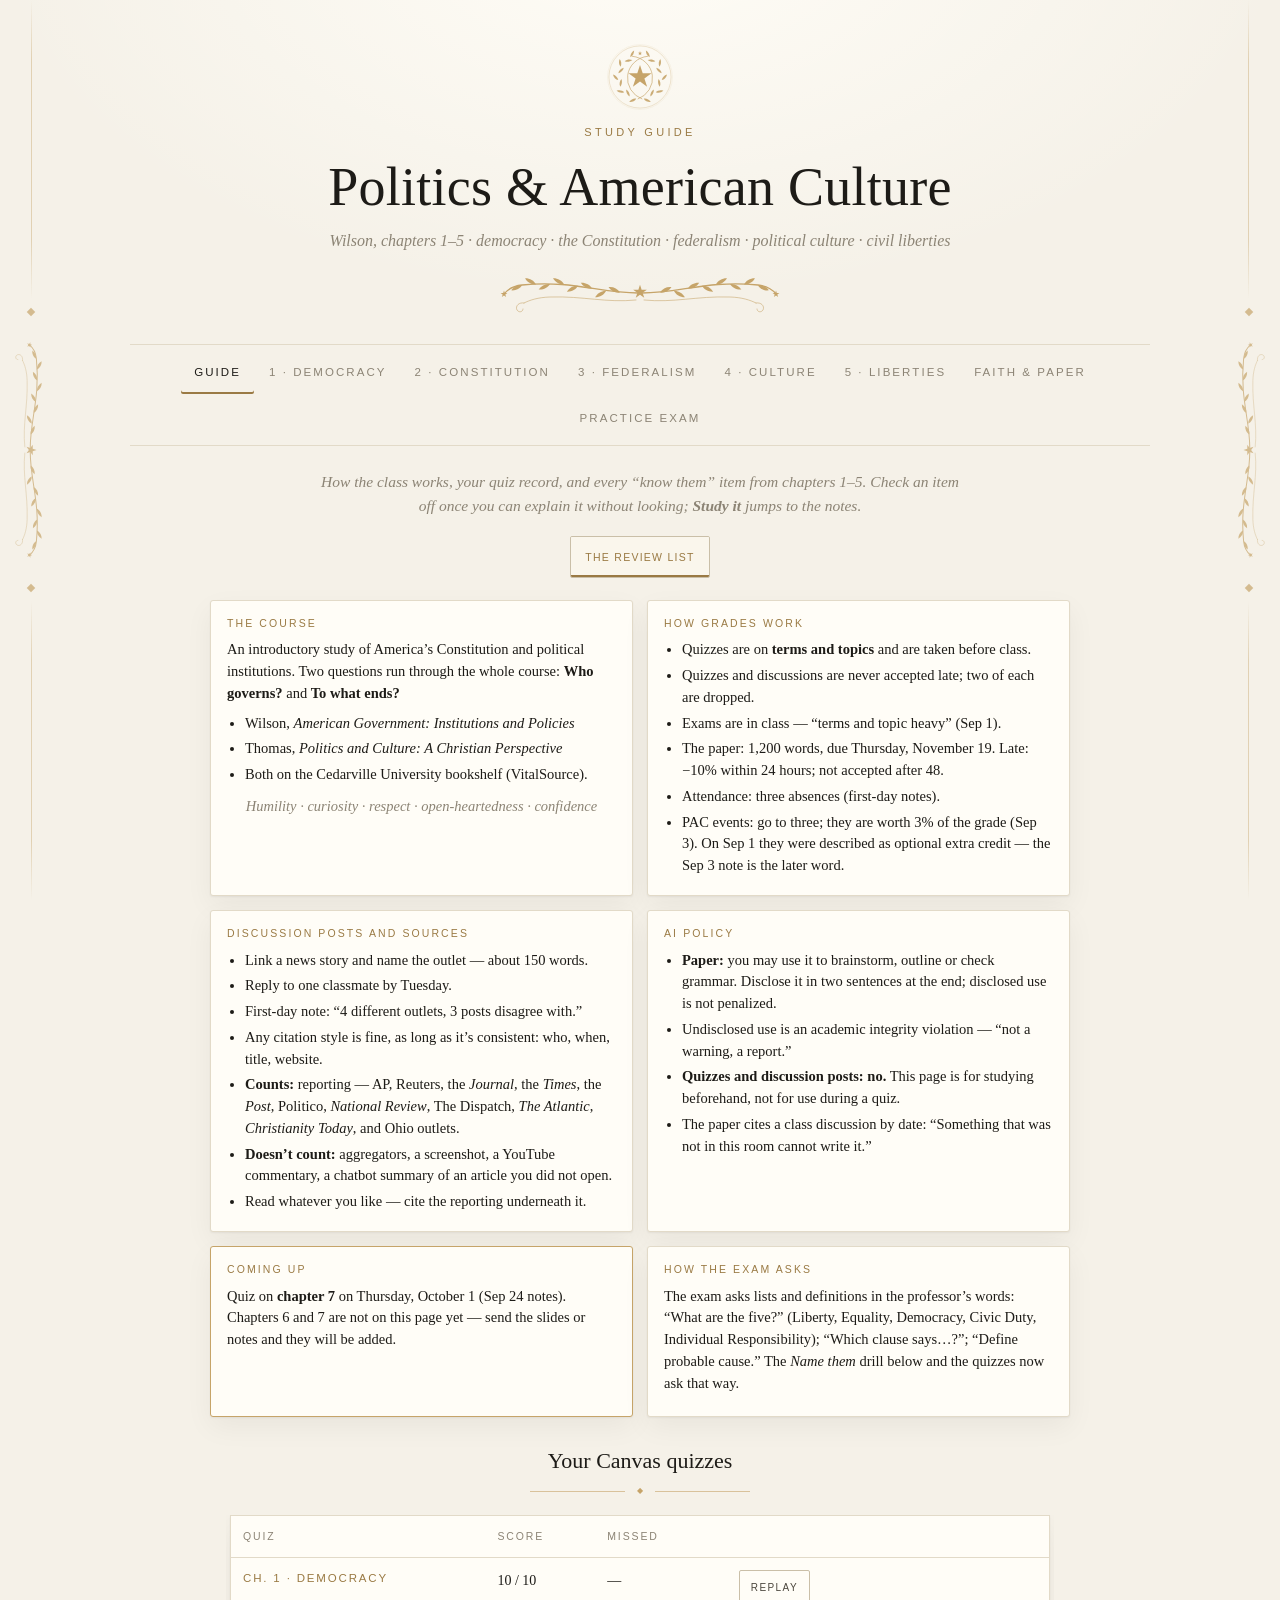
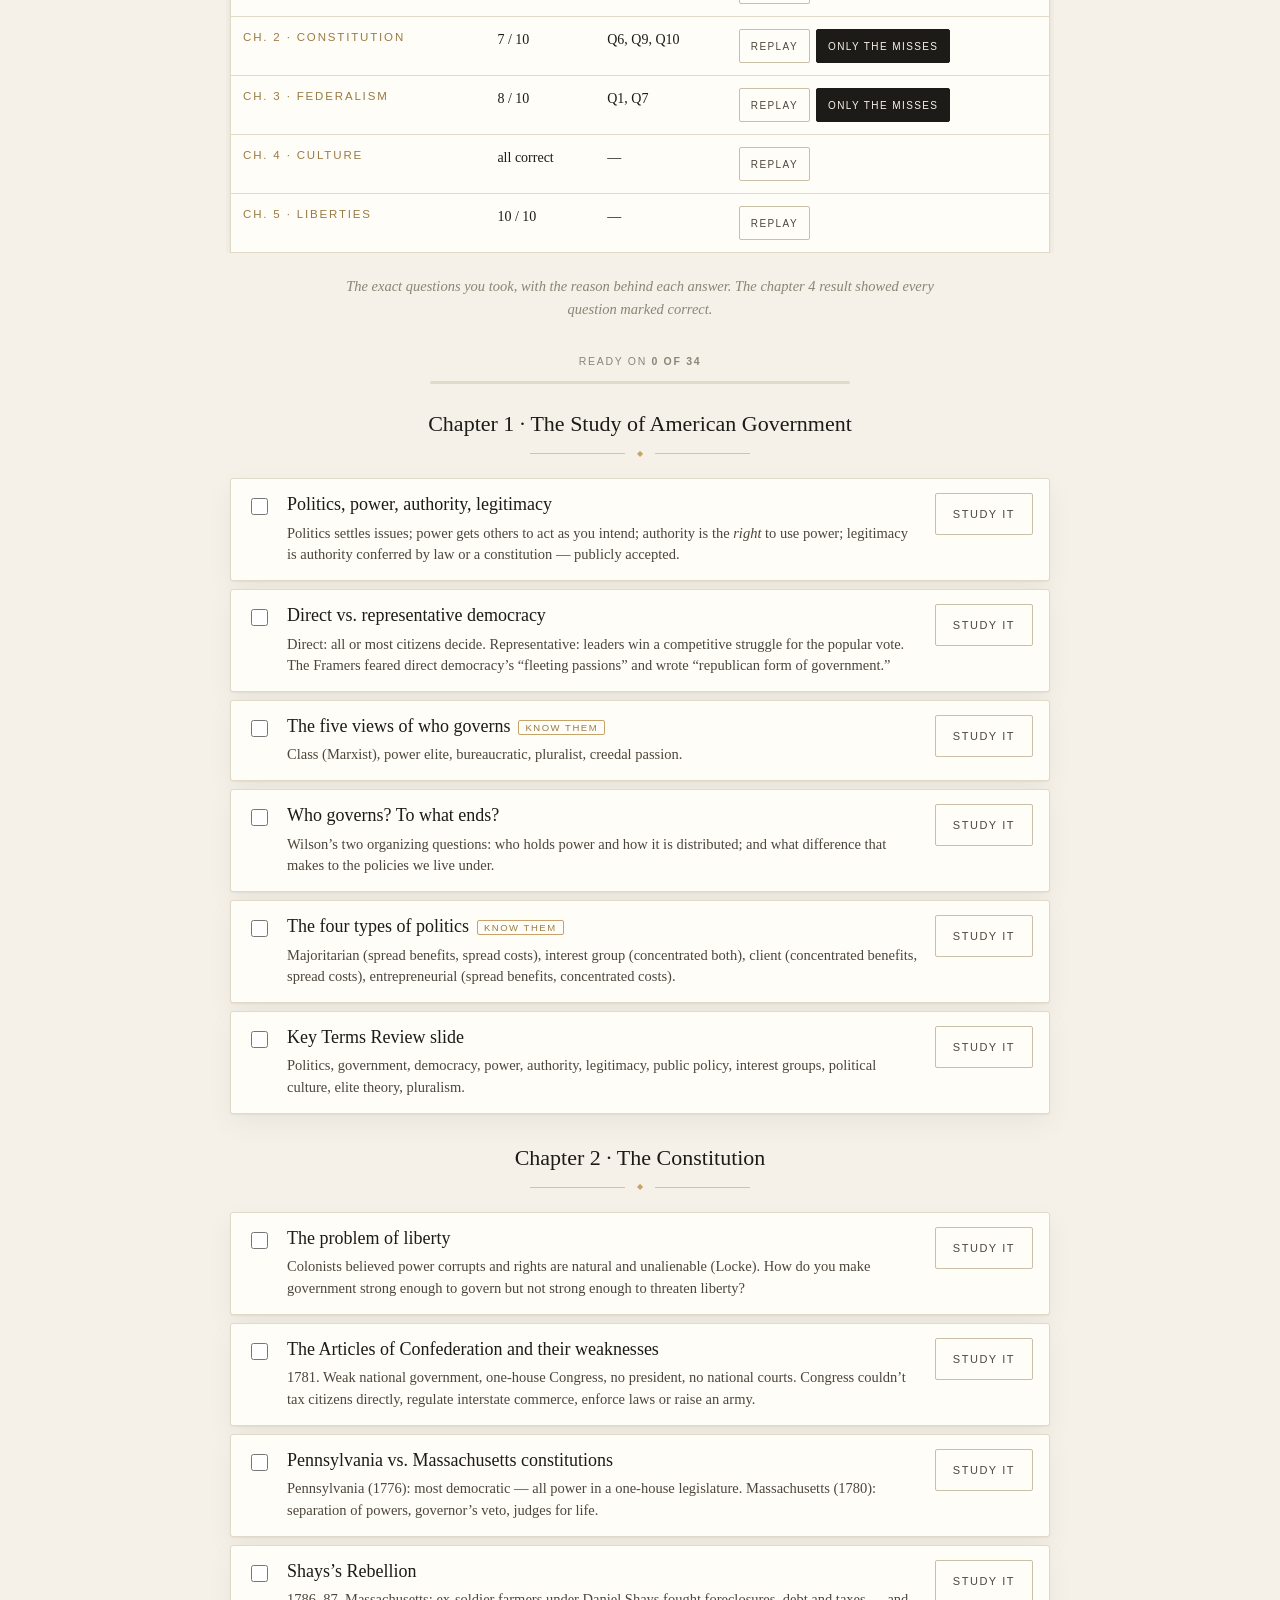
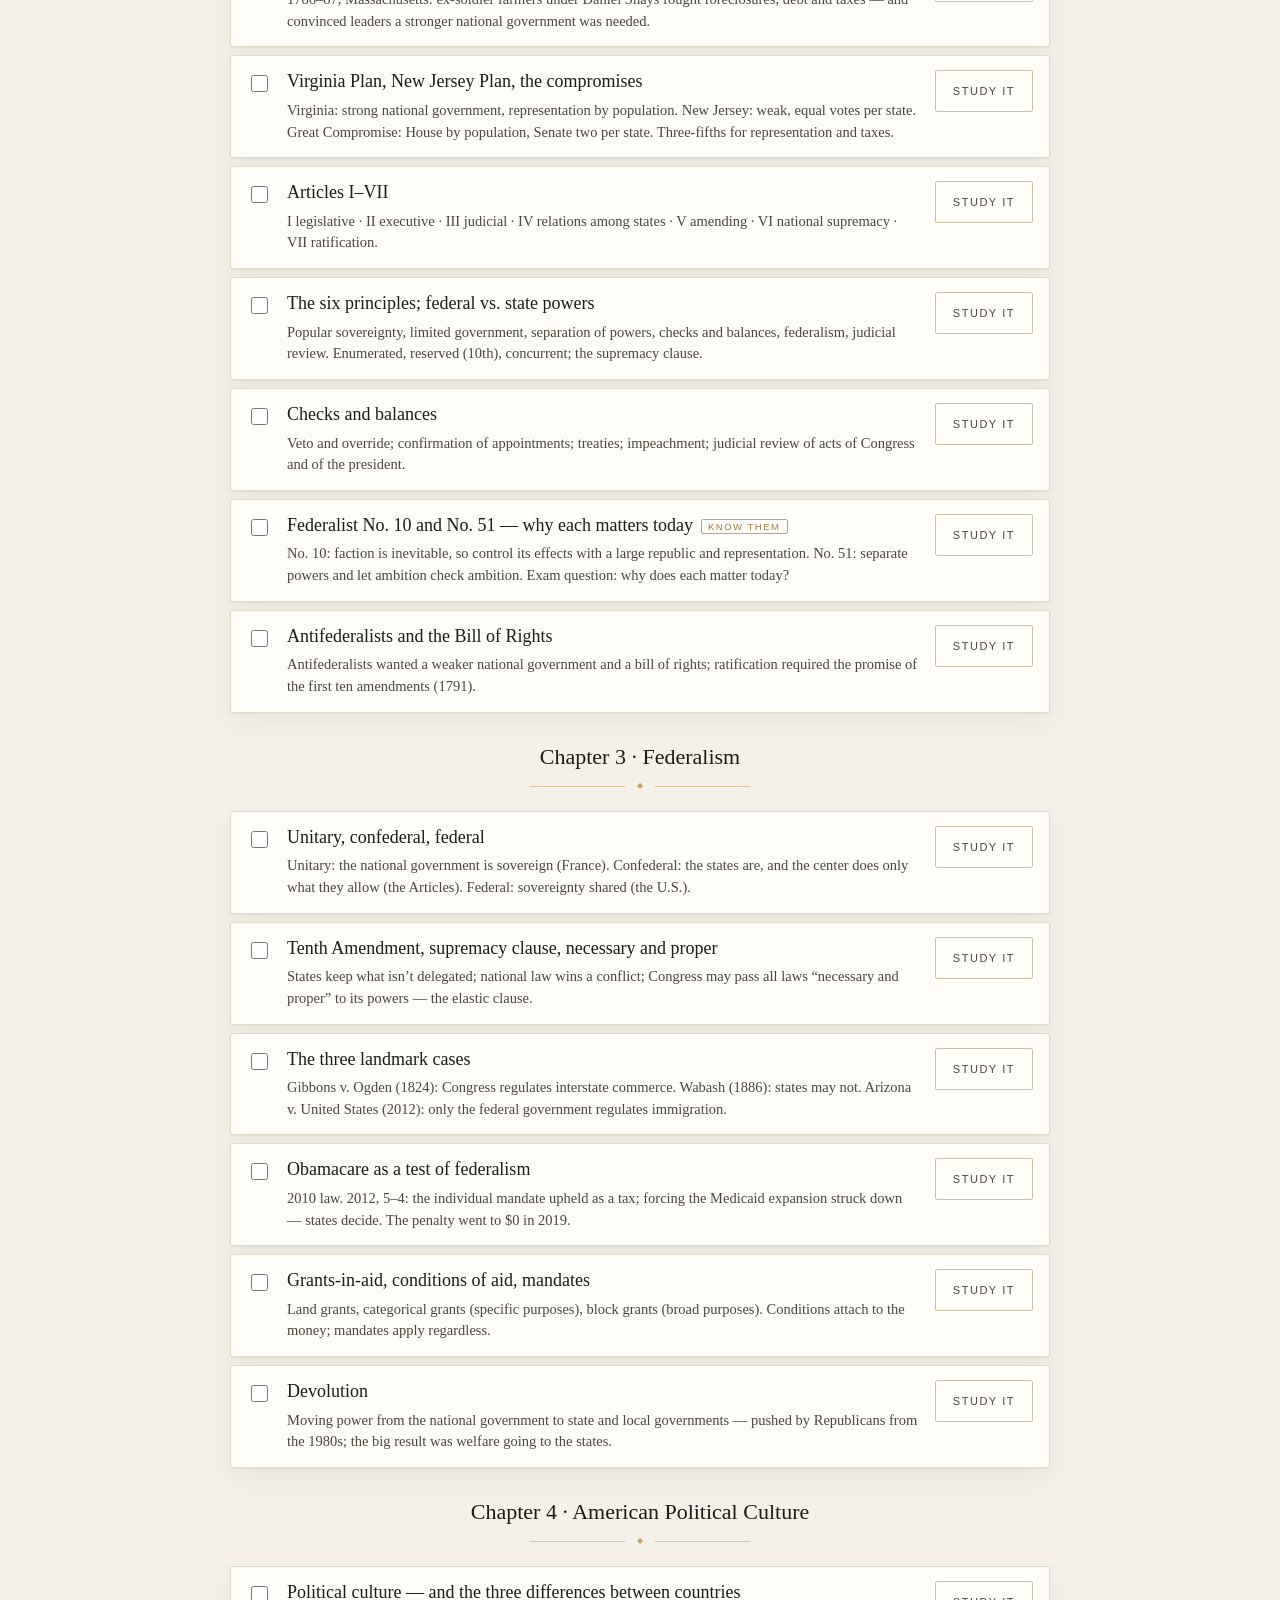
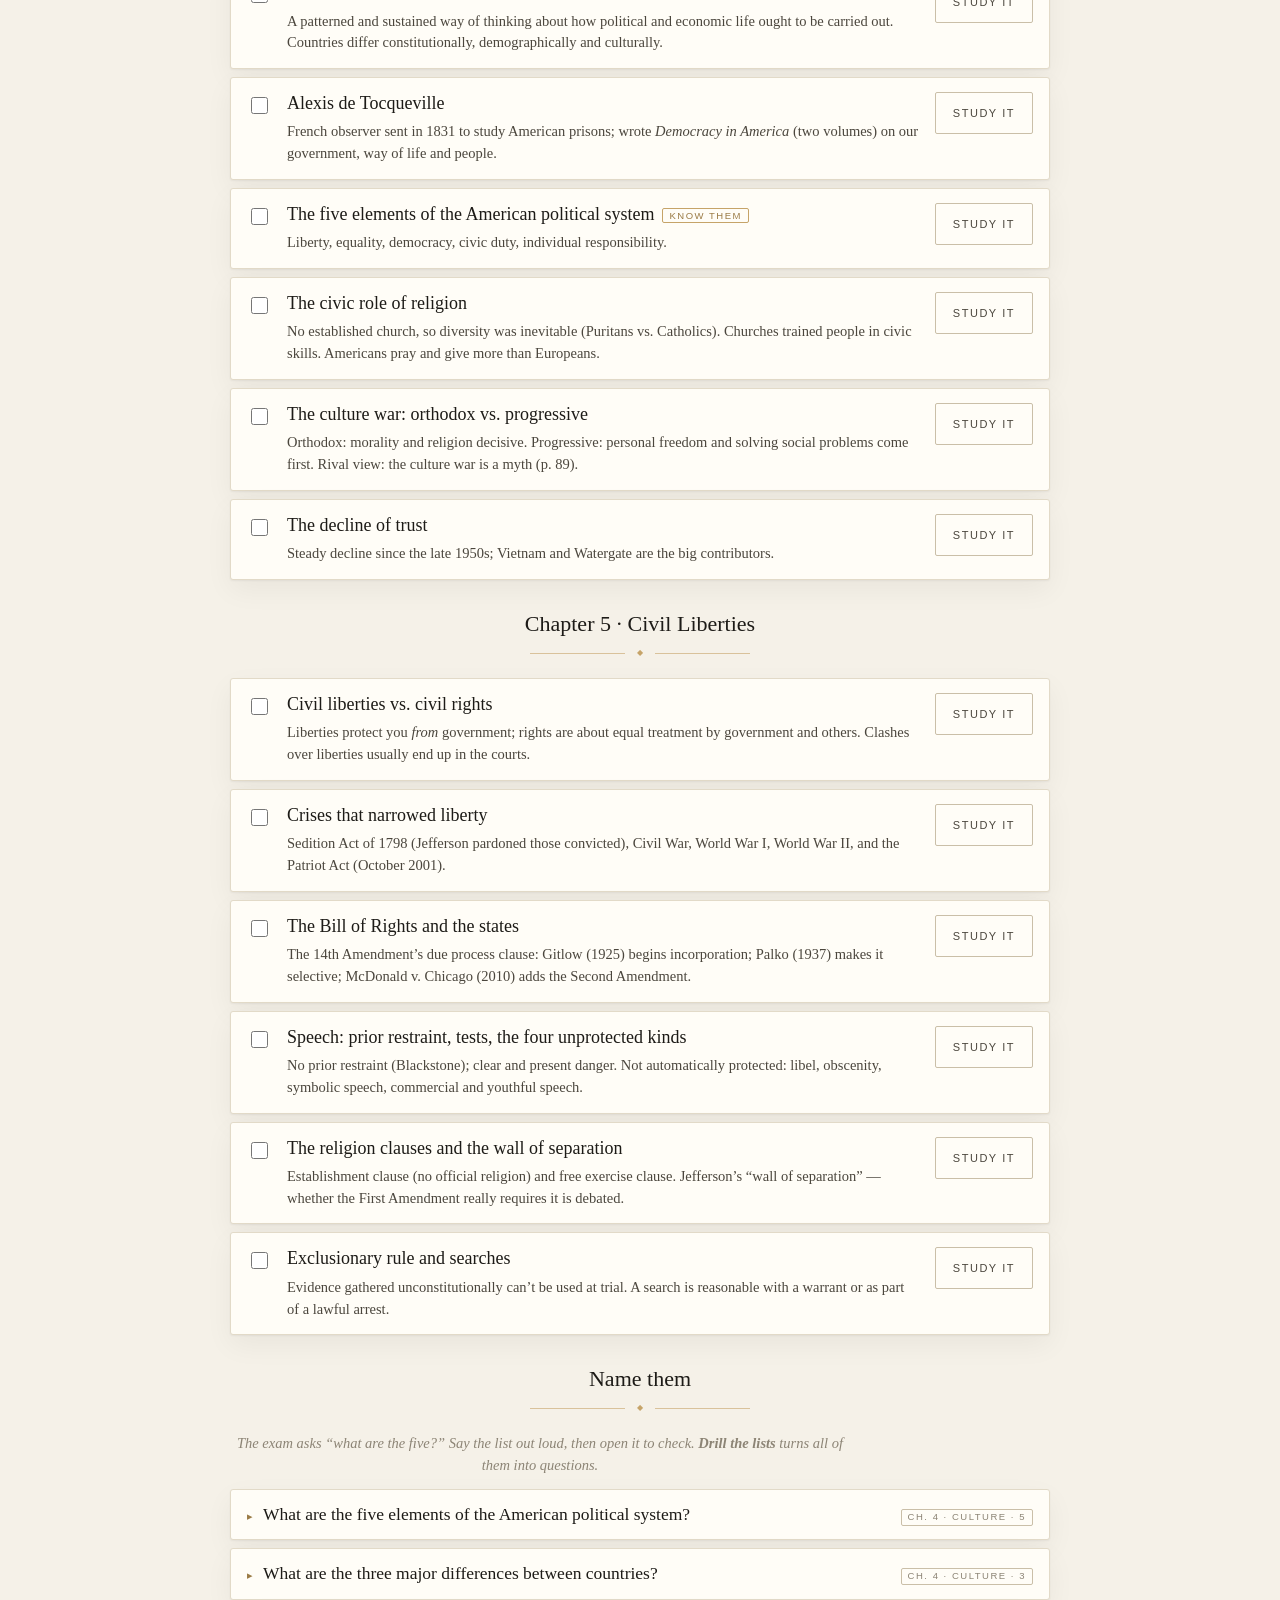
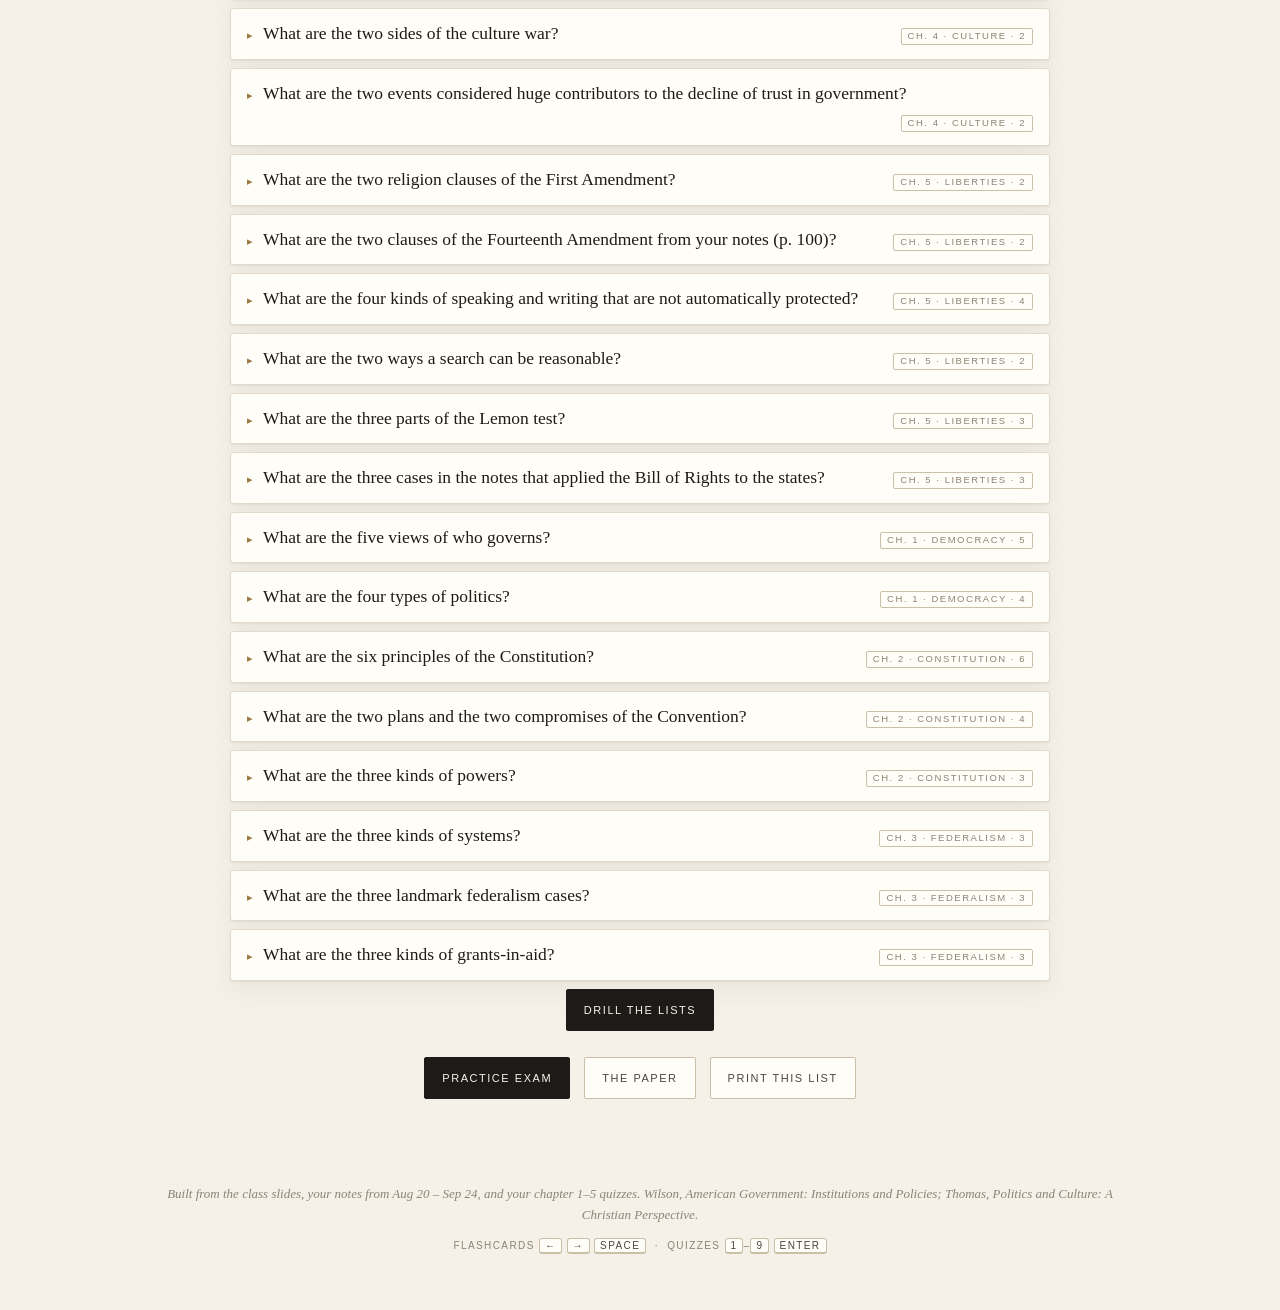
==== index.html @ 1d0c6aa0 "Exam-notes style: "name them" list questions, Sep 24 civil-liberties notes, chapter 7 heads-up - New" ====
<!doctype html>
<html lang="en">
<head>
<meta charset="utf-8">
<meta name="viewport" content="width=device-width, initial-scale=1">
<title>Politics &amp; American Culture &mdash; Study Guide</title>
<meta name="description" content="Study guide for Politics and American Culture: Wilson chapters 1&ndash;5 (democracy, the Constitution, federalism, political culture, civil liberties), the Thomas readings, and the paper. Notes, flashcards, matching, quizzes and a practice exam.">
<meta name="theme-color" content="#f5f1e8">
<link rel="manifest" href="manifest.webmanifest">
<link rel="icon" type="image/png" href="icon.png">
<link rel="apple-touch-icon" href="icon.png">
<meta name="apple-mobile-web-app-capable" content="yes">
<meta name="mobile-web-app-capable" content="yes">
<meta name="apple-mobile-web-app-title" content="PAC">
<meta name="apple-mobile-web-app-status-bar-style" content="default">
<meta property="og:type" content="website">
<meta property="og:site_name" content="Politics &amp; American Culture &mdash; Study Guide">
<meta property="og:url" content="https://daniel-projectt.github.io/pac/">
<meta property="og:title" content="Politics &amp; American Culture &mdash; Study Guide">
<meta property="og:description" content="Democracy, the Constitution, federalism, political culture, civil liberties. Notes, flashcards, match, quizzes and a practice exam.">
<meta property="og:image" content="https://daniel-projectt.github.io/pac/preview.png">
<meta property="og:image:width" content="1200">
<meta property="og:image:height" content="630">
<meta name="twitter:card" content="summary_large_image">
<style>
:root{
  --bg:#f5f1e8;
  --surface:#fffdf7;
  --surface-2:#faf6ec;
  --ink:#1d1b17;
  --ink-soft:#4b463d;
  --muted:#8c8475;
  --line:#e2dac8;
  --line-strong:#cabfa8;
  --gold:#9a7a44;
  --gold-soft:#c6a469;
  --ok:#3c6a51;
  --ok-bg:#e8f0ea;
  --bad:#9c3a2d;
  --bad-bg:#f8e7e4;
  --shadow:0 1px 2px rgba(29,27,23,.05), 0 10px 28px rgba(29,27,23,.05);
  --serif:"Palatino Linotype","Book Antiqua",Palatino,Cambria,"Times New Roman",serif;
  --greek:"Palatino Linotype",Cambria,"Times New Roman","Gentium Plus",serif;
  --sans:Optima,Candara,"Segoe UI",-apple-system,BlinkMacSystemFont,"Helvetica Neue",Arial,sans-serif;
}
*,*::before,*::after{box-sizing:border-box}
html{-webkit-text-size-adjust:100%}
body{
  margin:0;
  font-family:var(--serif);
  font-size:17px;line-height:1.6;
  color:var(--ink);
  background-color:var(--bg);
  background-image:radial-gradient(900px 520px at 50% -8%,#fffdf7 0%,rgba(255,253,247,0) 72%);
  background-attachment:fixed;
  -webkit-font-smoothing:antialiased;
}
.wrap{max-width:1060px;margin:0 auto;padding:0 20px;position:relative;z-index:1}
.gk{font-family:var(--greek)}

/* ---------- engraved side rails ---------- */
/* Slim by default (phones): a ruled margin with one diamond.
   Wider screens grow it into the flourish from the masthead, turned on its side. */
.rail{position:fixed;top:0;bottom:0;width:22px;display:none;flex-direction:column;align-items:center;justify-content:center;color:var(--gold-soft);pointer-events:none;z-index:0}
.rail.left{left:0}
.rail.right{right:0;transform:scaleX(-1)}
.rail .stem{flex:1 1 auto;width:1px;min-height:24px;background:linear-gradient(to bottom,transparent,currentColor 20%,currentColor 80%,transparent);opacity:.42}
.rail .bead{flex:0 0 auto;width:6px;height:6px;background:currentColor;transform:rotate(45deg);opacity:.7;margin:10px 0}
.rail .vine{display:none;flex:0 1 auto;width:34px;height:250px;min-height:120px;opacity:.7}
.rail .bead.bot{display:none}
@media (min-height:520px){ .rail{display:flex} }
@media (min-width:1180px) and (min-height:560px){
  .rail{width:62px}
  .rail .vine,.rail .bead.bot{display:block}
  .rail .vine{margin:0}
  .rail .vine{flex:0 1 auto}
}
@media (min-width:1380px){ .rail{width:84px} .rail .vine{width:46px;height:330px} }
@media (min-width:1600px){ .rail{width:104px} .rail .vine{width:56px;height:410px} }

/* ---------- masthead ---------- */
header{text-align:center;padding-block:44px 4px}
.eyebrow{font-family:var(--sans);font-size:11px;letter-spacing:.3em;text-transform:uppercase;color:var(--gold);margin:0 0 16px}
h1{font-weight:400;font-size:clamp(32px,6.2vw,54px);line-height:1.08;margin:0;letter-spacing:.005em}
.sub{margin:12px 0 0;color:var(--muted);font-style:italic;font-size:16px}
.orn{color:var(--gold-soft);display:block;margin:16px auto 0;width:min(320px,82%);height:auto}
.h2{font-weight:400;font-size:23px;text-align:center;margin:36px 0 6px;letter-spacing:.01em}
.h2 + .lead{margin-top:0}
.lead{text-align:center;font-style:italic;color:var(--muted);font-size:15px;max-width:640px;margin:0 auto 18px;line-height:1.55}
.divider{display:flex;align-items:center;gap:12px;justify-content:center;color:var(--gold-soft);margin:6px auto 18px;max-width:220px}
.divider::before,.divider::after{content:"";flex:1;height:1px;background:currentColor;opacity:.6}
.divider span{font-size:8px}

/* ---------- topics + modes ---------- */
.topics{display:flex;flex-wrap:wrap;justify-content:center;gap:2px;margin:26px 0 0;border-top:1px solid var(--line);border-bottom:1px solid var(--line);padding:5px 0}
.topic-btn{font-family:var(--sans);font-size:11.5px;letter-spacing:.18em;text-transform:uppercase;padding:13px 18px;background:none;border:0;color:var(--muted);cursor:pointer;border-radius:2px;transition:color .18s,box-shadow .18s;min-height:44px}
.topic-btn:hover{color:var(--ink)}
.topic-btn[aria-selected="true"]{color:var(--ink);box-shadow:inset 0 -2px 0 var(--gold)}
.intro{text-align:center;font-style:italic;color:var(--muted);margin:24px auto 0;max-width:640px;font-size:15.5px;line-height:1.55}
.modes{display:flex;justify-content:center;margin:18px 0 22px}
.hint{text-align:center;font-family:var(--sans);font-size:11px;letter-spacing:.08em;color:var(--muted);margin:-6px 0 18px;line-height:1.6}
.topic[hidden],.panel[hidden]{display:none}

/* ---------- generic controls ---------- */
.toolbar{display:flex;flex-wrap:wrap;gap:10px 14px;align-items:center;justify-content:center;margin:0 0 22px}
.toolbar.tight{margin:14px 0 0}
.btn{font-family:var(--sans);font-size:11px;letter-spacing:.14em;text-transform:uppercase;padding:11px 17px;min-height:42px;background:var(--surface);border:1px solid var(--line-strong);border-radius:2px;color:var(--ink-soft);cursor:pointer;transition:.18s}
.btn:hover{border-color:var(--gold);color:var(--gold)}
.btn.primary{background:var(--ink);border-color:var(--ink);color:#f7f3ea}
.btn.primary:hover{background:var(--gold);border-color:var(--gold);color:#fffdf7}
.btn:disabled{opacity:.4;cursor:not-allowed}
.seg{display:inline-flex;flex-wrap:wrap;border:1px solid var(--line-strong);border-radius:2px;overflow:hidden;background:var(--surface)}
.seg button{font-family:var(--sans);font-size:10.5px;letter-spacing:.12em;text-transform:uppercase;padding:10px 14px;min-height:40px;background:none;border:0;border-right:1px solid var(--line);color:var(--muted);cursor:pointer;transition:.18s}
.seg button:last-child{border-right:0}
.seg button[aria-pressed="true"]{background:var(--surface-2);color:var(--gold);box-shadow:inset 0 -2px 0 var(--gold)}
.seg button:hover{color:var(--ink)}
.label{font-family:var(--sans);font-size:10.5px;letter-spacing:.16em;text-transform:uppercase;color:var(--muted)}
button:focus-visible,.tile:focus-visible,.answer:focus-visible{outline:2px solid var(--gold);outline-offset:2px}
.spk{background:none;border:0;color:var(--line-strong);cursor:pointer;padding:6px;line-height:0;border-radius:50%;transition:.18s;vertical-align:middle}
.spk:hover{color:var(--gold);background:var(--surface-2)}

/* ---------- engraved bits ---------- */
.engraved{color:#fffdf5;-webkit-text-stroke:.6px rgba(150,118,64,.7);text-shadow:-1px -1px 0 #fff,2px 3px 5px rgba(96,78,48,.28)}
.card-corners{position:relative}
.card-corners .c{position:absolute;width:42px;height:42px;color:var(--gold-soft);opacity:.85;pointer-events:none}
.c.tl{top:6px;left:6px}.c.tr{top:6px;right:6px;transform:scaleX(-1)}.c.bl{bottom:6px;left:6px;transform:scaleY(-1)}.c.br{bottom:6px;right:6px;transform:scale(-1)}

/* ---------- review grid ---------- */
.grid{display:grid;grid-template-columns:repeat(auto-fill,minmax(184px,1fr));gap:14px}
.card{position:relative;background:var(--surface);border:1px solid var(--line);border-radius:3px;padding:20px 14px 16px;text-align:center;box-shadow:var(--shadow)}
.card.masked{cursor:pointer}
.card .num{position:absolute;top:9px;left:12px;font-family:var(--sans);font-size:10px;letter-spacing:.12em;color:var(--muted)}
.card .spk{position:absolute;top:5px;right:6px}
.glyphs{font-family:var(--greek);font-size:46px;line-height:1.15;letter-spacing:.04em}
.glyphs .lo,.lo{color:var(--gold)}
.name{font-family:var(--sans);font-size:11.5px;letter-spacing:.2em;text-transform:uppercase;margin-top:10px}
.tr{font-family:var(--sans);font-size:10.5px;letter-spacing:.1em;color:var(--muted);margin-top:3px}
.sound{font-style:italic;font-size:14.5px;color:var(--ink-soft);margin-top:7px;line-height:1.4}
.veil{filter:blur(9px);transition:filter .25s;user-select:none}
.veil.shown{filter:none}
.note{text-align:center;font-style:italic;color:var(--muted);font-size:14.5px;margin:22px auto 0;max-width:640px;line-height:1.55}

/* ---------- flashcards ---------- */
.flashWrap{max-width:470px;margin:0 auto}
.flash{perspective:1400px;height:350px;cursor:pointer}
.flashInner{position:relative;width:100%;height:100%;transition:transform .55s cubic-bezier(.4,.1,.2,1);transform-style:preserve-3d}
.flash.flipped .flashInner{transform:rotateY(180deg)}
.flash.noanim .flashInner{transition:none}   /* snap back to the front, so the next card's back never shows mid-turn */
.face{position:absolute;inset:0;backface-visibility:hidden;-webkit-backface-visibility:hidden;background:var(--surface);border:1px solid var(--line);border-radius:4px;box-shadow:var(--shadow);display:flex;flex-direction:column;align-items:center;justify-content:center;padding:28px 34px;overflow:auto;text-align:center}
.face.back{transform:rotateY(180deg);background:var(--surface-2)}
.face .big{font-family:var(--greek);font-size:clamp(66px,15vw,104px);line-height:1;letter-spacing:.03em}
.face .mid{font-family:var(--sans);font-size:clamp(22px,5.5vw,34px);letter-spacing:.14em;text-transform:uppercase}
.face .hint{font-family:var(--sans);font-size:10px;letter-spacing:.22em;text-transform:uppercase;color:var(--muted);margin:16px 0 0}
.face .bname{font-family:var(--sans);font-size:12.5px;letter-spacing:.22em;text-transform:uppercase;margin-top:12px}
.face .btr{font-family:var(--sans);font-size:10.5px;letter-spacing:.1em;color:var(--muted);margin-top:5px}
.face .bsound{font-style:italic;font-size:15px;margin-top:9px;color:var(--ink-soft);line-height:1.45}
.face .forms{font-family:var(--greek);font-size:21px;margin-top:10px;color:var(--gold);line-height:1.4}
.progress{height:2px;background:var(--line);margin:18px 0 10px;border-radius:2px;overflow:hidden}
.progress i{display:block;height:100%;background:var(--gold);transition:width .3s}
.counter{text-align:center;font-family:var(--sans);font-size:10.5px;letter-spacing:.18em;color:var(--muted);text-transform:uppercase;margin:0}

/* ---------- match ---------- */
.matchGrid{display:grid;grid-template-columns:1fr 1fr;gap:20px 26px;align-items:start}
.col h3{font-family:var(--sans);font-size:10.5px;letter-spacing:.2em;text-transform:uppercase;color:var(--muted);font-weight:400;margin:0 0 12px;text-align:center}
.tiles{display:grid;grid-template-columns:repeat(auto-fill,minmax(66px,1fr));gap:9px}
.tile{aspect-ratio:1;display:grid;place-items:center;font-family:var(--greek);font-size:31px;background:var(--surface);border:1px solid var(--line);border-radius:3px;cursor:pointer;color:var(--ink);transition:.16s;box-shadow:var(--shadow)}
.tile:hover{border-color:var(--gold-soft)}
.tiles.wide{grid-template-columns:repeat(auto-fill,minmax(126px,1fr))}
.tiles.wide .tile{aspect-ratio:auto;min-height:58px;padding:10px 8px;font-family:var(--sans);font-size:11.5px;letter-spacing:.14em;text-transform:uppercase;text-align:center;line-height:1.35}
.tiles.wide.sound .tile{font-family:var(--serif);font-size:14px;letter-spacing:0;text-transform:none;font-style:italic}
.tile.sel{border-color:var(--gold);box-shadow:0 0 0 2px rgba(154,122,68,.22)}
.tile.done{opacity:.3;pointer-events:none;border-style:dashed;color:var(--ok);border-color:var(--ok)}
.tile.bad{animation:shake .36s;border-color:var(--bad);color:var(--bad);background:var(--bad-bg)}
@keyframes shake{0%,100%{transform:translateX(0)}20%{transform:translateX(-5px)}40%{transform:translateX(5px)}60%{transform:translateX(-3px)}80%{transform:translateX(3px)}}
.scoreline{text-align:center;font-family:var(--sans);font-size:11px;letter-spacing:.16em;text-transform:uppercase;color:var(--muted);margin:0 0 18px}
.scoreline b{color:var(--ink);font-weight:400}
.banner{text-align:center;background:var(--ok-bg);border:1px solid #cbdcd0;color:var(--ok);border-radius:3px;padding:14px;margin:0 0 20px;font-style:italic}

/* ---------- quiz / practice ---------- */
.quizWrap{max-width:680px;margin:0 auto}
.dots{display:flex;flex-wrap:wrap;gap:6px;justify-content:center;margin-bottom:24px}
.dots i{width:7px;height:7px;border-radius:50%;background:var(--line-strong);transition:.2s}
.dots i.on{background:var(--gold);transform:scale(1.35)}
.dots i.ok{background:var(--ok)}
.dots i.no{background:var(--bad)}
.qcard{background:var(--surface);border:1px solid var(--line);border-radius:4px;box-shadow:var(--shadow);padding:34px 30px 30px}
.qnum{font-family:var(--sans);font-size:10px;letter-spacing:.24em;text-transform:uppercase;color:var(--gold);text-align:center}
.qtext{text-align:center;font-size:20px;margin:12px auto 0;line-height:1.45;max-width:520px}
.qglyph{font-family:var(--greek);text-align:center;font-size:82px;line-height:1.15;margin:12px 0 0;letter-spacing:.04em}
.qglyph.word{font-size:58px}
.qglyph.ink{color:var(--ink)}
.meaning{text-align:center;font-style:italic;color:var(--muted);margin:4px 0 16px}
.opts{display:grid;grid-template-columns:1fr 1fr;gap:11px;margin-top:24px}
.opt{position:relative;font-family:var(--serif);font-size:16.5px;background:var(--surface-2);border:1px solid var(--line);border-radius:3px;padding:16px 14px 14px;min-height:54px;cursor:pointer;color:var(--ink);transition:.16s;text-align:center;line-height:1.35}
.opt:hover:not(:disabled){border-color:var(--gold-soft);background:#fff}
.opt.glyph{font-family:var(--greek);font-size:36px;line-height:1.25;padding:14px 10px}
.opt .k{position:absolute;top:6px;left:9px;font-family:var(--sans);font-size:9.5px;letter-spacing:.1em;color:var(--muted);font-style:normal}
.opt.correct{background:var(--ok-bg);border-color:var(--ok);color:var(--ok)}
.opt.wrong{background:var(--bad-bg);border-color:var(--bad);color:var(--bad)}
.opt:disabled{cursor:default}
.feedback{text-align:center;margin-top:20px;font-style:italic;color:var(--ink-soft);min-height:26px;line-height:1.5}
.qfoot{display:flex;justify-content:center;margin-top:16px}
.answer{display:block;width:100%;font-family:var(--greek);font-size:24px;padding:12px 14px;border:1px solid var(--line-strong);border-radius:3px;background:#fff;text-align:center;color:var(--ink)}
.answer::placeholder{font-family:var(--serif);font-style:italic;font-size:16px;color:#b5ad9c}
.answer.ok{border-color:var(--ok);background:var(--ok-bg)}
.answer.bad{border-color:var(--bad);background:var(--bad-bg)}
.keys{display:flex;gap:8px;justify-content:center;margin-top:12px;flex-wrap:wrap}
.keys .ins{font-family:var(--greek);font-size:18px;text-transform:none;letter-spacing:0;padding:8px 16px}
.rh{margin-top:16px;text-align:left;background:var(--surface-2);border:1px solid var(--line);border-radius:3px;padding:12px 16px}
.rh ul{margin:6px 0 0;padding-left:18px;font-size:14.5px;color:var(--ink-soft)}
.rh li{margin:4px 0;line-height:1.45}
.result{text-align:center;background:var(--surface);border:1px solid var(--line);border-radius:4px;box-shadow:var(--shadow);padding:40px 26px 34px}
.result .big{font-size:60px;line-height:1;color:var(--gold)}
.result .rsub{font-family:var(--sans);font-size:11px;letter-spacing:.2em;text-transform:uppercase;color:var(--muted);margin-top:12px}
.result .verdict{font-style:italic;color:var(--ink-soft);margin-top:14px}
.misslist{margin:26px auto 0;max-width:470px;text-align:left;border-top:1px solid var(--line)}
.misslist > div{display:flex;gap:14px;align-items:baseline;padding:10px 2px;border-bottom:1px solid var(--line)}
.misslist .g{font-family:var(--greek);font-size:24px;min-width:74px;letter-spacing:.03em}
.misslist .t{font-size:14.5px;color:var(--ink-soft);font-style:italic;line-height:1.45}
.misslist .t b{font-family:var(--sans);font-size:11px;letter-spacing:.16em;text-transform:uppercase;font-weight:400;color:var(--ink);display:block;font-style:normal}

/* ---------- tables, rule cards, chips ---------- */
.tblwrap{overflow-x:auto;margin:0 -4px;padding:0 4px}
.tbl{width:100%;min-width:560px;border-collapse:collapse;background:var(--surface);border:1px solid var(--line);box-shadow:var(--shadow)}
.tbl th{font-family:var(--sans);font-size:10.5px;letter-spacing:.18em;text-transform:uppercase;color:var(--muted);font-weight:400;padding:12px 12px;border-bottom:1px solid var(--line);text-align:left;white-space:nowrap}
.tbl td{padding:12px;border-bottom:1px solid var(--line);vertical-align:top;font-size:15.5px;line-height:1.5}
.tbl tr:last-child td{border-bottom:0}
.tbl .gk{font-size:27px;line-height:1.2;white-space:nowrap}
.tbl .gk.sm{font-size:21px}
.tbl .gk.forms{white-space:normal;line-height:1.5}
.tbl .gk.forms i{font-style:normal;display:inline-block;min-width:1.9em}
.tbl .it{font-style:italic;color:var(--ink-soft)}
.tbl .mn{font-size:14.5px;color:var(--ink-soft);max-width:300px}
.tbl .kw{font-family:var(--sans);font-size:12px;letter-spacing:.06em;color:var(--gold)}
.tbl .cs{font-family:var(--sans);font-size:11.5px;letter-spacing:.18em;text-transform:uppercase;white-space:nowrap}
.rules{display:grid;grid-template-columns:repeat(auto-fit,minmax(270px,1fr));gap:14px}
.rule{background:var(--surface);border:1px solid var(--line);border-radius:3px;padding:18px 20px;box-shadow:var(--shadow)}
.rule h4{font-family:var(--sans);font-size:10.5px;letter-spacing:.2em;text-transform:uppercase;color:var(--gold);margin:0 0 8px;font-weight:400}
.rule p{margin:0;font-size:15px;line-height:1.5}
.rule .ex{font-style:italic;color:var(--muted);font-size:14.5px;margin-top:6px;line-height:1.55}
.rule .ex .gk{font-style:normal;color:var(--ink);font-size:17px}
.chips{display:flex;flex-wrap:wrap;gap:8px;justify-content:center}
.chip{background:var(--surface);border:1px solid var(--line);border-radius:3px;padding:8px 13px;font-size:14.5px;color:var(--ink-soft);box-shadow:var(--shadow)}
.chip .gk{font-size:21px;color:var(--ink);margin-right:8px}
.chip .tl{font-family:var(--sans);letter-spacing:.06em;color:var(--gold);margin-right:6px}
.chip .gk .lo{color:var(--gold)}

/* ---------- vocabulary ---------- */
.tbl .rk{font-family:var(--sans);font-size:10.5px;letter-spacing:.12em;color:var(--muted);width:1%;padding-top:17px}
.tbl.vocab .kw,.tbl.vocab .it,.tbl.vocab .mn{padding-top:16px}
#vListSeg button{min-width:42px}
.tbl tr.masked{cursor:pointer}
.face .big.vword{font-size:clamp(42px,10.5vw,66px);line-height:1.15}
.face .mid.vmean{font-size:clamp(19px,4.6vw,27px);line-height:1.35}
.face .bname.vgloss{font-size:14px;line-height:1.5}
.tiles.words,.tiles.glosses,.tiles.translits{grid-template-columns:repeat(auto-fill,minmax(128px,1fr))}
.tiles.words .tile,.tiles.glosses .tile,.tiles.translits .tile{aspect-ratio:auto;min-height:60px;padding:10px 8px;text-align:center;line-height:1.3}
.tiles.words .tile{font-family:var(--greek);font-size:23px}
.tiles.glosses .tile{font-family:var(--serif);font-size:14.5px;font-style:italic}
.tiles.translits .tile{font-family:var(--sans);font-size:14px;letter-spacing:.06em}

footer{text-align:center;padding:46px 20px 56px;color:var(--muted);font-size:13px;font-style:italic}
footer .keys{font-family:var(--sans);font-size:10px;letter-spacing:.14em;text-transform:uppercase;font-style:normal;margin-top:12px;color:var(--muted);display:block}
kbd{font-family:var(--sans);font-size:10px;border:1px solid var(--line-strong);border-bottom-width:2px;border-radius:3px;padding:1px 5px;background:var(--surface);color:var(--ink-soft)}

/* below this width the page fills the screen, so make room for the rails */
@media (max-width:1100px){ .wrap{padding:0 34px} }
@media (max-width:640px){
  body{font-size:16px}
  .matchGrid{grid-template-columns:1fr;gap:26px}
  .opts{grid-template-columns:1fr}
  .grid{grid-template-columns:repeat(auto-fill,minmax(146px,1fr))}
  .flash{height:330px}
  .qcard{padding:30px 18px 24px}
  .card-corners .c{width:32px;height:32px}
  .topic-btn{padding:12px 12px;font-size:11px}
}
@media print{
  body{background:#fff;background-image:none}
  .topics,.modes,.toolbar,.spk,footer,.orn,.hint,.intro,.rail{display:none!important}
  .wrap{padding:0}
  .card{break-inside:avoid;box-shadow:none}
  .grid{grid-template-columns:repeat(4,1fr);gap:8px}
  .veil{filter:none!important}
  header{padding-block:0 10px}
}

/* ================= additions for the PAC study guide (on top of the Greek base) ================= */
.emblem{display:block;width:66px;height:66px;margin:0 auto 14px;color:var(--gold-soft)}
.topic-btn{padding:13px 13px}
.ask{text-align:center;font-style:italic;color:var(--muted);font-size:14.5px;margin:14px auto 0;max-width:620px;line-height:1.5}
.knowline{text-align:center;margin:0 0 12px}
.know{display:inline-block;font-family:var(--sans);font-size:9.5px;letter-spacing:.2em;text-transform:uppercase;color:var(--gold);border:1px solid var(--gold-soft);border-radius:2px;padding:3px 9px;background:var(--surface)}
.who{display:block;font-family:var(--sans);font-size:10.5px;letter-spacing:.1em;color:var(--muted);margin-top:4px}

/* tables */
.tbl td.head{font-family:var(--sans);font-size:11.5px;letter-spacing:.16em;text-transform:uppercase;color:var(--gold);white-space:nowrap;vertical-align:top}
.tbl td ul{margin:0;padding-left:16px}
.tbl td li{margin:3px 0}
.tbl .sm{font-size:14px}
.tbl.n0{min-width:0}
.tbl.amend td{font-size:14px;padding:8px 12px}
.tbl.amend td.y{white-space:nowrap;font-family:var(--sans);font-size:10.5px;letter-spacing:.1em;color:var(--gold);padding-top:11px}

/* the four types of politics, as a 2 x 2 */
.matrix{display:grid;grid-template-columns:26px 1fr 1fr;gap:10px;margin:16px 0 4px;align-items:stretch}
.mx-h{font-family:var(--sans);font-size:10.5px;letter-spacing:.18em;text-transform:uppercase;color:var(--gold);text-align:center;padding-bottom:2px;align-self:end}
.mx-v{font-family:var(--sans);font-size:10.5px;letter-spacing:.18em;text-transform:uppercase;color:var(--gold);writing-mode:vertical-rl;transform:rotate(180deg);text-align:center;align-self:center;justify-self:center}
.mx-c{background:var(--surface);border:1px solid var(--line);border-radius:3px;padding:14px 16px;font-size:14.5px;line-height:1.5;box-shadow:var(--shadow)}
.mx-c h4{font-family:var(--serif);font-weight:400;font-size:19px;margin:0 0 6px}
.mx-c i{display:block;color:var(--muted);margin-top:6px}
.mx-c .lab{display:none}
@media (max-width:640px){ .matrix{grid-template-columns:1fr} .mx-h,.mx-v,.mx-corner{display:none} .mx-c .lab{display:block;font-family:var(--sans);font-size:9.5px;letter-spacing:.16em;text-transform:uppercase;color:var(--gold);margin:0 0 6px} }

/* timeline */
.tl{position:relative;margin:0 auto;max-width:760px;padding-left:8px}
.tl::before{content:"";position:absolute;left:96px;top:6px;bottom:6px;width:1px;background:var(--gold-soft);opacity:.7}
.tl .ev{display:grid;grid-template-columns:78px 1fr;gap:26px;padding:9px 0;position:relative}
.tl .ev::before{content:"";position:absolute;left:92px;top:19px;width:7px;height:7px;background:var(--gold-soft);transform:rotate(45deg)}
.tl .ev.big::before{background:var(--gold);width:9px;height:9px;left:91px;top:18px}
.tl .y{font-family:var(--sans);font-size:11.5px;letter-spacing:.1em;color:var(--gold);text-align:right;padding-top:5px;font-variant-numeric:tabular-nums}
.tl .t{font-size:15.5px;line-height:1.45}
.tl .t b{font-weight:400;color:var(--ink)}
.tl .t span{display:block;color:var(--ink-soft);font-size:14px;margin-top:2px}
.tl .era{grid-column:1/-1;font-family:var(--sans);font-size:10.5px;letter-spacing:.2em;text-transform:uppercase;color:var(--muted);margin:14px 0 2px 104px}
@media (max-width:640px){ .tl::before{left:64px} .tl .ev{grid-template-columns:52px 1fr;gap:18px} .tl .ev::before{left:60px} .tl .ev.big::before{left:59px} .tl .era{margin-left:72px} }

/* notes */
.secnav{display:flex;flex-wrap:wrap;gap:6px;justify-content:center;margin:0 0 22px}
.secnav a{font-family:var(--sans);font-size:10.5px;letter-spacing:.14em;text-transform:uppercase;color:var(--muted);text-decoration:none;padding:7px 11px;border:1px solid var(--line);border-radius:2px;background:var(--surface)}
.secnav a:hover{color:var(--gold);border-color:var(--gold-soft)}
.note-sec{max-width:760px;margin:0 auto 34px}
.note-sec h2{font-family:var(--serif);font-weight:400;font-size:24px;text-align:center;margin:0 0 4px}
.note-sec h3{font-family:var(--sans);font-weight:400;font-size:11px;letter-spacing:.2em;text-transform:uppercase;color:var(--gold);margin:22px 0 8px}
.note-sec p{margin:0 0 8px;font-size:15.5px;line-height:1.6}
.note-sec ul,.note-sec ol{margin:4px 0 10px;padding-left:20px;font-size:15px;line-height:1.55;color:var(--ink)}
.note-sec li{margin:4px 0}
.note-sec .chips{margin:8px 0 12px}
.quote{margin:12px 0;padding:12px 16px;border-left:2px solid var(--gold-soft);background:var(--surface);font-size:14.5px;line-height:1.55;color:var(--ink-soft);font-style:italic}
.quote small{display:block;font-family:var(--sans);font-size:10.5px;letter-spacing:.08em;color:var(--muted);font-style:normal;margin-top:5px}
.boxrow{display:grid;grid-template-columns:1fr 1fr;gap:14px;margin:12px 0}
.box{background:var(--surface);border:1px solid var(--line);border-radius:3px;padding:14px 16px;box-shadow:var(--shadow)}
.box h4{font-family:var(--sans);font-weight:400;font-size:10.5px;letter-spacing:.2em;text-transform:uppercase;color:var(--gold);margin:0 0 8px}
.box ul{margin:0;padding-left:18px;font-size:14.5px}
.box p{margin:0 0 8px;font-size:14.5px;line-height:1.5}
.exam-tip{background:var(--surface-2);border:1px solid var(--line);border-radius:3px;padding:12px 16px;margin:14px 0;font-size:14.5px;line-height:1.55}
.exam-tip b{font-family:var(--sans);font-weight:400;font-size:10px;letter-spacing:.18em;text-transform:uppercase;color:var(--gold);display:block;margin-bottom:4px}
@media (max-width:640px){ .boxrow{grid-template-columns:1fr} }

/* class by date */
.log{max-width:780px;margin:0 auto}
.logday{display:grid;grid-template-columns:118px 1fr;gap:16px;padding:16px 0;border-top:1px solid var(--line)}
.logday:last-child{border-bottom:1px solid var(--line)}
.logday .d{font-family:var(--sans);font-size:10.5px;letter-spacing:.16em;text-transform:uppercase;color:var(--gold);padding-top:5px;line-height:1.5}
.logday .d span{display:block;color:var(--muted);letter-spacing:.12em;font-size:9.5px;margin-top:3px}
.logday h3{font-family:var(--serif);font-weight:400;font-size:20px;margin:0 0 6px;line-height:1.3}
.logday ul{margin:0;padding-left:18px;font-size:14.5px;line-height:1.5;color:var(--ink-soft)}
.logday li{margin:3px 0}
@media (max-width:640px){ .logday{grid-template-columns:1fr;gap:6px} }

/* scripture */
.verses{display:grid;grid-template-columns:repeat(auto-fill,minmax(260px,1fr));gap:12px}
.verse{background:var(--surface);border:1px solid var(--line);border-radius:3px;padding:16px 18px;box-shadow:var(--shadow)}
.verse .ref{font-family:var(--sans);font-size:10.5px;letter-spacing:.18em;text-transform:uppercase;color:var(--gold)}
.verse p{font-style:italic;margin:6px 0 0;font-size:15px;line-height:1.5}
.verse small{display:block;color:var(--muted);font-size:12.5px;margin-top:8px;line-height:1.45}
.rules{display:grid;grid-template-columns:repeat(auto-fit,minmax(240px,1fr));gap:14px}

/* the paper */
.practice{max-width:760px;margin:0 auto}
.checks{margin:16px 0 0;display:grid;gap:6px}
.checks label{display:flex;gap:10px;align-items:flex-start;font-size:15px;line-height:1.45;cursor:pointer}
.checks input{margin-top:4px;accent-color:var(--gold)}
.checks label.done{color:var(--muted);text-decoration:line-through}
.asklist{margin:0;padding-left:18px;font-size:15px;line-height:1.55}
.asklist li{margin:6px 0}
.asklist b{font-family:var(--sans);font-weight:400;font-size:10.5px;letter-spacing:.16em;text-transform:uppercase;color:var(--gold);margin-right:6px}

/* quiz extras */
.opt.tf{font-family:var(--sans);font-size:12px;letter-spacing:.16em;text-transform:uppercase}
.opts.two{grid-template-columns:1fr 1fr}
.qtag{display:inline-block;font-family:var(--sans);font-size:9.5px;letter-spacing:.16em;text-transform:uppercase;color:var(--gold);border:1px solid var(--gold-soft);border-radius:2px;padding:2px 7px;margin:0 2px 8px}
.qtag.real{color:var(--muted);border-color:var(--line-strong)}
.setup{max-width:600px;margin:0 auto;text-align:center}
.setup .row{margin:12px 0}
.misslist .g{font-family:var(--serif);font-size:15px;min-width:0;flex:1;letter-spacing:0}
.misslist > div{flex-direction:column;gap:4px}
.misslist .t{font-style:normal}

/* "name them" questions: pick several, then check */
.opt.pick{cursor:pointer}
.opt.pick.sel{border-color:var(--gold);box-shadow:inset 0 0 0 1px var(--gold);background:var(--surface)}
.opt.pick.sel .k{color:var(--gold)}
.opt.missedone{border-style:dashed;border-color:var(--ok);color:var(--ok);background:var(--surface)}
.qfoot{gap:12px;align-items:center;flex-wrap:wrap}
.qfoot .picked{font-family:var(--sans);font-size:10.5px;letter-spacing:.14em;text-transform:uppercase;color:var(--muted)}
details.namelist{background:var(--surface);border:1px solid var(--line);border-radius:3px;margin:0 0 8px;box-shadow:var(--shadow)}
details.namelist summary{cursor:pointer;list-style:none;padding:13px 16px;font-family:var(--serif);font-size:17.5px;line-height:1.35;display:flex;gap:10px;align-items:baseline;flex-wrap:wrap}
details.namelist summary::-webkit-details-marker{display:none}
details.namelist summary::before{content:"\25B8";font-size:11px;color:var(--gold);display:inline-block;transition:transform .2s}
details.namelist[open] summary::before{transform:rotate(90deg)}
details.namelist summary .nb{font-family:var(--sans);font-size:9.5px;letter-spacing:.16em;text-transform:uppercase;color:var(--muted);border:1px solid var(--line-strong);border-radius:2px;padding:1px 6px;margin-left:auto}
details.namelist ol{margin:0;padding:0 18px 14px 44px;font-size:15px;line-height:1.55}
.box.next{border-color:var(--gold-soft)}

/* text tiles for Match */
.tiles.text{grid-template-columns:1fr;gap:8px}
.tiles.text .tile{aspect-ratio:auto;display:block;min-height:48px;padding:11px 14px;font-family:var(--serif);font-size:15px;line-height:1.4;text-align:left}
.tiles.text.names .tile{font-size:16.5px}
.flash{height:420px}
.face .bsound{font-size:15px;line-height:1.55}
@media (max-width:640px){ .flash{height:440px} }

/* guide */
.gtop{display:grid;grid-template-columns:1fr 1fr;gap:14px;max-width:860px;margin:0 auto 26px}
.gtop .box ul{margin:0;line-height:1.5}
.gtop .box li{margin:4px 0}
.virt{text-align:center;font-style:italic;color:var(--muted);margin:10px 0 0!important}
.record .rec-btns{display:flex;gap:6px;flex-wrap:wrap}
.record .btn{padding:8px 11px;min-height:34px;font-size:10px}
.gprog{max-width:820px;margin:0 auto 22px;text-align:center}
.gprog .count{font-family:var(--sans);font-size:10.5px;letter-spacing:.16em;text-transform:uppercase;color:var(--muted)}
.gprog .bar{height:3px;background:var(--line);margin:8px auto 0;max-width:420px;overflow:hidden;border-radius:2px}
.gprog .bar i{display:block;height:100%;background:var(--gold);transition:width .3s}
.gsec{max-width:820px;margin:0 auto 26px}
.gsec h2{font-family:var(--serif);font-weight:400;font-size:22px;text-align:center;margin:0 0 4px}
.gitem{display:grid;grid-template-columns:auto 1fr auto;gap:12px 16px;align-items:start;background:var(--surface);border:1px solid var(--line);border-radius:3px;padding:14px 16px;margin:0 0 8px;box-shadow:var(--shadow)}
.gitem input{margin-top:5px;width:17px;height:17px;accent-color:var(--gold);cursor:pointer}
.gitem .gt{font-family:var(--serif);font-size:18px;line-height:1.3}
.gitem .gt .nb{font-family:var(--sans);font-size:9.5px;letter-spacing:.16em;text-transform:uppercase;color:var(--gold);border:1px solid var(--gold-soft);border-radius:2px;padding:1px 6px;margin-left:8px;vertical-align:middle}
.gitem .gs{font-size:14.5px;color:var(--ink-soft);margin-top:6px;line-height:1.5}
.gitem.ok{background:var(--surface-2)}
.gitem.ok .gt{color:var(--muted)}
.gitem .btn{white-space:nowrap}
.flashhit{outline:2px solid var(--gold);outline-offset:3px;transition:outline-color 1.2s}
@media (max-width:640px){ .gtop{grid-template-columns:1fr} .gitem{grid-template-columns:auto 1fr} .gitem .btn{grid-column:2;justify-self:start} }

@media print{
  .secnav,.gitem .btn,.gitem input,.gprog .bar,.record .rec-btns,.emblem{display:none!important}
  .gitem{grid-template-columns:1fr;box-shadow:none;break-inside:avoid;padding:8px 10px}
  .gitem.ok{background:none}
}

/* exam setup: six question types sit in a tidy 3×2 grid (2×3 on phones) instead of wrapping with a gap */
#mxT{display:grid;grid-template-columns:repeat(3,1fr)}
#mxT button{border-bottom:1px solid var(--line)}
#mxT button:nth-child(3n){border-right:0}
#mxT button:nth-last-child(-n+3){border-bottom:0}
@media (max-width:640px){
  #mxT{grid-template-columns:repeat(2,1fr)}
  #mxT button:nth-child(3n){border-right:1px solid var(--line)}
  #mxT button:nth-child(2n){border-right:0}
  #mxT button:nth-last-child(-n+3){border-bottom:1px solid var(--line)}
  #mxT button:nth-last-child(-n+2){border-bottom:0}
}
</style>
</head>
<body>
<svg width="0" height="0" style="position:absolute;width:0;height:0" aria-hidden="true" focusable="false">
  <defs>
    <path id="lf" d="M0 0 C4 -2.7 9.5 -2.7 14 0 C9.5 2.7 4 2.7 0 0 Z"/>
    <path id="st" d="M0 -10 L2.245 -3.09 L9.51 -3.09 L3.633 1.18 L5.88 8.09 L0 3.82 L-5.88 8.09 L-3.633 1.18 L-9.51 -3.09 L-2.245 -3.09 Z"/>
  </defs>
  <!-- laurel spray with a star at each tip and one in the middle -->
  <symbol id="flourish" viewBox="0 0 320 44">
    <g id="flh">
      <g fill="none" stroke="currentColor" stroke-width="1.3" stroke-linecap="round">
        <path d="M158 23 C120 23 92 10 42 15 C34 15.8 28 19 24 24"/>
        <path d="M156 30 C126 33 104 26 70 27 C58 27.4 50 30 44 33" stroke-width=".8" opacity=".7"/>
        <path d="M44 33 c-5 -1 -9 3 -7 7 c2 3 6 2 6 -1" stroke-width=".8" opacity=".7"/>
      </g>
      <g fill="currentColor">
        <use href="#lf" transform="translate(140 22.5) rotate(205) scale(.9)"/>
        <use href="#lf" transform="translate(126 21) rotate(150) scale(.9)"/>
        <use href="#lf" transform="translate(112 18.5) rotate(207) scale(.9)"/>
        <use href="#lf" transform="translate(98 15.8) rotate(152) scale(.9)"/>
        <use href="#lf" transform="translate(84 14.3) rotate(209) scale(.9)"/>
        <use href="#lf" transform="translate(70 14) rotate(154) scale(.9)"/>
        <use href="#lf" transform="translate(56 14.5) rotate(210) scale(.9)"/>
        <use href="#lf" transform="translate(42 15.5) rotate(156) scale(.85)"/>
        <use href="#st" transform="translate(24 24) scale(.36)"/>
      </g>
    </g>
    <use href="#flh" transform="matrix(-1 0 0 1 320 0)"/>
    <use href="#st" transform="translate(160 22) scale(.72)" fill="currentColor"/>
  </symbol>
  <!-- card corner: the ruled L, a star in the pocket, two leaves along the inner line -->
  <symbol id="corner" viewBox="0 0 60 60">
    <g fill="none" stroke="currentColor" stroke-width="1.2" stroke-linecap="round">
      <path d="M4 58 V26 C4 12 12 4 26 4 H58"/>
      <path d="M12 52 V30 C12 20 20 12 30 12 H52" stroke-width=".7" opacity=".7"/>
    </g>
    <g fill="currentColor">
      <use href="#st" transform="translate(7.2 7.2) scale(.42)"/>
      <use href="#lf" transform="translate(30 12) rotate(-10) scale(.9)" opacity=".8"/>
      <use href="#lf" transform="translate(12 30) rotate(80) scale(.9)" opacity=".8"/>
    </g>
  </symbol>
  <!-- masthead emblem: a laurel wreath around a star, ringed like a seal -->
  <symbol id="emblem" viewBox="0 0 120 120">
    <circle cx="60" cy="60" r="56.5" fill="none" stroke="currentColor" stroke-width=".9" opacity=".55"/>
    <circle cx="60" cy="60" r="59" fill="none" stroke="currentColor" stroke-width=".5" opacity=".35"/>
    <g id="wreath">
      <path d="M56.5 99.8 A40 40 0 0 0 46.3 22.4" fill="none" stroke="currentColor" stroke-width="1.2" stroke-linecap="round"/>
      <g fill="currentColor" opacity=".9">
        <use href="#lf" transform="translate(53.1 99.4) rotate(155)"/>
        <use href="#lf" transform="translate(41.2 95.3) rotate(243)"/>
        <use href="#lf" transform="translate(31.2 87.8) rotate(191)"/>
        <use href="#lf" transform="translate(24 77.5) rotate(279)"/>
        <use href="#lf" transform="translate(20.4 65.6) rotate(227)"/>
        <use href="#lf" transform="translate(20.6 53.1) rotate(315)"/>
        <use href="#lf" transform="translate(24.7 41.2) rotate(263)"/>
        <use href="#lf" transform="translate(32.2 31.2) rotate(351)"/>
        <use href="#lf" transform="translate(42.5 24) rotate(299)"/>
      </g>
    </g>
    <use href="#wreath" transform="matrix(-1 0 0 1 120 0)"/>
    <use href="#st" transform="translate(60 60) scale(2.2)" fill="currentColor"/>
    <use href="#st" transform="translate(60 17) scale(.42)" fill="currentColor"/>
  </symbol>
</svg>

<div class="rail left" aria-hidden="true">
  <span class="stem"></span>
  <span class="bead top"></span>
  <svg class="vine" viewBox="0 0 44 320" aria-hidden="true"><g transform="translate(44,0) rotate(90)"><use href="#flourish" width="320" height="44"/></g></svg>
  <span class="bead bot"></span>
  <span class="stem"></span>
</div>
<div class="rail right" aria-hidden="true">
  <span class="stem"></span>
  <span class="bead top"></span>
  <svg class="vine" viewBox="0 0 44 320" aria-hidden="true"><g transform="translate(44,0) rotate(90)"><use href="#flourish" width="320" height="44"/></g></svg>
  <span class="bead bot"></span>
  <span class="stem"></span>
</div>

<div class="wrap">

  <header>
    <svg class="emblem" viewBox="0 0 120 120" aria-hidden="true"><use href="#emblem"/></svg>
    <p class="eyebrow">Study Guide</p>
    <h1>Politics &amp; American Culture</h1>
    <p class="sub">Wilson, chapters 1&ndash;5 &middot; democracy &middot; the Constitution &middot; federalism &middot; political culture &middot; civil liberties</p>
    <svg class="orn" viewBox="0 0 320 44" aria-hidden="true"><use href="#flourish"/></svg>
  </header>

  <nav class="topics" role="tablist" aria-label="Topics">
    <button class="topic-btn" role="tab" data-topic="guide" aria-selected="true">Guide</button>
    <button class="topic-btn" role="tab" data-topic="c1"    aria-selected="false">1 &middot; Democracy</button>
    <button class="topic-btn" role="tab" data-topic="c2"    aria-selected="false">2 &middot; Constitution</button>
    <button class="topic-btn" role="tab" data-topic="c3"    aria-selected="false">3 &middot; Federalism</button>
    <button class="topic-btn" role="tab" data-topic="c4"    aria-selected="false">4 &middot; Culture</button>
    <button class="topic-btn" role="tab" data-topic="c5"    aria-selected="false">5 &middot; Liberties</button>
    <button class="topic-btn" role="tab" data-topic="faith" aria-selected="false">Faith &amp; Paper</button>
    <button class="topic-btn" role="tab" data-topic="exam"  aria-selected="false">Practice Exam</button>
  </nav>

  <main>

    <!-- ================= GUIDE ================= -->
    <section class="topic" id="topic-guide">
      <p class="intro">How the class works, your quiz record, and every &ldquo;know them&rdquo; item from chapters 1&ndash;5. Check an item off once you can explain it without looking; <b>Study it</b> jumps to the notes.</p>
      <div class="modes"><div class="seg" data-modes="guide">
        <button type="button" data-mode="overview" aria-pressed="true">The review list</button>
      </div></div>
      <div class="panel" data-panel="guide/overview"><div id="guideRoot"></div></div>
    </section>

    <!-- ================= CHAPTER 1 ================= -->
    <section class="topic" id="topic-c1" hidden>
      <p class="intro">Wilson chapter 1: what politics, power, authority and legitimacy are; direct and representative democracy; the five views of who governs; and the four types of politics.</p>
      <div class="modes"><div class="seg" data-modes="c1">
        <button type="button" data-mode="notes" aria-pressed="true">Notes</button>
        <button type="button" data-mode="cards" aria-pressed="false">Flashcards</button>
        <button type="button" data-mode="match" aria-pressed="false">Match</button>
        <button type="button" data-mode="quiz" aria-pressed="false">Quiz</button>
      </div></div>
      <div class="panel" data-panel="c1/notes"><div id="c1Notes"></div></div>
      <div class="panel" data-panel="c1/cards" hidden>
        <p class="hint">Front: the term. Back: what it means. Space flips, arrows move.</p>
        <div class="toolbar"><span class="label">Deck</span><div class="seg" data-decks="c1"></div><button class="btn" type="button" data-shuffle="c1">Shuffle deck</button></div>
        <div id="c1Cards"></div>
      </div>
      <div class="panel" data-panel="c1/match" hidden><p class="hint">Tap a term, then the line that defines it.</p><div id="c1Match"></div></div>
      <div class="panel" data-panel="c1/quiz" hidden><p class="hint">Multiple choice and true/false like the Canvas quizzes, plus &ldquo;name them&rdquo; lists like the exam. Keys <kbd>1</kbd>&ndash;<kbd>9</kbd> answer or toggle, <kbd>Enter</kbd> checks and moves on.</p><div id="c1Quiz"></div></div>
    </section>

    <!-- ================= CHAPTER 2 ================= -->
    <section class="topic" id="topic-c2" hidden>
      <p class="intro">Wilson chapter 2: why the colonists distrusted power, why the Articles failed, what happened in Philadelphia in 1787, how the Constitution is built, and what Federalist No. 10 and No. 51 argue.</p>
      <div class="modes"><div class="seg" data-modes="c2">
        <button type="button" data-mode="notes" aria-pressed="true">Notes</button>
        <button type="button" data-mode="timeline" aria-pressed="false">Timeline</button>
        <button type="button" data-mode="cards" aria-pressed="false">Flashcards</button>
        <button type="button" data-mode="match" aria-pressed="false">Match</button>
        <button type="button" data-mode="quiz" aria-pressed="false">Quiz</button>
      </div></div>
      <div class="panel" data-panel="c2/notes"><div id="c2Notes"></div></div>
      <div class="panel" data-panel="c2/timeline" hidden><div id="c2Timeline"></div></div>
      <div class="panel" data-panel="c2/cards" hidden>
        <div class="toolbar"><span class="label">Deck</span><div class="seg" data-decks="c2"></div><button class="btn" type="button" data-shuffle="c2">Shuffle deck</button></div>
        <div id="c2Cards"></div>
      </div>
      <div class="panel" data-panel="c2/match" hidden><div id="c2Match"></div></div>
      <div class="panel" data-panel="c2/quiz" hidden><div id="c2Quiz"></div></div>
    </section>

    <!-- ================= CHAPTER 3 ================= -->
    <section class="topic" id="topic-c3" hidden>
      <p class="intro">Wilson chapter 3: unitary, confederal and federal systems; the Tenth Amendment, the supremacy clause and the elastic clause; the landmark cases; Obamacare as a test of federalism; grants, mandates and devolution.</p>
      <div class="modes"><div class="seg" data-modes="c3">
        <button type="button" data-mode="notes" aria-pressed="true">Notes</button>
        <button type="button" data-mode="cards" aria-pressed="false">Flashcards</button>
        <button type="button" data-mode="match" aria-pressed="false">Match</button>
        <button type="button" data-mode="quiz" aria-pressed="false">Quiz</button>
      </div></div>
      <div class="panel" data-panel="c3/notes"><div id="c3Notes"></div></div>
      <div class="panel" data-panel="c3/cards" hidden>
        <div class="toolbar"><span class="label">Deck</span><div class="seg" data-decks="c3"></div><button class="btn" type="button" data-shuffle="c3">Shuffle deck</button></div>
        <div id="c3Cards"></div>
      </div>
      <div class="panel" data-panel="c3/match" hidden><div id="c3Match"></div></div>
      <div class="panel" data-panel="c3/quiz" hidden><div id="c3Quiz"></div></div>
    </section>

    <!-- ================= CHAPTER 4 ================= -->
    <section class="topic" id="topic-c4" hidden>
      <p class="intro">Wilson chapter 4: what political culture is, Tocqueville, the five elements of the American political system, how the U.S. compares with other countries, the civic role of religion, the culture war, and the decline of trust.</p>
      <div class="modes"><div class="seg" data-modes="c4">
        <button type="button" data-mode="notes" aria-pressed="true">Notes</button>
        <button type="button" data-mode="cards" aria-pressed="false">Flashcards</button>
        <button type="button" data-mode="match" aria-pressed="false">Match</button>
        <button type="button" data-mode="quiz" aria-pressed="false">Quiz</button>
      </div></div>
      <div class="panel" data-panel="c4/notes"><div id="c4Notes"></div></div>
      <div class="panel" data-panel="c4/cards" hidden>
        <div class="toolbar"><span class="label">Deck</span><div class="seg" data-decks="c4"></div><button class="btn" type="button" data-shuffle="c4">Shuffle deck</button></div>
        <div id="c4Cards"></div>
      </div>
      <div class="panel" data-panel="c4/match" hidden><div id="c4Match"></div></div>
      <div class="panel" data-panel="c4/quiz" hidden><div id="c4Quiz"></div></div>
    </section>

    <!-- ================= CHAPTER 5 ================= -->
    <section class="topic" id="topic-c5" hidden>
      <p class="intro">Wilson chapter 5: civil liberties. How crises narrow freedom, how the Bill of Rights came to bind the states, what speech is and isn&rsquo;t protected, the two religion clauses, and the rights of the accused.</p>
      <div class="modes"><div class="seg" data-modes="c5">
        <button type="button" data-mode="notes" aria-pressed="true">Notes</button>
        <button type="button" data-mode="cards" aria-pressed="false">Flashcards</button>
        <button type="button" data-mode="match" aria-pressed="false">Match</button>
        <button type="button" data-mode="quiz" aria-pressed="false">Quiz</button>
      </div></div>
      <div class="panel" data-panel="c5/notes"><div id="c5Notes"></div></div>
      <div class="panel" data-panel="c5/cards" hidden>
        <div class="toolbar"><span class="label">Deck</span><div class="seg" data-decks="c5"></div><button class="btn" type="button" data-shuffle="c5">Shuffle deck</button></div>
        <div id="c5Cards"></div>
      </div>
      <div class="panel" data-panel="c5/match" hidden><div id="c5Match"></div></div>
      <div class="panel" data-panel="c5/quiz" hidden><div id="c5Quiz"></div></div>
    </section>

    <!-- ================= FAITH & PAPER ================= -->
    <section class="topic" id="topic-faith" hidden>
      <p class="intro">The paper&rsquo;s requirements as a checklist, the class discussions by date (the paper has to cite one), and the faith side of the course: Scripture from class and the Thomas themes.</p>
      <div class="modes"><div class="seg" data-modes="faith">
        <button type="button" data-mode="paper" aria-pressed="true">The Paper</button>
        <button type="button" data-mode="log" aria-pressed="false">Class by Date</button>
        <button type="button" data-mode="faith" aria-pressed="false">Faith &amp; Thomas</button>
      </div></div>
      <div class="panel" data-panel="faith/paper"><div id="paperRoot"></div></div>
      <div class="panel" data-panel="faith/log" hidden><div id="logRoot"></div></div>
      <div class="panel" data-panel="faith/faith" hidden><div id="faithRoot"></div></div>
    </section>

    <!-- ================= PRACTICE EXAM ================= -->
    <section class="topic" id="topic-exam" hidden>
      <p class="intro">Questions from every chapter, reshuffled each run &mdash; or replay your real Canvas quizzes, including only the ones you missed. Instant feedback with the reason.</p>
      <div class="modes"><div class="seg" data-modes="exam">
        <button type="button" data-mode="mock" aria-pressed="true">Practice exam</button>
      </div></div>
      <div class="panel" data-panel="exam/mock"><div id="mockExam"></div></div>
    </section>

  </main>

  <footer>
    <p>Built from the class slides, your notes from Aug 20 &ndash; Sep 24, and your chapter 1&ndash;5 quizzes. Wilson, <i>American Government: Institutions and Policies</i>; Thomas, <i>Politics and Culture: A Christian Perspective</i>.</p>
    <span class="keys">Flashcards <kbd>&larr;</kbd> <kbd>&rarr;</kbd> <kbd>Space</kbd> &nbsp;&middot;&nbsp; Quizzes <kbd>1</kbd>&ndash;<kbd>9</kbd> <kbd>Enter</kbd></span>
  </footer>

</div>
<script>
(function(){
"use strict";
/* ================================================================ the course
   From the first-day notes (Aug 20), the housekeeping lines in the Sep 1 / Sep 3 /
   Sep 15 notes, and the syllabus slides (sources, the paper, AI).               */
var COURSE = {
 about:"An introductory study of America’s Constitution and political institutions. Two questions run through the whole course: <b>Who governs?</b> and <b>To what ends?</b>",
 books:[
  "Wilson, <i>American Government: Institutions and Policies</i>",
  "Thomas, <i>Politics and Culture: A Christian Perspective</i>",
  "Both on the Cedarville University bookshelf (VitalSource)."],
 grading:[
  "Quizzes are on <b>terms and topics</b> and are taken before class.",
  "Quizzes and discussions are never accepted late; two of each are dropped.",
  "Exams are in class — “terms and topic heavy” (Sep 1).",
  "The paper: 1,200 words, due Thursday, November 19. Late: −10% within 24 hours; not accepted after 48.",
  "Attendance: three absences (first-day notes).",
  "PAC events: go to three; they are worth 3% of the grade (Sep 3). On Sep 1 they were described as optional extra credit — the Sep 3 note is the later word."],
 discussion:[
  "Link a news story and name the outlet — about 150 words.",
  "Reply to one classmate by Tuesday.",
  "First-day note: “4 different outlets, 3 posts disagree with.”",
  "Any citation style is fine, as long as it’s consistent: who, when, title, website."],
 sources:[
  "<b>Counts:</b> reporting — AP, Reuters, the <i>Journal</i>, the <i>Times</i>, the <i>Post</i>, Politico, <i>National Review</i>, The Dispatch, <i>The Atlantic</i>, <i>Christianity Today</i>, and Ohio outlets.",
  "<b>Doesn’t count:</b> aggregators, a screenshot, a YouTube commentary, a chatbot summary of an article you did not open.",
  "Read whatever you like — cite the reporting underneath it."],
 ai:[
  "<b>Paper:</b> you may use it to brainstorm, outline or check grammar. Disclose it in two sentences at the end; disclosed use is not penalized.",
  "Undisclosed use is an academic integrity violation — “not a warning, a report.”",
  "<b>Quizzes and discussion posts: no.</b> This page is for studying beforehand, not for use during a quiz.",
  "The paper cites a class discussion by date: “Something that was not in this room cannot write it.”"],
 virtues:"Humility · curiosity · respect · open-heartedness · confidence",
 next:"Quiz on <b>chapter 7</b> on Thursday, October 1 (Sep 24 notes). Chapters 6 and 7 are not on this page yet — send the slides or notes and they will be added.",
 examStyle:"The exam asks lists and definitions in the professor’s words: “What are the five?” (Liberty, Equality, Democracy, Civic Duty, Individual Responsibility); “Which clause says…?”; “Define probable cause.” The <i>Name them</i> drill below and the quizzes now ask that way."
};

/* Scores copied from the Canvas quiz results */
var QUIZ_RECORD = [
 {tp:"c1", score:"10 / 10", missed:[]},
 {tp:"c2", score:"7 / 10",  missed:[6,9,10]},
 {tp:"c3", score:"8 / 10",  missed:[1,7]},
 {tp:"c4", score:"all correct", missed:[], note:"every question shown was marked correct"},
 {tp:"c5", score:"10 / 10", missed:[]}
];

/* What happened in class, by date — the paper has to cite a discussion by date */
var CLASS_LOG = [
 {d:"Thu, Aug 20", h:"First day",
  pts:["The course: America’s Constitution and political institutions — who governs, to what ends, and why we are doing this.",
       "Quizzes on terms and topics; discussion posts (news story + outlet, ~150 words, reply by Tuesday); sources and citing.",
       "The paper (1,200 words, Nov 19) and the AI policy.",
       "The posture for the class: humility, curiosity, respect, open-heartedness, confidence.",
       "Assigned: read Wilson chapter 1; quiz Friday; discussion Aug 30, follow-up by Tuesday."]},
 {d:"Mon, Aug 24", h:"Your reading notes — Wilson ch. 1", note:true,
  pts:["Reading questions: How do politics drive democracy? What are the five views of how power is distributed? Why are “who governs” and “to what ends” the fundamental questions? What concepts classify the politics of different policy issues?",
       "Definitions of politics, power, authority, formal authority, legitimacy, democracy, direct and representative democracy.",
       "At the Convention, Hamilton thought the plan too democratic; George Mason, not democratic enough."]},
 {d:"Tue, Aug 25", h:"Wilson ch. 1 — Politics and democracy",
  pts:["Objectives: define politics, authority, legitimacy; relate democracy and government; identify competing theories of power; analyze who governs and to what ends; distinguish types of policy-making politics; evaluate today’s challenges to democratic governance.",
       "The haircut example: when do you say yes or no?",
       "Government in daily life — taxation, education, public safety, health care, transportation, national defense. How are decisions made, and who benefits?",
       "Who really governs America? The five views; four sources of influence; four types of politics.",
       "Scripture as the ultimate authority: 2 Samuel 7:28, Psalm 19:9, Psalm 119:160 — “Do you believe God’s word?” (p. 15)."]},
 {d:"Thu, Aug 27", h:"Wilson ch. 2 — The problem of liberty",
  pts:["“How can a government be powerful enough to govern effectively without becoming powerful enough to threaten liberty?”",
       "What the colonists believed; John Locke — life, liberty, property; unalienable rights.",
       "The Articles of Confederation (adopted 1781) — built to prevent centralized tyranny — and why they failed.",
       "The initial absence of explicit individual rights; enumerated, reserved and concurrent powers; the supremacy clause; the need for a stronger central government; separation of church and state."]},
 {d:"Tue, Sep 1", h:"Philadelphia, 1787 — plans, compromise, separation of powers",
  pts:["“Why might people who had just fought a revolution be suspicious of strong government?”",
       "Pennsylvania (1776) vs. Massachusetts (1780) constitutions; the colonies by region.",
       "The Convention; the Virginia and New Jersey Plans; the Great and Three-Fifths Compromises; Articles I–VII; the six principles; federal vs. state powers.",
       "Faith: “How do we agree or disagree without compromising our faith?” — the four heresy questions; Romans 14, “the disputable chapter.”",
       "Housekeeping: the exam is terms-and-topic heavy; discussion posts due Saturday."]},
 {d:"Thu, Sep 3", h:"Federalist No. 10 and No. 51",
  pts:["Objectives: explain the central concerns of No. 10 and No. 51; identify faction and checks and balances; apply them to modern examples.",
       "No. 10: faction, “the unequal distribution of property,” large vs. small republics.",
       "No. 51: separation of powers, “ambition must be made to counteract ambition.”",
       "Modern application: polarization (faction) and partisanship (checks and balances).",
       "Exam question: why does Federalist No. 10 matter today? Why does No. 51?",
       "PAC events: three required, 3% of the grade."]},
 {d:"Tue, Sep 8", h:"Wilson ch. 3 — Why federalism matters",
  pts:["What were the Antifederalists right about? Social welfare, health care, the minimum wage, a large standing army, powerful federal courts.",
       "State and local spending is increasing — Ohio’s budget (Medicaid first, K–12 second).",
       "Obamacare as the test of federalism: the individual mandate and the Medicaid expansion; the 2012 ruling; King v. Burwell (2015); the $0 penalty.",
       "Tenth Amendment; supremacy clause; unitary, confederal, federal; Gibbons v. Ogden, Wabash, Arizona v. United States; the elastic clause.",
       "Also began chapter 4 (constitutional, demographic and cultural differences; Tocqueville; the culture war, p. 89).",
       "Thomas pp. 20–27: autoimmunity, psychosis."]},
 {d:"Thu, Sep 10", h:"Federal money, state programs",
  pts:["Grants-in-aid; Medicaid as the largest grant; the rise in health spending since 1960.",
       "Conditions of aid; mandates (civil rights, environmental protection).",
       "Devolution — a Republican-led effort in the 1980s; did it work? Not really, though it sent welfare to the states.",
       "Politics and culture (Thomas): autoimmunity, verificationism, double-mindedness."]},
 {d:"Tue, Sep 15", h:"Wilson ch. 4 — American political culture",
  pts:["Political culture; demographic differences; the melting pot; Tocqueville — who he was, what he did, why he still matters.",
       "The five elements: liberty, equality, democracy, civic duty, individual responsibility.",
       "Vietnam, Watergate and the decline of trust; orthodox vs. progressive; the economic system.",
       "Civic role of religion — Romans 12:2, John 15:19, Revelation 7:9–10, Romans 1:16, Colossians 2:8.",
       "Is there a culture war, or is it made up? Civil society.",
       "Housekeeping: the next quiz is on chapter 5."]},
 {d:"Thu, Sep 24", h:"Your exam notes — civil liberties and political culture", note:true,
  pts:["Civil liberties: the Constitution and the Bill of Rights contain a list of competing rights and duties (pp. 97–98); war has usually been the crisis that restricted the liberty of some minority; laws once made it illegal to advocate overthrowing the government by force.",
       "The Fourteenth and First Amendments: the due process clause and the equal protection clause (p. 100); freedom of expression and freedom of religion; the clear-and-present-danger test; libel and obscenity; the free exercise and establishment clauses; probable cause.",
       "Political culture: a patterned and sustained way of thinking; the five — liberty, equality, democracy, civic duty, individual responsibility — with the definitions; religious people give three times as much; orthodox vs. progressive; Watergate and Vietnam.",
       "Federalism reminders: only the federal government regulates immigration; the Tenth Amendment is states’ rights. Legitimacy requires the consent of the governed.",
       "Housekeeping: quiz on chapter 7 on Thursday."]}
];

/* The paper, from the syllabus slide */
var PAPER = {
 checks:[
  "Take a position on <b>one question of Christian citizenship</b> — and defend it.",
  "Use <b>one Thomas theme</b>.",
  "Use <b>one or two Wilson chapters</b>.",
  "Use <b>one primary document</b>.",
  "Cite <b>one class discussion, by date</b>.",
  "Raise <b>one honest objection</b> to your own argument — and answer it.",
  "Length: <b>1,200 words</b>.",
  "If you used AI to brainstorm, outline or check grammar: two sentences disclosing it at the end.",
  "Turned in by <b>Thursday, November 19</b>."],
 docs:[
  ["Declaration of Independence (1776)","Unalienable rights; consent of the governed."],
  ["Articles of Confederation (1781)","America’s first national government — and why it failed."],
  ["The Constitution (1787)","Articles I–VII; separation of powers; federalism; the supremacy and necessary-and-proper clauses."],
  ["Federalist No. 10 (Madison)","Faction, and why a large republic controls it."],
  ["Federalist No. 51 (Madison)","“Ambition must be made to counteract ambition.”"],
  ["The Bill of Rights (1791)","The first ten amendments; the First Amendment’s religion clauses."],
  ["The Tenth Amendment","Powers not delegated are reserved to the states or the people."],
  ["The Fourteenth Amendment (1868)","Due process and equal protection — the road to applying the Bill of Rights to the states."]],
 asked:[
  ["Sep 1","How do we agree or disagree without compromising our faith?"],
  ["Aug 25","Do you believe God’s word? — Scripture as the ultimate authority."],
  ["Aug 27","How can a government be powerful enough to govern effectively without becoming powerful enough to threaten liberty?"],
  ["Sep 15","Is there a culture war, or is it made up?"]]
};

/* ================================================================ the review list
   Every "know them" item and objective from the notes, by chapter. "go" is the
   chapter notes; "a" is the section to scroll to.                               */
var GUIDE = {sections:[
 {h:"Chapter 1 · The Study of American Government", tp:"c1", items:[
  {id:"g1-defs", t:"Politics, power, authority, legitimacy", a:"c1-defs",
   short:"Politics settles issues; power gets others to act as you intend; authority is the <i>right</i> to use power; legitimacy is authority conferred by law or a constitution — publicly accepted."},
  {id:"g1-demo", t:"Direct vs. representative democracy", a:"c1-demo",
   short:"Direct: all or most citizens decide. Representative: leaders win a competitive struggle for the popular vote. The Framers feared direct democracy’s “fleeting passions” and wrote “republican form of government.”"},
  {id:"g1-views", t:"The five views of who governs", know:true, a:"c1-views",
   short:"Class (Marxist), power elite, bureaucratic, pluralist, creedal passion."},
  {id:"g1-q", t:"Who governs? To what ends?", a:"c1-q",
   short:"Wilson’s two organizing questions: who holds power and how it is distributed; and what difference that makes to the policies we live under."},
  {id:"g1-types", t:"The four types of politics", know:true, a:"c1-types",
   short:"Majoritarian (spread benefits, spread costs), interest group (concentrated both), client (concentrated benefits, spread costs), entrepreneurial (spread benefits, concentrated costs)."},
  {id:"g1-terms", t:"Key Terms Review slide", a:"c1-terms",
   short:"Politics, government, democracy, power, authority, legitimacy, public policy, interest groups, political culture, elite theory, pluralism."}]},
 {h:"Chapter 2 · The Constitution", tp:"c2", items:[
  {id:"g2-liberty", t:"The problem of liberty", a:"c2-liberty",
   short:"Colonists believed power corrupts and rights are natural and unalienable (Locke). How do you make government strong enough to govern but not strong enough to threaten liberty?"},
  {id:"g2-aoc", t:"The Articles of Confederation and their weaknesses", a:"c2-aoc",
   short:"1781. Weak national government, one-house Congress, no president, no national courts. Congress couldn’t tax citizens directly, regulate interstate commerce, enforce laws or raise an army."},
  {id:"g2-states", t:"Pennsylvania vs. Massachusetts constitutions", a:"c2-states",
   short:"Pennsylvania (1776): most democratic — all power in a one-house legislature. Massachusetts (1780): separation of powers, governor’s veto, judges for life."},
  {id:"g2-shays", t:"Shays’s Rebellion", a:"c2-shays",
   short:"1786–87, Massachusetts: ex-soldier farmers under Daniel Shays fought foreclosures, debt and taxes — and convinced leaders a stronger national government was needed."},
  {id:"g2-plans", t:"Virginia Plan, New Jersey Plan, the compromises", a:"c2-plans",
   short:"Virginia: strong national government, representation by population. New Jersey: weak, equal votes per state. Great Compromise: House by population, Senate two per state. Three-fifths for representation and taxes."},
  {id:"g2-structure", t:"Articles I–VII", a:"c2-structure",
   short:"I legislative · II executive · III judicial · IV relations among states · V amending · VI national supremacy · VII ratification."},
  {id:"g2-principles", t:"The six principles; federal vs. state powers", a:"c2-principles",
   short:"Popular sovereignty, limited government, separation of powers, checks and balances, federalism, judicial review. Enumerated, reserved (10th), concurrent; the supremacy clause."},
  {id:"g2-checks", t:"Checks and balances", a:"c2-checks",
   short:"Veto and override; confirmation of appointments; treaties; impeachment; judicial review of acts of Congress and of the president."},
  {id:"g2-fed", t:"Federalist No. 10 and No. 51 — why each matters today", know:true, a:"c2-fed",
   short:"No. 10: faction is inevitable, so control its effects with a large republic and representation. No. 51: separate powers and let ambition check ambition. Exam question: why does each matter today?"},
  {id:"g2-rights", t:"Antifederalists and the Bill of Rights", a:"c2-ratify",
   short:"Antifederalists wanted a weaker national government and a bill of rights; ratification required the promise of the first ten amendments (1791)."}]},
 {h:"Chapter 3 · Federalism", tp:"c3", items:[
  {id:"g3-sys", t:"Unitary, confederal, federal", a:"c3-systems",
   short:"Unitary: the national government is sovereign (France). Confederal: the states are, and the center does only what they allow (the Articles). Federal: sovereignty shared (the U.S.)."},
  {id:"g3-const", t:"Tenth Amendment, supremacy clause, necessary and proper", a:"c3-const",
   short:"States keep what isn’t delegated; national law wins a conflict; Congress may pass all laws “necessary and proper” to its powers — the elastic clause."},
  {id:"g3-cases", t:"The three landmark cases", a:"c3-cases",
   short:"Gibbons v. Ogden (1824): Congress regulates interstate commerce. Wabash (1886): states may not. Arizona v. United States (2012): only the federal government regulates immigration."},
  {id:"g3-aca", t:"Obamacare as a test of federalism", a:"c3-aca",
   short:"2010 law. 2012, 5–4: the individual mandate upheld as a tax; forcing the Medicaid expansion struck down — states decide. The penalty went to $0 in 2019."},
  {id:"g3-money", t:"Grants-in-aid, conditions of aid, mandates", a:"c3-money",
   short:"Land grants, categorical grants (specific purposes), block grants (broad purposes). Conditions attach to the money; mandates apply regardless."},
  {id:"g3-dev", t:"Devolution", a:"c3-dev",
   short:"Moving power from the national government to state and local governments — pushed by Republicans from the 1980s; the big result was welfare going to the states."}]},
 {h:"Chapter 4 · American Political Culture", tp:"c4", items:[
  {id:"g4-def", t:"Political culture — and the three differences between countries", a:"c4-what",
   short:"A patterned and sustained way of thinking about how political and economic life ought to be carried out. Countries differ constitutionally, demographically and culturally."},
  {id:"g4-toc", t:"Alexis de Tocqueville", a:"c4-toc",
   short:"French observer sent in 1831 to study American prisons; wrote <i>Democracy in America</i> (two volumes) on our government, way of life and people."},
  {id:"g4-five", t:"The five elements of the American political system", know:true, a:"c4-five",
   short:"Liberty, equality, democracy, civic duty, individual responsibility."},
  {id:"g4-rel", t:"The civic role of religion", a:"c4-religion",
   short:"No established church, so diversity was inevitable (Puritans vs. Catholics). Churches trained people in civic skills. Americans pray and give more than Europeans."},
  {id:"g4-war", t:"The culture war: orthodox vs. progressive", a:"c4-war",
   short:"Orthodox: morality and religion decisive. Progressive: personal freedom and solving social problems come first. Rival view: the culture war is a myth (p. 89)."},
  {id:"g4-trust", t:"The decline of trust", a:"c4-trust",
   short:"Steady decline since the late 1950s; Vietnam and Watergate are the big contributors."}]},
 {h:"Chapter 5 · Civil Liberties", tp:"c5", items:[
  {id:"g5-basics", t:"Civil liberties vs. civil rights", a:"c5-basics",
   short:"Liberties protect you <i>from</i> government; rights are about equal treatment by government and others. Clashes over liberties usually end up in the courts."},
  {id:"g5-crisis", t:"Crises that narrowed liberty", a:"c5-culture",
   short:"Sedition Act of 1798 (Jefferson pardoned those convicted), Civil War, World War I, World War II, and the Patriot Act (October 2001)."},
  {id:"g5-states", t:"The Bill of Rights and the states", a:"c5-states",
   short:"The 14th Amendment’s due process clause: Gitlow (1925) begins incorporation; Palko (1937) makes it selective; McDonald v. Chicago (2010) adds the Second Amendment."},
  {id:"g5-speech", t:"Speech: prior restraint, tests, the four unprotected kinds", a:"c5-speech",
   short:"No prior restraint (Blackstone); clear and present danger. Not automatically protected: libel, obscenity, symbolic speech, commercial and youthful speech."},
  {id:"g5-rel", t:"The religion clauses and the wall of separation", a:"c5-religion",
   short:"Establishment clause (no official religion) and free exercise clause. Jefferson’s “wall of separation” — whether the First Amendment really requires it is debated."},
  {id:"g5-crime", t:"Exclusionary rule and searches", a:"c5-crime",
   short:"Evidence gathered unconstitutionally can’t be used at trial. A search is reasonable with a warrant or as part of a lawful arrest."}]}
]};

/* ================================================================ chapter 1
   Sources: the Aug 24 reading notes, the Aug 25 class notes and slides
   (Politics and Democracy; Power, Authority, and Legitimacy; Who Governs?;
   Power Elite View; Bureaucratic Theory; Pluralist Politics; Creedal Passion
   View; Key Terms Review), the typed chapter 1 notes, and the chapter 1 quiz.   */
var CH = {};
CH.c1 = {n:1, title:"The Study of American Government", short:"Democracy",
 notes:[
  {id:"c1-defs", h:"Politics, power and legitimacy", body:
   '<p>An <b>issue</b> is a conflict, real or apparent, between the interests, ideas or beliefs of different citizens. Even a tax issue is a fight over priorities, timing and tactics.</p>'+
   '<div class="tblwrap"><table class="tbl"><thead><tr><th>Term</th><th>Wilson’s definition</th><th>The class slide</th></tr></thead><tbody>'+
   '<tr><td class="head">Politics</td><td class="sm">“The activity — negotiation, argument, discussion, application of force, persuasion, etc. — by which an issue is agitated or settled.”</td><td class="sm">The process by which societies resolve conflicts and allocate resources.</td></tr>'+
   '<tr><td class="head">Power</td><td class="sm">The ability of one person to get another person to act in accordance with the first person’s intentions.</td><td class="sm">The ability to influence behavior.</td></tr>'+
   '<tr><td class="head">Authority</td><td class="sm">The right to use power. <b>Formal authority</b>: the right to exercise power, vested in a governmental office.</td><td class="sm">The recognized right to exercise power.</td></tr>'+
   '<tr><td class="head">Legitimacy</td><td class="sm">Political authority conferred by law or by a state or national constitution.</td><td class="sm">Public acceptance of authority.</td></tr>'+
   '</tbody></table></div>'+
   '<div class="exam-tip"><b>The slide’s example</b>A police officer possesses authority because citizens generally recognize the legitimacy of law enforcement.</div>'+
   '<p>Your notes also contrast <b>political dropouts</b> with <b>engaged citizens</b> — and people who volunteer without ever voting.</p>'},
  {id:"c1-demo", h:"Democracy: direct and representative", body:
   '<p><b>Democracy</b> describes the regimes that come as close as possible to Aristotle’s definition — <b>“the rule of the many.”</b> (The <i>polis</i> was the Greek city-state.) The class slide: a system in which citizens participate in governing and influence public policy.</p>'+
   '<div class="boxrow"><div class="box"><h4>Direct (participatory) democracy</h4><p>A government in which all or most citizens participate directly.</p></div>'+
   '<div class="box"><h4>Representative democracy</h4><p>A government in which leaders make decisions by winning a competitive struggle for the popular vote.</p></div></div>'+
   '<div class="quote">An institutional arrangement for arriving at political decisions in which individuals acquire the power to decide by means of a competitive struggle for the people’s vote.<small>The second definition of democracy in Wilson (Joseph Schumpeter)</small></div>'+
   '<h3>Why the Framers wrote “republic”</h3>'+
   '<ul><li>Many of the Framers believed direct democracy was likely to lead to bad decisions, because people often decide large issues on the basis of <b>fleeting passions</b>.</li>'+
   '<li>The Constitution never uses the word <i>democracy</i>. It speaks of a <b>“republican form of government”</b> — by which the Framers meant what we call representative democracy.</li>'+
   '<li>At the Convention, Hamilton thought the plan too democratic; George Mason thought it not democratic enough (Aug 24 notes).</li></ul>'+
   '<h3>Core democratic principles (slide)</h3><div class="chips"><span class="chip">Popular sovereignty</span><span class="chip">Political equality</span><span class="chip">Majority rule</span><span class="chip">Minority rights</span></div>'+
   '<h3>What successful democracies have (Aug 25)</h3><p>Free and fair elections · the rule of law · protection of civil liberties · political participation · access to information · the peaceful transfer of power.</p>'},
  {id:"c1-q", h:"Who governs? To what ends?", body:
   '<p>Wilson organizes the whole study of American government around two central questions: <b>Who governs?</b> and <b>To what ends?</b></p>'+
   '<ul><li><b>Who governs</b> — who actually holds power, and how it is distributed.</li><li><b>To what ends</b> — what difference that makes: taxation, education, public safety, health care, transportation, national defense. How are decisions made, and who benefits from them?</li></ul>'+
   '<p>The class opener was the <b>haircut example</b>: when do you say yes or no? Every decision has someone deciding and someone affected.</p>'+
   '<h3>Four major sources of influence (slide)</h3>'+
   '<div class="tblwrap"><table class="tbl n0"><tbody>'+
   '<tr><td class="head">Groups</td><td class="sm">Interest organizations and advocacy groups.</td></tr>'+
   '<tr><td class="head">Economic interests</td><td class="sm">Businesses and wealthy individuals.</td></tr>'+
   '<tr><td class="head">Government institutions</td><td class="sm">Congress, the presidency, the courts and the bureaucracy.</td></tr>'+
   '<tr><td class="head">Media</td><td class="sm">Traditional and digital platforms — they shape public opinion, political agendas, candidate visibility and policy debates. Does the media contribute to polarization?</td></tr>'+
   '</tbody></table></div>'+
   '<h3>The political agenda</h3>'+
   '<p>The <b>political agenda</b> is the set of issues that political officials treat as important and are prepared to act on. Two changes Wilson points out:</p>'+
   '<ul><li>The <b>courts</b> are the preferred vehicle for advocates of unpopular causes.</li><li>National policy is increasingly being made by the actions of <b>state governments</b>.</li></ul>'+
   '<p><b>Public policy</b>: actions taken by government to address public problems — tax policy, health care, security, environmental regulation.</p>'},
  {id:"c1-views", h:"The five views of who governs", know:true, body:
   '<p class="knowline"><span class="know">Know them</span></p>'+
   '<div class="tblwrap"><table class="tbl"><thead><tr><th>View</th><th>Main idea</th><th>From class</th></tr></thead><tbody>'+
   '<tr><td class="head">Class (Marxist)</td><td class="sm">Government reflects underlying economic forces: those who control most of the nation’s wealth rule.<span class="who">Karl Marx</span></td><td class="sm">A small group of political, economic and social elites holds disproportionate influence: major corporations, wealthy donors.</td></tr>'+
   '<tr><td class="head">Power elite</td><td class="sm">American democracy is dominated by a few top leaders, many of them not even elected to hold office.<span class="who">C. Wright Mills</span></td><td class="sm">Top military officials, union leaders, media executives. Result: not really democracy, by definition.</td></tr>'+
   '<tr><td class="head">Bureaucratic</td><td class="sm">Appointed officials who manage the day-to-day operations of government hold the real power.<span class="who">Max Weber</span></td><td class="sm">Agencies shape policy through expertise and administration: the IRS, the EPA, the Department of Defense.</td></tr>'+
   '<tr><td class="head">Pluralist</td><td class="sm">Political resources are scattered so widely that no single group dominates; many competing groups influence government.</td><td class="sm">Labor unions, business associations, environmental organizations. Strength: prevents concentration of power. Weakness: some groups have greater resources than others.</td></tr>'+
   '<tr><td class="head">Creedal passion</td><td class="sm">Morally impassioned elites drive political change.<span class="who">Samuel Huntington</span></td><td class="sm">Patrick Henry and others in the 1770s; the civil rights movement; the anti-war movement.</td></tr>'+
   '</tbody></table></div>'+
   '<div class="exam-tip"><b>A hook to remember them</b>Money (class) · a few at the top (power elite) · the experts (bureaucratic) · many groups (pluralist) · morals (creedal passion).</div>'},
  {id:"c1-types", h:"The four types of politics", know:true, body:
   '<p class="knowline"><span class="know">Know them</span></p>'+
   '<p>A <b>cost</b> is a burden people believe they must bear if a policy is adopted. A <b>benefit</b> is any satisfaction, monetary or nonmonetary, that people believe they will enjoy if it is adopted. Ask of any policy: are the costs and the benefits <i>concentrated</i> on a few, or <i>distributed</i> across many?</p>'+
   '<div class="matrix"><div class="mx-corner"></div><div class="mx-h">Costs distributed</div><div class="mx-h">Costs concentrated</div>'+
   '<div class="mx-v">Benefits distributed</div>'+
   '<div class="mx-c"><span class="lab">Distributed benefits · distributed costs</span><h4>Majoritarian</h4>The government responds to the wishes of the majority — it reflects democratic ideals, though the majority may be uninformed or disengaged.<i>Social Security, national defense.</i></div>'+
   '<div class="mx-c"><span class="lab">Distributed benefits · concentrated costs</span><h4>Entrepreneurial</h4>Everyone benefits, a small group pays — so it takes a policy entrepreneur to push it through.<i>Environmental regulation, anti-smoking laws, reforms.</i></div>'+
   '<div class="mx-v">Benefits concentrated</div>'+
   '<div class="mx-c"><span class="lab">Concentrated benefits · distributed costs</span><h4>Client</h4>A small group benefits and everyone pays a little, so few notice.<i>Agricultural subsidies, special tax advantages for specific groups.</i></div>'+
   '<div class="mx-c"><span class="lab">Concentrated benefits · concentrated costs</span><h4>Interest group</h4>One small group benefits and another small group pays — they fight it out.<i>Industry regulations, trade protections.</i></div></div>'},
  {id:"c1-today", h:"Political culture and today’s challenges", body:
   '<div class="boxrow"><div class="box"><h4>American political culture (Aug 25)</h4><ul><li>Individualism</li><li>Liberty</li><li>Equality of opportunity</li><li>Rule of law</li><li>Capitalism</li><li>Civic participation</li></ul></div>'+
   '<div class="box"><h4>Contemporary challenges</h4><ul><li>Political polarization</li><li>Declining trust</li><li>Misinformation</li><li>Voter participation</li><li>Economic inequality</li></ul></div></div>'+
   '<p>Chapter 4 takes political culture up in full.</p>'},
  {id:"c1-terms", h:"Key terms review (slide)", body:
   '<div class="tblwrap"><table class="tbl n0"><tbody>'+
   '<tr><td class="head">Politics</td><td class="sm">How issues get agitated or settled; how societies resolve conflicts and allocate resources.</td></tr>'+
   '<tr><td class="head">Government</td><td class="sm">The institutions and officials that make and carry out public policy.</td></tr>'+
   '<tr><td class="head">Democracy</td><td class="sm">The rule of the many — direct or representative.</td></tr>'+
   '<tr><td class="head">Power</td><td class="sm">Getting others to act as you intend.</td></tr>'+
   '<tr><td class="head">Authority</td><td class="sm">The right to use power.</td></tr>'+
   '<tr><td class="head">Legitimacy</td><td class="sm">Authority conferred by law or a constitution, and publicly accepted.</td></tr>'+
   '<tr><td class="head">Public policy</td><td class="sm">What government does to address public problems.</td></tr>'+
   '<tr><td class="head">Interest groups</td><td class="sm">Organizations that seek to influence public policy.</td></tr>'+
   '<tr><td class="head">Political culture</td><td class="sm">A patterned and sustained way of thinking about how political and economic life ought to be carried out.</td></tr>'+
   '<tr><td class="head">Elite theory</td><td class="sm">A small group of elites holds disproportionate influence — the class and power-elite views.</td></tr>'+
   '<tr><td class="head">Pluralism</td><td class="sm">Power is scattered among many competing groups; none dominates.</td></tr>'+
   '</tbody></table></div>'}
 ],
 decks:[
  {id:"terms", label:"Key terms", cards:[
   ["Issue","A conflict, real or apparent, between the interests, ideas or beliefs of different citizens"],
   ["Politics","The activity — negotiation, argument, discussion, force, persuasion — by which an issue is agitated or settled"],
   ["Government","The institutions and officials that make and carry out public policy"],
   ["Power","The ability of one person to get another to act in accordance with the first person’s intentions"],
   ["Authority","The right to use power"],
   ["Formal authority","The right to exercise power, vested in a governmental office"],
   ["Legitimacy","Political authority conferred by law or by a state or national constitution"],
   ["Democracy","Aristotle’s “rule of the many”"],
   ["Direct democracy","All or most citizens participate directly — also called participatory democracy"],
   ["Representative democracy","Leaders make decisions by winning a competitive struggle for the popular vote"],
   ["Republic","The Framers’ word: a government in which a system of representation operates"],
   ["Political agenda","The issues officials treat as important and are prepared to act on"],
   ["Public policy","Actions taken by government to address public problems"],
   ["Interest group","An organization that seeks to influence public policy"],
   ["Political culture","A patterned and sustained way of thinking about how political and economic life ought to be carried out"],
   ["Cost (of a policy)","A burden people believe they must bear if a policy is adopted"],
   ["Benefit (of a policy)","Any satisfaction, monetary or nonmonetary, people believe they will enjoy if a policy is adopted"],
   ["Elite theory","A small group of political, economic and social elites holds disproportionate influence"],
   ["Pluralism","Power is scattered among many competing groups; none dominates"]]},
  {id:"views", label:"Views & types", cards:[
   ["Class (Marxist) view","Government reflects economic forces: those who control the nation’s wealth rule"],
   ["Power elite view","A few top leaders — corporate, military, union, media — many never elected, dominate"],
   ["Bureaucratic view","Appointed officials who run government day to day hold the real power"],
   ["Pluralist view","Political resources are scattered so widely that no single group dominates"],
   ["Creedal passion view","Morally impassioned elites drive political change"],
   ["Karl Marx","The thinker behind the class (Marxist) view"],
   ["C. Wright Mills","The thinker behind the power elite view"],
   ["Max Weber","The thinker behind the bureaucratic view"],
   ["Samuel Huntington","The thinker behind the creedal passion view"],
   ["Majoritarian politics","Benefits and costs both widely distributed — Social Security, national defense"],
   ["Interest group politics","Benefits and costs both concentrated on small groups that fight it out"],
   ["Client politics","Concentrated benefits, distributed costs — farm subsidies, special tax advantages"],
   ["Entrepreneurial politics","Distributed benefits, concentrated costs — environmental regulation, anti-smoking laws"],
   ["Policy entrepreneur","The activist who rallies support for a policy whose costs fall on a small group"],
   ["Four sources of influence","Groups, economic interests, government institutions, media"],
   ["The Framers on direct democracy","Bad decisions from fleeting passions — so they built a republic"]]}
 ]
};

/* ---- chapter 1 questions. real:n = question n of your Canvas quiz ---- */
var QB = [
 {tp:"c1",real:1,t:"mc",q:"Wilson organizes the study of American government around two central questions. They are:",a:"Who governs, and to what ends?",w:["Who votes, and how often?","What does government cost, and who pays for it?","Which party wins, and why?"],e:"Who governs? and To what ends? — the two questions behind the whole course."},
 {tp:"c1",real:2,t:"mc",q:"A political system in which leaders are chosen through competitive elections open to most adults is best described as:",a:"a representative democracy",w:["a direct democracy","an oligarchy","a bureaucratic state"],e:"Representative democracy: leaders win a competitive struggle for the popular vote. In a direct democracy the citizens decide themselves."},
 {tp:"c1",real:3,t:"mc",q:"The view that government is dominated by a small number of people who control most of the nation’s wealth is the:",a:"class or Marxist view",w:["bureaucratic view","pluralist view","power elite view"],e:"The class (Marxist) view — wealth rules. The power elite view is broader: corporate, military, union and media leaders."},
 {tp:"c1",real:4,t:"mc",q:"The pluralist view of political power holds that:",a:"political resources are scattered widely enough that no single group dominates",w:["appointed officials make the decisions that matter","corporate and military leaders form a unified ruling class","the numerical majority always prevails"],e:"Pluralism: many competing groups (unions, business associations, environmental groups); none dominates."},
 {tp:"c1",real:5,t:"mc",q:"In political analysis, legitimacy refers to:",a:"the widely shared belief that a government’s authority is rightful",w:["whether a law was passed according to correct procedure","the amount of force a government is able to use","how long a regime has held power"],e:"Legitimacy is public acceptance of authority — in Wilson’s words, authority conferred by law or a constitution."},
 {tp:"c1",real:6,t:"mc",q:"The set of issues that political officials treat as important and are prepared to act upon is called the:",a:"political agenda",w:["political culture","party platform","policy mandate"],e:"The political agenda."},
 {tp:"c1",real:7,t:"mc",q:"The bureaucratic view of who governs argues that real power rests with:",a:"appointed officials who manage the day-to-day operations of government",w:["elected legislators","organized interest groups","the federal courts"],e:"Bureaucratic view (Max Weber): the appointed officials — the IRS, the EPA, the Department of Defense."},
 {tp:"c1",real:8,t:"tf",q:"Authority is the right to use power, while power itself is the ability to get others to act as you wish.",a:true,e:"True — power is the ability; authority is the right."},
 {tp:"c1",real:9,t:"tf",q:"In a direct or participatory democracy, citizens vote on policy questions themselves rather than electing representatives to decide for them.",a:true,e:"True."},
 {tp:"c1",real:10,t:"tf",q:"The framers of the Constitution designed a system of direct democracy at the national level.",a:false,e:"False. They feared “fleeting passions” and designed a republic — representative democracy."},
 {tp:"c1",t:"mc",q:"Which thinker is associated with the power elite view?",a:"C. Wright Mills",w:["Max Weber","Karl Marx","Samuel Huntington"],e:"C. Wright Mills. Weber = bureaucratic, Marx = class, Huntington = creedal passion."},
 {tp:"c1",t:"mc",q:"Which thinker is associated with the bureaucratic view?",a:"Max Weber",w:["C. Wright Mills","Alexis de Tocqueville","Samuel Huntington"],e:"Max Weber."},
 {tp:"c1",t:"mc",q:"The creedal passion view says political change is driven by:",a:"morally impassioned elites",w:["economic classes","career civil servants","competing interest groups"],e:"Morally impassioned elites — Patrick Henry in the 1770s, the civil rights and anti-war movements."},
 {tp:"c1",t:"mc",q:"The civil rights movement was the class slide’s example of which view?",a:"Creedal passion",w:["Bureaucratic","Pluralist","Power elite"],e:"Creedal passion — along with Patrick Henry and the anti-war movement."},
 {tp:"c1",t:"mc",q:"The IRS, the EPA and the Department of Defense were the slide’s examples of which view?",a:"Bureaucratic",w:["Pluralist","Power elite","Creedal passion"],e:"Bureaucratic — agencies shape policy through expertise and administration."},
 {tp:"c1",t:"mc",q:"Top military officials, union leaders and media executives were the slide’s examples of which view?",a:"Power elite",w:["Pluralist","Class (Marxist)","Bureaucratic"],e:"The power elite: a few top leaders, many of them never elected."},
 {tp:"c1",ap:true,t:"mc",q:"A subsidy paid to a few thousand farmers, funded by every taxpayer, produces which kind of politics?",a:"Client politics",w:["Majoritarian politics","Interest group politics","Entrepreneurial politics"],e:"Concentrated benefits, distributed costs = client politics."},
 {tp:"c1",ap:true,t:"mc",q:"A pollution rule that benefits the public but costs one industry a great deal is an example of:",a:"entrepreneurial politics",w:["client politics","majoritarian politics","interest group politics"],e:"Distributed benefits, concentrated costs — it takes a policy entrepreneur to get it passed."},
 {tp:"c1",ap:true,t:"mc",q:"A labor union and an industry fight over a regulation that helps one and costs the other. This is:",a:"interest group politics",w:["majoritarian politics","client politics","entrepreneurial politics"],e:"Concentrated benefits and concentrated costs."},
 {tp:"c1",ap:true,t:"mc",q:"Social Security — nearly everyone pays in, nearly everyone benefits — is an example of:",a:"majoritarian politics",w:["client politics","interest group politics","entrepreneurial politics"],e:"Distributed benefits and distributed costs."},
 {tp:"c1",t:"mc",q:"Aristotle’s definition of democracy is:",a:"the rule of the many",w:["the rule of the few","the rule of law","the rule of the best"],e:"“The rule of the many.”"},
 {tp:"c1",t:"mc",q:"Instead of “democracy,” the Constitution speaks of:",a:"a republican form of government",w:["a direct democracy","a confederation of sovereign states","popular rule"],e:"“A republican form of government” — what we now call representative democracy."},
 {tp:"c1",t:"mc",q:"Why did many Framers distrust direct democracy?",a:"People often decide large issues on the basis of fleeting passions",w:["Elections were too expensive to run","Most colonists could not read","The states had banned it"],e:"Fleeting passions — so they built a republic."},
 {tp:"c1",ap:true,t:"mc",q:"In the slide’s example, a police officer has authority because:",a:"citizens generally recognize the legitimacy of law enforcement",w:["the officer carries a weapon","the officer was elected","the officer outranks ordinary citizens"],e:"Authority rests on legitimacy — public acceptance."},
 {tp:"c1",t:"mc",q:"Which is NOT one of the four sources of influence the chapter examines?",a:"Foreign governments",w:["Groups","Economic interests","Media"],e:"The four: groups, economic interests, government institutions, media."},
 {tp:"c1",t:"mc",q:"In Wilson’s terms, a “cost” is:",a:"a burden people believe they must bear if a policy is adopted",w:["the dollar price of a program","the taxes Congress levies each year","anything the government spends"],e:"A perceived burden — not just money."},
 {tp:"c1",t:"mc",q:"Which view has the strength of preventing the concentration of power, and the weakness that some groups have more resources than others?",a:"Pluralist",w:["Power elite","Bureaucratic","Class (Marxist)"],e:"The pluralist view, from the class slide."},
 {tp:"c1",t:"tf",q:"Legitimacy, in Wilson’s definition, is political authority conferred by law or by a state or national constitution.",a:true,e:"True."},
 {tp:"c1",t:"tf",q:"According to Wilson, the courts are the preferred vehicle for advocates of unpopular causes.",a:true,e:"True — they can win in court what they could not win at the ballot box."},
 {tp:"c1",t:"tf",q:"National policy is increasingly being made by the actions of state governments.",a:true,e:"True."},
 {tp:"c1",t:"tf",q:"In the pluralist view, the numerical majority always prevails.",a:false,e:"False. Pluralists say resources are scattered and groups compete; no single group — not even the majority — dominates."},
 {tp:"c1",t:"tf",q:"The power elite are, by definition, elected officials.",a:false,e:"False. Many of the power elite are never elected — that is the point of the view."},
 {tp:"c1",t:"tf",q:"The Constitution uses the word “democracy” to describe the government it creates.",a:false,e:"False. It never uses the word; it guarantees a “republican form of government.”"},
 {tp:"c1",t:"tf",q:"Entrepreneurial politics means a small group benefits while everyone pays.",a:false,e:"False — that is client politics. Entrepreneurial politics is the reverse: everyone benefits, a small group pays."}
];

/* ================================================================ chapter 2
   Sources: the Aug 27, Sep 1 and Sep 3 class notes and slides (The Articles of
   Confederation; Weaknesses; Shays’s Rebellion; The Framers; Structure of the
   Constitution; Principles of the Constitution; Federal vs. State Powers;
   Checks & Balances; Federalist No. 10 vs. No. 51; the Articles-and-amendments
   chart), the typed chapter 2 notes, and the chapter 2 quiz.                    */
CH.c2 = {n:2, title:"The Constitution", short:"Constitution",
 notes:[
  {id:"c2-liberty", h:"The problem of liberty", body:
   '<div class="quote">How can a government be powerful enough to govern effectively without becoming powerful enough to threaten liberty?<small>The question behind chapter 2 — Aug 27</small></div>'+
   '<h3>What the colonists believed</h3><ul><li>Political power can be abused.</li><li>Government should be limited.</li><li>Individual liberty must be protected.</li><li>Citizens possess natural rights.</li></ul>'+
   '<p>Men will seek power, many colonists believed, because they are <b>ambitious, greedy and easily corrupted</b>. The Revolution changed where political authority comes from: a legitimate government requires the <b>consent of the governed</b>.</p>'+
   '<h3>John Locke</h3><p>The Framers’ defense of liberty as a natural right came from the 17th-century English philosopher <b>John Locke</b>: the rights to <b>life, liberty and property</b>. Locke did not believe an all-powerful government was necessary, or that democracy was impossible.</p>'+
   '<p><b>Unalienable rights</b> are based on nature and Providence, not on the whims or preferences of people. (The Declaration’s spelling — and the quiz answer — is <i>unalienable</i>, not <i>inalienable</i>.)</p>'+
   '<div class="exam-tip"><b>The Framers’ motives</b>Wilson’s answer: a <b>mixture of motives</b> — not solely political, not solely economic, and not an attempt to mimic England’s constitution.</div>'+
   '<p class="ask">“Why might people who had just fought a revolution be suspicious of strong government?” — Sep 1</p>'},
  {id:"c2-aoc", h:"The Articles of Confederation", body:
   '<p><b>America’s first national government.</b> Adopted in 1781. Purpose: <b>prevent centralized tyranny</b>. Wilson calls it “a weak constitution that governed America during the Revolutionary War.”</p>'+
   '<div class="boxrow"><div class="box"><h4>Key features</h4><ul><li>Weak national government</li><li>Strong state governments</li><li>One-house legislature</li><li>No president</li><li>No national court system</li></ul></div>'+
   '<div class="box"><h4>Congress lacked authority to</h4><ul><li>Tax citizens directly</li><li>Regulate interstate commerce</li><li>Enforce laws</li><li>Raise a standing army</li><li>Resolve disputes effectively among states</li></ul></div></div>'+
   '<p>As a result, governing became difficult. The Articles failed under <b>economic instability, state rivalries, trade disputes and weak national authority</b>, and the difficulty of paying Revolutionary War debts — and they highlighted the need for a stronger central government.</p>'},
  {id:"c2-states", h:"Two state constitutions", body:
   '<div class="tblwrap"><table class="tbl"><thead><tr><th></th><th>Pennsylvania, 1776</th><th>Massachusetts, 1780</th></tr></thead><tbody>'+
   '<tr><td class="head">Character</td><td class="sm">The most radically democratic of the new state regimes.</td><td class="sm">A good deal less democratic.</td></tr>'+
   '<tr><td class="head">Design</td><td class="sm">All power given to a one-house (unicameral) legislature; one-year terms.</td><td class="sm">A clear separation of powers among the branches; a directly elected governor who could veto acts of the legislature; judges serving for life.</td></tr>'+
   '<tr><td class="head">People</td><td class="sm">Thomas Paine was a huge fan; France loved it.</td><td class="sm">John Adams played a big role.</td></tr>'+
   '<tr><td class="head">In class</td><td class="sm">The radical model.</td><td class="sm">The backdrop to Shays’s Rebellion — “the governor had too much power.”</td></tr>'+
   '</tbody></table></div>'+
   '<h3>The colonies by region (Sep 1)</h3><div class="chips"><span class="chip"><b>New England</b> — Connecticut, Rhode Island, Massachusetts, New Hampshire</span><span class="chip"><b>Middle</b> — New York, Pennsylvania, Delaware, New Jersey</span><span class="chip"><b>Southern</b> — Maryland, Virginia, North Carolina, South Carolina, Georgia</span></div>'},
  {id:"c2-shays", h:"Shays’s Rebellion", body:
   '<p><b>1786–1787, Massachusetts.</b> Farmers — many of them ex-Revolutionary War soldiers — protested <b>debt, high taxes and foreclosures</b>, led by <b>Daniel Shays</b>. Wilson: “a 1787 rebellion in which ex-Revolutionary War soldiers attempted to prevent foreclosures of farms as a result of high interest rates and taxes.”</p>'+
   '<div class="exam-tip"><b>Why it matters</b>A turning point. The rebellion convinced many leaders that stronger national institutions were necessary — the road to Philadelphia. Madison later used it (with the Whiskey Rebellion) as an example of faction in Federalist No. 10.</div>'},
  {id:"c2-convention", h:"Philadelphia, 1787", body:
   '<ul><li><b>Official purpose:</b> revise the Articles of Confederation. <b>Actual outcome:</b> the delegates quickly concluded they needed an entirely new constitution.</li>'+
   '<li><b>55 delegates</b> — lawyers, merchants, planters, political leaders. No women, no people of color.</li>'+
   '<li><b>Notable absences:</b> Thomas Jefferson, John Adams, Patrick Henry. <b>Rhode Island</b> sent no delegates at all.</li>'+
   '<li><b>George Washington</b> presided over the convention.</li></ul>'+
   '<p>The Framers intended to create a <b>republic</b> — a government in which a system of representation operates — not a direct democracy.</p>'},
  {id:"c2-plans", h:"Plans and compromises", body:
   '<div class="tblwrap"><table class="tbl"><thead><tr><th></th><th>Virginia Plan</th><th>New Jersey Plan</th></tr></thead><tbody>'+
   '<tr><td class="head">Goal</td><td class="sm">A <b>strong</b> national government.</td><td class="sm">A <b>weak</b> national government — amend the Articles rather than replace them.</td></tr>'+
   '<tr><td class="head">Legislature</td><td class="sm">Bicameral; representation proportional to population. Organized into the three branches that exist today.</td><td class="sm">Unicameral; equal representation — each state one vote.</td></tr>'+
   '<tr><td class="head">Power</td><td class="sm">The national legislature would have supreme power on all matters on which the separate states were not competent to act, plus the power to veto any and all state laws.</td><td class="sm">Born of the small states’ fear of being left out of major power.</td></tr>'+
   '</tbody></table></div>'+
   '<h3>The compromises</h3>'+
   '<ul><li><b>Connecticut (Great) Compromise</b> — a bicameral Congress: a popularly elected House based on state population, and a state-selected Senate with two members for each state.</li>'+
   '<li><b>Three-Fifths Compromise</b> — in determining each state’s representation in the House, “three-fifths of all other persons” (slaves) were added to the whole number of free persons; the same count applied to taxation.</li>'+
   '<li>Agreements on slavery importation, the presidency and federal power. Timing and the mood for a national government played a big role.</li></ul>'},
  {id:"c2-structure", h:"How the Constitution is built", body:
   '<p><b>Preamble</b> — purpose and guiding principles. Then seven Articles, and 27 amendments: “a framework for a living, adaptable government.”</p>'+
   '<div class="tblwrap"><table class="tbl n0"><tbody>'+
   '<tr><td class="head">Article I</td><td class="sm"><b>The legislative branch.</b> §1 a bicameral Congress · §2 the House · §3 the Senate · §4 elections · §5 rules · §6 salaries and immunities · §7 passing laws · §8 the powers of Congress · §9 restrictions on Congress · §10 restrictions on the states.</td></tr>'+
   '<tr><td class="head">Article II</td><td class="sm"><b>The executive branch.</b> §1 president and vice president · §2 powers of the president · §3 relations with Congress · §4 impeachment.</td></tr>'+
   '<tr><td class="head">Article III</td><td class="sm"><b>The judicial branch.</b> §1 federal courts · §2 jurisdiction · §3 treason.</td></tr>'+
   '<tr><td class="head">Article IV</td><td class="sm"><b>Relations among states.</b> §1 full faith and credit · §2 privileges and immunities · §3 new states and territories · §4 federal protection of states.</td></tr>'+
   '<tr><td class="head">Article V</td><td class="sm"><b>Amending the Constitution.</b></td></tr>'+
   '<tr><td class="head">Article VI</td><td class="sm"><b>National supremacy.</b></td></tr>'+
   '<tr><td class="head">Article VII</td><td class="sm"><b>The ratification process.</b></td></tr>'+
   '</tbody></table></div>'+
   '<h3>The amendments — 27 in all</h3>'+
   '<div class="tblwrap"><table class="tbl amend n0"><tbody>'+
   '<tr><td class="y">1791</td><td><b>1–10, the Bill of Rights.</b> 1 speech, press, religion, assembly, petition · 2 bear arms · 3 no quartering of soldiers · 4 no unreasonable searches · 5 due process, no double jeopardy, no self-incrimination, grand jury · 6 speedy public trial, counsel · 7 jury in civil cases · 8 no excessive bail, no cruel and unusual punishment · 9 rights not listed are kept by the people · 10 powers not delegated are reserved to the states.</td></tr>'+
   '<tr><td class="y">1798–1804</td><td><b>11</b> limits suits against states · <b>12</b> separate ballots for president and vice president.</td></tr>'+
   '<tr><td class="y">1865–1870</td><td><b>13</b> abolition of slavery · <b>14</b> citizenship, due process, equal protection · <b>15</b> the vote regardless of race.</td></tr>'+
   '<tr><td class="y">1913–1920</td><td><b>16</b> income tax · <b>17</b> direct election of senators · <b>18</b> Prohibition · <b>19</b> women’s right to vote.</td></tr>'+
   '<tr><td class="y">1933–1971</td><td><b>20</b> terms begin in January · <b>21</b> repeal of Prohibition · <b>22</b> two-term limit · <b>23</b> D.C. votes for president · <b>24</b> no poll taxes · <b>25</b> presidential succession and disability · <b>26</b> voting age 18.</td></tr>'+
   '<tr><td class="y">1992</td><td><b>27</b> congressional pay raises take effect only after the next election — the most recent amendment.</td></tr>'+
   '</tbody></table></div>'},
  {id:"c2-principles", h:"The six principles; federal vs. state powers", body:
   '<div class="tblwrap"><table class="tbl n0"><tbody>'+
   '<tr><td class="head">Popular sovereignty</td><td class="sm">Government derives its authority from the people.</td></tr>'+
   '<tr><td class="head">Limited government</td><td class="sm">Powers are defined and restricted.</td></tr>'+
   '<tr><td class="head">Separation of powers</td><td class="sm">Distribution among the legislative, executive and judicial branches.</td></tr>'+
   '<tr><td class="head">Checks and balances</td><td class="sm">Mechanisms to prevent the abuse of power.</td></tr>'+
   '<tr><td class="head">Federalism</td><td class="sm">Division of power between national and state governments.</td></tr>'+
   '<tr><td class="head">Judicial review</td><td class="sm">Courts interpret the Constitution.</td></tr>'+
   '</tbody></table></div>'+
   '<div class="exam-tip"><b>The quiz sentence</b>The American version of representative democracy was based on two major principles: <b>separation of powers and federalism</b>.</div>'+
   '<h3>Federal vs. state powers</h3>'+
   '<ul><li><b>Enumerated powers</b> — specifically delegated to the federal government (Wilson: given to the national government alone).</li>'+
   '<li><b>Reserved powers</b> — left to the states (Tenth Amendment).</li>'+
   '<li><b>Concurrent powers</b> — shared between the federal and state levels.</li>'+
   '<li><b>Supremacy clause</b> — federal law takes precedence.</li></ul>'},
  {id:"c2-checks", h:"Checks and balances", body:
   '<p>Each branch is “so constituted as to be a check on the others.” From the class diagram:</p>'+
   '<div class="tblwrap"><table class="tbl"><thead><tr><th>Who checks whom</th><th>How</th></tr></thead><tbody>'+
   '<tr><td class="head">Executive → Congress</td><td class="sm">Can propose laws; can veto laws; can call special sessions of Congress; makes appointments to federal posts; negotiates foreign trade and treaties.</td></tr>'+
   '<tr><td class="head">Congress → Executive</td><td class="sm">Can override a presidential veto; confirms executive appointments; ratifies treaties; can declare war; appropriates money; can impeach and remove the president.</td></tr>'+
   '<tr><td class="head">Courts → Executive</td><td class="sm">Can declare presidential acts unconstitutional.</td></tr>'+
   '<tr><td class="head">Courts → Congress</td><td class="sm">Can declare acts of Congress unconstitutional (judicial review).</td></tr>'+
   '<tr><td class="head">Congress → Courts</td><td class="sm">Creates the lower federal courts; confirms judicial appointments; can impeach and remove federal judges.</td></tr>'+
   '<tr><td class="head">Executive → Courts</td><td class="sm">Appoints federal judges; grants pardons.</td></tr>'+
   '</tbody></table></div>'+
   '<div class="exam-tip"><b>Line-item veto</b>The power to reject <i>parts</i> of a spending bill while signing the rest. It is not “the power to approve spending,” and the president does not have it — Congress granted one in 1996 and the Supreme Court struck it down in 1998.</div>'},
  {id:"c2-fed", h:"Federalist No. 10 and No. 51", know:true, body:
   '<p class="knowline"><span class="know">Exam question: why does each matter today?</span></p>'+
   '<p>The <b>Federalist Papers</b>: 85 essays (1787–88) by <b>Alexander Hamilton, James Madison and John Jay</b>, signed “Publius,” written to defend the Constitution’s structure during the ratification debate. Madison wrote No. 10 and No. 51.</p>'+
   '<p class="ask">Your Sep 3 note says “Madison wrote 1–51.” The count is actually about 51 essays by Hamilton, 29 by Madison and 5 by Jay — worth checking before you cite it.</p>'+
   '<div class="tblwrap"><table class="tbl"><thead><tr><th></th><th>Federalist No. 10</th><th>Federalist No. 51</th></tr></thead><tbody>'+
   '<tr><td class="head">Main issue</td><td class="sm">Factionalism and majority tyranny.</td><td class="sm">Checks and balances among branches.</td></tr>'+
   '<tr><td class="head">Problem addressed</td><td class="sm">The danger of majority factions destabilizing republican government.</td><td class="sm">The risk of concentration of power within government institutions.</td></tr>'+
   '<tr><td class="head">Proposed solution</td><td class="sm">A large republic and representative government to dilute faction influence.</td><td class="sm">Institutional separation and mutual checks between branches.</td></tr>'+
   '<tr><td class="head">Role of factions</td><td class="sm">Inevitable — to be controlled by structure.</td><td class="sm">External to branches — to be checked by institutional design.</td></tr>'+
   '<tr><td class="head">Mechanisms of control</td><td class="sm">The size and diversity of the republic; elected representation.</td><td class="sm">Ambition counteracting ambition; separation of powers, checks and balances.</td></tr>'+
   '<tr><td class="head">View of human nature</td><td class="sm">Self-interested citizens prone to faction.</td><td class="sm">Ambitious officeholders needing institutional constraints.</td></tr>'+
   '<tr><td class="head">Takeaway</td><td class="sm">Scale and representation mitigate factional danger.</td><td class="sm">Structural safeguards restrain governmental abuse.</td></tr>'+
   '</tbody></table></div>'+
   '<h3>No. 10 — the problem of factions</h3>'+
   '<ul><li>A <b>faction</b>: a group of citizens united by a common passion or interest adverse to the rights of other citizens or to the permanent interests of the community — economic, political or ideological.</li>'+
   '<li>Historical examples from the slide: Shays’s Rebellion, the Whiskey Rebellion.</li>'+
   '<li><b>Large vs. small republics:</b> large republics dilute factional influence; small republics are more vulnerable to domination by a few.</li></ul>'+
   '<div class="quote">The most common and durable source of faction is the unequal distribution of property.<small>Federalist No. 10</small></div>'+
   '<h3>No. 51 — separation of powers</h3>'+
   '<ul><li>Three branches with distinct powers; each must be “so constituted as to be a check on each other.”</li><li>The danger: one branch becoming too powerful. Examples of checks: judicial review, the veto, impeachment.</li></ul>'+
   '<div class="quote">Ambition must be made to counteract ambition.<small>Federalist No. 51</small></div>'+
   '<h3>Why they matter today (the exam question)</h3>'+
   '<ul><li><b>No. 10 → political polarization.</b> Today’s parties and movements are factions; Madison’s answer — a large, diverse republic with elected representatives — is still the mechanism that keeps any one of them from ruling outright.</li>'+
   '<li><b>No. 51 → partisanship and the branches.</b> When one party controls a branch, the other branches’ checks (veto, override, confirmation, judicial review, impeachment) are what still restrain it — ambition counteracting ambition.</li></ul>'},
  {id:"c2-ratify", h:"Ratification, the Bill of Rights, and the critics", body:
   '<ul><li><b>Federalists</b> supported ratification and a stronger national government. <b>Antifederalists</b> favored a weaker national government and demanded a bill of rights.</li>'+
   '<li>Ratification required negotiation — and eventually the inclusion of the <b>Bill of Rights</b>, the first ten amendments (1791).</li>'+
   '<li>The Constitution codifies governance, balances power and protects citizen rights (summary slide).</li></ul>'+
   '<h3>Modern critics</h3>'+
   '<p>Some contemporary critics say the defect of the Constitution is not that the government it created is too strong but that it is <b>too weak</b> — separation of powers makes it hard to act. Others say it is too strong. Both camps are in Wilson; the quiz asked about the first.</p>'}
 ],
 timeline:[
  {era:"Before the Constitution"},
  {y:"1776", t:"<b>Declaration of Independence</b>", s:"Unalienable rights; consent of the governed. Pennsylvania adopts the most radically democratic state constitution."},
  {y:"1780", t:"Massachusetts constitution", s:"Separation of powers, an elected governor with a veto, judges for life."},
  {y:"1781", t:"<b>Articles of Confederation adopted</b>", s:"America’s first national government — built to prevent centralized tyranny.", big:true},
  {y:"1786–87", t:"<b>Shays’s Rebellion</b>", s:"Massachusetts farmers against debt, taxes and foreclosures. A turning point.", big:true},
  {era:"Philadelphia"},
  {y:"May 1787", t:"<b>The Convention opens</b>", s:"55 delegates; Washington presides; Rhode Island stays home.", big:true},
  {y:"June 1787", t:"Virginia Plan, then New Jersey Plan", s:"A strong national government by population vs. one vote per state."},
  {y:"July 1787", t:"The Great Compromise", s:"House by population, Senate two per state."},
  {y:"Sept 1787", t:"<b>The Constitution is signed</b>", s:"September 17 — sent to the states for ratification.", big:true},
  {era:"Ratification and after"},
  {y:"1787–88", t:"The Federalist Papers", s:"85 essays by Hamilton, Madison and Jay defending the new structure."},
  {y:"1788", t:"Ratified", s:"New Hampshire is the ninth state in June; the new government begins in 1789."},
  {y:"1791", t:"<b>Bill of Rights</b>", s:"The first ten amendments — the price of ratification.", big:true},
  {y:"1868", t:"Fourteenth Amendment", s:"Due process and equal protection — later the door for applying the Bill of Rights to the states (chapter 5)."},
  {y:"1992", t:"Twenty-seventh Amendment", s:"The most recent — 27 in all."}
 ],
 decks:[
  {id:"terms", label:"Key terms", cards:[
   ["Articles of Confederation","A weak constitution that governed America during the Revolutionary War"],
   ["Unalienable rights","Rights based on nature and Providence, not on the whims or preferences of people"],
   ["Consent of the governed","What a legitimate government requires, in the colonists’ view"],
   ["Natural rights (Locke)","Life, liberty and property"],
   ["Unicameral","A one-house legislature — Pennsylvania in 1776; the Articles’ Congress"],
   ["Bicameral","A two-house legislature — the Congress created by the Great Compromise"],
   ["Shays’s Rebellion","1786–87: ex-soldier farmers in Massachusetts tried to stop farm foreclosures"],
   ["Virginia Plan","Proposal to create a strong national government; representation by population"],
   ["New Jersey Plan","Proposal to create a weak national government; one vote per state"],
   ["Great Compromise","A popularly elected House based on population and a state-selected Senate with two members per state"],
   ["Three-fifths Compromise","“Three-fifths of all other persons” added to the free population for representation and taxation"],
   ["Republic","A government in which a system of representation operates"],
   ["Popular sovereignty","Government derives its authority from the people"],
   ["Limited government","Powers are defined and restricted"],
   ["Separation of powers","Constitutional authority shared by the legislative, executive and judicial branches"],
   ["Checks and balances","Mechanisms that let each branch restrain the others and prevent abuse of power"],
   ["Federalism","Government authority shared by national and state governments"],
   ["Judicial review","Courts interpret the Constitution and can strike down laws that conflict with it"],
   ["Enumerated powers","Powers given to the national government alone"],
   ["Reserved powers","Powers left to the states — the Tenth Amendment"],
   ["Concurrent powers","Powers shared by the federal and state levels"],
   ["Supremacy clause","Federal law takes precedence over state law"],
   ["Federalists","Supporters of ratification and a stronger national government"],
   ["Antifederalists","Those who favored a weaker national government — and demanded a bill of rights"],
   ["Bill of Rights","The first ten amendments to the Constitution (1791)"],
   ["Faction","Madison: a group united by a common passion or interest adverse to the rights of others or the interests of the community"],
   ["Line-item veto","The power to reject parts of a spending bill — which the president does not have"],
   ["The Federalist Papers","85 essays by Hamilton, Madison and Jay defending the Constitution during ratification"]]},
  {id:"articles", label:"Articles & amendments", cards:[
   ["Preamble","Purpose and guiding principles"],
   ["Article I","The legislative branch — Congress"],
   ["Article II","The executive branch — the president"],
   ["Article III","The judicial branch — the courts"],
   ["Article IV","Relations among the states"],
   ["Article V","Amending the Constitution"],
   ["Article VI","National supremacy"],
   ["Article VII","The ratification process"],
   ["Article I, Section 8","The powers of Congress — including the necessary-and-proper clause"],
   ["Article I, Section 9","Restrictions on Congress — habeas corpus, no bills of attainder, no ex post facto laws"],
   ["Article I, Section 10","Restrictions on the states"],
   ["First Amendment (1791)","Speech, press, religion, assembly, petition"],
   ["Second Amendment (1791)","The right to bear arms"],
   ["Fourth Amendment (1791)","No unreasonable searches and seizures"],
   ["Fifth Amendment (1791)","Due process; no double jeopardy; no self-incrimination; grand jury"],
   ["Tenth Amendment (1791)","Powers not delegated to the national government are reserved to the states or the people"],
   ["Thirteenth Amendment (1865)","Abolition of slavery"],
   ["Fourteenth Amendment (1868)","Due process and equal protection against the states"],
   ["Fifteenth Amendment (1870)","The right to vote regardless of race"],
   ["Nineteenth Amendment (1920)","Women’s right to vote"],
   ["Twenty-second Amendment (1951)","The presidential two-term limit"],
   ["Twenty-sixth Amendment (1971)","Voting age 18"],
   ["Twenty-seventh Amendment (1992)","The most recent of the 27 — congressional pay raises take effect after the next election"]]},
  {id:"people", label:"People & places", cards:[
   ["John Locke","17th-century English philosopher; natural rights to life, liberty and property"],
   ["Thomas Paine","A huge fan of Pennsylvania’s radically democratic 1776 constitution — France loved it too"],
   ["John Adams","Played a big role in the Massachusetts constitution of 1780; absent from the Convention"],
   ["Daniel Shays","Led the Massachusetts farmers’ rebellion of 1786–87"],
   ["George Washington","Presided over the Constitutional Convention"],
   ["Thomas Jefferson, John Adams, Patrick Henry","The notable absences from the Convention"],
   ["Rhode Island","The state that sent no delegates to the Convention"],
   ["James Madison","Author of Federalist No. 10 and No. 51"],
   ["Alexander Hamilton","Wrote the largest share of the Federalist Papers; thought the plan too democratic"],
   ["John Jay","The third author of the Federalist Papers"],
   ["George Mason","Thought the Constitution not democratic enough"],
   ["Publius","The pen name the three Federalist authors shared"]]}
 ]
};

QB = QB.concat([
 {tp:"c2",real:1,t:"mc",q:"During the ratification debates, the framers intended to create:",a:"a republic",w:["direct democracy","a monarchy","federalism"],e:"A republic — a government in which a system of representation operates."},
 {tp:"c2",real:2,t:"mc",q:"According to our authors, the intent of the framers was:",a:"a mixture of motives",w:["solely political","solely economical","to mimic England’s constitution"],e:"A mixture of motives — neither purely political nor purely economic."},
 {tp:"c2",real:3,t:"mc",q:"What state did not send any representatives to the Constitutional Convention in 1787?",a:"Rhode Island",w:["Pennsylvania","Connecticut","New York"],e:"Rhode Island stayed home."},
 {tp:"c2",real:4,t:"mc",q:"Which Article of the Constitution outlines the powers and responsibilities of the legislative branch?",a:"Article I",w:["Article IV","Article III","Article II"],e:"Article I — Congress. II is the executive, III the judiciary, IV relations among states."},
 {tp:"c2",real:5,t:"mc",q:"Which Article of the US Constitution summarizes the amendment process?",a:"Article V",w:["Article I","Article VI","Article II"],e:"Article V. (VI is national supremacy.)"},
 {tp:"c2",real:6,t:"mc",q:"The American version of representative democracy was based on two major principles:",a:"Separation of Powers and Federalism",w:["Liberty and Democracy","The first and second amendments","The English Constitution and majoritarianism"],e:"Separation of powers and federalism. You missed this one on Canvas."},
 {tp:"c2",real:7,t:"mc",q:"What kind of right is defined in the Declaration of Independence as: based on nature and Providence, and not on the whims or preferences of people.",a:"unalienable",w:["inalienable","alienable","majority"],e:"Unalienable — the Declaration’s own spelling."},
 {tp:"c2",real:8,t:"mc",q:"In 1776, which state gave all power to the legislature in their state constitution?",a:"Pennsylvania",w:["Ohio","New York","Rhode Island"],e:"Pennsylvania — a one-house legislature holding all power."},
 {tp:"c2",real:9,t:"tf",q:"According to our text, the defect of the Constitution, to some contemporary critics, is not that the government it created is too strong but that it is too weak.",a:true,e:"True. One group of critics says separation of powers leaves the government too weak to act; another says it is too strong. You missed this one on Canvas."},
 {tp:"c2",real:10,t:"tf",q:"The president’s power to approve spending is called a line-item veto.",a:false,e:"False. A line-item veto is the power to reject parts of a bill — and the president does not have it. You missed this one on Canvas."},
 {tp:"c2",t:"mc",q:"The Framers’ defense of liberty as a natural right came from which philosopher?",a:"John Locke",w:["Thomas Hobbes","Jean-Jacques Rousseau","Aristotle"],e:"John Locke — life, liberty and property."},
 {tp:"c2",t:"mc",q:"The Articles of Confederation were adopted in:",a:"1781",w:["1776","1787","1791"],e:"1781. The Constitution came in 1787, the Bill of Rights in 1791."},
 {tp:"c2",t:"mc",q:"Under the Articles of Confederation, Congress could NOT:",a:"tax citizens directly",w:["declare war","make treaties","borrow money"],e:"It could not tax citizens directly, regulate interstate commerce, enforce laws or raise a standing army."},
 {tp:"c2",t:"mc",q:"Where did Shays’s Rebellion take place?",a:"Massachusetts",w:["Pennsylvania","Virginia","New York"],e:"Massachusetts, 1786–87."},
 {tp:"c2",t:"mc",q:"Who led the farmers in Shays’s Rebellion?",a:"Daniel Shays",w:["Thomas Paine","Patrick Henry","George Mason"],e:"Daniel Shays, an ex-Revolutionary War soldier."},
 {tp:"c2",t:"mc",q:"Which plan proposed a strong national government with representation based on population?",a:"The Virginia Plan",w:["The New Jersey Plan","The Connecticut Plan","The Pennsylvania Plan"],e:"The Virginia Plan."},
 {tp:"c2",t:"mc",q:"Which plan proposed a weak national government with one vote per state?",a:"The New Jersey Plan",w:["The Virginia Plan","The Great Compromise","The Massachusetts Plan"],e:"The New Jersey Plan — the small states’ answer."},
 {tp:"c2",t:"mc",q:"The Great Compromise created:",a:"a House based on population and a Senate with two members per state",w:["a one-house Congress with one vote per state","a Congress chosen entirely by the state legislatures","a national veto over state laws"],e:"Bicameral: House by population, Senate two per state."},
 {tp:"c2",t:"mc",q:"Under the Three-Fifths Compromise, slaves were counted as three-fifths of a person for:",a:"representation and taxation",w:["voting only","representation only","taxation only"],e:"Both representation in the House and taxation."},
 {tp:"c2",t:"mc",q:"Who presided over the Constitutional Convention?",a:"George Washington",w:["James Madison","Benjamin Franklin","Thomas Jefferson"],e:"Washington presided."},
 {tp:"c2",t:"mc",q:"Which of these was NOT at the Constitutional Convention?",a:"Thomas Jefferson",w:["James Madison","George Washington","Alexander Hamilton"],e:"Jefferson, John Adams and Patrick Henry were the notable absences."},
 {tp:"c2",t:"mc",q:"How many delegates attended the Convention?",a:"55",w:["13","39","85"],e:"55 delegates — lawyers, merchants, planters and political leaders."},
 {tp:"c2",t:"mc",q:"The official purpose of the Philadelphia convention was to:",a:"revise the Articles of Confederation",w:["write a new constitution","elect a president","ratify the Bill of Rights"],e:"Officially, revise the Articles; in fact, the delegates wrote an entirely new constitution."},
 {tp:"c2",t:"mc",q:"Which Article covers the judicial branch?",a:"Article III",w:["Article I","Article II","Article IV"],e:"Article III."},
 {tp:"c2",t:"mc",q:"Which Article establishes national supremacy?",a:"Article VI",w:["Article V","Article VII","Article IV"],e:"Article VI."},
 {tp:"c2",t:"mc",q:"Which Article sets out the ratification process?",a:"Article VII",w:["Article V","Article VI","Article III"],e:"Article VII."},
 {tp:"c2",t:"mc",q:"“Government derives its authority from the people” is the principle of:",a:"popular sovereignty",w:["limited government","federalism","judicial review"],e:"Popular sovereignty."},
 {tp:"c2",t:"mc",q:"Powers left to the states by the Tenth Amendment are called:",a:"reserved powers",w:["enumerated powers","concurrent powers","implied powers"],e:"Reserved powers."},
 {tp:"c2",t:"mc",q:"Who wrote Federalist No. 10 and No. 51?",a:"James Madison",w:["Alexander Hamilton","John Jay","Thomas Jefferson"],e:"Madison."},
 {tp:"c2",t:"mc",q:"According to Federalist No. 10, the most common and durable source of faction is:",a:"the unequal distribution of property",w:["religious difference","foreign influence","the size of the country"],e:"“The various and unequal distribution of property.”"},
 {tp:"c2",t:"mc",q:"Madison’s solution to faction in Federalist No. 10 was:",a:"a large republic with representative government",w:["a small, homogeneous republic","abolishing political parties","direct democracy"],e:"Large republics dilute factional influence; small ones are vulnerable to domination by a few."},
 {tp:"c2",t:"mc",q:"“Ambition must be made to counteract ambition” comes from:",a:"Federalist No. 51",w:["Federalist No. 10","The Declaration of Independence","The Articles of Confederation"],e:"No. 51 — separation of powers and checks and balances."},
 {tp:"c2",t:"mc",q:"How many Federalist Papers were written?",a:"85",w:["51","10","27"],e:"85 essays by Hamilton, Madison and Jay."},
 {tp:"c2",t:"mc",q:"The Antifederalists favored:",a:"a weaker national government",w:["a stronger national government","a monarchy","abolishing the states"],e:"A weaker national government — and a bill of rights."},
 {tp:"c2",t:"mc",q:"The Bill of Rights is:",a:"the first ten amendments to the Constitution",w:["the Preamble","Article I of the Constitution","the Declaration of Independence"],e:"The first ten amendments, 1791."},
 {tp:"c2",ap:true,t:"mc",q:"The president rejects a bill passed by Congress. Which check is this?",a:"The veto",w:["Judicial review","Impeachment","Appropriation"],e:"The veto — which Congress can override."},
 {tp:"c2",ap:true,t:"mc",q:"The Supreme Court strikes down an act of Congress. Which principle is at work?",a:"Judicial review",w:["Federalism","Popular sovereignty","Limited government"],e:"Judicial review — courts interpret the Constitution."},
 {tp:"c2",ap:true,t:"mc",q:"A state law conflicts with a federal law and the federal law wins. Why?",a:"The supremacy clause",w:["Reserved powers","The Tenth Amendment","Concurrent powers"],e:"Federal law takes precedence."},
 {tp:"c2",ap:true,t:"mc",q:"Both the federal government and the states can tax. Taxation is therefore a:",a:"concurrent power",w:["reserved power","enumerated power","denied power"],e:"Shared between levels = concurrent."},
 {tp:"c2",ap:true,t:"mc",q:"Today’s political polarization is best explained by the argument of:",a:"Federalist No. 10 — faction",w:["Federalist No. 51 — checks and balances","The Three-Fifths Compromise","The Tenth Amendment"],e:"Polarization = faction, No. 10; partisanship between branches = checks and balances, No. 51."},
 {tp:"c2",t:"tf",q:"The Articles of Confederation provided for a president and a national court system.",a:false,e:"False — no president, no national courts, a one-house legislature."},
 {tp:"c2",t:"tf",q:"Under the Massachusetts constitution of 1780, judges served for life.",a:true,e:"True — with separation of powers and a governor’s veto."},
 {tp:"c2",t:"tf",q:"Locke believed that democracy was impossible.",a:false,e:"False. Locke did not believe an all-powerful government was necessary or that democracy was impossible."},
 {tp:"c2",t:"tf",q:"Hamilton thought the proposed Constitution was too democratic.",a:true,e:"True — while George Mason thought it not democratic enough."},
 {tp:"c2",t:"tf",q:"The Bill of Rights was part of the original Constitution signed in 1787.",a:false,e:"False — it was added in 1791 as the price of ratification."},
 {tp:"c2",t:"tf",q:"Congress can override a presidential veto.",a:true,e:"True."},
 {tp:"c2",t:"tf",q:"The Senate ratifies treaties and confirms executive appointments.",a:true,e:"True."},
 {tp:"c2",t:"tf",q:"Madison believed factions could be eliminated in a free society.",a:false,e:"False — factions are inevitable; their effects are controlled by structure."},
 {tp:"c2",t:"tf",q:"Shays’s Rebellion convinced many leaders that stronger national institutions were necessary.",a:true,e:"True — a turning point."}
]);

/* ================================================================ chapter 3
   Sources: the Sep 8 and Sep 10 class notes, the typed chapter 3 notes, and the
   chapter 3 quiz.                                                              */
CH.c3 = {n:3, title:"Federalism", short:"Federalism",
 notes:[
  {id:"c3-why", h:"Why federalism matters", body:
   '<p><b>Federalism</b> is government authority shared by national and state governments. Why it matters (Sep 8): it <b>balances power</b>, it <b>protects our freedom</b>, it <b>better manages diversity</b>, and it <b>improves responsiveness</b>.</p>'+
   '<h3>What were the Antifederalists right about?</h3><p>The federal government has taken on responsibilities that traditionally fell to the states:</p>'+
   '<div class="chips"><span class="chip">Social welfare</span><span class="chip">Health care</span><span class="chip">Minimum wage</span><span class="chip">A large standing army</span><span class="chip">Powerful federal courts</span></div>'+
   '<p>The Antifederalists were especially afraid of a large standing army marching into a state.</p>'+
   '<h3>Who spends the money</h3><p>State and local government spending has been <b>increasing</b>. Ohio’s taxes go to Medicaid (the largest single program), K–12 education (the second largest), higher education, general government, corrections, and other health and human services. Wilson’s point: the main challenge states face as they take on more programs is <b>funding</b>.</p>'+
   '<div class="exam-tip"><b>Obamacare in one line</b>The 2010 federal health reform law, and the legal challenges to it, are in large part battles over how the federal government should relate to the states.</div>'},
  {id:"c3-systems", h:"Unitary, confederal, federal", body:
   '<p><b>Sovereignty</b> — supreme or ultimate political authority. The three systems differ in where it sits.</p>'+
   '<div class="tblwrap"><table class="tbl"><thead><tr><th>System</th><th>Where sovereignty sits</th><th>Example</th></tr></thead><tbody>'+
   '<tr><td class="head">Unitary</td><td class="sm">Fully vested in the national government, not the states.</td><td class="sm">France — a unitary democracy.</td></tr>'+
   '<tr><td class="head">Confederal</td><td class="sm">The state governments are sovereign; the national government can do only what the states permit. The center is way too weak.</td><td class="sm">The Articles of Confederation.</td></tr>'+
   '<tr><td class="head">Federal</td><td class="sm">The national and state governments share sovereignty.</td><td class="sm">The United States; also Canada and Australia.</td></tr>'+
   '</tbody></table></div>'},
  {id:"c3-const", h:"Tenth Amendment, supremacy, necessary and proper", body:
   '<ul><li><b>Tenth Amendment</b> — the states’ rights amendment. State governments are constitutionally protected and have final authority in many government activities: a “specially protected existence.”</li>'+
   '<li><b>Supremacy clause</b> — policy passed in Washington must be implemented in states and cities across the entire country.</li>'+
   '<li><b>Necessary and proper clause</b> — Article I, Section 8, Clause 18. It has permitted Congress to exercise powers not specifically given to it (enumerated) by the Constitution.</li></ul>'+
   '<div class="quote">Congress shall have the power to make all laws which shall be necessary and proper for carrying into Execution the foregoing Powers, and all other Powers vested by this Constitution in the Government of the United States, or in any Department or Officer thereof.<small>Article I, Section 8, Clause 18 — “elastic language,” because it stretches over a large range</small></div>'+
   '<p>Wilson also covers <i>McCulloch v. Maryland</i> (1819), where the Court read the clause to give Congress implied powers — the same elastic idea.</p>'},
  {id:"c3-cases", h:"Three landmark cases", body:
   '<div class="rules">'+
   '<div class="rule"><h4>1824 · Commerce clause</h4><p><b>Gibbons v. Ogden</b></p><p class="ex">The Constitution’s commerce clause gives the national government exclusive power to regulate interstate commerce, including navigation. A test of federalism; it helped prevent price gouging by state-granted monopolies.</p></div>'+
   '<div class="rule"><h4>1886 · States may not</h4><p><b>Wabash, St. Louis &amp; Pacific Railroad v. Illinois</b></p><p class="ex">States may not regulate interstate commerce.</p></div>'+
   '<div class="rule"><h4>2012 · Immigration</h4><p><b>Arizona v. United States</b></p><p class="ex">Only the federal government may regulate immigration laws and enforcement. Reinforced federal preemption in immigration law, but left room for cooperative enforcement — state officers may communicate with federal authorities during lawful stops.</p></div>'+
   '</div>'},
  {id:"c3-aca", h:"Obamacare: the test of federalism", body:
   '<ul><li><b>2010</b> — the Patient Protection and Affordable Care Act, President Obama’s signature health care move. The test of federalism: telling states that the <b>individual mandate</b> was necessary, and requiring the <b>expansion of Medicaid</b> — or risk losing Medicaid funding.</li>'+
   '<li><b>2012</b> — the Supreme Court weighs in, 5 to 4: the individual mandate is constitutional <b>as a tax</b>, since Congress has the constitutional right to levy taxes. <b>But</b> the Medicaid provision was ruled unconstitutional, so states are left to decide what to do with Medicaid.</li>'+
   '<li><b>2015</b> — <i>King v. Burwell</i>. States can set up exchanges; only about 12 did.</li>'+
   '<li><b>2019</b> — the IRS penalty for not having insurance is set at <b>$0</b> by Congress. You can stay on your parents’ insurance until you are 26.</li></ul>'},
  {id:"c3-money", h:"Federal money, state programs", body:
   '<p><b>Grants-in-aid</b> — money given by the national government to the states.</p>'+
   '<div class="tblwrap"><table class="tbl n0"><tbody>'+
   '<tr><td class="head">Land grants</td><td class="sm">The early years: grants to support wagon roads, canals, railroads and flood-control projects.</td></tr>'+
   '<tr><td class="head">Categorical grants</td><td class="sm">For specific purposes — building an airport, for example.</td></tr>'+
   '<tr><td class="head">Block grants</td><td class="sm">For broad purposes, with more state discretion; consolidating categorical grants into block grants was part of devolution.</td></tr>'+
   '</tbody></table></div>'+
   '<p>Medicaid is the largest grant: the federal government provided about <b>$668 billion</b> toward it, about 9.5% of federal spending, with a large rise in health care spending since 1960 — and, per Sep 10, some $9 billion in fraud.</p>'+
   '<ul><li><b>Conditions of aid</b> — terms set by the national government that states must meet if they are to receive certain federal funds.</li>'+
   '<li><b>Mandates</b> — requirements that apply whether or not the state takes the money: civil rights, environmental protection.</li></ul>'},
  {id:"c3-dev", h:"Devolution", body:
   '<p><b>Devolution</b> — the transfer of power from the national government to state and local governments.</p>'+
   '<ul><li>A Republican-led effort in the 1980s; grant consolidation.</li><li>Before the 1980s, federal people controlled more.</li><li>Has it worked? <b>Not really</b> — but it did send power over welfare to the states. Funding and costs only went up.</li></ul>'}
 ],
 decks:[
  {id:"terms", label:"Key terms", cards:[
   ["Federalism","Government authority shared by national and state governments"],
   ["Sovereignty","Supreme or ultimate political authority"],
   ["Unitary system","Sovereignty is fully vested in the national government — France"],
   ["Confederal system","The states are sovereign; the national government does only what they permit — the Articles"],
   ["Federal system","National and state governments share sovereignty — the United States"],
   ["Tenth Amendment","The states’ rights amendment: powers not delegated are reserved to the states"],
   ["Supremacy clause","Policy passed in Washington must be implemented in states and cities across the country"],
   ["Necessary and proper clause","Article I, Section 8, Clause 18 — lets Congress exercise powers not enumerated"],
   ["Elastic clause","The nickname for necessary and proper, because it stretches over a large range"],
   ["Commerce clause","Gives Congress the power to regulate interstate commerce, including navigation"],
   ["Federal preemption","Federal law displaces state law in a field — immigration, after Arizona v. United States"],
   ["Grants-in-aid","Money given by the national government to the states"],
   ["Land grants","Early federal grants for wagon roads, canals, railroads and flood control"],
   ["Categorical grants","Federal grants for specific purposes, such as building an airport"],
   ["Block grants","Federal grants for broad purposes, with more state discretion"],
   ["Conditions of aid","Terms states must meet to receive certain federal funds"],
   ["Mandates","Federal requirements that apply regardless of funding — civil rights, environmental protection"],
   ["Devolution","The transfer of power from the national government to state and local governments"],
   ["Individual mandate","Obamacare’s requirement to have health insurance or pay — upheld in 2012 as a tax"],
   ["Medicaid expansion","The Obamacare provision the Court said states could not be forced into"]]},
  {id:"cases", label:"Cases & dates", cards:[
   ["Gibbons v. Ogden","1824 — the commerce clause gives the national government exclusive power over interstate commerce"],
   ["Wabash v. Illinois","1886 — states may not regulate interstate commerce"],
   ["Arizona v. United States","2012 — only the federal government may regulate immigration enforcement"],
   ["McCulloch v. Maryland","1819 — the necessary-and-proper clause gives Congress implied powers"],
   ["The Affordable Care Act","2010 — Obamacare, President Obama’s signature health care law"],
   ["The 2012 Obamacare ruling","5–4: the individual mandate stands as a tax; the forced Medicaid expansion falls"],
   ["King v. Burwell","2015 — states can set up exchanges; only about 12 did"],
   ["The $0 penalty","2019 — Congress set the IRS penalty for having no insurance at zero"],
   ["Age 26","How long you can stay on your parents’ insurance under Obamacare"],
   ["The 1980s","Devolution — a Republican-led effort to send power back to the states"]]}
 ]
};

QB = QB.concat([
 {tp:"c3",real:1,t:"mc",q:"How many amendments to the US Constitution has there been up till now?",a:"27",w:["10","7","14"],e:"27 — the latest, the Twenty-seventh, in 1992. You missed this one on Canvas."},
 {tp:"c3",real:2,t:"mc",q:"What is the political definition of devolution?",a:"The transfer of power from the national government to state and local governments.",w:["The transfer of power from the national local government to state and federal governments.","The transfer of state funded health guidelines to local judiciary.","The transfer of power to the United Nations from the US government."],e:"National → state and local."},
 {tp:"c3",real:3,t:"mc",q:"According to our main text, what subject is perhaps the main challenge states face today when assuming more responsibility for public programs.",a:"funding",w:["legitimacy","power","votes"],e:"Funding."},
 {tp:"c3",real:4,t:"mc",q:"When was the national healthcare law, termed Obamacare, signed into law?",a:"2010",w:["2012","2008","2011"],e:"2010. The Supreme Court ruling came in 2012."},
 {tp:"c3",real:5,t:"mc",q:"What was the name of the mandate in Obamacare that caused so much debate across America and required everyone to have health insurance or pay a mandate?",a:"individual mandate",w:["group coverage mandate","annuities","umbrella mandate"],e:"The individual mandate — upheld as a tax in 2012."},
 {tp:"c3",real:6,t:"mc",q:"Constitutionally, in America’s federal system, what governments have a specially protected existence and the authority to make final decisions over many governmental activities?",a:"state",w:["House of Representatives","unions","Senators"],e:"State governments — the Tenth Amendment."},
 {tp:"c3",real:7,t:"mc",q:"Who was not one of the writers of the Federalist Papers?",a:"John Adams",w:["John Jay","Alexander Hamilton","James Madison"],e:"John Adams — he was in London at the time. Hamilton, Madison and Jay wrote them. You missed this one on Canvas."},
 {tp:"c3",real:8,t:"mc",q:"Which country, mentioned in our text, does not operate through a federal system of government?",a:"France",w:["United States","Canada","Australia"],e:"France is a unitary system."},
 {tp:"c3",real:9,t:"mc",q:"What type of federal grants were also made to support the building of wagon roads, canals, railroads, and flood-control projects in the early years of government operations?",a:"land grants",w:["bridge grants","Ulysses S Grant","pell grants"],e:"Land grants."},
 {tp:"c3",real:10,t:"mc",q:"What type of federal grants are used for specific purposes, such as building an airport?",a:"categorical grants",w:["Big-7 grants","block grants","matching grants"],e:"Categorical grants. Block grants are for broad purposes."},
 {tp:"c3",t:"mc",q:"Gibbons v. Ogden (1824) held that:",a:"the commerce clause gives the national government exclusive power to regulate interstate commerce",w:["states may regulate interstate commerce","only states may regulate navigation","Congress may not levy taxes"],e:"Interstate commerce, including navigation, belongs to Congress."},
 {tp:"c3",t:"mc",q:"Wabash, St. Louis &amp; Pacific Railroad v. Illinois (1886) held that:",a:"states may not regulate interstate commerce",w:["railroads are exempt from regulation","states may regulate interstate commerce","Congress may not regulate railroads"],e:"States may not regulate interstate commerce."},
 {tp:"c3",t:"mc",q:"Arizona v. United States (2012) held that:",a:"only the federal government may regulate immigration laws and enforcement",w:["states may write their own immigration laws","immigration is a reserved power","state officers may never talk to federal authorities"],e:"Federal preemption — with room for cooperative enforcement during lawful stops."},
 {tp:"c3",t:"mc",q:"A system in which sovereignty is fully vested in the national government is:",a:"unitary",w:["federal","confederal","bicameral"],e:"Unitary — France."},
 {tp:"c3",t:"mc",q:"A system in which the states are sovereign and the national government can do only what they permit is:",a:"confederal",w:["unitary","federal","republican"],e:"Confederal — the Articles of Confederation."},
 {tp:"c3",t:"mc",q:"The necessary-and-proper clause is found in:",a:"Article I, Section 8, Clause 18",w:["the Tenth Amendment","Article VI","the Preamble"],e:"Article I, Section 8, Clause 18 — the elastic clause."},
 {tp:"c3",t:"mc",q:"Why is the necessary-and-proper clause called “elastic”?",a:"It stretches to cover a large range of powers not specifically listed",w:["It can be repealed by a simple majority","It applies only in emergencies","It expires every ten years"],e:"It has let Congress exercise powers not enumerated."},
 {tp:"c3",t:"mc",q:"In the 2012 ruling on Obamacare, the individual mandate was upheld because:",a:"it could be treated as a tax, and Congress may levy taxes",w:["health care is interstate commerce","the states consented to it","the Tenth Amendment requires it"],e:"5–4, as a tax."},
 {tp:"c3",t:"mc",q:"In the same 2012 ruling, which part of Obamacare was struck down?",a:"Forcing states to expand Medicaid or lose Medicaid funding",w:["The individual mandate","Coverage until age 26","The exchanges"],e:"The Medicaid provision — so states decide for themselves."},
 {tp:"c3",t:"mc",q:"Ohio’s largest single program, by spending, is:",a:"Medicaid",w:["K–12 education","Corrections","Higher education"],e:"Medicaid first, K–12 education second."},
 {tp:"c3",t:"mc",q:"Terms that states must meet to receive certain federal funds are called:",a:"conditions of aid",w:["mandates","block grants","devolution"],e:"Conditions of aid. Mandates apply regardless of funding."},
 {tp:"c3",t:"mc",q:"Civil rights and environmental protection were the class examples of:",a:"mandates",w:["conditions of aid","land grants","categorical grants"],e:"Mandates."},
 {tp:"c3",t:"mc",q:"Devolution was chiefly a:",a:"Republican-led effort in the 1980s",w:["Democratic-led effort in the 1960s","Supreme Court decision in 2012","provision of the Articles of Confederation"],e:"The 1980s; its lasting effect was sending welfare to the states."},
 {tp:"c3",t:"mc",q:"Which is NOT one of the four reasons federalism matters (Sep 8)?",a:"It lowers taxes",w:["It balances power","It protects our freedom","It improves responsiveness"],e:"Balances power, protects freedom, manages diversity, improves responsiveness."},
 {tp:"c3",t:"mc",q:"The largest federal grant program is:",a:"Medicaid",w:["Highways","Education","Housing"],e:"Medicaid — about 9.5% of federal spending."},
 {tp:"c3",ap:true,t:"mc",q:"A state passes its own law letting state police arrest people for immigration violations. Which case says it cannot?",a:"Arizona v. United States",w:["Gibbons v. Ogden","Wabash v. Illinois","King v. Burwell"],e:"Only the federal government regulates immigration enforcement."},
 {tp:"c3",ap:true,t:"mc",q:"A state grants one company a monopoly on steamboat routes into a neighboring state. Which case controls?",a:"Gibbons v. Ogden",w:["Arizona v. United States","McCulloch v. Maryland","Wabash v. Illinois"],e:"Interstate commerce, including navigation, belongs to Congress."},
 {tp:"c3",ap:true,t:"mc",q:"Congress tells states they will lose highway money unless they raise the drinking age. This is:",a:"a condition of aid",w:["a mandate","devolution","a block grant"],e:"Money with strings attached = condition of aid."},
 {tp:"c3",ap:true,t:"mc",q:"A federal law requires wheelchair access in public buildings whether or not federal money is involved. This is:",a:"a mandate",w:["a condition of aid","a categorical grant","preemption"],e:"A mandate applies regardless of funding."},
 {tp:"c3",ap:true,t:"mc",q:"A federal grant labeled “community development,” which the state may spend as it sees fit within that area, is:",a:"a block grant",w:["a categorical grant","a land grant","a condition of aid"],e:"Broad purpose, state discretion = block grant."},
 {tp:"c3",t:"tf",q:"France operates through a federal system of government.",a:false,e:"False — France is unitary."},
 {tp:"c3",t:"tf",q:"In a confederal system the state governments are sovereign.",a:true,e:"True."},
 {tp:"c3",t:"tf",q:"The Supreme Court upheld the requirement that states expand Medicaid or lose their Medicaid funding.",a:false,e:"False — that provision was struck down; states decide."},
 {tp:"c3",t:"tf",q:"Under Arizona v. United States, state officers may still communicate with federal authorities during lawful stops.",a:true,e:"True — room was left for cooperative enforcement."},
 {tp:"c3",t:"tf",q:"Wabash v. Illinois (1886) allowed states to regulate interstate commerce.",a:false,e:"False — it said states may not."},
 {tp:"c3",t:"tf",q:"The Tenth Amendment reserves to the states the powers not delegated to the national government.",a:true,e:"True — the states’ rights amendment."},
 {tp:"c3",t:"tf",q:"Devolution clearly succeeded in cutting federal funding and costs.",a:false,e:"False — “not really”; funding and costs only went up, though welfare did move to the states."},
 {tp:"c3",t:"tf",q:"State and local government spending has been decreasing.",a:false,e:"False — it has been increasing."}
]);

/* ================================================================ chapter 4
   Sources: the Sep 8 and Sep 15 class notes, the typed chapter 4 notes, and the
   chapter 4 quiz.                                                              */
CH.c4 = {n:4, title:"American Political Culture", short:"Culture",
 notes:[
  {id:"c4-what", h:"What political culture is", body:
   '<p><b>Political culture</b> — a patterned and sustained way of thinking about how political and economic life ought to be carried out. The United States separates powers among three equal branches of its national government, but the culture is what makes the system run the way it does.</p>'+
   '<h3>Three major differences between countries</h3><div class="chips"><span class="chip">Constitutional</span><span class="chip">Demographic</span><span class="chip">Cultural</span></div>'+
   '<h3>Demographic differences (Sep 15)</h3><ul><li>A large country. (Your note says 228 million; the U.S. is now about 340 million.)</li><li>The presence of immigrants — Mexican immigrants are the largest group.</li><li>Christianity — Catholics and Protestants.</li><li>The melting pot.</li></ul>'+
   '<p>Our freedoms and our constitutional system are why America is different from other countries.</p>'},
  {id:"c4-toc", h:"Alexis de Tocqueville", body:
   '<ul><li><b>Who he was:</b> Alexis de Tocqueville (1805–1859), a French aristocrat sent by the French authorities at 25 to study the American prison system for nine months.</li>'+
   '<li><b>What he did:</b> traveled in 1831, published in 1835 — <i>Democracy in America</i>, two volumes, a scholarly effort that examined our government, our way of life and our people.</li>'+
   '<li><b>Why his opinion still matters:</b> an outsider’s systematic account of how a democratic culture actually works, still the reference point for what is distinctive about America.</li></ul>'},
  {id:"c4-five", h:"The five elements of the American political system", know:true, body:
   '<p class="knowline"><span class="know">Know them</span></p>'+
   '<div class="tblwrap"><table class="tbl n0"><tbody>'+
   '<tr><td class="head">Liberty</td><td class="sm">Americans are <b>preoccupied with their rights</b>. They believe they should be free to do pretty much as they please, with some exceptions, as long as they don’t hurt other people. (In a phrase: rights against government.)</td></tr>'+
   '<tr><td class="head">Equality</td><td class="sm">Everybody should have an <b>equal vote</b> and an equal chance to participate and succeed.</td></tr>'+
   '<tr><td class="head">Democracy</td><td class="sm">Government officials should be <b>accountable to the people</b>.</td></tr>'+
   '<tr><td class="head">Civic duty</td><td class="sm">People ought to take <b>community affairs seriously</b> and help out when they can — an obligation to participate in civic and political affairs.</td></tr>'+
   '<tr><td class="head">Individual responsibility</td><td class="sm">A characteristically American view: barring some disability, individuals are <b>responsible for their own actions and well-being</b>.</td></tr>'+
   '</tbody></table></div>'+
   '<div class="exam-tip"><b>How the exam asks it (Sep 24 notes)</b>“What are the five?” — Liberty, Equality, Democracy, Civic Duty, Individual Responsibility. Then a definition, and you name the element. Drill both on the Guide tab under <i>Name them</i>.</div>'+
   '<h3>The economic system</h3><ul><li>A free-enterprise economic system, with government regulations present to prevent abuse.</li><li><b>Equality of opportunity</b>, not equality of results.</li><li>Polls show Americans are willing to help people “truly in need” — older adults and the disabled — but not others able to help themselves.</li><li>A majority of people in Germany, Italy and Poland think success in life is determined by forces outside an individual’s control; Americans disagree.</li></ul>'},
  {id:"c4-compare", h:"4.2 · The U.S. vs. the world; 4.3 · Where culture comes from", body:
   '<ul><li>The average American is more likely than the average European to <b>believe in God, pray on a daily basis, and acknowledge clear standards of right and wrong</b>.</li>'+
   '<li>Americans are less class-conscious than Europeans, and more likely to believe success is up to the individual.</li>'+
   '<li>Japan is a democracy with a more restrictive view of immigration than the others.</li></ul>'+
   '<h3>Sources of political culture</h3><ul><li><b>The family</b> — all aspects of culture, including the political, are preserved and transmitted to new generations primarily by the family.</li><li>Schools, the mass media, churches.</li><li>Class consciousness — comparatively weak in America.</li></ul>'},
  {id:"c4-religion", h:"The civic role of religion", body:
   '<ul><li>The absence of an established or official religion for the nation as a whole meant that religious diversity was inevitable.</li>'+
   '<li>Early religious friction: <b>Puritans and Catholics</b>.</li>'+
   '<li>Churches offered ready opportunities for developing and practicing civic and political skills.</li>'+
   '<li>Religious people donate more than <b>three times</b> as much money to charity as secular people.</li>'+
   '<li>“God has blessed America” (Sep 15).</li></ul>'+
   '<p>The Scripture from that class — Romans 12:2, John 15:19, Revelation 7:9–10, Romans 1:16, Colossians 2:8 — is in the Faith &amp; Paper tab.</p>'},
  {id:"c4-war", h:"4.4 · The culture war", body:
   '<div class="boxrow"><div class="box"><h4>Orthodox</h4><p>A belief that morality and religion ought to be of decisive importance — morality matters more than self-expression.</p></div>'+
   '<div class="box"><h4>Progressive</h4><p>A belief that personal freedom and solving social problems are more important than religion — traditional moral rules should be reevaluated in light of the modern world.</p></div></div>'+
   '<p>The two sides are the two main cultural differences in America. <b>Political tolerance</b> (p. 89): one view says the culture war is a myth; the rival view says more and more people are choosing their party based on moral issues. Is there a culture war, or is it made up?</p>'},
  {id:"c4-trust", h:"Trust, and civil society", body:
   '<ul><li>Since the late 1950s (1958) there has been a more or less steady <b>decline</b> in the proportion of Americans who say they trust the government.</li>'+
   '<li>The <b>Vietnam War</b> and the <b>Watergate scandal</b> are considered huge contributors; heavy drug use began in the late 1960s.</li></ul>'+
   '<h3>Civil society</h3><p>A collection of private voluntary groups that are not government-affiliated — the Rotary Club, the chamber of commerce, Boy Scouts and Girl Scouts, the Lions Club, church groups. They cooperate, develop community-service skills and increase social capital.</p>'}
 ],
 decks:[
  {id:"terms", label:"Key terms", cards:[
   ["Political culture","A patterned and sustained way of thinking about how political and economic life ought to be carried out"],
   ["Three differences between countries","Constitutional, demographic and cultural"],
   ["Alexis de Tocqueville","French observer who traveled in 1831 and published Democracy in America (two volumes) in 1835"],
   ["Democracy in America","Tocqueville’s two-volume study of our government, way of life and people"],
   ["The five elements","Liberty, equality, democracy, civic duty, individual responsibility"],
   ["Liberty","Americans think of themselves as having rights against government"],
   ["Equality","Everybody should have an equal vote and an equal chance to participate and succeed"],
   ["Democracy (the element)","Government officials should be accountable to the people"],
   ["Civic duty","A belief that one has an obligation to participate in civic and political affairs"],
   ["Individual responsibility","Individuals are responsible for their own actions and well-being"],
   ["Equality of opportunity","What Americans favor — rather than equality of results"],
   ["Free-enterprise system","The American economic system, with regulations present to prevent abuse"],
   ["Melting pot","The image of many immigrant groups blending into one culture"],
   ["Puritans and Catholics","The early religious friction, once no official religion existed"],
   ["Orthodox","A belief that morality and religion ought to be of decisive importance"],
   ["Progressive","A belief that personal freedom and solving social problems are more important than religion"],
   ["Culture war","The orthodox–progressive divide — or, in the rival view, a myth"],
   ["Political tolerance","Wilson p. 89 — the debate over whether the culture war is real"],
   ["The family","What primarily preserves and transmits culture to new generations"],
   ["Class consciousness","A source of political culture that is comparatively weak in America"],
   ["Vietnam and Watergate","The huge contributors to the decline of trust in government"],
   ["1958","When the more or less steady decline in trust began"],
   ["Civil society","Private voluntary groups not affiliated with government — Rotary, scouts, church groups"],
   ["Social capital","What civil society builds: cooperation and community-service skills"],
   ["Three times","How much more religious people give to charity than secular people"],
   ["Japan","A democracy with a more restrictive view of immigration"]]},
  {id:"verses", label:"Scripture from class", match:false, cards:[
   ["Romans 12:2","Do not conform to the pattern of this world, but be transformed by the renewing of your mind.","Civic role of religion — Sep 15"],
   ["John 15:19","You do not belong to the world, but I have chosen you out of the world.","Civic role of religion — Sep 15"],
   ["Revelation 7:9–10","A great multitude that no one could count, from every nation, tribe, people and language, standing before the throne.","Civic role of religion — Sep 15"],
   ["Romans 1:16","I am not ashamed of the gospel, because it is the power of God that brings salvation to everyone who believes.","Civic role of religion — Sep 15"],
   ["Colossians 2:8","See to it that no one takes you captive through hollow and deceptive philosophy, which depends on human tradition and the elemental spiritual forces of this world rather than on Christ.","Civic role of religion — Sep 15"]]}
 ]
};

QB = QB.concat([
 {tp:"c4",real:1,t:"mc",q:"Politically speaking, at least three major differences exist among and between countries:",a:"constitutional, demographic, and cultural",w:["bill of rights, amendments, popular vote","constitutional, unitary, democracy","political, demographic, human rights"],e:"Constitutional, demographic and cultural."},
 {tp:"c4",real:2,t:"mc",q:"According to our text, what are the two main cultural differences in America?",a:"orthodox and progressive",w:["native and immigration rights","rich and poor","republican and democrat"],e:"Orthodox vs. progressive — the culture war."},
 {tp:"c4",real:3,t:"mc",q:"What term describes a belief that one has an obligation to participate in civic and political affairs?",a:"Civic Duty",w:["Civics","Civic Affairs","Civic Competence"],e:"Civic duty — one of the five elements."},
 {tp:"c4",real:4,t:"mc",q:"Due to the absence of an official religion, what two religious groups became at odds with one another in early America?",a:"Puritans and Catholics",w:["Protestants and Puritans","Believers and non-Believers","Catholics and Orthodox Greeks"],e:"Puritans and Catholics."},
 {tp:"c4",real:5,t:"mc",q:"What term can be defined as: Americans believe everybody should have an equal vote and an equal chance to participate and succeed?",a:"Equality",w:["Equity","Opportunity","Liberty"],e:"Equality — of opportunity, not of results."},
 {tp:"c4",real:6,t:"tf",q:"One defined group in the American culture discussion believes there is no culture war.",a:true,e:"True — the rival view (p. 89) says the culture war is a myth."},
 {tp:"c4",real:7,t:"mc",q:"According to Chapter 4, Americans are more likely than Europeans to:",a:"believe in God, to pray on a daily basis, and to acknowledge clear standards of right and wrong",w:["welcome immigrants, work for the government in some capacity, spend money on necessities","be wealthier, know our constitution, vote","graduate college, own their own home, have two children"],e:"Believe in God, pray daily, acknowledge clear standards of right and wrong."},
 {tp:"c4",real:8,t:"mc",q:"According to our text, all aspects of culture, including the political, are preserved and transmitted to new generations primarily by:",a:"family",w:["schools","mass media","church"],e:"The family."},
 {tp:"c4",real:9,t:"mc",q:"Since 1958, trust in our government has:",a:"rapidly declined",w:["steadily increased","remained about the same","rapidly increased"],e:"Declined. Wilson says a more or less steady decline since the late 1950s; of the options offered, “rapidly declined” is the one the quiz accepted."},
 {tp:"c4",real:10,t:"mc",q:"What country is a democracy but has a more restrictive view on immigration than the others?",a:"Japan",w:["India","United States","France"],e:"Japan."},
 {tp:"c4",t:"mc",q:"Political culture is best defined as:",a:"a patterned and sustained way of thinking about how political and economic life ought to be carried out",w:["the set of issues officials are prepared to act on","the laws that govern elections","the opinions of the majority on a given day"],e:"Wilson’s definition — patterned and sustained."},
 {tp:"c4",t:"mc",q:"Tocqueville traveled in America in:",a:"1831",w:["1787","1835","1859"],e:"He traveled in 1831 and published in 1835."},
 {tp:"c4",t:"mc",q:"Tocqueville was originally sent to America to study:",a:"the prison system",w:["the Constitution","the churches","the economy"],e:"The prison system — nine months, at age 25."},
 {tp:"c4",t:"mc",q:"Democracy in America has how many volumes?",a:"Two",w:["One","Three","Four"],e:"Two volumes."},
 {tp:"c4",t:"mc",q:"Which is NOT one of the five elements of the American political system?",a:"Prosperity",w:["Liberty","Civic duty","Individual responsibility"],e:"Liberty, equality, democracy, civic duty, individual responsibility."},
 {tp:"c4",t:"mc",q:"A majority of people in Germany, Italy and Poland think success in life is determined by:",a:"forces outside an individual’s control",w:["hard work","education","luck and family"],e:"Forces outside the individual’s control — Americans disagree."},
 {tp:"c4",t:"mc",q:"Religious people donate how much more to charity than secular people?",a:"More than three times as much",w:["About the same","Twice as much","Ten times as much"],e:"More than three times as much."},
 {tp:"c4",t:"mc",q:"The orthodox side of the culture war believes:",a:"morality and religion ought to be of decisive importance",w:["personal freedom matters more than tradition","government should be larger","religion should stay out of politics"],e:"Orthodox = morality decisive."},
 {tp:"c4",t:"mc",q:"The progressive side of the culture war believes:",a:"personal freedom and solving social problems are more important than religion",w:["morality should be decisive","traditional rules must never change","churches should run schools"],e:"Progressive = personal freedom first; rules reevaluated in light of the modern world."},
 {tp:"c4",t:"mc",q:"Which two events are considered huge contributors to distrust of government?",a:"The Vietnam War and Watergate",w:["The Civil War and Reconstruction","World War II and the Korean War","The Great Depression and the New Deal"],e:"Vietnam and Watergate."},
 {tp:"c4",t:"mc",q:"The Rotary Club, the scouts and church groups are examples of:",a:"civil society",w:["interest group politics","the bureaucracy","political parties"],e:"Civil society — private voluntary groups not affiliated with government."},
 {tp:"c4",t:"mc",q:"Americans favor:",a:"equality of opportunity over equality of results",w:["equality of results over equality of opportunity","neither kind of equality","government-guaranteed incomes"],e:"Opportunity, not results."},
 {tp:"c4",t:"mc",q:"Polls show Americans are willing to help those “truly in need,” meaning:",a:"older adults and the disabled",w:["anyone below the median income","students","those able to help themselves"],e:"Older adults and the disabled — not those able to help themselves."},
 {tp:"c4",t:"mc",q:"The largest immigrant group in the United States comes from:",a:"Mexico",w:["China","India","Germany"],e:"Mexican immigrants are the largest group (Sep 15)."},
 {tp:"c4",ap:true,t:"mc",q:"A neighbor says traditional moral rules should be reconsidered for the modern world and that personal freedom comes first. In Wilson’s terms they are:",a:"progressive",w:["orthodox","libertarian","populist"],e:"Progressive."},
 {tp:"c4",ap:true,t:"mc",q:"Someone says a good society depends on religion and morality above self-expression. In Wilson’s terms they are:",a:"orthodox",w:["progressive","pluralist","majoritarian"],e:"Orthodox."},
 {tp:"c4",ap:true,t:"mc",q:"A student joins a volunteer fire company and a church food pantry. Which term fits?",a:"Civil society",w:["The bureaucracy","Client politics","Devolution"],e:"Private voluntary groups = civil society; they build social capital."},
 {tp:"c4",ap:true,t:"mc",q:"A citizen votes in every election because “it’s what you owe the community.” Which element is that?",a:"Civic duty",w:["Liberty","Equality","Individual responsibility"],e:"Civic duty."},
 {tp:"c4",t:"tf",q:"The United States has an established national church.",a:false,e:"False — the absence of an official religion made diversity inevitable."},
 {tp:"c4",t:"tf",q:"Americans are more likely than Europeans to think success is determined by forces outside their control.",a:false,e:"False — that is the German, Italian and Polish majority view; Americans disagree."},
 {tp:"c4",t:"tf",q:"Tocqueville was an American who wrote about France.",a:false,e:"False — a Frenchman who wrote about America."},
 {tp:"c4",t:"tf",q:"Religious people donate more than three times as much to charity as secular people.",a:true,e:"True."},
 {tp:"c4",t:"tf",q:"Churches offered early Americans opportunities to develop civic and political skills.",a:true,e:"True."},
 {tp:"c4",t:"tf",q:"Trust in government has risen steadily since the late 1950s.",a:false,e:"False — it has declined."},
 {tp:"c4",t:"tf",q:"Civil society consists of government agencies that deliver services.",a:false,e:"False — private, voluntary, not government-affiliated."},
 {tp:"c4",t:"tf",q:"Americans are less class-conscious than Europeans.",a:true,e:"True."}
]);

/* ================================================================ chapter 5
   Sources: your chapter 5 card list (the fronts), the chapter 5 quiz, and Wilson
   chapter 5 for the backs. The quiz for this chapter is the next one up.        */
CH.c5 = {n:5, title:"Civil Liberties", short:"Liberties",
 notes:[
  {id:"c5-basics", h:"Civil liberties, civil rights, and rights in conflict", body:
   '<div class="boxrow"><div class="box"><h4>Civil liberties</h4><p>Protections <i>from</i> government — what government may not do to you: speech, press, religion, searches, trials. Mostly the Bill of Rights.</p></div>'+
   '<div class="box"><h4>Civil rights</h4><p>Claims to equal treatment — protection against discrimination by government and others. The Fourteenth Amendment’s <b>equal protection of the laws</b>.</p></div></div>'+
   '<ul><li><b>Bill of Rights / Constitution</b> — most liberties are in the first ten amendments, but the original Constitution already had some: <b>Article I, Section 9</b> protects habeas corpus and bans bills of attainder and ex post facto laws.</li>'+
   '<li><b>The libertarian view of personal freedom</b> — people should be free to do as they choose so long as they do not harm others; government’s main job is to protect that freedom.</li>'+
   '<li><b>Competing rights and duties</b> — the Constitution and the Bill of Rights contain a <i>list of competing rights and duties</i> (Wilson pp. 97–98): a free press vs. a fair trial; free speech vs. public order; free exercise of religion vs. general laws. Clashes over rights usually end up in <b>the courts</b>.</li>'+
   '<li>Wilson: the broad language of the Constitution and the personal beliefs of judges have led to a general <b>expansion</b> of civil liberties, not a decrease.</li></ul>'},
  {id:"c5-culture", h:"Culture, crisis, and liberty", body:
   '<ul><li><b>Original diversity in the U.S.:</b> ethnic, religious and cultural. The <b>potato famine</b> brought a wave of Irish Catholic immigrants and a wave of anti-Catholic feeling — cultural conflict has always shaped which liberties get protected.</li>'+
   '<li><b>War and crisis narrow the limits of speech and the press.</b> In the exam notes’ words: <i>war has usually been the crisis that has restricted the liberty of some minority</i>. Examples: the <b>Sedition Act of 1798</b> (Jefferson pardoned those convicted under it), the Civil War, World War I (sedition and espionage laws), World War II, the Cold War — and after September 11, the <b>Patriot Act</b>, enacted in <b>October 2001</b>.</li>'+
   '<li>There were laws that made it <b>illegal to advocate the overthrow of the U.S. government by force or violence</b> — the Cold War’s anti-subversion laws.</li>'+
   '<li>The Patriot Act broadened wiretaps and internet surveillance, allowed detention of non-citizens, and eased searches in terrorism cases.</li></ul>'},
  {id:"c5-states", h:"Applying the Bill of Rights to the states", body:
   '<p>The Bill of Rights originally limited only the federal government. The <b>Fourteenth Amendment</b> (1868) changed that: no state shall “deprive any person of life, liberty, or property without <b>due process of law</b>; nor deny to any person within its jurisdiction the <b>equal protection of the laws</b>.”</p>'+
   '<div class="boxrow"><div class="box"><h4>Due process clause</h4><p>“No state shall deprive any person of life, liberty, or property without due process of law.”</p></div>'+
   '<div class="box"><h4>Equal protection clause</h4><p>“Nor deny to any person within its jurisdiction the equal protection of the laws.”</p></div></div>'+
   '<p class="ask" style="margin:0 0 12px">Your Sep 24 notes point to <b>p. 100</b> for the two clauses. Know each by name and by its line.</p>'+
   '<div class="tblwrap"><table class="tbl"><thead><tr><th>Case</th><th>What it did</th></tr></thead><tbody>'+
   '<tr><td class="head">Gitlow v. New York (1925)</td><td class="sm">First applied the First Amendment (speech and press) to the states through the due process clause — the start of “incorporation.”</td></tr>'+
   '<tr><td class="head">Palko v. Connecticut (1937)</td><td class="sm">Selective incorporation: only rights “implicit in the concept of ordered liberty” apply to the states, one at a time.</td></tr>'+
   '<tr><td class="head">McDonald v. Chicago (2010)</td><td class="sm">The Second Amendment applies to the states — Chicago’s handgun ban fell.</td></tr>'+
   '<tr><td class="head">The New York gun law (2022)</td><td class="sm">The Court struck New York’s requirement that people show “proper cause” to carry a handgun (<i>Bruen</i>).</td></tr>'+
   '</tbody></table></div>'+
   '<p><b>Exceptions</b> — a few parts of the Bill of Rights still do not bind the states: the grand jury requirement, the Third Amendment, the civil-jury requirement, and (arguably) excessive bail.</p>'},
  {id:"c5-speech", h:"Freedom of expression", body:
   '<ul><li><b>Press freedom from prior restraint</b> — <b>William Blackstone</b>: liberty of the press means no censorship <i>before</i> publication. Prior restraint is also called censorship; the government may punish after, not stop before.</li>'+
   '<li><b>Tests for expression</b> — the <b>clear-and-present-danger test</b> (Schenck, 1919), in Justice Holmes’s words: “The question in every case is whether the words used are used in such circumstances and are of such a nature as to create a clear and present danger that they will bring about the substantive evils that Congress has a right to prevent.” Later narrowed to speech inciting imminent lawless action.</li>'+
   '<li><b>Sedition laws</b> — from 1798 onward, wartime governments have punished criticism; Jefferson’s pardons after the Sedition Act of 1798 were the first pushback.</li></ul>'+
   '<h3>Four kinds of speaking and writing not automatically protected</h3>'+
   '<div class="tblwrap"><table class="tbl n0"><tbody>'+
   '<tr><td class="head">Libel</td><td class="sm">A <b>written</b> statement that defames another person (spoken = slander). Public figures must also prove “actual malice.”</td></tr>'+
   '<tr><td class="head">Obscenity</td><td class="sm">Judged by the <b>locality</b> (contemporary community standards) plus the <b>court</b>: appeals to prurient interest, patently offensive, lacks serious value.</td></tr>'+
   '<tr><td class="head">Symbolic speech</td><td class="sm">An act that carries a message. Burning a draft card was not protected; burning a flag was.</td></tr>'+
   '<tr><td class="head">False advertising</td><td class="sm">Commercial speech gets less protection and can be regulated for truth.</td></tr>'+
   '</tbody></table></div>'+
   '<p><b>Commercial and youthful speech</b> — commercial speech is protected but regulable; students keep some speech rights (the armband case) but schools may control school-sponsored expression such as a school newspaper.</p>'},
  {id:"c5-religion", h:"Freedom of religion", body:
   '<p>The <b>two parts</b> of the First Amendment’s religion language: “Congress shall make no law respecting an establishment of religion” — the <b>establishment clause</b> — “or prohibiting the free exercise thereof” — the <b>free exercise clause</b>.</p>'+
   '<ul><li><b>Wall of separation</b> — Jefferson’s phrase (1802 letter to the Danbury Baptists). The Court adopted it in 1947 when it applied the establishment clause to the states.</li>'+
   '<li><b>Does the First Amendment require the separation of church and state?</b> The text says only that <b>no religion shall be established by law</b>. The debate is whether that bars any government support of religion (the wall) or only an official national church.</li>'+
   '<li><b>The Court’s final statement of interpretation</b> — for fifty years the three-part <i>Lemon</i> test (1971): a law must have a secular purpose, neither advance nor inhibit religion, and avoid excessive entanglement. Since 2022 the Court has leaned on history and tradition instead.</li>'+
   '<li><b>Free exercise</b> — government may not target religion, but a neutral law of general application can still burden a religious practice.</li></ul>'},
  {id:"c5-crime", h:"Crime and due process", body:
   '<ul><li><b>Exclusionary rule</b> — evidence gathered in violation of the Constitution cannot be used in a trial. Applied to the states in 1961 (<i>Mapp v. Ohio</i>).</li>'+
   '<li><b>Probable cause</b> — reasonable cause for issuing a search warrant or making an arrest; <i>more than mere suspicion</i>. (The notes wrote “probable clause”; the term is probable cause.)</li>'+
   '<li><b>Two ways a search is reasonable</b> — with a <b>warrant</b> issued on probable cause, or <b>incident to a lawful arrest</b> (the person, things in plain view, things under immediate control). A good-faith exception softens the rule.</li>'+
   '<li><b>Miranda warnings</b> (1966) — the right to remain silent and to counsel before questioning.</li>'+
   '<li><b>Civil forfeiture</b> — law-enforcement officers taking assets (money or property) from people suspected of involvement with illegal activity but not charged with a crime.</li>'+
   '<li>After September 11 the Patriot Act (October 2001) expanded surveillance and detention powers in terrorism cases.</li></ul>'}
 ],
 decks:[
  {id:"terms", label:"Key terms", cards:[
   ["Civil liberties","Protections from government — what it may not do to you"],
   ["Civil rights","Claims to equal treatment; protection against discrimination"],
   ["Equal protection of the laws","The Fourteenth Amendment’s guarantee behind civil rights"],
   ["Due process of law","The Fourteenth Amendment: no state shall deprive any person of life, liberty or property without it"],
   ["Due process clause","“No state shall deprive any person of life, liberty, or property without due process of law” — Fourteenth Amendment, p. 100"],
   ["Equal protection clause","“Nor deny to any person within its jurisdiction the equal protection of the laws” — Fourteenth Amendment, p. 100"],
   ["Probable cause","Reasonable cause for issuing a search warrant or making an arrest — more than mere suspicion"],
   ["Article I, Section 9","Rights in the original Constitution: habeas corpus, no bills of attainder, no ex post facto laws"],
   ["Libertarian view of personal freedom","Free to do as you choose so long as you harm no one; government exists to protect that freedom"],
   ["Incorporation","Applying the Bill of Rights to the states through the Fourteenth Amendment, one right at a time"],
   ["Selective incorporation","Only rights implicit in ordered liberty bind the states — Palko, 1937"],
   ["Prior restraint","Censorship before publication — what press freedom forbids (Blackstone)"],
   ["Clear-and-present-danger test","Speech may be punished when it creates a clear and present danger of harm the government may prevent"],
   ["Sedition Act of 1798","Punished criticism of the government; Jefferson pardoned those convicted"],
   ["Libel","A written statement that defames another person"],
   ["Slander","A spoken statement that defames another person"],
   ["Obscenity","Judged by local community standards plus the courts’ three-part test"],
   ["Symbolic speech","An act that carries a message — draft-card burning not protected, flag burning protected"],
   ["Commercial speech","Advertising — protected, but regulable for truth"],
   ["Youthful speech","Students keep some rights, but schools may control school-sponsored expression"],
   ["Establishment clause","“No law respecting an establishment of religion”"],
   ["Free exercise clause","“Or prohibiting the free exercise thereof”"],
   ["Wall of separation","Jefferson’s phrase for the establishment clause, adopted by the Court in 1947"],
   ["Lemon test","Secular purpose; neither advances nor inhibits religion; no excessive entanglement"],
   ["Exclusionary rule","Evidence gathered in violation of the Constitution cannot be used at trial"],
   ["Two ways a search is reasonable","With a warrant, or incident to a lawful arrest"],
   ["Good-faith exception","Evidence stands if officers reasonably believed the warrant was valid"],
   ["Miranda warnings","The right to remain silent and to counsel before questioning (1966)"],
   ["Civil forfeiture","Taking assets from people suspected of illegal activity but not charged with a crime"],
   ["Patriot Act","October 2001 — expanded surveillance and detention powers after September 11"],
   ["Potato famine","Brought Irish Catholic immigrants — and anti-Catholic conflict — to America"]]},
  {id:"cases", label:"Cases", cards:[
   ["Gitlow v. New York (1925)","First applied the First Amendment to the states — the start of incorporation"],
   ["Palko v. Connecticut (1937)","Selective incorporation: rights implicit in the concept of ordered liberty"],
   ["McDonald v. Chicago (2010)","The Second Amendment applies to the states; Chicago’s handgun ban fell"],
   ["The New York gun case (2022)","Struck New York’s proper-cause requirement to carry a handgun"],
   ["Schenck v. United States (1919)","The clear-and-present-danger test"],
   ["Near v. Minnesota (1931)","No prior restraint on the press"],
   ["New York Times v. Sullivan (1964)","Public figures must prove actual malice to win a libel suit"],
   ["Miller v. California (1973)","The obscenity test: community standards plus serious value"],
   ["Texas v. Johnson (1989)","Flag burning is protected symbolic speech"],
   ["Tinker v. Des Moines (1969)","Students’ armbands were protected speech"],
   ["Everson v. Board of Education (1947)","Applied the establishment clause to the states; adopted the wall of separation"],
   ["Lemon v. Kurtzman (1971)","The three-part establishment-clause test"],
   ["Mapp v. Ohio (1961)","Applied the exclusionary rule to the states"],
   ["Miranda v. Arizona (1966)","Suspects must be told their rights before questioning"]]}
 ]
};

QB = QB.concat([
 {tp:"c5",real:1,t:"mc",q:"In Chapter 5, what rule holds that evidence gathered in violation of the Constitution cannot be used in a trial?",a:"exclusionary rule",w:["Miranda rights","Article 1, Section 8","chain of custody"],e:"The exclusionary rule."},
 {tp:"c5",real:2,t:"mc",q:"According to information in Chapter 5, where do clashes over civil rights often end up?",a:"the courts",w:["in church","the schools","the police"],e:"The courts."},
 {tp:"c5",real:3,t:"mc",q:"First Amendment ban on laws “respecting an establishment of religion” is termed what?",a:"establishment clause",w:["supremacy rule","freedom of choice","congressional act"],e:"The establishment clause; its partner is the free exercise clause."},
 {tp:"c5",real:4,t:"mc",q:"Prior restraint is also called freedom from?",a:"censorship",w:["law","the people","government"],e:"Censorship — Blackstone’s meaning of press freedom."},
 {tp:"c5",real:5,t:"mc",q:"When was the Patriot Act enacted as law?",a:"October, 2001",w:["March, 2006","May, 2011","September 11, 2001"],e:"October 2001, weeks after the attacks."},
 {tp:"c5",real:6,t:"mc",q:"The 14th amendment says that no state shall “deprive any person of life, liberty, or property without",a:"due process of law",w:["the pursuit of happiness","their Miranda rights being issued","a court order"],e:"Due process of law."},
 {tp:"c5",real:7,t:"mc",q:"What term describes the practice of law-enforcement officers taking assets (such as money or property) from people suspected of involvement with illegal activity, but not charged with a crime?",a:"civil forfeiture",w:["civil society","civil trial","civil liability"],e:"Civil forfeiture."},
 {tp:"c5",real:8,t:"mc",q:"The Free Exercise Clause pertains to?",a:"Religion",w:["Speech","Freedom","Property"],e:"Religion — “or prohibiting the free exercise thereof.”"},
 {tp:"c5",real:9,t:"mc",q:"What is a written statement that defames the character of another person called?",a:"libel",w:["harassment","gossip","slander"],e:"Libel is written; slander is spoken."},
 {tp:"c5",real:10,t:"tf",q:"According to Chapter 5, the broad language of the Constitution, and the personal beliefs of judges have led to a general decrease of civil liberties.",a:false,e:"False — Wilson says they have led to a general expansion of civil liberties."},
 {tp:"c5",t:"mc",q:"Which case first applied the First Amendment to the states?",a:"Gitlow v. New York (1925)",w:["Palko v. Connecticut (1937)","McDonald v. Chicago (2010)","Mapp v. Ohio (1961)"],e:"Gitlow, 1925 — the start of incorporation."},
 {tp:"c5",t:"mc",q:"Palko v. Connecticut (1937) established:",a:"selective incorporation — only rights implicit in ordered liberty bind the states",w:["that the whole Bill of Rights binds the states","the exclusionary rule","the clear-and-present-danger test"],e:"Selective incorporation."},
 {tp:"c5",t:"mc",q:"McDonald v. Chicago (2010) applied which amendment to the states?",a:"The Second",w:["The First","The Fourth","The Eighth"],e:"The Second Amendment — Chicago’s handgun ban fell."},
 {tp:"c5",t:"mc",q:"Whose view of press freedom was “no prior restraint”?",a:"William Blackstone",w:["John Locke","Thomas Jefferson","James Madison"],e:"Blackstone."},
 {tp:"c5",t:"mc",q:"Who pardoned those convicted under the Sedition Act of 1798?",a:"Thomas Jefferson",w:["John Adams","George Washington","James Madison"],e:"Jefferson, after taking office in 1801."},
 {tp:"c5",t:"mc",q:"The clear-and-present-danger test came from:",a:"Schenck v. United States (1919)",w:["Gitlow v. New York (1925)","Near v. Minnesota (1931)","Texas v. Johnson (1989)"],e:"Schenck, 1919 — Justice Holmes."},
 {tp:"c5",t:"mc",q:"Which is NOT one of the four kinds of expression that are not automatically protected?",a:"Criticism of the president",w:["Libel","Obscenity","Symbolic speech"],e:"Libel, obscenity, symbolic speech and false advertising. Political criticism is the core of protected speech."},
 {tp:"c5",t:"mc",q:"Obscenity is judged by:",a:"local community standards plus the courts’ test",w:["a national standard set by Congress","the president","the author’s intent"],e:"“Locality + court.”"},
 {tp:"c5",t:"mc",q:"Which act of symbolic speech is protected?",a:"Burning the flag",w:["Burning a draft card","Blocking a highway","Trespassing to protest"],e:"Flag burning (Texas v. Johnson); draft-card burning was not protected."},
 {tp:"c5",t:"mc",q:"Which case applied the exclusionary rule to the states?",a:"Mapp v. Ohio (1961)",w:["Miranda v. Arizona (1966)","Gitlow v. New York (1925)","Everson (1947)"],e:"Mapp, 1961."},
 {tp:"c5",t:"mc",q:"A search without a warrant is reasonable when it is:",a:"incident to a lawful arrest",w:["requested by a neighbor","conducted in daylight","for a serious crime"],e:"The two ways: a warrant, or incident to a lawful arrest."},
 {tp:"c5",t:"mc",q:"Jefferson’s “wall of separation” phrase describes:",a:"the establishment clause",w:["the free exercise clause","the supremacy clause","the exclusionary rule"],e:"The establishment clause, adopted by the Court in 1947."},
 {tp:"c5",t:"mc",q:"The Lemon test asks whether a law has a secular purpose, neither advances nor inhibits religion, and:",a:"avoids excessive entanglement with religion",w:["was passed by two-thirds of Congress","applies only to public schools","has a sunset clause"],e:"No excessive entanglement."},
 {tp:"c5",t:"mc",q:"The original diversity in the U.S. was:",a:"ethnic, religious and cultural",w:["economic only","regional only","political only"],e:"Ethnic, religious and cultural."},
 {tp:"c5",t:"mc",q:"The potato famine brought a wave of immigrants from:",a:"Ireland",w:["Germany","Italy","Poland"],e:"Irish Catholics — and anti-Catholic conflict."},
 {tp:"c5",t:"mc",q:"Which part of the original Constitution already protected some liberties?",a:"Article I, Section 9",w:["Article II","Article VI","The Preamble"],e:"Habeas corpus, no bills of attainder, no ex post facto laws."},
 {tp:"c5",t:"mc",q:"A public figure suing for libel must also prove:",a:"actual malice",w:["financial loss","that the statement was spoken","that a jury was seated"],e:"New York Times v. Sullivan (1964)."},
 {tp:"c5",ap:true,t:"mc",q:"A judge orders a newspaper not to print a story before it runs. This is:",a:"prior restraint",w:["libel","sedition","symbolic speech"],e:"Censorship before publication — what press freedom forbids."},
 {tp:"c5",ap:true,t:"mc",q:"Police search a home without a warrant and find evidence; the court throws it out. Which rule applied?",a:"The exclusionary rule",w:["The Lemon test","Selective incorporation","Civil forfeiture"],e:"Unconstitutionally gathered evidence cannot be used."},
 {tp:"c5",ap:true,t:"mc",q:"A city bans all handguns in private homes. Which case says it cannot?",a:"McDonald v. Chicago",w:["Gitlow v. New York","Palko v. Connecticut","Mapp v. Ohio"],e:"The Second Amendment applies to the states."},
 {tp:"c5",ap:true,t:"mc",q:"A public school requires a spoken prayer to open each day. Which clause is at issue?",a:"The establishment clause",w:["The free exercise clause","The supremacy clause","Due process"],e:"Government sponsorship of religion = establishment clause."},
 {tp:"c5",ap:true,t:"mc",q:"A state bans a specific religious ritual while allowing similar non-religious conduct. Which clause is at issue?",a:"The free exercise clause",w:["The establishment clause","The commerce clause","Equal protection"],e:"Targeting religion = free exercise."},
 {tp:"c5",ap:true,t:"mc",q:"A blogger writes a false, damaging story about a private citizen. This is:",a:"libel",w:["slander","obscenity","sedition"],e:"Written defamation = libel."},
 {tp:"c5",ap:true,t:"mc",q:"Officers seize cash from a driver who is never charged with a crime. This is:",a:"civil forfeiture",w:["the exclusionary rule","a lawful arrest","due process"],e:"Civil forfeiture."},
 {tp:"c5",t:"tf",q:"The Bill of Rights originally limited only the federal government, not the states.",a:true,e:"True — the Fourteenth Amendment and incorporation changed that."},
 {tp:"c5",t:"tf",q:"Slander is written defamation and libel is spoken.",a:false,e:"False — it is the other way around."},
 {tp:"c5",t:"tf",q:"Every part of the Bill of Rights now applies to the states.",a:false,e:"False — the grand jury requirement, the Third Amendment and the civil-jury requirement still do not."},
 {tp:"c5",t:"tf",q:"War and crisis have historically narrowed the limits of free speech and press.",a:true,e:"True — 1798, the Civil War, the world wars, the Cold War, the Patriot Act."},
 {tp:"c5",t:"tf",q:"Burning a draft card was held to be protected symbolic speech.",a:false,e:"False — it was not protected; flag burning was."},
 {tp:"c5",t:"tf",q:"Commercial speech receives less protection than political speech.",a:true,e:"True — it can be regulated for truth."},
 {tp:"c5",t:"tf",q:"The Patriot Act was enacted before the September 11 attacks.",a:false,e:"False — October 2001, after the attacks."},
 {tp:"c5",t:"tf",q:"Under the good-faith exception, evidence may be used if officers reasonably believed their warrant was valid.",a:true,e:"True."}
]);

/* ================================================================ faith & Thomas
   From the Aug 25, Sep 1, Sep 3, Sep 8, Sep 10 and Sep 15 notes and the
   “Believing the Bible” slide. The Thomas themes appear in the notes by name
   only, so the descriptions here are the words’ general meaning, flagged.      */
var FAITH = {
 believing:{
  quote:"The proactive, humble human sees the wisdom and benefit of following the Lord of the universe today instead of later.",
  src:"“Believing the Bible” slide, page 15. Your Aug 24 note files it under Wilson; the line reads like Thomas — check which book before you cite it."},
 question:{h:"How do we agree or disagree without compromising our faith?", d:"Sep 1", body:
  '<p><b>Bipolar</b> thinking — either/or, with nothing in between — is the trap. Not every disagreement is heresy. Four questions decide what is:</p>'+
  '<ol><li><b>Who is Jesus?</b> — this determines whether we go to heaven or hell.</li><li><b>How do I get to heaven?</b></li><li><b>Does it directly contradict the written Word?</b></li><li><b>What is the view of Scripture?</b></li></ol>'+
  '<p>Everything else belongs to <b>Romans 14 — “the disputable chapter”</b>: accept one another without quarreling over disputable matters.</p>'+
  '<p class="ask">Scripture as the ultimate authority (Aug 25, chapter 1): 2 Samuel 7:28, Psalm 19:9, Psalm 119:160 — “Do you believe God’s Word?”</p>'},
 verses:[
  {ref:"2 Samuel 7:28", text:"Sovereign Lord, you are God! Your covenant is trustworthy, and you have promised these good things to your servant.", why:"Scripture as the ultimate authority — Aug 25"},
  {ref:"Psalm 19:9", text:"The fear of the Lord is pure, enduring forever. The decrees of the Lord are firm, and all of them are righteous.", why:"Scripture as the ultimate authority — Aug 25"},
  {ref:"Psalm 119:160", text:"All your words are true; all your righteous laws are eternal.", why:"Scripture as the ultimate authority — Aug 25"},
  {ref:"Romans 14:1", text:"Accept the one whose faith is weak, without quarreling over disputable matters.", why:"“The disputable chapter” — Sep 1"},
  {ref:"1 Peter 5:8–9", text:"Be alert and of sober mind. Your enemy the devil prowls around like a roaring lion looking for someone to devour. Resist him, standing firm in the faith.", why:"Written in the Sep 3 notes, during Federalist No. 10"},
  {ref:"Romans 12:2", text:"Do not conform to the pattern of this world, but be transformed by the renewing of your mind.", why:"Civic role of religion — Sep 15"},
  {ref:"John 15:19", text:"If you belonged to the world, it would love you as its own. As it is, you do not belong to the world, but I have chosen you out of the world.", why:"Civic role of religion — Sep 15"},
  {ref:"Revelation 7:9–10", text:"A great multitude that no one could count, from every nation, tribe, people and language, standing before the throne and before the Lamb.", why:"Civic role of religion — Sep 15"},
  {ref:"Romans 1:16", text:"For I am not ashamed of the gospel, because it is the power of God that brings salvation to everyone who believes.", why:"Civic role of religion — Sep 15"},
  {ref:"Colossians 2:8", text:"See to it that no one takes you captive through hollow and deceptive philosophy, which depends on human tradition and the elemental spiritual forces of this world rather than on Christ.", why:"Civic role of religion — Sep 15"},
  {ref:"James 1:8", text:"Such a person is double-minded and unstable in all they do.", why:"The source of “double-mindedness” — not in your notes; added for the Thomas theme"}
 ],
 thomasNote:"Your notes name these themes without defining them. What follows is the general meaning of each word and the likely angle — confirm against Thomas, pp. 20–27, before the exam.",
 thomas:[
  {t:"Autoimmunity", when:"Sep 8 · Sep 10 — pp. 20–27", d:"In medicine, a body attacking itself. As a picture of politics and culture: a society turning on the very foundations that sustain it. Confirm Thomas’s own definition."},
  {t:"Psychosis", when:"Sep 8 — pp. 20–27", d:"A break from reality — a culture that no longer sees what is actually there. Confirm Thomas’s own definition."},
  {t:"Verificationism", when:"Sep 10", d:"The claim that only what can be empirically verified is meaningful or true — which rules out God, morality and meaning before the argument even starts. Confirm how Thomas uses it."},
  {t:"Double-mindedness", when:"Sep 10", d:"James 1:8 — trying to live by two authorities at once, faith and the world. Confirm how Thomas uses it."}
 ]
};

/* ================================================================ the lists
   The exam asks "what are the five…" — from the Sep 24 exam notes. Each list
   becomes a "Name them" question (pick all n out of a spread of choices), a card,
   and a line on the Guide. `extra` are the wrong choices mixed in.             */
var LISTS = [
 {tp:"c4", id:"five-elements", q:"the five elements of the American political system", n:5,
  items:["Liberty","Equality","Democracy","Civic duty","Individual responsibility"],
  extra:["Prosperity","Security","Tradition","Patriotism"],
  e:"Liberty, equality, democracy, civic duty, individual responsibility — the exam’s “what are the five.”"},
 {tp:"c4", id:"three-differences", q:"the three major differences between countries", n:3,
  items:["Constitutional","Demographic","Cultural"],
  extra:["Economic","Geographic","Religious","Military"],
  e:"Countries differ constitutionally, demographically and culturally."},
 {tp:"c4", id:"culture-war", q:"the two sides of the culture war", n:2,
  items:["Orthodox","Progressive"],
  extra:["Liberal","Conservative","Traditionalist","Secular"],
  e:"Orthodox (morality and religion decisive) vs. progressive (personal freedom and social problems first)."},
 {tp:"c4", id:"trust", q:"the two events considered huge contributors to the decline of trust in government", n:2,
  items:["The Vietnam War","The Watergate scandal"],
  extra:["The Great Depression","World War II","The Iraq War","The 2008 financial crisis"],
  e:"Vietnam and Watergate."},
 {tp:"c5", id:"religion-clauses", q:"the two religion clauses of the First Amendment", n:2,
  items:["Establishment clause","Free exercise clause"],
  extra:["Supremacy clause","Due process clause","Equal protection clause","Elastic clause"],
  e:"“No law respecting an establishment of religion” (establishment) “or prohibiting the free exercise thereof” (free exercise)."},
 {tp:"c5", id:"fourteenth-clauses", q:"the two clauses of the Fourteenth Amendment from your notes (p. 100)", n:2,
  items:["Due process clause","Equal protection clause"],
  extra:["Establishment clause","Free exercise clause","Supremacy clause","Commerce clause"],
  e:"“Nor deprive any person of life, liberty, or property without due process of law” and “nor deny to any person within its jurisdiction the equal protection of the laws.”"},
 {tp:"c5", id:"unprotected", q:"the four kinds of speaking and writing that are not automatically protected", n:4,
  items:["Libel","Obscenity","Symbolic speech","False advertising"],
  extra:["Criticism of the president","Religious speech","Campaign speech","Editorials"],
  e:"Libel, obscenity, symbolic speech and false advertising."},
 {tp:"c5", id:"search", q:"the two ways a search can be reasonable", n:2,
  items:["With a warrant issued on probable cause","Incident to a lawful arrest"],
  extra:["With a neighbor’s consent","In daylight","For a serious enough crime","With a prosecutor’s note"],
  e:"A warrant on probable cause, or a search incident to a lawful arrest."},
 {tp:"c5", id:"lemon", q:"the three parts of the Lemon test", n:3,
  items:["A secular purpose","Neither advances nor inhibits religion","No excessive entanglement with religion"],
  extra:["Passed by two-thirds of Congress","Applies only to public schools","Approved by the president"],
  e:"Secular purpose; neither advances nor inhibits religion; no excessive entanglement."},
 {tp:"c5", id:"incorporation", q:"the three cases in the notes that applied the Bill of Rights to the states", n:3,
  items:["Gitlow v. New York (1925)","Palko v. Connecticut (1937)","McDonald v. Chicago (2010)"],
  extra:["Schenck v. United States (1919)","Texas v. Johnson (1989)","Lemon v. Kurtzman (1971)"],
  e:"Gitlow began incorporation, Palko made it selective, McDonald added the Second Amendment."},
 {tp:"c1", id:"five-views", q:"the five views of who governs", n:5,
  items:["Class (Marxist)","Power elite","Bureaucratic","Pluralist","Creedal passion"],
  extra:["Majoritarian","Federalist","Populist","Libertarian"],
  e:"Class (Marxist), power elite, bureaucratic, pluralist, creedal passion."},
 {tp:"c1", id:"four-types", q:"the four types of politics", n:4,
  items:["Majoritarian","Interest group","Client","Entrepreneurial"],
  extra:["Pluralist","Bureaucratic","Coalition","Partisan"],
  e:"Majoritarian, interest group, client, entrepreneurial — by who bears the costs and who gets the benefits."},
 {tp:"c2", id:"six-principles", q:"the six principles of the Constitution", n:6,
  items:["Popular sovereignty","Limited government","Separation of powers","Checks and balances","Federalism","Judicial review"],
  extra:["Direct democracy","Parliamentary supremacy","Unitary government"],
  e:"Popular sovereignty, limited government, separation of powers, checks and balances, federalism, judicial review."},
 {tp:"c2", id:"plans", q:"the two plans and the two compromises of the Convention", n:4,
  items:["Virginia Plan","New Jersey Plan","Great Compromise","Three-Fifths Compromise"],
  extra:["Hamilton Plan","Madison Compromise","Two-Thirds Compromise","Boston Plan"],
  e:"Virginia and New Jersey Plans; the Great and Three-Fifths Compromises."},
 {tp:"c2", id:"powers", q:"the three kinds of powers", n:3,
  items:["Enumerated","Reserved","Concurrent"],
  extra:["Absolute","Emergency","Sovereign","Royal"],
  e:"Enumerated (national), reserved (the states, Tenth Amendment), concurrent (both)."},
 {tp:"c3", id:"systems", q:"the three kinds of systems", n:3,
  items:["Unitary","Confederal","Federal"],
  extra:["Parliamentary","Presidential","Unicameral","Bicameral"],
  e:"Unitary, confederal, federal."},
 {tp:"c3", id:"cases", q:"the three landmark federalism cases", n:3,
  items:["Gibbons v. Ogden (1824)","Wabash (1886)","Arizona v. United States (2012)"],
  extra:["Gitlow v. New York (1925)","McDonald v. Chicago (2010)","Marbury v. Madison (1803)"],
  e:"Gibbons: Congress regulates interstate commerce. Wabash: states may not. Arizona: only the federal government regulates immigration."},
 {tp:"c3", id:"grants", q:"the three kinds of grants-in-aid", n:3,
  items:["Land grants","Categorical grants","Block grants"],
  extra:["Mandates","Conditions of aid","Devolution grants","Matching bonds"],
  e:"Land grants, categorical grants (specific purposes), block grants (broad purposes)."}
];

/* ================================================================ from the Sep 24 exam notes
   Questions in the professor's own phrasing: a definition or a quoted line, and
   you supply the term, the clause, or the element.                             */
QB = QB.concat([
 /* chapter 1 */
 {tp:"c1",t:"tf",q:"Legitimacy requires the consent of the governed.",a:true,e:"True — your Sep 24 notes: “LEGITIMACY requires consent of the governed.” Authority is legitimate when the people accept it as rightful."},
 {tp:"c1",t:"mc",q:"Your exam notes say legitimacy “requires consent of the…”",a:"governed",w:["courts","majority party","president"],e:"The consent of the governed — the idea the Declaration of Independence rests on."},
 /* chapter 3 */
 {tp:"c3",t:"tf",q:"Only the federal government may regulate immigration.",a:true,e:"True — Arizona v. United States (2012); it is in your Sep 24 exam notes word for word."},
 {tp:"c3",t:"mc",q:"Your exam notes describe the Tenth Amendment in two words. Which?",a:"states’ rights",w:["free speech","due process","judicial review"],e:"“10th amendment is states’ rights” — powers not delegated are reserved to the states or the people."},
 /* chapter 4 */
 {tp:"c4",t:"mc",q:"Americans are preoccupied with their rights and believe they should be free to do pretty much as they please, as long as they don’t hurt other people. Which element is this?",a:"Liberty",w:["Equality","Democracy","Civic duty"],e:"Liberty — the first of the five elements, in the exam notes’ wording."},
 {tp:"c4",t:"mc",q:"Americans think government officials should be accountable to the people. Which element is this?",a:"Democracy",w:["Liberty","Equality","Individual responsibility"],e:"Democracy — accountability of officials to the people."},
 {tp:"c4",t:"mc",q:"Americans generally believe people ought to take community affairs seriously and help out when they can. Which element is this?",a:"Civic duty",w:["Democracy","Equality","Liberty"],e:"Civic duty."},
 {tp:"c4",t:"mc",q:"Barring some disability, individuals are responsible for their own actions and well-being. Which element is this?",a:"Individual responsibility",w:["Liberty","Civic duty","Equality"],e:"Individual responsibility — “a characteristically American view.”"},
 {tp:"c4",t:"mc",q:"Political culture is a ___ way of thinking about how political and economic life ought to be carried out.",a:"patterned and sustained",w:["partisan and shifting","personal and private","legal and formal"],e:"Patterned and sustained — the two words the exam notes keep."},
 {tp:"c4",t:"mc",q:"For the orthodox side of the culture war, what is of decisive importance?",a:"Morality and religion",w:["Personal preferences","Solving social problems","Economic growth"],e:"Orthodox: morality and religion are of decisive importance."},
 {tp:"c4",t:"mc",q:"For the progressive side of the culture war, what matters more than religion?",a:"Personal preferences and solving social problems",w:["Morality","Tradition","National security"],e:"Progressive: personal preferences and social problems come before religion."},
 /* chapter 5 */
 {tp:"c5",t:"mc",q:"Reasonable cause for issuing a search warrant or making an arrest; more than mere suspicion. Which term?",a:"Probable cause",w:["Reasonable doubt","Due process","The exclusionary rule"],e:"Probable cause — the Fourth Amendment standard. (Your notes wrote “probable clause”; the term is probable cause.)"},
 {tp:"c5",t:"tf",q:"Probable cause means nothing more than an officer’s suspicion.",a:false,e:"False — it is more than mere suspicion: reasonable cause for a warrant or an arrest."},
 {tp:"c5",t:"mc",q:"“No state shall deprive any person of life, liberty, or property without due process of law.” Which clause is this?",a:"Due process clause",w:["Equal protection clause","Establishment clause","Supremacy clause"],e:"The due process clause of the Fourteenth Amendment (p. 100)."},
 {tp:"c5",t:"mc",q:"“…nor deny to any person within its jurisdiction the equal protection of the laws.” Which clause is this?",a:"Equal protection clause",w:["Due process clause","Free exercise clause","Commerce clause"],e:"The equal protection clause of the Fourteenth Amendment (p. 100)."},
 {tp:"c5",t:"mc",q:"The due process clause and the equal protection clause are both found in which amendment?",a:"The Fourteenth",w:["The First","The Tenth","The Fifth"],e:"The Fourteenth Amendment (1868)."},
 {tp:"c5",t:"mc",q:"According to your exam notes, war has usually been the crisis that restricted the liberty of:",a:"some minority",w:["the majority","Congress","the courts"],e:"“War has usually been the crisis that has restricted the liberty of some minority.”"},
 {tp:"c5",t:"tf",q:"There were laws that made it illegal to advocate the overthrow of the U.S. government by force or violence.",a:true,e:"True — from the exam notes; the sedition and anti-subversion laws of wartime and the Cold War."},
 {tp:"c5",t:"mc",q:"“The question in every case is whether the words used are used in such circumstances and are of such a nature as to create a clear and present danger…” Which test begins this way?",a:"The clear-and-present-danger test",w:["The Lemon test","The Miller test","Selective incorporation"],e:"Justice Holmes in Schenck v. United States (1919)."},
 {tp:"c5",t:"mc",q:"Libel and obscenity are examples of:",a:"expression that is not automatically protected",w:["prior restraint","symbolic speech","protected political speech"],e:"Two of the four kinds of expression the First Amendment does not automatically protect."},
 {tp:"c5",t:"mc",q:"The free exercise clause and the establishment clause both belong to:",a:"freedom of religion",w:["freedom of expression","due process","equal protection"],e:"Both are the First Amendment’s religion language."},
 {tp:"c5",t:"mc",q:"Your notes say the Constitution and the Bill of Rights contain a list of:",a:"competing rights and duties",w:["ranked rights, highest first","absolute rights","rights that never conflict"],e:"Competing rights and duties (Wilson pp. 97–98) — which is why clashes end up in the courts."}
]);

/* ================================================================ helpers */
function $(s,r){ return (r||document).querySelector(s); }
function $$(s,r){ return Array.prototype.slice.call((r||document).querySelectorAll(s)); }
function shuffle(a){ a=a.slice(); for(var i=a.length-1;i>0;i--){ var j=Math.floor(Math.random()*(i+1)), t=a[i]; a[i]=a[j]; a[j]=t; } return a; }
function pick(a,n){ return shuffle(a).slice(0,n); }
function uniqBy(arr, fn){ var seen={}, out=[]; arr.forEach(function(x){ var k=fn(x); if(!seen[k]){ seen[k]=1; out.push(x); } }); return out; }
function strip(s){ return String(s).replace(/<[^>]+>/g,""); }
var store = {
  get:function(k){ try{ return localStorage.getItem("pac."+k); }catch(e){ return null; } },
  set:function(k,v){ try{ localStorage.setItem("pac."+k, v); }catch(e){} }
};
var CORNERS = ['tl','tr','bl','br'].map(function(c){ return '<svg class="c '+c+'" aria-hidden="true"><use href="#corner"/></svg>'; }).join('');
var CHAPTERS = ["c1","c2","c3","c4","c5"];
var TOPIC_NAMES = {};
CHAPTERS.forEach(function(tp){ TOPIC_NAMES[tp] = "Ch. "+CH[tp].n+" · "+CH[tp].short; });

/* ---- verdicts by grade: warm, plain, never a joke at the reader's expense ---- */
var VERDICTS = [
  {min:100, a:"Nothing left to fix here. Try the full practice exam next.",
   t:["Flawless.","Perfect \u2014 every one.","Word-perfect.","Nothing to correct."]},
  {min:85,  a:"Strong. The misses below are the whole job now.",
   t:["Strong.","Very well done.","Nearly perfect.","Excellent work."]},
  {min:70,  a:"A solid base, with a few real gaps. Work the misses, then take it again.",
   t:["Good work.","A solid pass.","Coming along nicely.","Well on your way."]},
  {min:50,  a:"About half. A pass through the notes and flashcards for this chapter before testing again will lift this quickly.",
   t:["Halfway there.","A fair start.","Keep going.","Room to grow."]},
  {min:0,   a:"It is easier to test once the material is in place \u2014 start with the notes and flashcards, then come back.",
   t:["A first pass.","Early days.","Not yet \u2014 and that\u2019s all right.","Begin with the notes."]}
];
function verdictFor(p){
  for(var i=0;i<VERDICTS.length;i++){ if(p >= VERDICTS[i].min){ var v = VERDICTS[i]; return {t:pick(v.t,1)[0], a:v.a}; } }
  var last = VERDICTS[VERDICTS.length-1]; return {t:last.t[0], a:last.a};
}

/* ================================================================ question building */
/* Pair sets (term, meaning) per chapter: every deck that isn't marked match:false.
   Used for Match and for generated identification questions.                    */
var PAIRSETS = {};
CHAPTERS.forEach(function(tp){
  var pairs = [];
  CH[tp].decks.forEach(function(d){ if(d.match === false) return; d.cards.forEach(function(c){ pairs.push([c[0], c[1]]); }); });
  pairs = uniqBy(uniqBy(pairs, function(p){ return p[1]; }), function(p){ return p[0]; });
  PAIRSETS[tp] = {left:"Term", right:"Meaning", pairs:pairs};
});

function fromBank(b, i){
  var q = {key:b.tp+":"+i, tp:b.tp, ap:!!b.ap, real:b.real || 0, kind:b.t, text:b.q, explain:b.e};
  if(b.t === "tf"){
    q.opts = [{html:"True", ok:b.a === true, cls:"tf"}, {html:"False", ok:b.a === false, cls:"tf"}];
    q.miss = strip(b.q) + " — <b>" + (b.a ? "True" : "False") + "</b>";
  } else {
    q.opts = shuffle([{html:b.a, ok:true}].concat(b.w.map(function(w){ return {html:w, ok:false}; })));
    q.miss = strip(b.q) + " — <b>" + b.a + "</b>";
  }
  return q;
}
/* Identification questions generated from a pair set; wrong answers redrawn each time */
function fromPair(tp, idx, reverse){
  var set = PAIRSETS[tp], p = set.pairs[idx];
  var others = pick(set.pairs.filter(function(o, j){ return j !== idx; }), 3);
  var q = {key:tp+":p"+idx+(reverse?"r":""), tp:tp, ap:false, real:0, kind:"id"};
  if(reverse){
    q.text = "Which meaning fits <b>" + p[0] + "</b>?";
    q.opts = shuffle([{html:p[1], ok:true}].concat(others.map(function(o){ return {html:o[1], ok:false}; })));
  } else {
    q.text = "“" + p[1] + "” — which term?";
    q.opts = shuffle([{html:p[0], ok:true}].concat(others.map(function(o){ return {html:o[0], ok:false}; })));
  }
  q.explain = "<b>" + p[0] + "</b>: " + p[1] + ".";
  q.miss = p[0] + " — <b>" + p[1] + "</b>";
  return q;
}
function bankFor(tp){ var out = []; QB.forEach(function(b, i){ if(!tp || b.tp === tp) out.push({b:b, i:i}); }); return out; }
/* "Name them": pick all n items out of a spread of choices — the exam's "what are the five" */
var WORDS = ["","one","two","three","four","five","six","seven","eight","nine"];
function fromList(i){
  var l = LISTS[i];
  var total = Math.min(9, Math.max(6, l.n + 3));
  var opts = l.items.map(function(t){ return {html:t, ok:true}; }).concat(pick(l.extra, total - l.n).map(function(t){ return {html:t, ok:false}; }));
  return {key:"L:"+i, tp:l.tp, ap:false, real:0, kind:"list", n:l.n, text:"What are "+l.q+"? <i>Pick all "+WORDS[l.n]+".</i>",
          opts:shuffle(opts), explain:l.e, miss:"What are "+l.q+"? — <b>"+l.items.join(", ")+"</b>"};
}
function listsFor(tp){ var out = []; LISTS.forEach(function(l, i){ if(!tp || l.tp === tp) out.push(i); }); return out; }

/* A chapter quiz: mostly written questions, about a third identification, plus one or two lists */
function topicQuestions(tp, keys, n){
  n = n || 10;
  if(keys && keys.length) return shuffle(questionsByKeys(keys)).slice(0, n);
  var bank = bankFor(tp).map(function(x){ return fromBank(x.b, x.i); });
  var gen = PAIRSETS[tp].pairs.map(function(p, i){ return fromPair(tp, i, Math.random() < 0.5); });
  var lists = pick(listsFor(tp), 2).map(fromList);
  var nGen = Math.min(gen.length, Math.floor(n/3));
  return shuffle(pick(bank, n - nGen - lists.length).concat(pick(gen, nGen), lists));
}
/* Rebuild exact questions from their keys ("tp:i" bank, "tp:pN" / "tp:pNr" pairs, "L:i" lists); anything malformed is dropped */
function questionsByKeys(keys){
  return uniqBy(keys, function(k){ return k; }).map(function(k){
    var L = /^L:(\d+)$/.exec(k);
    if(L){ var li = parseInt(L[1],10); return li < LISTS.length ? fromList(li) : null; }
    var m = /^([a-z0-9]+):p(\d+)(r?)$/.exec(k);
    if(m){
      var set = PAIRSETS[m[1]], i = parseInt(m[2],10);
      return (set && i < set.pairs.length) ? fromPair(m[1], i, m[3] === "r") : null;
    }
    var b = /^([a-z0-9]+):(\d+)$/.exec(k);
    if(!b) return null;
    var j = parseInt(b[2],10);
    return (QB[j] && QB[j].tp === b[1]) ? fromBank(QB[j], j) : null;
  }).filter(Boolean);
}
/* The practice exam: every chapter, reshuffled; types all / mc / tf / ap / real (Canvas only) / lists (name them) */
function mockQuestions(cfg){
  var tps = cfg.topics && cfg.topics.length ? cfg.topics : CHAPTERS.slice();
  var n = cfg.n || 25;
  var pool = [];
  if(cfg.types === "lists"){
    tps.forEach(function(tp){ listsFor(tp).forEach(function(i){ pool.push(fromList(i)); }); });
    return shuffle(pool).slice(0, n);
  }
  QB.forEach(function(b, i){
    if(tps.indexOf(b.tp) < 0) return;
    if(cfg.types === "mc" && b.t !== "mc") return;
    if(cfg.types === "tf" && b.t !== "tf") return;
    if(cfg.types === "ap" && !b.ap) return;
    if(cfg.types === "real" && !b.real) return;
    pool.push(fromBank(b, i));
  });
  if(cfg.types === "all" || cfg.types === "mc" || !cfg.types){
    tps.forEach(function(tp){
      pick(PAIRSETS[tp].pairs.map(function(p, i){ return i; }), 3).forEach(function(i){ pool.push(fromPair(tp, i, Math.random() < 0.5)); });
    });
  }
  if(cfg.types === "all" || !cfg.types){
    tps.forEach(function(tp){ pick(listsFor(tp), 2).forEach(function(i){ pool.push(fromList(i)); }); });
  }
  /* spread across chapters; about a fifth of a full exam is "name them", one per chapter, asked first so they always make the cut */
  var want = Math.max(1, Math.round(n / 5)), placed = 0;
  var byTp = {}; tps.forEach(function(t){
    var qs = shuffle(pool.filter(function(q){ return q.tp === t; }));
    if(placed < want){
      var li = -1; qs.some(function(q, i){ if(q.kind === "list"){ li = i; return true; } return false; });
      if(li >= 0){ qs.unshift(qs.splice(li, 1)[0]); placed++; }
    }
    byTp[t] = qs;
  });
  var out = [], k = 0;
  while(out.length < n){
    var t = tps[k % tps.length], list = byTp[t];
    if(list.length) out.push(list.shift());
    if(tps.every(function(x){ return !byTp[x].length; })) break;
    k++;
  }
  return shuffle(out);
}
/* The keys of a chapter's real Canvas questions, in quiz order; optionally only the ones missed */
function realKeys(tp, onlyMissed){
  var rec = QUIZ_RECORD.filter(function(r){ return r.tp === tp; })[0] || {missed:[]};
  var out = [];
  QB.forEach(function(b, i){ if(b.tp === tp && b.real && (!onlyMissed || rec.missed.indexOf(b.real) >= 0)) out.push({n:b.real, key:tp+":"+i}); });
  return out.sort(function(a, b){ return a.n - b.n; }).map(function(x){ return x.key; });
}

/* ================================================================ decks and match */
function deckFor(tp, id){
  var d = CH[tp].decks.filter(function(x){ return x.id === id; })[0] || CH[tp].decks[0];
  return shuffle(d.cards).map(function(c){
    return {front:'<div class="mid" style="font-family:var(--serif);letter-spacing:.01em;text-transform:none;font-size:clamp(19px,4.2vw,26px);line-height:1.35">'+c[0]+'</div>',
            back:'<div class="bname">'+c[0]+'</div><div class="bsound" style="margin-top:12px">'+c[1]+'</div>'+(c[2] ? '<div class="btr" style="margin-top:10px">'+c[2]+'</div>' : '')};
  });
}
function matchRound(tp, n){
  var set = PAIRSETS[tp];
  var items = set.pairs.map(function(p, i){ return {id:tp+i, left:p[0], right:p[1]}; });
  return {leftTitle:set.left, rightTitle:set.right, items:pick(items, Math.min(n || 6, items.length))};
}

/* ---- the pure parts can be tested outside a browser ---- */
if(typeof window === "undefined"){
  module.exports = {CH:CH, COURSE:COURSE, QUIZ_RECORD:QUIZ_RECORD, CLASS_LOG:CLASS_LOG, PAPER:PAPER, GUIDE:GUIDE, FAITH:FAITH, LISTS:LISTS,
    QB:QB, PAIRSETS:PAIRSETS, VERDICTS:VERDICTS, CHAPTERS:CHAPTERS, TOPIC_NAMES:TOPIC_NAMES,
    fromBank:fromBank, fromPair:fromPair, fromList:fromList, listsFor:listsFor, topicQuestions:topicQuestions, mockQuestions:mockQuestions, questionsByKeys:questionsByKeys,
    realKeys:realKeys, deckFor:deckFor, matchRound:matchRound, verdictFor:verdictFor};
  return;
}

/* ================================================================ flashcards */
function makeCards(root){
  root.innerHTML =
    '<div class="flashWrap"><div class="flash"><div class="flashInner">'+
      '<div class="face front card-corners">'+CORNERS+'<div class="fc"></div></div>'+
      '<div class="face back card-corners">'+CORNERS+'<div class="fc"></div></div>'+
    '</div></div>'+
    '<div class="progress"><i style="width:0"></i></div><p class="counter"></p>'+
    '<div class="toolbar tight"><button class="btn prev" type="button">&lsaquo; Prev</button><button class="btn primary flip" type="button">Flip</button><button class="btn next" type="button">Next &rsaquo;</button></div></div>';
  var deck = [], idx = 0;
  var flash = $(".flash", root), fF = $(".face.front .fc", root), fB = $(".face.back .fc", root), bar = $(".progress i", root), counter = $(".counter", root);
  function render(){
    if(!deck.length) return;
    var d = deck[idx];
    fF.innerHTML = d.front; fB.innerHTML = d.back;
    counter.textContent = (idx+1) + " of " + deck.length;
    bar.style.width = ((idx+1) / deck.length * 100) + "%";
  }
  /* snap to the front without animating, so the next card's back never shows mid-turn */
  function unflip(){
    if(!flash.classList.contains("flipped")) return;
    flash.classList.add("noanim"); flash.classList.remove("flipped");
    void flash.offsetWidth; flash.classList.remove("noanim");
  }
  function go(step){ unflip(); idx = (idx + step + deck.length) % deck.length; render(); }
  function flip(){ flash.classList.toggle("flipped"); }
  flash.addEventListener("click", flip);
  $(".flip", root).addEventListener("click", flip);
  $(".next", root).addEventListener("click", function(){ go(1); });
  $(".prev", root).addEventListener("click", function(){ go(-1); });
  return {
    load:function(d){ deck = d; idx = 0; unflip(); render(); },
    keys:function(e){
      if(e.key === "ArrowRight"){ go(1); return true; }
      if(e.key === "ArrowLeft"){ go(-1); return true; }
      if(e.key === " " || e.key === "Spacebar"){ flip(); return true; }
      return false;
    }
  };
}

/* ================================================================ match */
function makeMatch(root, getRound){
  var items = [], sel = null, miss = 0, done = 0, started = false;
  function round(){
    var r = getRound();
    items = r.items; sel = null; miss = 0; done = 0; started = true;
    root.innerHTML = '<div class="toolbar"><button class="btn primary" type="button">New round</button></div>'+
      '<p class="scoreline"></p><div class="mbanner"></div>'+
      '<div class="matchGrid"><div class="col"><h3>'+r.leftTitle+'</h3><div class="tiles text names L"></div></div>'+
      '<div class="col"><h3>'+r.rightTitle+'</h3><div class="tiles text R"></div></div></div>';
    $(".toolbar .btn", root).addEventListener("click", round);
    shuffle(items).forEach(function(it){ tile($(".L", root), "L", it, it.left); });
    shuffle(items).forEach(function(it){ tile($(".R", root), "R", it, it.right); });
    upd();
  }
  function upd(){ $(".scoreline", root).innerHTML = "Matched <b>"+done+" of "+items.length+"</b> &nbsp;&middot;&nbsp; Misses <b>"+miss+"</b>"; }
  function tile(parent, side, it, text){
    var b = document.createElement("button");
    b.type = "button"; b.className = "tile"; b.innerHTML = text;
    b.addEventListener("click", function(){ click(side, it, b); });
    parent.appendChild(b);
  }
  function click(side, it, node){
    if(node.classList.contains("done")) return;
    if(!sel){ sel = {side:side, it:it, node:node}; node.classList.add("sel"); return; }
    if(sel.side === side){ sel.node.classList.remove("sel"); sel = {side:side, it:it, node:node}; node.classList.add("sel"); return; }
    var a = sel; sel = null; a.node.classList.remove("sel");
    if(a.it.id === it.id){
      a.node.classList.add("done"); node.classList.add("done"); done++; upd();
      if(done === items.length){
        $(".mbanner", root).innerHTML = '<p class="banner">'+verdictFor(Math.round(items.length/(items.length+miss)*100)).t+' &mdash; '+
          (miss === 0 ? "a clean round." : miss + (miss === 1 ? " miss." : " misses."))+' Press <b>New round</b> for another set.</p>';
      }
    } else {
      miss++; upd();
      [a.node, node].forEach(function(x){ x.classList.add("bad"); setTimeout(function(){ x.classList.remove("bad"); }, 400); });
    }
  }
  return {round:round, ensure:function(){ if(!started) round(); }};
}

/* ================================================================ quiz */
function makeQuiz(root, gen, opts){
  opts = opts || {};
  var qs = [], qi = 0, score = 0, missed = [], answered = false, started = false;
  function start(keys){
    qs = keys ? questionsByKeys(keys) : gen();
    qi = 0; score = 0; missed = []; started = true; render();
  }
  function shell(){
    if(!$(".dots", root)){ root.innerHTML = '<div class="quizWrap"><div class="dots"></div><div class="qbody"></div></div>'; }
    return $(".qbody", root);
  }
  function dots(){
    var d = $(".dots", root); d.innerHTML = "";
    qs.forEach(function(q, i){
      var s = document.createElement("i");
      if(q.got === true) s.className = "ok"; else if(q.got === false) s.className = "no"; else if(i === qi) s.className = "on";
      d.appendChild(s);
    });
  }
  function tagFor(q){
    var t = q.ap ? "Application" : (q.kind === "tf" ? "True or false" : (q.kind === "id" ? "Identification" : (q.kind === "list" ? "Name them" : "Multiple choice")));
    return '<span class="qtag">'+t+'</span>' + (q.real ? '<span class="qtag real">Canvas quiz &middot; Q'+q.real+'</span>' : '');
  }
  function render(){
    var body = shell(); dots();
    if(qi >= qs.length){ results(); return; }
    var q = qs[qi]; answered = false;
    var isList = q.kind === "list";
    body.innerHTML =
      '<div class="qcard card-corners">'+CORNERS+
        '<div class="qnum">Question '+(qi+1)+' of '+qs.length+(opts.showTopic ? ' &middot; '+TOPIC_NAMES[q.tp] : '')+'</div>'+
        '<div style="text-align:center;margin-top:10px">'+tagFor(q)+'</div>'+
        '<p class="qtext">'+q.text+'</p>'+
        '<div class="opts'+(q.kind === "tf" ? " two" : "")+'"></div><p class="feedback"></p>'+
        '<div class="qfoot">'+(isList ? '<span class="picked"></span><button class="btn primary check" type="button">Check</button>' : '')+
        '<button class="btn primary next" type="button" hidden>Next &rsaquo;</button></div>'+
      '</div>';
    var wrap = $(".opts", body);
    q.opts.forEach(function(o, i){
      var b = document.createElement("button");
      b.type = "button"; b.className = "opt " + (o.cls || "") + (isList ? " pick" : "");
      b.innerHTML = '<span class="k">'+(i+1)+'</span>' + o.html;
      b.addEventListener("click", function(){ isList ? toggle(b) : answer(o, b); });
      wrap.appendChild(b);
    });
    if(isList){ $(".check", body).addEventListener("click", checkList); countPicked(); }
    $(".next", body).addEventListener("click", function(){ qi++; render(); });
  }
  function countPicked(){
    var body = $(".qbody", root), q = qs[qi], n = $$(".opt.sel", body).length;
    $(".picked", body).textContent = n + " of " + q.n + " picked";
  }
  function toggle(b){ if(answered) return; b.classList.toggle("sel"); countPicked(); }
  function finish(q, right, body, wrongWord){
    q.got = right; answered = true;
    if(right){ score++; $(".feedback", body).innerHTML = "<b>Correct.</b> " + q.explain; }
    else { missed.push(q); $(".feedback", body).innerHTML = wrongWord + " " + q.explain; }
    dots();
    var nb = $(".next", body); nb.hidden = false; nb.textContent = (qi === qs.length-1) ? "See results" : "Next"; nb.focus();
  }
  function checkList(){
    if(answered) return;
    var q = qs[qi], body = $(".qbody", root), right = true;
    $$(".opt", body).forEach(function(b, i){
      var chosen = b.classList.contains("sel"), ok = q.opts[i].ok;
      b.disabled = true;
      if(ok && chosen) b.classList.add("correct");
      else if(ok && !chosen){ b.classList.add("missedone"); right = false; }
      else if(!ok && chosen){ b.classList.add("wrong"); right = false; }
    });
    $(".check", body).hidden = true; $(".picked", body).hidden = true;
    finish(q, right, body, "<b>Not quite.</b>");
  }
  function answer(o, node){
    if(answered) return;
    var q = qs[qi], body = $(".qbody", root);
    $$(".opt", body).forEach(function(b, i){ b.disabled = true; if(q.opts[i].ok) b.classList.add("correct"); });
    if(!o.ok) node.classList.add("wrong");
    finish(q, o.ok, body, "<b>Not this one.</b>");
  }
  function results(){
    var body = $(".qbody", root);
    var pct = qs.length ? Math.round(score / qs.length * 100) : 0, v = verdictFor(pct);
    var html = '<div class="result card-corners">'+CORNERS+'<div class="big">'+score+'/'+qs.length+'</div><div class="rsub">'+pct+' percent</div>'+
      '<h3 style="font-family:var(--serif);font-weight:400;font-size:26px;margin:16px 0 0">'+v.t+'</h3><p class="verdict">'+v.a+'</p>';
    if(opts.showTopic){
      var rows = Object.keys(TOPIC_NAMES).map(function(tp){
        var mine = qs.filter(function(q){ return q.tp === tp; }); if(!mine.length) return "";
        var ok = mine.filter(function(q){ return q.got; }).length;
        return '<tr><td>'+TOPIC_NAMES[tp]+'</td><td style="text-align:right;font-variant-numeric:tabular-nums">'+ok+' / '+mine.length+'</td></tr>';
      }).join("");
      html += '<div class="tblwrap" style="max-width:420px;margin:22px auto 0"><table class="tbl n0"><tbody>'+rows+'</tbody></table></div>';
    }
    if(missed.length){ html += '<div class="misslist">' + missed.map(function(q){ return '<div><span class="g">'+q.miss+'</span><span class="t">'+q.explain+'</span></div>'; }).join("") + '</div>'; }
    html += '<div class="toolbar" style="margin:26px 0 0"><button class="btn primary again" type="button">'+(opts.againLabel || "New quiz")+'</button>'+
            (missed.length ? '<button class="btn missed" type="button">Practice the misses</button>' : '')+
            (opts.onSetup ? '<button class="btn setupbtn" type="button">Change settings</button>' : '')+'</div></div>';
    body.innerHTML = html;
    $(".again", body).addEventListener("click", function(){ start(null); });
    if($(".missed", body)) $(".missed", body).addEventListener("click", function(){ start(missed.map(function(q){ return q.key; })); });
    if($(".setupbtn", body)) $(".setupbtn", body).addEventListener("click", opts.onSetup);
    dots();
  }
  return {
    start:start,
    ensure:function(){ if(!started) start(null); },
    reset:function(){ started = false; qs = []; root.innerHTML = ""; },
    keys:function(e){
      var body = $(".qbody", root); if(!body) return false;
      if(/^[1-9]$/.test(e.key)){ var b = $$(".opt", body)[parseInt(e.key,10)-1]; if(b && !b.disabled){ b.click(); return true; } }
      else if(e.key === "Enter"){
        var ck = $(".check", body); if(ck && !ck.hidden && !answered){ ck.click(); return true; }
        var nb = $(".next", body); if(nb && !nb.hidden){ nb.click(); return true; }
      }
      return false;
    }
  };
}

/* ================================================================ small helpers */
function segWire(sel, attr, fn){
  var seg = $(sel); if(!seg) return;
  seg.addEventListener("click", function(e){
    var b = e.target.closest ? e.target.closest("button["+attr+"]") : null;
    if(!b) return;
    $$("button", seg).forEach(function(x){ x.setAttribute("aria-pressed", String(x === b)); });
    fn(b.getAttribute(attr));
  });
}
function divider(){ return '<div class="divider"><span>&#9670;</span></div>'; }
function getJSON(k, dflt){ try{ var v = store.get(k); return v ? JSON.parse(v) : dflt; }catch(e){ return dflt; } }
function li(x){ return "<li>"+x+"</li>"; }

/* ================================================================ guide */
function renderGuide(){
  var done = getJSON("guide", {}), total = 0;
  GUIDE.sections.forEach(function(s){ total += s.items.length; });
  var html =
    '<div class="gtop">'+
      '<div class="box"><h4>The course</h4><p>'+COURSE.about+'</p><ul>'+COURSE.books.map(li).join("")+'</ul><p class="virt">'+COURSE.virtues+'</p></div>'+
      '<div class="box"><h4>How grades work</h4><ul>'+COURSE.grading.map(li).join("")+'</ul></div>'+
      '<div class="box"><h4>Discussion posts and sources</h4><ul>'+COURSE.discussion.concat(COURSE.sources).map(li).join("")+'</ul></div>'+
      '<div class="box"><h4>AI policy</h4><ul>'+COURSE.ai.map(li).join("")+'</ul></div>'+
      '<div class="box next"><h4>Coming up</h4><p>'+COURSE.next+'</p></div>'+
      '<div class="box"><h4>How the exam asks</h4><p>'+COURSE.examStyle+'</p></div>'+
    '</div>'+
    '<div class="gsec"><h2>Your Canvas quizzes</h2>'+divider()+
      '<div class="tblwrap"><table class="tbl n0 record"><thead><tr><th>Quiz</th><th>Score</th><th>Missed</th><th></th></tr></thead><tbody>'+
      QUIZ_RECORD.map(function(r){
        return '<tr><td class="head">'+TOPIC_NAMES[r.tp]+'</td><td class="sm">'+r.score+'</td><td class="sm">'+(r.missed.length ? "Q"+r.missed.join(", Q") : "—")+'</td>'+
          '<td class="sm"><div class="rec-btns"><button class="btn" type="button" data-real="'+r.tp+'">Replay</button>'+
          (r.missed.length ? '<button class="btn primary" type="button" data-real="'+r.tp+'" data-missed="1">Only the misses</button>' : '')+'</div></td></tr>';
      }).join("")+
      '</tbody></table></div>'+
      '<p class="note">The exact questions you took, with the reason behind each answer. The chapter 4 result showed every question marked correct.</p></div>'+
    '<div class="gprog"><span class="count" id="gCount"></span><div class="bar"><i id="gBar" style="width:0"></i></div></div>';
  GUIDE.sections.forEach(function(s){
    html += '<div class="gsec"><h2>'+s.h+'</h2>'+divider();
    s.items.forEach(function(it){
      html += '<div class="gitem'+(done[it.id] ? " ok" : "")+'" data-gi="'+it.id+'">'+
        '<input type="checkbox" aria-label="I can explain '+strip(it.t)+'" data-g="'+it.id+'"'+(done[it.id] ? " checked" : "")+'>'+
        '<div><div class="gt">'+it.t+(it.know ? '<span class="nb">Know them</span>' : '')+'</div>'+
          '<div class="gs">'+it.short+'</div></div>'+
        '<button class="btn" type="button" data-go="'+s.tp+'/notes" data-a="'+it.a+'">Study it</button></div>';
    });
    html += '</div>';
  });
  html += '<div class="gsec" id="nameThem"><h2>Name them</h2>'+divider()+
    '<p class="ask" style="margin:0 0 12px">The exam asks “what are the five?” Say the list out loud, then open it to check. <b>Drill the lists</b> turns all of them into questions.</p>'+
    LISTS.map(function(l, i){
      return '<details class="namelist" data-l="'+i+'"><summary>What are '+l.q+'? <span class="nb">'+TOPIC_NAMES[l.tp]+' &middot; '+l.n+'</span></summary><ol>'+l.items.map(li).join("")+'</ol></details>';
    }).join("")+
    '<div class="toolbar"><button class="btn primary" type="button" id="gLists">Drill the lists</button></div></div>';
  html += '<div class="gsec"><div class="toolbar">'+
      '<button class="btn primary" type="button" data-go="exam/mock">Practice exam</button>'+
      '<button class="btn" type="button" data-go="faith/paper">The paper</button>'+
      '<button class="btn" type="button" id="gPrint">Print this list</button>'+
    '</div></div>';
  $("#guideRoot").innerHTML = html;
  function progress(){
    var d = getJSON("guide", {}), n = Object.keys(d).filter(function(k){ return d[k]; }).length;
    $("#gCount").innerHTML = "Ready on <b>"+n+" of "+total+"</b>";
    $("#gBar").style.width = (n/total*100) + "%";
  }
  $$("#guideRoot input[data-g]").forEach(function(cb){
    cb.addEventListener("change", function(){
      var d = getJSON("guide", {}); d[cb.getAttribute("data-g")] = cb.checked; store.set("guide", JSON.stringify(d));
      cb.closest(".gitem").classList.toggle("ok", cb.checked); progress();
    });
  });
  $$("#guideRoot [data-go]").forEach(function(b){
    b.addEventListener("click", function(){ goTo(b.getAttribute("data-go"), b.getAttribute("data-a")); });
  });
  $$("#guideRoot [data-real]").forEach(function(b){
    b.addEventListener("click", function(){ replayReal(b.getAttribute("data-real"), !!b.getAttribute("data-missed")); });
  });
  $("#gPrint").addEventListener("click", function(){ window.print(); });
  $("#gLists").addEventListener("click", function(){
    mockCfg.types = "lists"; mockCfg.topic = "all"; mockCfg.n = 25; store.set("mockcfg", JSON.stringify(mockCfg));
    goTo("exam/mock"); startMock(null);
  });
  progress();
}
function goTo(path, anchor){
  var parts = path.split("/"), t = parts[0], m = parts[1];
  currentMode[t] = m;
  showTopic(t);
  if(!anchor){ window.scrollTo({top:$(".topics").offsetTop - 8, behavior:"smooth"}); return; }
  setTimeout(function(){
    var el = document.getElementById(anchor);
    if(!el) return;
    el.scrollIntoView({behavior:"smooth", block:"start"});
    el.classList.add("flashhit"); setTimeout(function(){ el.classList.remove("flashhit"); }, 1800);
  }, 60);
}

/* ================================================================ chapter notes */
function renderNotes(tp){
  var c = CH[tp];
  $("#"+tp+"Notes").innerHTML = '<div class="secnav">'+c.notes.map(function(s){ return '<a href="#'+s.id+'" data-a="'+s.id+'">'+strip(s.h).replace(/“|”/g,"")+'</a>'; }).join("")+'</div>'+
    c.notes.map(function(s){ return '<div class="note-sec" id="'+s.id+'"><h2>'+s.h+'</h2>'+divider()+s.body+'</div>'; }).join("");
  $$("#"+tp+"Notes .secnav a").forEach(function(a){
    a.addEventListener("click", function(e){ e.preventDefault(); var el = document.getElementById(a.getAttribute("data-a")); if(el) el.scrollIntoView({behavior:"smooth", block:"start"}); });
  });
}
function renderTimeline(){
  $("#c2Timeline").innerHTML = '<div class="tl">'+CH.c2.timeline.map(function(e){
    if(e.era) return '<div class="era">'+e.era+'</div>';
    return '<div class="ev'+(e.big ? " big" : "")+'"><div class="y">'+e.y+'</div><div class="t">'+e.t+'<span>'+e.s+'</span></div></div>';
  }).join("")+'</div>';
}

/* ================================================================ faith & paper */
function renderPaper(){
  var pc = getJSON("paper", {});
  $("#paperRoot").innerHTML = '<div class="practice">'+
    '<div class="box"><h4>Due Thursday, November 19 &middot; 1,200 words</h4><p>Take a position on one question of Christian citizenship and defend it. The prompt was posted the first week — not in November.</p></div>'+
    '<h3 class="h2" style="font-size:20px">The checklist</h3><div class="checks" id="paperChecks">'+
      PAPER.checks.map(function(c, i){ return '<label'+(pc[i] ? ' class="done"' : '')+'><input type="checkbox" data-c="'+i+'"'+(pc[i] ? " checked" : "")+'> <span>'+c+'</span></label>'; }).join("")+'</div>'+
    '<h3 class="h2" style="font-size:20px">Primary documents you could use</h3>'+
    '<div class="tblwrap"><table class="tbl n0"><tbody>'+PAPER.docs.map(function(d){ return '<tr><td class="head">'+d[0]+'</td><td class="sm">'+d[1]+'</td></tr>'; }).join("")+'</tbody></table></div>'+
    '<h3 class="h2" style="font-size:20px">Class discussions you could cite, by date</h3>'+
    '<ul class="asklist">'+PAPER.asked.map(function(a){ return '<li><b>'+a[0]+'</b>'+a[1]+'</li>'; }).join("")+'</ul>'+
    '<p class="note">The full class-by-date log is in the next tab.</p>'+
    '<div class="box" style="margin-top:22px"><h4>If you use AI</h4><ul>'+COURSE.ai.slice(0,2).map(li).join("")+'</ul></div>'+
  '</div>';
  $$("#paperChecks input").forEach(function(cb){
    cb.addEventListener("change", function(){
      var d = getJSON("paper", {}); d[cb.getAttribute("data-c")] = cb.checked; store.set("paper", JSON.stringify(d));
      cb.parentNode.classList.toggle("done", cb.checked);
    });
  });
}
function renderLog(){
  $("#logRoot").innerHTML = '<div class="log">'+CLASS_LOG.map(function(e){
    return '<div class="logday"><div class="d">'+e.d+(e.note ? '<span>your notes</span>' : '')+'</div><div><h3>'+e.h+'</h3><ul>'+e.pts.map(li).join("")+'</ul></div></div>';
  }).join("")+'</div>';
}
function renderFaith(){
  var f = FAITH;
  $("#faithRoot").innerHTML =
    '<div class="note-sec"><div class="quote">'+f.believing.quote+'<small>'+f.believing.src+'</small></div>'+
      '<h2>'+f.question.h+'</h2>'+divider()+'<p class="ask" style="margin-top:0">'+f.question.d+'</p>'+f.question.body+'</div>'+
    '<div class="note-sec"><h2>Scripture from class</h2>'+divider()+'<div class="verses">'+
      f.verses.map(function(v){ return '<div class="verse"><div class="ref">'+v.ref+'</div><p>'+v.text+'</p><small>'+v.why+'</small></div>'; }).join("")+'</div></div>'+
    '<div class="note-sec"><h2>The Thomas themes</h2>'+divider()+'<p class="lead">'+f.thomasNote+'</p><div class="rules">'+
      f.thomas.map(function(t){ return '<div class="rule"><h4>'+t.when+'</h4><p><b>'+t.t+'</b></p><p class="ex">'+t.d+'</p></div>'; }).join("")+'</div></div>';
}

/* ================================================================ practice exam */
var mockCfg = getJSON("mockcfg", {n:25, types:"all", topic:"all"});
function mockGen(){ return mockQuestions({n:mockCfg.n, types:mockCfg.types, topics:mockCfg.topic === "all" ? [] : [mockCfg.topic]}); }
function startMock(keys){
  engines.mock = makeQuiz($("#mockExam"), mockGen, {showTopic:true, againLabel:"New practice exam", onSetup:renderMockSetup});
  engines.mock.start(keys || null);
}
function replayReal(tp, onlyMissed){
  var keys = realKeys(tp, onlyMissed); if(!keys.length) return;
  goTo("exam/mock"); startMock(keys);
}
function renderMockSetup(){
  var root = $("#mockExam");
  function seg(id, attr, val, list){
    return '<div class="seg" id="'+id+'">'+list.map(function(o){ return '<button type="button" '+attr+'="'+o[0]+'" aria-pressed="'+(String(o[0]) === String(val))+'">'+o[1]+'</button>'; }).join("")+'</div>';
  }
  root.innerHTML = '<div class="quizWrap"><div class="qcard card-corners">'+CORNERS+
    '<div class="qnum">Practice exam</div><p class="qtext">Set it up, then answer across the chapters. Each run is drawn fresh.</p>'+
    '<div class="setup">'+
      '<div class="row"><span class="label">Length</span><br>'+seg("mxN","data-n",mockCfg.n,[[15,"15"],[25,"25"],[40,"40"],[50,"50"]])+'</div>'+
      '<div class="row"><span class="label">Question types</span><br>'+seg("mxT","data-t",mockCfg.types,[["all","Everything"],["mc","Multiple choice"],["tf","True / false"],["lists","Name them"],["ap","Application"],["real","Canvas quizzes only"]])+'</div>'+
      '<div class="row"><span class="label">Chapters</span><br>'+seg("mxP","data-p",mockCfg.topic,[["all","All five"]].concat(CHAPTERS.map(function(tp){ return [tp, "Ch. "+CH[tp].n]; })))+'</div>'+
      '<div class="row" style="margin-top:22px"><button class="btn primary" type="button" id="mxStart">Start</button></div>'+
      '<p class="hint" style="margin-top:12px">“Name them” questions: pick every item that belongs, then press Check — keys <kbd>1</kbd>–<kbd>9</kbd> toggle, <kbd>Enter</kbd> checks. To replay a real Canvas quiz in its own order, use the buttons on the Guide tab.</p>'+
    '</div></div></div>';
  segWire("#mxN","data-n",function(v){ mockCfg.n = parseInt(v,10); store.set("mockcfg", JSON.stringify(mockCfg)); });
  segWire("#mxT","data-t",function(v){ mockCfg.types = v; store.set("mockcfg", JSON.stringify(mockCfg)); });
  segWire("#mxP","data-p",function(v){ mockCfg.topic = v; store.set("mockcfg", JSON.stringify(mockCfg)); });
  $("#mxStart").addEventListener("click", function(){ startMock(null); });
  engines.mock = null;
}

/* ================================================================ wiring */
var engines = {};
CHAPTERS.forEach(function(tp){
  var seg = $('.seg[data-decks="'+tp+'"]'), cur = CH[tp].decks[0].id;
  seg.innerHTML = CH[tp].decks.map(function(d, i){ return '<button type="button" data-deck="'+d.id+'" aria-pressed="'+(i === 0)+'">'+d.label+'</button>'; }).join("");
  engines[tp+"Cards"] = makeCards($("#"+tp+"Cards")); engines[tp+"Cards"].load(deckFor(tp, cur));
  segWire('.seg[data-decks="'+tp+'"]', "data-deck", function(v){ cur = v; engines[tp+"Cards"].load(deckFor(tp, v)); });
  $('[data-shuffle="'+tp+'"]').addEventListener("click", function(){ engines[tp+"Cards"].load(deckFor(tp, cur)); });
  engines[tp+"Match"] = makeMatch($("#"+tp+"Match"), function(){ return matchRound(tp, 6); });
  engines[tp+"Quiz"]  = makeQuiz($("#"+tp+"Quiz"), function(){ return topicQuestions(tp, null, 10); });
  renderNotes(tp);
});
renderGuide(); renderTimeline(); renderPaper(); renderLog(); renderFaith();

var ON_SHOW = {"exam/mock":function(){ if(!engines.mock) renderMockSetup(); }};
var KEYS = {"exam/mock":function(e){ return engines.mock ? engines.mock.keys(e) : false; }};
CHAPTERS.forEach(function(tp){
  ON_SHOW[tp+"/match"] = function(){ engines[tp+"Match"].ensure(); };
  ON_SHOW[tp+"/quiz"]  = function(){ engines[tp+"Quiz"].ensure(); };
  KEYS[tp+"/cards"] = function(e){ return engines[tp+"Cards"].keys(e); };
  KEYS[tp+"/quiz"]  = function(e){ return engines[tp+"Quiz"].keys(e); };
});
var TOPICS = ["guide","c1","c2","c3","c4","c5","faith","exam"];
var currentTopic = "guide", currentMode = {guide:"overview", c1:"notes", c2:"notes", c3:"notes", c4:"notes", c5:"notes", faith:"paper", exam:"mock"};
function showMode(topic, mode){
  currentMode[topic] = mode;
  $$('.seg[data-modes="'+topic+'"] button').forEach(function(b){ b.setAttribute("aria-pressed", String(b.getAttribute("data-mode") === mode)); });
  $$('#topic-'+topic+' .panel').forEach(function(p){ p.hidden = (p.getAttribute("data-panel") !== topic+"/"+mode); });
  var id = topic+"/"+mode;
  if(ON_SHOW[id]) ON_SHOW[id]();
  store.set("mode."+topic, mode);
}
function showTopic(id){
  currentTopic = id;
  $$(".topic-btn").forEach(function(b){ b.setAttribute("aria-selected", String(b.getAttribute("data-topic") === id)); });
  $$(".topic").forEach(function(s){ s.hidden = (s.id !== "topic-"+id); });
  showMode(id, currentMode[id]);
  store.set("topic", id);
}
$$(".topic-btn").forEach(function(b){
  b.addEventListener("click", function(){ showTopic(b.getAttribute("data-topic")); window.scrollTo({top:$(".topics").offsetTop - 8, behavior:"smooth"}); });
});
$$(".seg[data-modes]").forEach(function(seg){
  seg.addEventListener("click", function(e){
    var b = e.target.closest ? e.target.closest("button[data-mode]") : null;
    if(b) showMode(seg.getAttribute("data-modes"), b.getAttribute("data-mode"));
  });
});
document.addEventListener("keydown", function(e){
  var t = e.target, tag = (t && t.tagName) || "";
  if(/INPUT|TEXTAREA|SELECT/.test(tag)) return;
  if(tag === "BUTTON" && (e.key === " " || e.key === "Enter")) return;
  var h = KEYS[currentTopic+"/"+currentMode[currentTopic]];
  if(h && h(e)) e.preventDefault();
});

/* ---- come back to where you were ---- */
(function(){
  var t = store.get("topic");
  TOPICS.forEach(function(k){ var m = store.get("mode."+k); if(m && $('.seg[data-modes="'+k+'"] button[data-mode="'+m+'"]')) currentMode[k] = m; });
  showTopic(t && TOPICS.indexOf(t) >= 0 ? t : "guide");
})();

/* ---- offline copy: the service worker keeps the page on the phone ---- */
if("serviceWorker" in navigator && /^https?:/.test(location.protocol)){
  navigator.serviceWorker.register("sw.js").catch(function(){});
}

})();
</script>
</body>
</html>
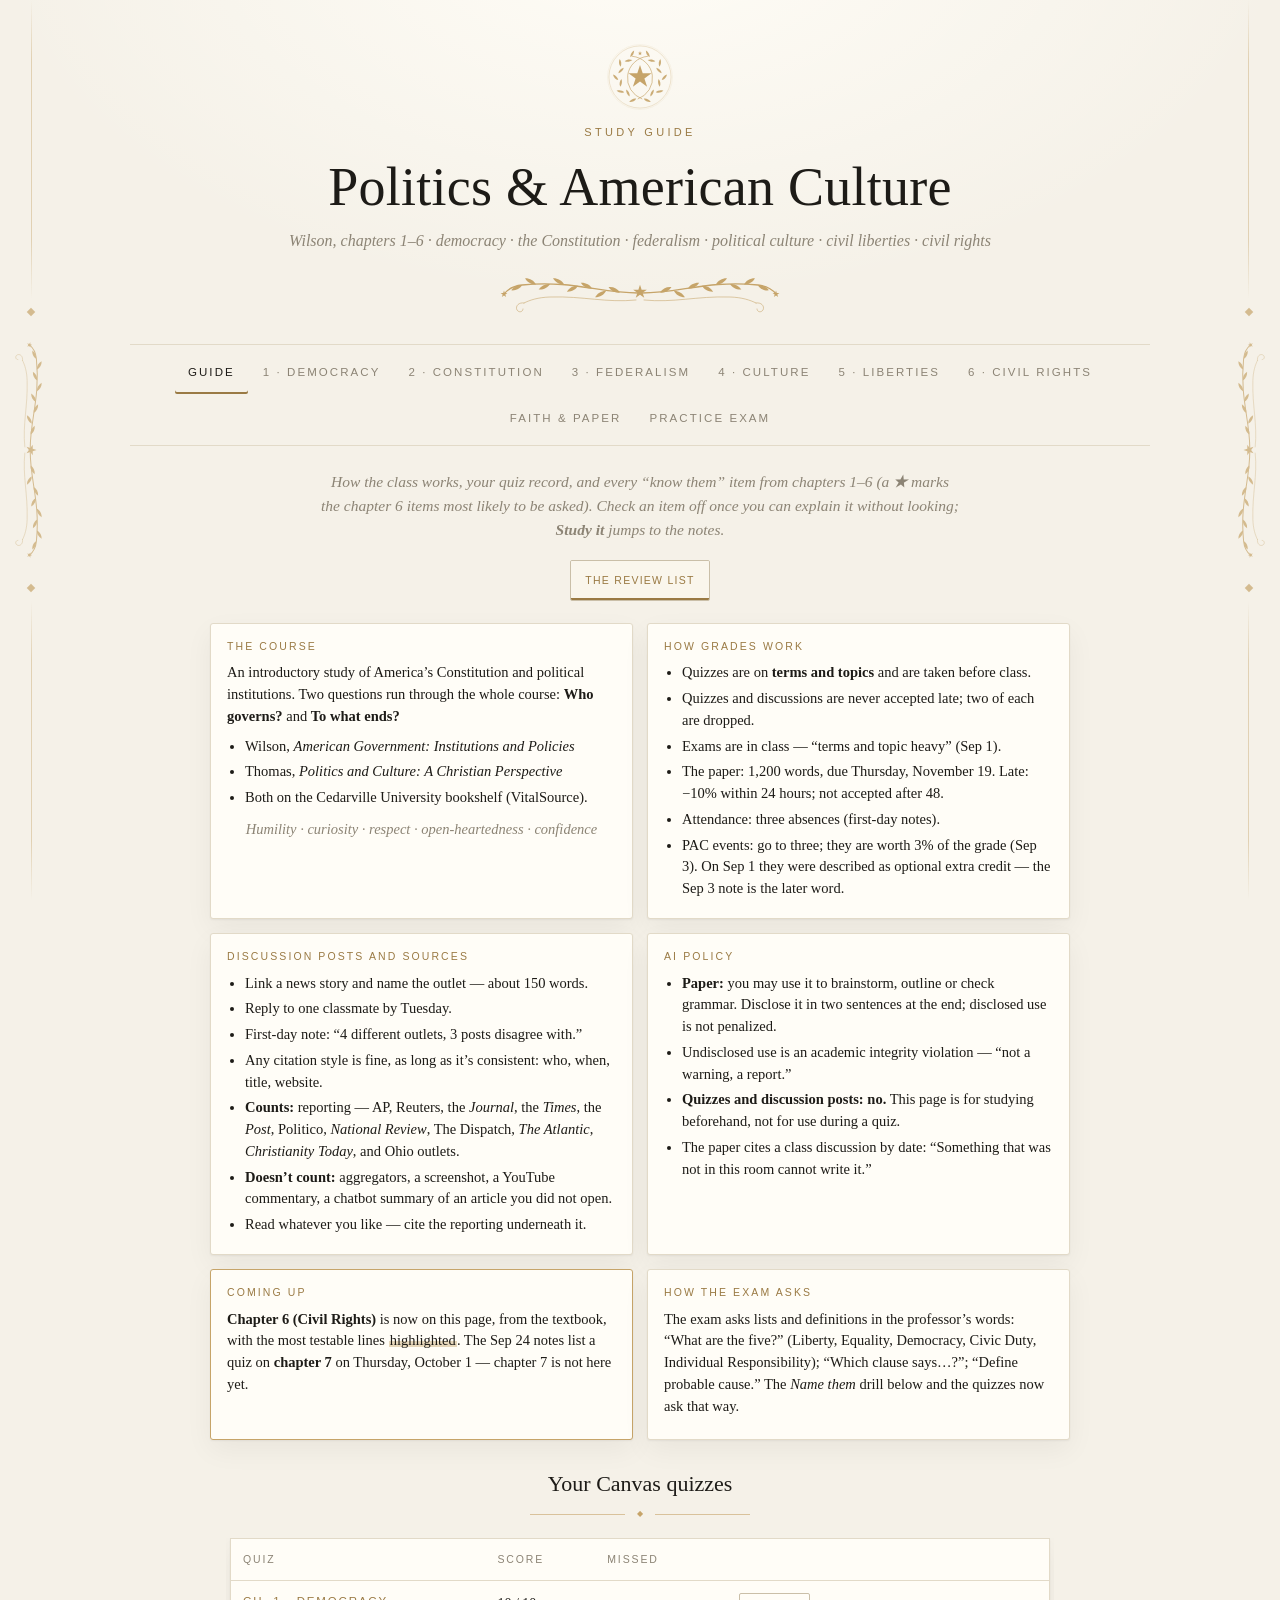
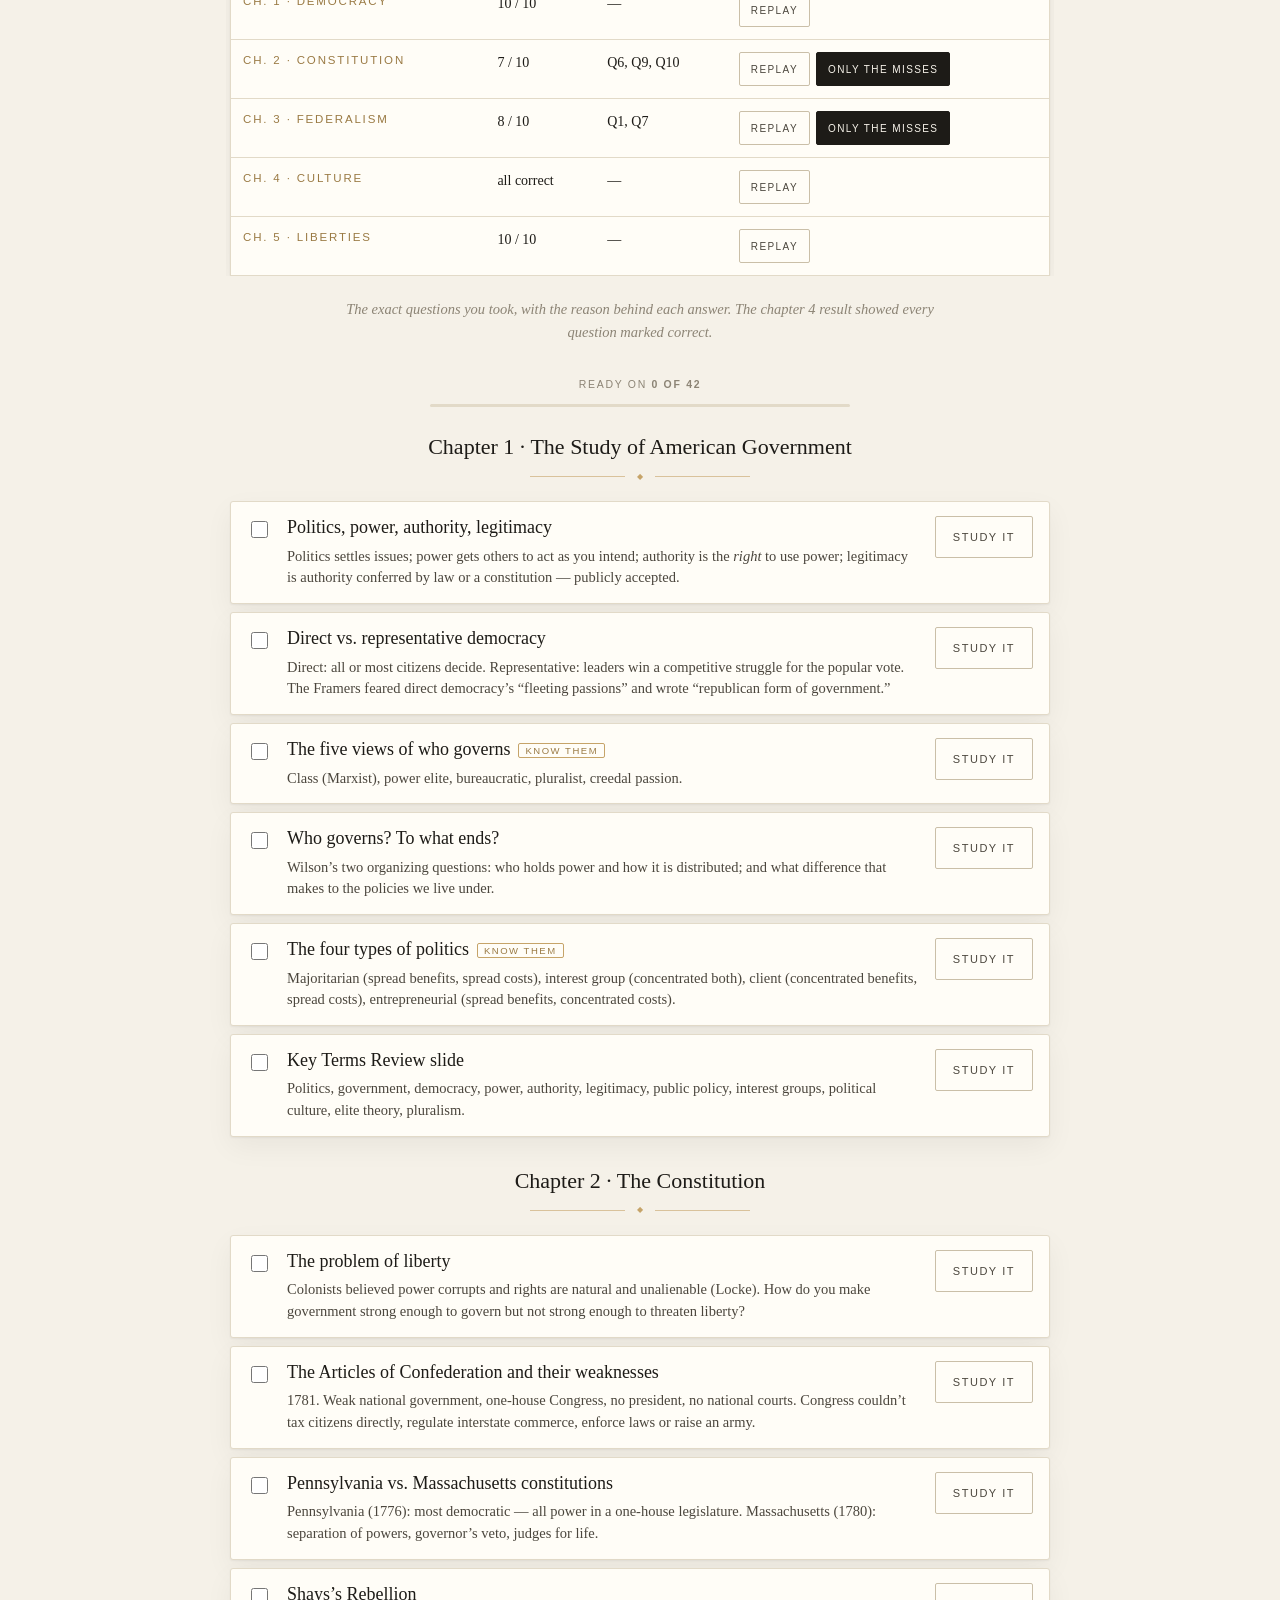
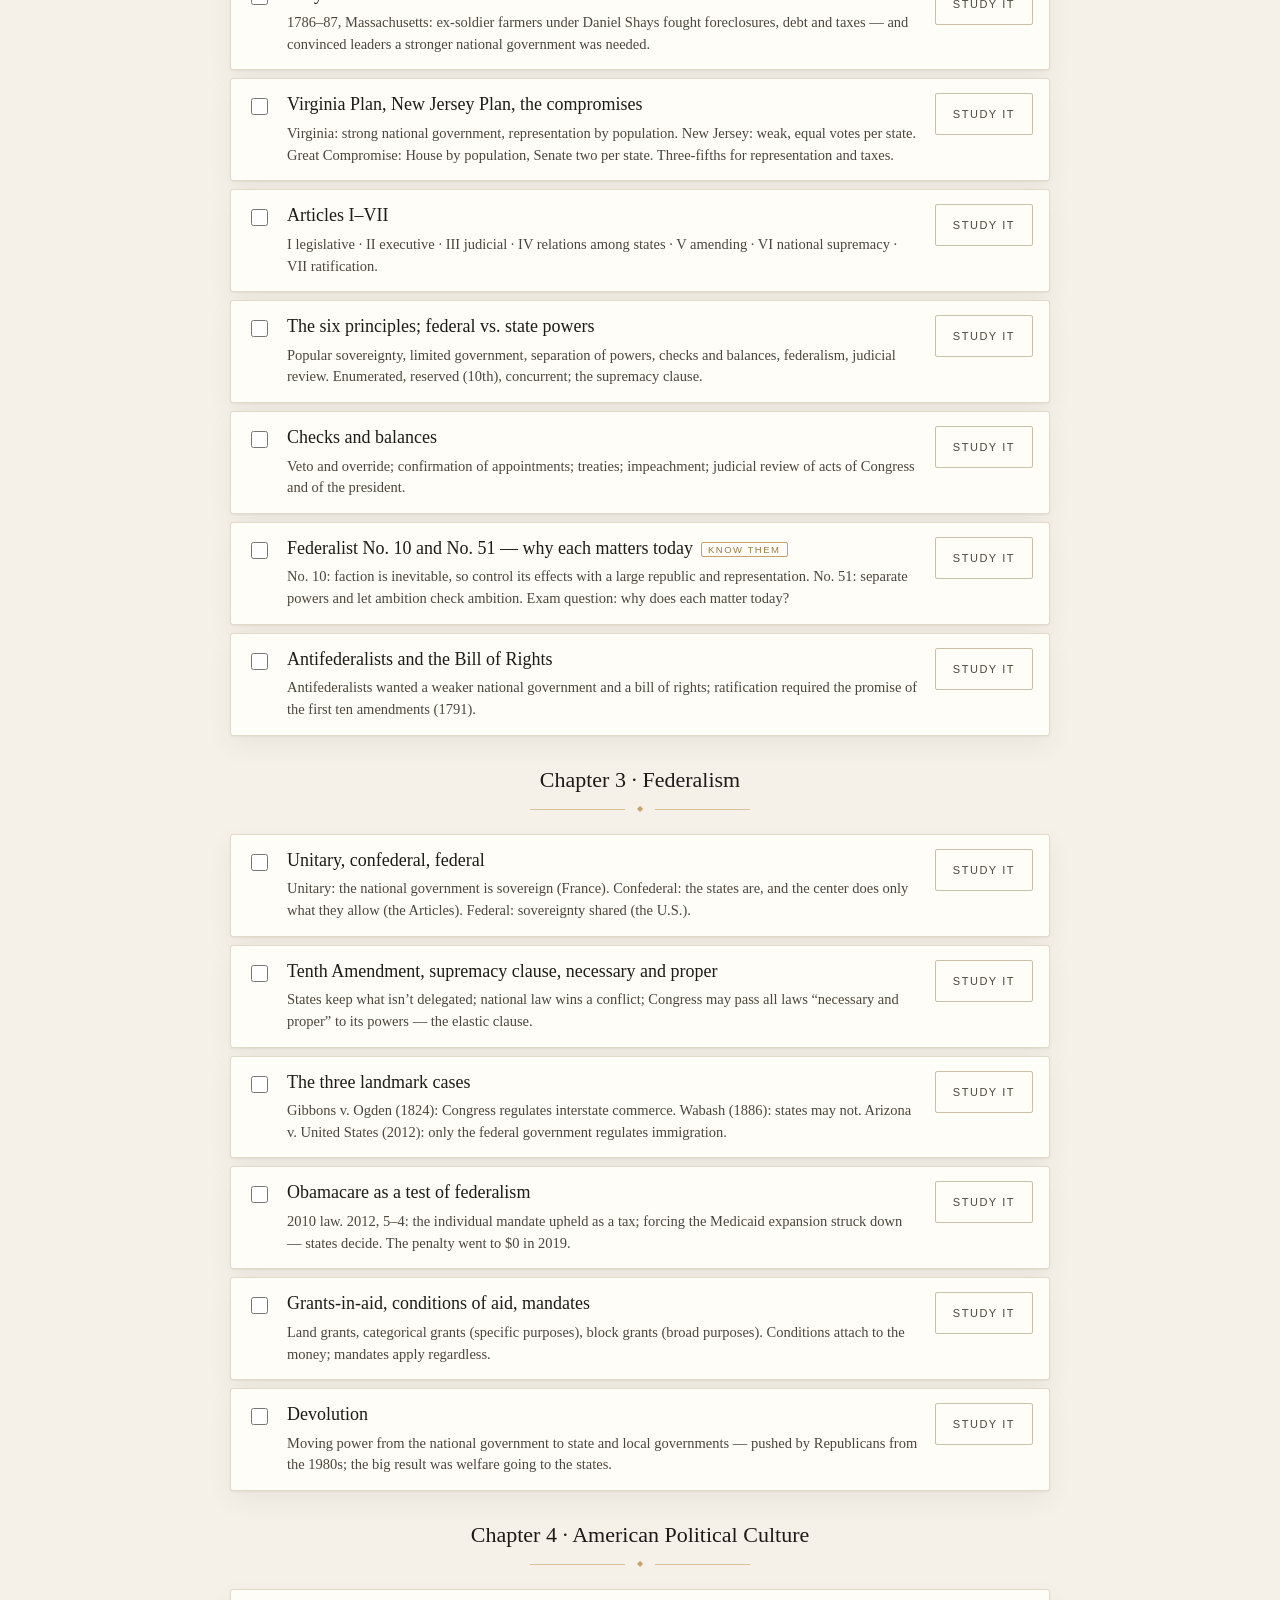
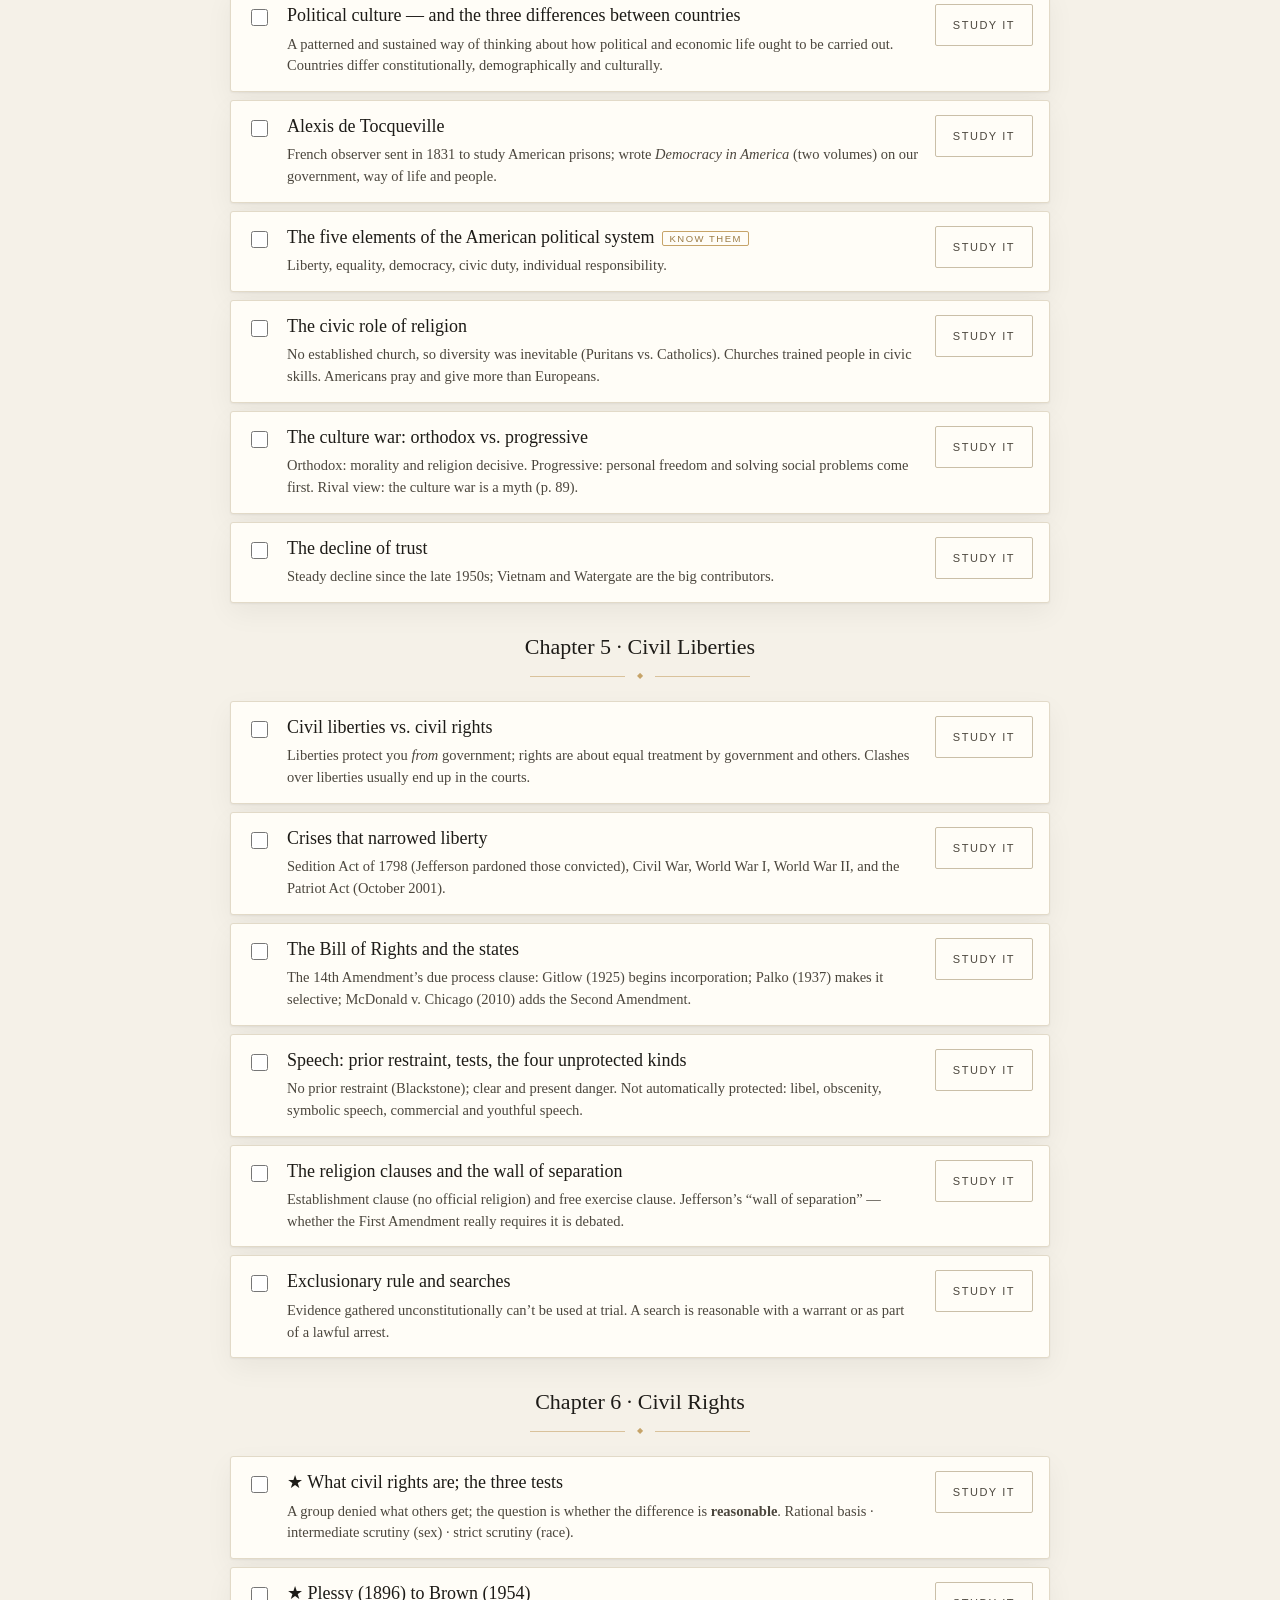
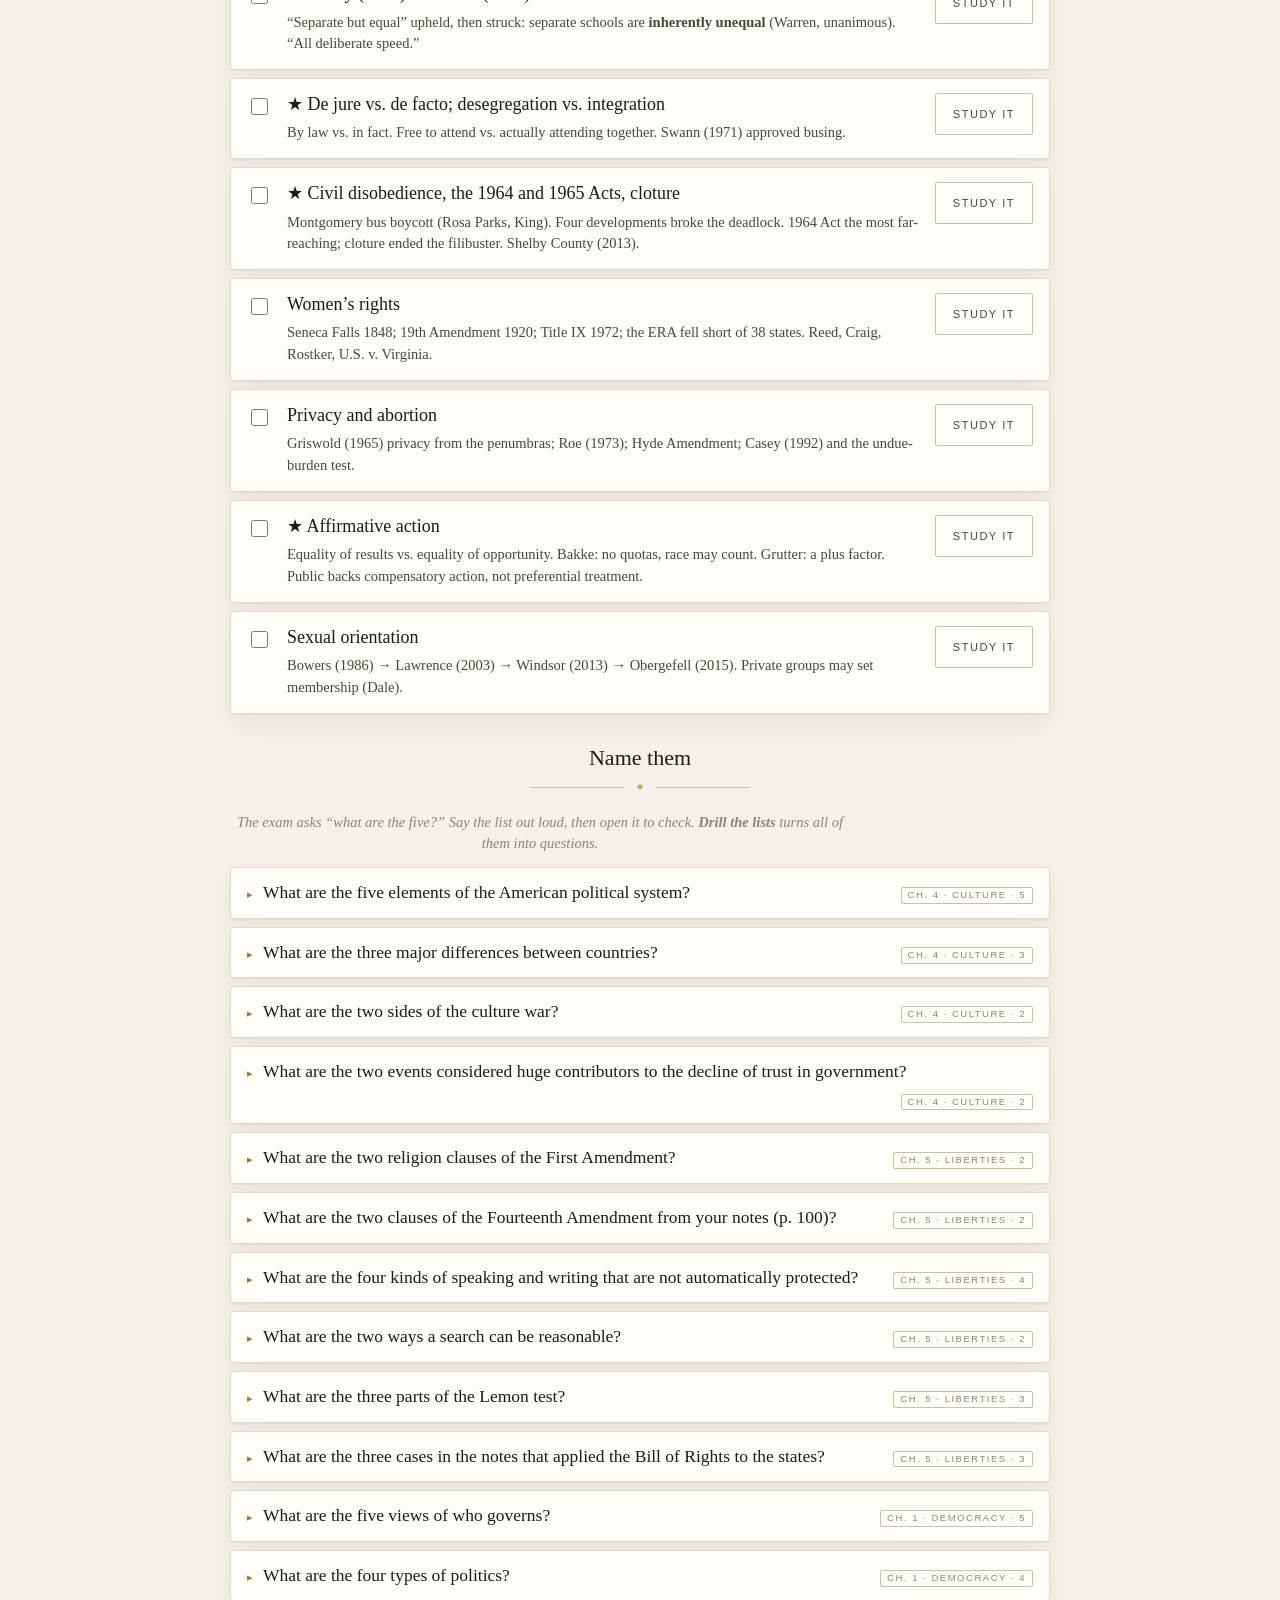
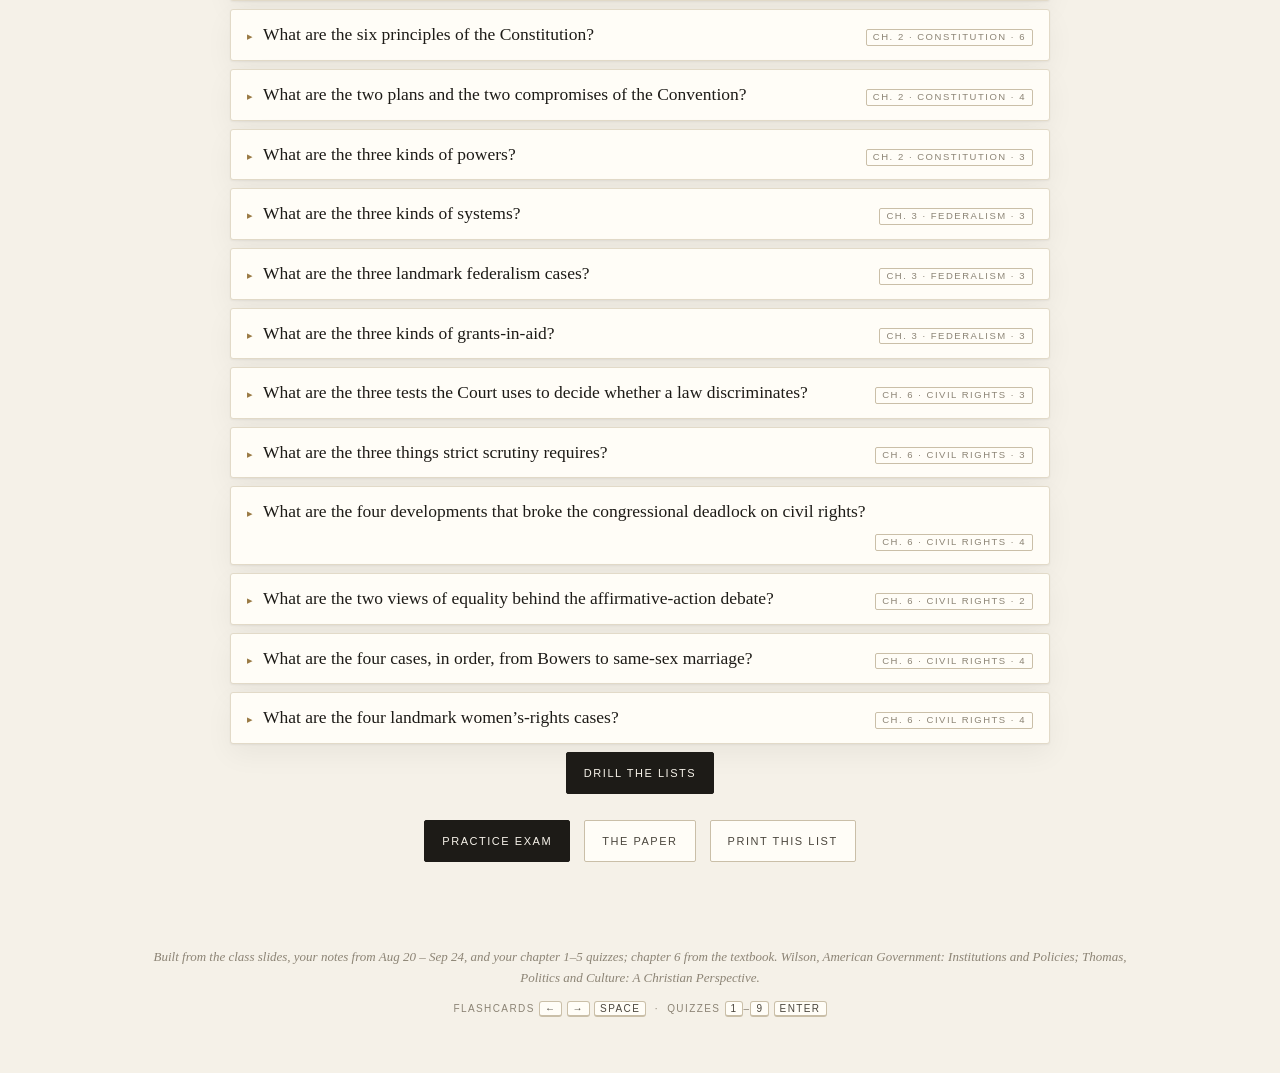
==== commit 96db73dc: "Chapter 6 (Civil Rights) from the textbook, with the most testable lines highlighted - Read from Wil" ====
--- a/index.html
+++ b/index.html
@@ -4,7 +4,7 @@
 <meta charset="utf-8">
 <meta name="viewport" content="width=device-width, initial-scale=1">
 <title>Politics &amp; American Culture &mdash; Study Guide</title>
-<meta name="description" content="Study guide for Politics and American Culture: Wilson chapters 1&ndash;5 (democracy, the Constitution, federalism, political culture, civil liberties), the Thomas readings, and the paper. Notes, flashcards, matching, quizzes and a practice exam.">
+<meta name="description" content="Study guide for Politics and American Culture: Wilson chapters 1&ndash;6 (democracy, the Constitution, federalism, political culture, civil liberties, civil rights), the Thomas readings, and the paper. Notes, flashcards, matching, quizzes and a practice exam.">
 <meta name="theme-color" content="#f5f1e8">
 <link rel="manifest" href="manifest.webmanifest">
 <link rel="icon" type="image/png" href="icon.png">
@@ -453,6 +453,15 @@
   #mxT button:nth-last-child(-n+3){border-bottom:1px solid var(--line)}
   #mxT button:nth-last-child(-n+2){border-bottom:0}
 }
+
+/* the most testable lines: a soft gold highlighter stroke, not a loud yellow */
+mark.key{background:linear-gradient(transparent 58%, rgba(198,164,105,.42) 58%, rgba(198,164,105,.42) 92%, transparent 92%);color:inherit;padding:0 .08em;-webkit-box-decoration-break:clone;box-decoration-break:clone}
+.lead-in{font-style:italic;color:var(--muted);margin:0 0 10px}
+ol.toplist{margin:0;padding-left:22px}
+ol.toplist li{margin:0 0 9px;line-height:1.55}
+/* when an option bar wraps on a phone, every row fills the width */
+.seg{justify-content:center}
+.seg button{flex:1 1 auto;border-bottom:1px solid var(--line);margin-bottom:-1px}
 </style>
 </head>
 <body>
@@ -541,7 +550,7 @@
     <svg class="emblem" viewBox="0 0 120 120" aria-hidden="true"><use href="#emblem"/></svg>
     <p class="eyebrow">Study Guide</p>
     <h1>Politics &amp; American Culture</h1>
-    <p class="sub">Wilson, chapters 1&ndash;5 &middot; democracy &middot; the Constitution &middot; federalism &middot; political culture &middot; civil liberties</p>
+    <p class="sub">Wilson, chapters 1&ndash;6 &middot; democracy &middot; the Constitution &middot; federalism &middot; political culture &middot; civil liberties &middot; civil rights</p>
     <svg class="orn" viewBox="0 0 320 44" aria-hidden="true"><use href="#flourish"/></svg>
   </header>
 
@@ -552,6 +561,7 @@
     <button class="topic-btn" role="tab" data-topic="c3"    aria-selected="false">3 &middot; Federalism</button>
     <button class="topic-btn" role="tab" data-topic="c4"    aria-selected="false">4 &middot; Culture</button>
     <button class="topic-btn" role="tab" data-topic="c5"    aria-selected="false">5 &middot; Liberties</button>
+    <button class="topic-btn" role="tab" data-topic="c6"    aria-selected="false">6 &middot; Civil Rights</button>
     <button class="topic-btn" role="tab" data-topic="faith" aria-selected="false">Faith &amp; Paper</button>
     <button class="topic-btn" role="tab" data-topic="exam"  aria-selected="false">Practice Exam</button>
   </nav>
@@ -560,7 +570,7 @@
 
     <!-- ================= GUIDE ================= -->
     <section class="topic" id="topic-guide">
-      <p class="intro">How the class works, your quiz record, and every &ldquo;know them&rdquo; item from chapters 1&ndash;5. Check an item off once you can explain it without looking; <b>Study it</b> jumps to the notes.</p>
+      <p class="intro">How the class works, your quiz record, and every &ldquo;know them&rdquo; item from chapters 1&ndash;6 (a <b>★</b> marks the chapter 6 items most likely to be asked). Check an item off once you can explain it without looking; <b>Study it</b> jumps to the notes.</p>
       <div class="modes"><div class="seg" data-modes="guide">
         <button type="button" data-mode="overview" aria-pressed="true">The review list</button>
       </div></div>
@@ -660,6 +670,24 @@
       <div class="panel" data-panel="c5/quiz" hidden><div id="c5Quiz"></div></div>
     </section>
 
+    <!-- ================= CHAPTER 6 ================= -->
+    <section class="topic" id="topic-c6" hidden>
+      <p class="intro">Wilson chapter 6: civil rights. From Plessy to Brown, the campaign in Congress, the three tests the Court uses, women&rsquo;s rights, privacy, affirmative action, and sexual orientation. <mark class="key">Highlighted</mark> lines are the ones most likely to be asked.</p>
+      <div class="modes"><div class="seg" data-modes="c6">
+        <button type="button" data-mode="notes" aria-pressed="true">Notes</button>
+        <button type="button" data-mode="cards" aria-pressed="false">Flashcards</button>
+        <button type="button" data-mode="match" aria-pressed="false">Match</button>
+        <button type="button" data-mode="quiz" aria-pressed="false">Quiz</button>
+      </div></div>
+      <div class="panel" data-panel="c6/notes"><div id="c6Notes"></div></div>
+      <div class="panel" data-panel="c6/cards" hidden>
+        <div class="toolbar"><span class="label">Deck</span><div class="seg" data-decks="c6"></div><button class="btn" type="button" data-shuffle="c6">Shuffle deck</button></div>
+        <div id="c6Cards"></div>
+      </div>
+      <div class="panel" data-panel="c6/match" hidden><div id="c6Match"></div></div>
+      <div class="panel" data-panel="c6/quiz" hidden><div id="c6Quiz"></div></div>
+    </section>
+
     <!-- ================= FAITH & PAPER ================= -->
     <section class="topic" id="topic-faith" hidden>
       <p class="intro">The paper&rsquo;s requirements as a checklist, the class discussions by date (the paper has to cite one), and the faith side of the course: Scripture from class and the Thomas themes.</p>
@@ -685,7 +713,7 @@
   </main>
 
   <footer>
-    <p>Built from the class slides, your notes from Aug 20 &ndash; Sep 24, and your chapter 1&ndash;5 quizzes. Wilson, <i>American Government: Institutions and Policies</i>; Thomas, <i>Politics and Culture: A Christian Perspective</i>.</p>
+    <p>Built from the class slides, your notes from Aug 20 &ndash; Sep 24, and your chapter 1&ndash;5 quizzes; chapter 6 from the textbook. Wilson, <i>American Government: Institutions and Policies</i>; Thomas, <i>Politics and Culture: A Christian Perspective</i>.</p>
     <span class="keys">Flashcards <kbd>&larr;</kbd> <kbd>&rarr;</kbd> <kbd>Space</kbd> &nbsp;&middot;&nbsp; Quizzes <kbd>1</kbd>&ndash;<kbd>9</kbd> <kbd>Enter</kbd></span>
   </footer>
 
@@ -724,7 +752,7 @@
   "<b>Quizzes and discussion posts: no.</b> This page is for studying beforehand, not for use during a quiz.",
   "The paper cites a class discussion by date: “Something that was not in this room cannot write it.”"],
  virtues:"Humility · curiosity · respect · open-heartedness · confidence",
- next:"Quiz on <b>chapter 7</b> on Thursday, October 1 (Sep 24 notes). Chapters 6 and 7 are not on this page yet — send the slides or notes and they will be added.",
+ next:"<b>Chapter 6 (Civil Rights)</b> is now on this page, from the textbook, with the most testable lines <mark class=\"key\">highlighted</mark>. The Sep 24 notes list a quiz on <b>chapter 7</b> on Thursday, October 1 — chapter 7 is not here yet.",
  examStyle:"The exam asks lists and definitions in the professor’s words: “What are the five?” (Liberty, Equality, Democracy, Civic Duty, Individual Responsibility); “Which clause says…?”; “Define probable cause.” The <i>Name them</i> drill below and the quizzes now ask that way."
 };
 
@@ -904,7 +932,24 @@
   {id:"g5-rel", t:"The religion clauses and the wall of separation", a:"c5-religion",
    short:"Establishment clause (no official religion) and free exercise clause. Jefferson’s “wall of separation” — whether the First Amendment really requires it is debated."},
   {id:"g5-crime", t:"Exclusionary rule and searches", a:"c5-crime",
-   short:"Evidence gathered unconstitutionally can’t be used at trial. A search is reasonable with a warrant or as part of a lawful arrest."}]}
+   short:"Evidence gathered unconstitutionally can’t be used at trial. A search is reasonable with a warrant or as part of a lawful arrest."}]},
+ {h:"Chapter 6 · Civil Rights", tp:"c6", items:[
+  {id:"g6-def", t:"★ What civil rights are; the three tests", a:"c6-def",
+   short:"A group denied what others get; the question is whether the difference is <b>reasonable</b>. Rational basis · intermediate scrutiny (sex) · strict scrutiny (race)."},
+  {id:"g6-brown", t:"★ Plessy (1896) to Brown (1954)", a:"c6-courts",
+   short:"“Separate but equal” upheld, then struck: separate schools are <b>inherently unequal</b> (Warren, unanimous). “All deliberate speed.”"},
+  {id:"g6-integ", t:"★ De jure vs. de facto; desegregation vs. integration", a:"c6-integ",
+   short:"By law vs. in fact. Free to attend vs. actually attending together. Swann (1971) approved busing."},
+  {id:"g6-congress", t:"★ Civil disobedience, the 1964 and 1965 Acts, cloture", a:"c6-congress",
+   short:"Montgomery bus boycott (Rosa Parks, King). Four developments broke the deadlock. 1964 Act the most far-reaching; cloture ended the filibuster. Shelby County (2013)."},
+  {id:"g6-women", t:"Women’s rights", a:"c6-women",
+   short:"Seneca Falls 1848; 19th Amendment 1920; Title IX 1972; the ERA fell short of 38 states. Reed, Craig, Rostker, U.S. v. Virginia."},
+  {id:"g6-privacy", t:"Privacy and abortion", a:"c6-privacy",
+   short:"Griswold (1965) privacy from the penumbras; Roe (1973); Hyde Amendment; Casey (1992) and the undue-burden test."},
+  {id:"g6-aa", t:"★ Affirmative action", a:"c6-aa",
+   short:"Equality of results vs. equality of opportunity. Bakke: no quotas, race may count. Grutter: a plus factor. Public backs compensatory action, not preferential treatment."},
+  {id:"g6-lgbt", t:"Sexual orientation", a:"c6-lgbt",
+   short:"Bowers (1986) → Lawrence (2003) → Windsor (2013) → Obergefell (2015). Private groups may set membership (Dale)."}]}
 ]};
 
 /* ================================================================ chapter 1
@@ -1734,6 +1779,259 @@
  {tp:"c5",t:"tf",q:"Under the good-faith exception, evidence may be used if officers reasonably believed their warrant was valid.",a:true,e:"True."}
 ]);
 
+/* ================================================================ chapter 6
+   Source: Wilson, American Government 17th ed., chapter 6 (pp. 122–152), read from
+   her VitalSource bookshelf on Sep 28. <mark class="key"> = the most testable points,
+   judged by how the professor asks (terms, lists, definitions, landmark cases).   */
+CH.c6 = {n:6, title:"Civil Rights", short:"Civil Rights",
+ notes:[
+  {id:"c6-top", h:"Most likely to be asked", body:
+   '<p class="lead-in">The highlighted lines through this chapter are the ones to know cold. Start here.</p>'+
+   '<ol class="toplist">'+
+   '<li><mark class="key">Civil rights</mark> — when a group (usually by race or ethnicity) is denied access to facilities, opportunities or services that other groups have. The question is not <i>whether</i> government may treat people differently, but <i>whether the difference is reasonable</i>.</li>'+
+   '<li><mark class="key">The three tests</mark> the Court uses: <b>rational basis</b>, <b>intermediate scrutiny</b>, <b>strict scrutiny</b> (Table 6.3).</li>'+
+   '<li><mark class="key">Plessy v. Ferguson (1896)</mark> — “separate but equal” is constitutional. <mark class="key">Brown v. Board of Education (1954)</mark> — “separate educational facilities are <i>inherently unequal</i>”; Plessy overruled.</li>'+
+   '<li><mark class="key">De jure vs. de facto segregation</mark> — by law vs. in fact. <mark class="key">Desegregation vs. integration</mark> — free to attend vs. actually attending together.</li>'+
+   '<li><mark class="key">Civil Rights Act of 1964</mark> (the most far-reaching law) and <mark class="key">Voting Rights Act of 1965</mark>. Civil disobedience, the Montgomery bus boycott, cloture.</li>'+
+   '<li><mark class="key">Women</mark>: Seneca Falls (1848), the Nineteenth Amendment (1920), Title IX (1972), the ERA (failed), Reed, Craig, Rostker, U.S. v. Virginia.</li>'+
+   '<li><mark class="key">Affirmative action</mark>: equality of results vs. equality of opportunity; Bakke (1978); race as a “plus factor” (Grutter, 2003).</li>'+
+   '<li><mark class="key">Privacy</mark>: Griswold (1965) → Roe (1973) → Casey (1992). <mark class="key">LGBTQ+</mark>: Bowers (1986) → Lawrence (2003) → Windsor (2013) → Obergefell (2015).</li>'+
+   '</ol>'},
+  {id:"c6-def", h:"What civil rights are, and the three tests", body:
+   '<p><mark class="key"><b>Civil rights</b> refer to cases in which some group, usually defined along racial or ethnic lines, is denied access to facilities, opportunities, or services that are available to other groups.</mark></p>'+
+   '<p>The pertinent question is <b>not</b> whether government may treat different people differently — tax brackets do that — but <mark class="key">whether such differences in treatment are <b>reasonable</b></mark>. Classifying by income is fine; classifying by race has increasingly been held unreasonable.</p>'+
+   '<div class="tblwrap"><table class="tbl"><thead><tr><th>Test</th><th>What it asks</th><th>Used for · example</th></tr></thead><tbody>'+
+   '<tr><td class="head"><mark class="key">Rational basis</mark></td><td class="sm">Reasonable means to a <b>legitimate</b> government goal — not arbitrary.</td><td class="sm">Most laws. The drinking age of 21.</td></tr>'+
+   '<tr><td class="head"><mark class="key">Intermediate scrutiny</mark></td><td class="sm">Serves an <b>important</b> government interest and is <b>substantially related</b> to it.</td><td class="sm"><b>Sex</b> distinctions. Men alone punished for statutory rape; men barred from delivery rooms.</td></tr>'+
+   '<tr><td class="head"><mark class="key">Strict scrutiny</mark></td><td class="sm">A <b>compelling</b> government interest, <b>narrowly tailored</b>, using the <b>least restrictive means</b>.</td><td class="sm"><b>Race</b>, ethnicity, religion, voting.</td></tr>'+
+   '</tbody></table></div>'+
+   '<ul><li><mark class="key"><b>Suspect classification</b></mark> — since Brown, race is “suspect”: any law drawing racial lines gets strict scrutiny.</li>'+
+   '<li>But the Constitution is <b>not “color-blind”</b> in the Court’s reading: government may draw racial lines <i>to remedy past discrimination</i>.</li>'+
+   '<li>Sex is judged by <b>intermediate</b> scrutiny — no majority has yet made sex a suspect classification.</li></ul>'},
+  {id:"c6-race", h:"Race: why the fight moved to the courts", body:
+   '<ul><li>From the end of Reconstruction to the 1960s, many Southern blacks could not vote; opponents were “aroused, organized, and powerful,” so a <b>legislative strategy</b> was nearly hopeless.</li>'+
+   '<li>Lynching: between 1882 and 1946, <b>4,715</b> people were lynched, about three-fourths of them African Americans — and lynching was a <b>local, not a federal, crime</b>.</li>'+
+   '<li>Public opinion lagged: in 1942 only 30% of whites thought black and white children should attend the same schools; 49% by 1956.</li>'+
+   '<li><mark class="key">Two strategies at once</mark>: (1) <b>publicize grievances</b> to win allies and put civil rights on the agenda; (2) a patient <b>legal campaign</b> that shifted decisions from Congress to the <b>federal courts</b>.</li>'+
+   '<li>Once blacks could vote, civil rights became more like ordinary <b>interest-group politics</b>; goals broadened to economic progress, housing (<b>redlining</b>) and, recently, police brutality (Black Lives Matter, 2013; George Floyd, 2020).</li>'+
+   '<li>National Urban League, 2013 (“Redeem the Dream”): black high-school completion rose from 25% (1963) to 85% (2013); poverty fell from 48% to 28% — but the 2-to-1 unemployment ratio did not change.</li></ul>'},
+  {id:"c6-courts", h:"The campaign in the courts: Plessy to Brown", body:
+   '<p>The <mark class="key"><b>Fourteenth Amendment</b> (1868) — “equal protection of the laws.”</mark> Read <b>broadly</b>: the Constitution is color-blind. Read <b>narrowly</b>: blacks and whites share certain legal rights but may otherwise be treated differently. From the 1870s the Court took the <b>narrow</b> view.</p>'+
+   '<ul><li><b>Slaughter-House Cases (1873)</b> — the “privileges and immunities” clause did not protect citizens from discriminatory state action.</li>'+
+   '<li>1880: a state cannot bar blacks from <b>juries</b> (an essential right of citizenship). 1883: Congress <b>cannot</b> ban discrimination in hotels and other <b>private</b> accommodations.</li>'+
+   '<li><mark class="key"><b>Plessy v. Ferguson (1896)</b></mark> — Louisiana’s separate railroad cars upheld: <mark class="key">“separate-but-equal”</mark> is constitutional; equal protection guarantees political and legal, not social, equality.</li></ul>'+
+   '<p><b>The NAACP’s three steps</b> (1938–1954):</p>'+
+   '<ol><li><b>Equal must be equally available</b> — Lloyd Gaines (1938, Missouri law school); Ada Lois Sipuel (1948, Oklahoma).</li>'+
+   '<li><b>Separate facilities that create unequal opportunity are unconstitutional</b> — Heman Sweatt (Texas) and George McLaurin (Oklahoma), 1950, unanimous.</li>'+
+   '<li><b>Separate is unequal, period</b> — Linda Brown, Topeka, Kansas.</li></ol>'+
+   '<div class="box next"><h4>Brown v. Board of Education · May 17, 1954</h4><p>Unanimous; Chief Justice <b>Earl Warren</b>: <mark class="key">“in the field of public education the doctrine of ‘separate but equal’ has no place” — “separate educational facilities are <b>inherently unequal</b>.”</mark> Plessy overruled.</p></div>'+
+   '<ul><li><b>Implementation</b>: a <b>class-action suit</b>, so it covered all black children. In 1955 the Court let district courts oversee desegregation <mark class="key">“with all deliberate speed”</mark> — in the South, a snail’s pace.</li>'+
+   '<li><b>Massive resistance</b>: some districts closed schools; in 1956 more than 100 Southern members of Congress signed the <b>Southern Manifesto</b>. Troops escorted students; by 1970 only 14% of Southern black children were in all-black schools.</li>'+
+   '<li><b>The rationale</b>: not “the Constitution is color-blind,” but <b>social science</b> — segregation generates “a feeling of inferiority.” Why: the amendment’s authors may not have meant to ban segregated schools, and Warren wanted a <b>unanimous</b> Court.</li></ul>'},
+  {id:"c6-integ", h:"Desegregation vs. integration; busing", body:
+   '<div class="boxrow"><div class="box"><h4>De jure segregation</h4><p><mark class="key">Segregation <b>by law</b></mark> — the South. Clearly unconstitutional after Brown.</p></div>'+
+   '<div class="box"><h4>De facto segregation</h4><p><mark class="key">Segregation <b>in fact</b></mark> — from housing patterns, informal forces, district lines. The North.</p></div></div>'+
+   '<div class="boxrow"><div class="box"><h4>Desegregated school</h4><p>Blacks and whites are <b>free</b> to attend if they choose.</p></div>'+
+   '<div class="box"><h4>Integrated school</h4><p>Blacks and whites <b>in fact</b> attend together.</p></div></div>'+
+   '<ul><li><b>Green v. New Kent County (1968)</b> — a “freedom-of-choice” plan was struck down; the goal is a “unitary, nonracial system” — actual mixing.</li>'+
+   '<li><mark class="key"><b>Swann v. Charlotte-Mecklenburg (1971)</b></mark> — approved <b>busing</b> and redrawn district lines. Guidelines: the plaintiff must show <b>intent</b> to discriminate; one-race schools in a district with a history of segregation create a presumption of intent; remedies may include racial quotas, redrawn lines and busing; not every school must mirror the whole system.</li>'+
+   '<li>Busing across city–suburb lines only where the suburbs too had segregated (yes: Louisville, Wilmington; no: Atlanta, Detroit, Denver, Indianapolis, Richmond). <b>White flight</b> could undo integration.</li>'+
+   '<li>Busing was unpopular; Nixon, Ford and Reagan opposed it, but the courts held firm and Congress passed only minor limits.</li>'+
+   '<li>1992 (DeKalb County, Ga.): schools are not responsible for segregation caused only by housing patterns. 2007 (Seattle; Jefferson County, Ky.): race cannot be the <b>decisive</b> factor in assigning students.</li></ul>'},
+  {id:"c6-congress", h:"The campaign in Congress", body:
+   '<ul><li>First problem: get civil rights on the <b>agenda</b> by dramatizing it — sit-ins at lunch counters (Greensboro, 1960), freedom rides, voter-registration drives.</li>'+
+   '<li><mark class="key"><b>Montgomery bus boycott</b> (1955–56)</mark>, led by <b>Martin Luther King, Jr.</b>, after <b>Rosa Parks</b> was arrested for refusing to give up her seat.</li>'+
+   '<li><mark class="key"><b>Civil disobedience</b> — peacefully violating a law</mark> (such as bus segregation) and allowing oneself to be arrested.</li>'+
+   '<li>A conflict between <b>agenda-setting</b> (dramatic protest) and <b>coalition-building</b> (riots, 1964–68, hardened white opinion). Southern committee chairs (Senate Judiciary; House Rules under Howard Smith) blocked bills; filibusters in the Senate.</li></ul>'+
+   '<p><mark class="key"><b>Four developments broke the deadlock</b></mark>:</p>'+
+   '<ol><li><b>Public opinion was changing</b>, led by young, college-educated people.</li>'+
+   '<li><b>Violent reactions shown on television</b> — Birmingham, May 1963 (“Bull” Connor’s dogs and fire hoses), then the March on Washington and King’s “I Have a Dream” speech (Aug. 28, 1963); the murders in Neshoba County, Mississippi (1964).</li>'+
+   '<li><b>The assassination of John F. Kennedy</b> (Nov. 1963) — Lyndon Johnson pushed a strong bill as a memorial.</li>'+
+   '<li><b>The 1964 elections</b> — Johnson’s landslide and a huge Democratic majority.</li></ol>'+
+   '<ul><li>Five civil rights laws, 1957–1968: <b>1957, 1960 and 1965</b> chiefly on <b>voting</b>; <b>1968</b> on <b>housing</b>; <mark class="key"><b>1964</b> — the most far-reaching: voting, employment, schools and public accommodations</mark>.</li>'+
+   '<li>1964: an eight-week filibuster by 19 Southern senators ended by <mark class="key"><b>cloture</b> (the Senate rule to end a filibuster)</mark>, 71–29 on June 10, 1964 — the first time ever for a civil rights bill.</li>'+
+   '<li>By 1988 every Southern Democrat in the Senate voted to override Reagan’s veto of a civil rights bill — in 1964, 80% had voted against.</li>'+
+   '<li><mark class="key"><b>Voting Rights Act (1965)</b></mark> — reauthorized in 2006 with “<b>preclearance</b>.” <mark class="key"><b>Shelby County v. Holder (2013)</b></mark>: the preclearance formula struck down, 5–4 (Roberts: “things have changed dramatically”; Ginsburg dissented).</li>'+
+   '<li>Black elected officials: under 1,500 in 1970, more than 9,500 by 2010. Obama elected 2008.</li></ul>'},
+  {id:"c6-laws", h:"The major civil rights laws (Table 6.1)", body:
+   '<div class="tblwrap"><table class="tbl"><thead><tr><th>Year</th><th>What it did</th></tr></thead><tbody>'+
+   '<tr><td class="head">1957</td><td class="sm">Voting: a federal crime to prevent a person from voting in a federal election; created the <b>Civil Rights Commission</b>.</td></tr>'+
+   '<tr><td class="head">1960</td><td class="sm">Voting: federal referees to gather evidence of denied voting rights; bombing threats via interstate commerce a federal crime.</td></tr>'+
+   '<tr><td class="head"><mark class="key">1964</mark></td><td class="sm"><b>Voting</b> (harder to use literacy tests); <b>public accommodations</b> (no discrimination in restaurants, hotels, theaters…); <b>schools</b> (attorney general may sue to desegregate); <b>employment</b> (no discrimination by race, color, religion, national origin <b>or sex</b>); <b>federal funds</b>.</td></tr>'+
+   '<tr><td class="head"><mark class="key">1965</mark></td><td class="sm">Voting Rights Act: federal voting examiners where discrimination was found or under 50% registered; <b>suspended literacy tests</b>.</td></tr>'+
+   '<tr><td class="head">1968</td><td class="sm"><b>Housing</b>: banned discrimination in most sales and rentals; inciting a riot across state lines a federal crime.</td></tr>'+
+   '<tr><td class="head">1972</td><td class="sm"><b>Education</b>: no sex discrimination in programs receiving federal aid (<b>Title IX</b>).</td></tr>'+
+   '<tr><td class="head">1991</td><td class="sm">Easier to sue over job discrimination; no “norming” of test scores by race.</td></tr>'+
+   '</tbody></table></div>'},
+  {id:"c6-women", h:"Women and equal rights", body:
+   '<ul><li>The difference from the black civil rights movement: women argued against a legal tradition that claimed to <mark class="key"><b>protect</b></mark> them — “protective paternalism” (a 1908 case upheld a 10-hour limit for women laundry workers).</li>'+
+   '<li><mark class="key"><b>Seneca Falls Convention (1848)</b></mark> — the start; demanded the vote. <mark class="key"><b>Nineteenth Amendment (1920)</b></mark> — no state may deny the vote on account of sex.</li>'+
+   '<li>World War II (“Rosie the Riveter”) changed women’s status; <b>Betty Friedan, <i>The Feminine Mystique</i> (1963)</b> launched modern feminism.</li>'+
+   '<li>Laws: equal pay for equal work; the <b>1964 Civil Rights Act</b> bans sex discrimination in hiring, firing and pay; <mark class="key"><b>Title IX (1972)</b></mark> in federally funded education; the <b>Lilly Ledbetter Fair Pay Act (2009)</b> extends the time to sue over pay.</li>'+
+   '<li><mark class="key"><b>Equal Rights Amendment</b></mark> — passed by Congress in 1972; 35 states ratified, short of the <b>38</b> needed by the 1982 deadline. Nevada, Illinois and Virginia (2020) ratified later; whether it counts is disputed.</li></ul>'+
+   '<p><b>Legal:</b> punishing only males for statutory rape; voluntary single-sex public schools of equal quality; property-tax breaks for widows; drafting men only. <b>Illegal:</b> different adult or drinking ages by sex; arbitrary height and weight rules; mandatory pregnancy leave; barring girls from Little League; excluding women from Rotary and the Jaycees; unequal retirement pay; unequal pay for coaches of girls’ sports.</p>'},
+  {id:"c6-privacy", h:"Privacy and abortion", body:
+   '<ul><li>Sexual matters were left to the states’ <b>police powers</b>.</li>'+
+   '<li><mark class="key"><b>Griswold v. Connecticut (1965)</b></mark> — states cannot ban the sale of contraceptives; a “<b>zone of privacy</b>” inferred from the “<b>penumbras</b>” of the Bill of Rights (privacy is nowhere in the Constitution).</li>'+
+   '<li><mark class="key"><b>Roe v. Wade (1973)</b></mark> — the right to privacy covers the abortion decision, by <b>trimester</b>. The Court said it was not deciding when life begins; critics hold life begins at conception (“pro-life”), supporters stress the woman’s choice (“pro-choice”).</li>'+
+   '<li><b>Hyde Amendment</b> (from 1976) — no federal funds (Medicaid) for abortions except to save the mother’s life.</li>'+
+   '<li><b>Webster (1989)</b> began upholding state limits. <mark class="key"><b>Planned Parenthood v. Casey (1992)</b></mark> reaffirmed Roe 5–4 but upheld a 24-hour wait, parental consent and information pamphlets (not spousal consent); created the “<b>undue burden</b>” test.</li>'+
+   '<li><b>Gonzales v. Carhart (2007)</b> upheld the federal partial-birth abortion ban. <b>Whole Woman’s Health (2016)</b> struck Texas clinic rules as an undue burden.</li>'+
+   '<li><b>Burwell v. Hobby Lobby (2014)</b> — businesses need not pay for contraception when it substantially burdens their free exercise of religion.</li>'+
+   '<li>“Jane Roe” (Norma McCorvey) never had an abortion; she later became an evangelical Christian and worked to undo the ruling.</li></ul>'},
+  {id:"c6-aa", h:"Affirmative action", body:
+   '<p><mark class="key"><b>Affirmative action</b> — laws or regulations requiring a business, agency, union, school or other organization to take <b>positive steps</b> to increase the number of African Americans, other minorities or women in its membership.</mark></p>'+
+   '<div class="boxrow"><div class="box"><h4>Equality of results</h4><p><mark class="key">Race and sex must be taken into account in remedies</mark>; give benefits, not just rights — bring everyone to the same starting line. The Constitution should not be color-blind. Defended today as <b>diversity</b>.</p></div>'+
+   '<div class="box"><h4>Equality of opportunity</h4><p><mark class="key">It is as wrong to prefer as to discriminate</mark>; the Constitution should be <b>color-blind and sex-neutral</b>. School choice, not busing; remove barriers, no numerical targets.</p></div></div>'+
+   '<ul><li>“<b>Targets</b>” (what defenders call numerical goals) vs. “<b>quotas</b>” (what critics call them).</li>'+
+   '<li><mark class="key"><b>Bakke (1978)</b></mark> — UC Davis medical school may not use a fixed <b>quota</b>, but may “take race into account” (diversity is legitimate).</li>'+
+   '<li>1980: a 10% federal construction set-aside upheld; 1989 (<b>Richmond v. Croson</b>): Richmond’s 30% set-aside struck — strict scrutiny applies.</li>'+
+   '<li><b>Adarand (1995)</b> — any racial preference, even to help, gets <b>strict scrutiny</b>: a compelling interest and narrow tailoring, usually a clear pattern of past discrimination.</li>'+
+   '<li><mark class="key"><b>Gratz and Grutter (2003)</b></mark> — Michigan’s 20-point bonus struck (not narrowly tailored), but the law school’s use of race as a <b>“plus factor”</b> upheld. <b>Fisher (2016)</b> upheld Texas’s holistic plan.</li>'+
+   '<li>State bans: California’s 1996 initiative; Michigan (upheld in <b>Schuette</b>, 2014), Nebraska, Washington.</li>'+
+   '<li>The public: <mark class="key"><b>compensatory action</b> (extra help to catch up) is supported; <b>preferential treatment</b> (preference in hiring and admissions) is opposed</mark> — individualism plus help for those suffering through no fault of their own.</li>'+
+   '<li>Emerging rules: strict scrutiny for state and local quotas; must show actual past discrimination (statistics alone are not enough); federal programs get more deference (<b>Section 5</b> of the 14th Amendment); voluntary plans are easier to defend; preferences in <b>layoffs</b> are unlikely to be allowed.</li></ul>'},
+  {id:"c6-lgbt", h:"Sexual orientation and civil rights", body:
+   '<ul><li><mark class="key"><b>Bowers v. Hardwick (1986)</b></mark> — upheld Georgia’s sodomy law, 5–4; privacy protects “family, marriage, or procreation.”</li>'+
+   '<li><b>Romer (1996)</b> — Colorado’s amendment barring legal protection based on sexual orientation struck under <b>equal protection</b>.</li>'+
+   '<li><mark class="key"><b>Lawrence v. Texas (2003)</b></mark> — struck Texas’s ban, 5–4, and <b>overruled Bowers</b>. Massachusetts’ high court required same-sex marriage the same year.</li>'+
+   '<li><b>Defense of Marriage Act</b> (DOMA, 1996). <mark class="key"><b>United States v. Windsor (2013)</b></mark> — DOMA struck: married same-sex couples get equal federal benefits. <b>Hollingsworth v. Perry</b> (2013) left California’s Proposition 8 struck down on standing.</li>'+
+   '<li><mark class="key"><b>Obergefell v. Hodges (2015)</b></mark> — same-sex couples have a constitutional right to marry, 5–4.</li>'+
+   '<li>Private groups are treated differently: <b>Boy Scouts v. Dale (2000)</b> — a private group may set its membership; <b>Masterpiece Cakeshop (2018)</b> — ruled for the baker with a religious objection.</li>'+
+   '<li><b>Bostock v. Clayton County (2020)</b> — Title VII’s ban on sex discrimination in employment covers LGBTQ+ employees.</li>'+
+   '<li>Public support for same-sex marriage: 27% (1996) to 67% (2018) — Wilson asks whether the issue is becoming <b>majoritarian</b> politics (Chapter 1’s four types).</li></ul>'},
+  {id:"c6-ahead", h:"Looking back and ahead", body:
+   '<ul><li>The decisive move was to <b>enlist Northern opinion</b>; Northern opposition rose once busing and affirmative action reached the North.</li>'+
+   '<li><mark class="key">Courts can accomplish little with no political allies (massive resistance), but a great deal — even against public opinion — when they have some organized allies.</mark></li>'+
+   '<li>The women’s movement paralleled the black civil rights movement, but the conflict between <b>protection and liberation</b> helped defeat the ERA.</li>'+
+   '<li>The most divisive issues: <b>abortion</b> and <b>affirmative action</b>.</li>'+
+   '<li>Civil rights expanded through the <b>joint efforts of institutions and public opinion</b>: sometimes opinion moved government; sometimes rulings and laws moved opinion.</li></ul>'}
+ ],
+ decks:[
+  {id:"terms", label:"Key terms", cards:[
+   ["Civil rights","A group (usually by race or ethnicity) denied access to facilities, opportunities or services available to other groups"],
+   ["The civil rights question","Not whether government may treat people differently, but whether the difference is reasonable"],
+   ["Rational basis test","Reasonable means to a legitimate government goal — not arbitrary"],
+   ["Intermediate scrutiny","Serves an important government interest and is substantially related to it — used for sex"],
+   ["Strict scrutiny","Compelling government interest, narrowly tailored, least restrictive means — used for race"],
+   ["Suspect classification","A distinction (such as race) that triggers strict scrutiny"],
+   ["Separate but equal","Plessy v. Ferguson (1896): segregated facilities are constitutional if equal"],
+   ["Inherently unequal","Brown (1954): separate educational facilities can never be equal"],
+   ["All deliberate speed","Brown II (1955): district courts oversee desegregation — slowly, in practice"],
+   ["Class-action suit","A case that applies to everyone similarly situated, not just the plaintiff"],
+   ["Southern Manifesto","1956: 100+ Southern members of Congress condemned Brown"],
+   ["De jure segregation","Segregation by law"],
+   ["De facto segregation","Segregation in fact — from housing patterns and informal forces"],
+   ["Desegregation","Removing barriers: students free to attend any school"],
+   ["Integration","Students of different races actually attending together"],
+   ["White flight","Whites moving out of a city faster because of busing or integration"],
+   ["Civil disobedience","Peacefully violating a law and accepting arrest"],
+   ["Cloture","The Senate rule to end a filibuster — first used for a civil rights bill June 10, 1964"],
+   ["Preclearance","Voting Rights Act: covered places need federal approval to change voting rules"],
+   ["Redlining","Denying home loans, or making them costlier, in certain neighborhoods"],
+   ["Seneca Falls Convention","1848 — the start of the women’s rights movement; demanded the vote"],
+   ["Nineteenth Amendment","1920 — no state may deny the vote on account of sex"],
+   ["Title IX","1972 — no sex discrimination in education programs receiving federal aid"],
+   ["Equal Rights Amendment","Passed Congress 1972; 35 states ratified, short of 38 by the 1982 deadline"],
+   ["Protective paternalism","The old view that laws treating women differently protect them"],
+   ["Zone of privacy","Griswold (1965): privacy inferred from the penumbras of the Bill of Rights"],
+   ["Hyde Amendment","No federal (Medicaid) funds for abortions except to save the mother’s life"],
+   ["Undue burden","Casey (1992): the test for state limits on abortion"],
+   ["Affirmative action","Positive steps to increase minorities or women in an organization"],
+   ["Equality of results","Take race and sex into account; give benefits, not just rights"],
+   ["Equality of opportunity","Color-blind and sex-neutral: no discrimination and no preferences"],
+   ["Compensatory action","Extra education, training or services to help catch up — the public supports it"],
+   ["Preferential treatment","Preference in hiring, promotion, admissions, contracts — the public opposes it"],
+   ["Plus factor","Grutter (2003): race may be one plus in admissions, not a numerical bonus"]]},
+  {id:"cases", label:"Cases", cards:[
+   ["Dred Scott v. Sandford (1857)","Congress could not ban slavery in a territory; a slave was property"],
+   ["Slaughter-House Cases (1873)","The privileges-and-immunities clause did not protect against state discrimination"],
+   ["Plessy v. Ferguson (1896)","Upheld separate-but-equal railroad cars"],
+   ["Brown v. Board of Education (1954)","Separate public schools are inherently unequal"],
+   ["Green v. New Kent County (1968)","Freedom-of-choice plan struck: schools must actually mix"],
+   ["Swann v. Charlotte-Mecklenburg (1971)","Approved busing and redrawn district lines"],
+   ["Seattle / Jefferson County (2007)","Voluntary plans using race as decisive factor struck"],
+   ["Shelby County v. Holder (2013)","Struck the Voting Rights Act’s preclearance formula"],
+   ["Reed v. Reed (1971)","Sex discrimination violates equal protection (Idaho estates law)"],
+   ["Craig v. Boren (1976)","Sex distinctions must serve important objectives, substantially related"],
+   ["Rostker v. Goldberg (1981)","Congress can draft men without drafting women"],
+   ["United States v. Virginia (1996)","VMI must admit women — an “exceedingly persuasive justification” needed"],
+   ["Griswold v. Connecticut (1965)","A right to privacy; states cannot ban contraceptives"],
+   ["Roe v. Wade (1973)","State laws prohibiting abortion unconstitutional; trimester framework"],
+   ["Webster (1989)","Allowed states to bar abortions in public hospitals"],
+   ["Planned Parenthood v. Casey (1992)","Reaffirmed Roe but upheld limits; the undue-burden test"],
+   ["Regents v. Bakke (1978)","No fixed racial quota, but race may be taken into account"],
+   ["Richmond v. Croson (1989)","Race-conscious plans get strict scrutiny"],
+   ["Adarand (1995)","Even helpful racial preferences get strict scrutiny"],
+   ["Grutter / Gratz v. Bollinger (2003)","Race as a plus factor OK; a numerical bonus not"],
+   ["Bowers v. Hardwick (1986)","Upheld Georgia’s sodomy law"],
+   ["Lawrence v. Texas (2003)","Struck Texas’s same-sex sodomy law; overruled Bowers"],
+   ["United States v. Windsor (2013)","Struck DOMA: equal federal benefits for married same-sex couples"],
+   ["Obergefell v. Hodges (2015)","Same-sex couples have a constitutional right to marry"],
+   ["Boy Scouts v. Dale (2000)","A private organization may set its own membership"],
+   ["Bostock v. Clayton County (2020)","Title VII’s sex-discrimination ban covers LGBTQ+ employees"]]}
+ ]
+};
+
+QB = QB.concat([
+ {tp:"c6",t:"mc",q:"Civil rights refer to cases in which some group is:",a:"denied access to facilities, opportunities, or services available to other groups",w:["protected from government interference in speech","given the vote for the first time","tried without due process"],e:"Wilson’s definition, usually along racial or ethnic lines."},
+ {tp:"c6",t:"mc",q:"According to Wilson, the pertinent question about civil rights is whether differences in treatment are:",a:"reasonable",w:["written into federal law","approved by the states","popular with the majority"],e:"Not whether government may treat people differently, but whether the difference is reasonable."},
+ {tp:"c6",t:"mc",q:"Which test asks whether a policy uses reasonable means to a legitimate government goal?",a:"Rational basis",w:["Intermediate scrutiny","Strict scrutiny","Undue burden"],e:"Rational basis — most laws, e.g. the drinking age of 21."},
+ {tp:"c6",t:"mc",q:"Which test is used for distinctions based on sex?",a:"Intermediate scrutiny",w:["Strict scrutiny","Rational basis","Clear and present danger"],e:"Important interest, substantially related."},
+ {tp:"c6",t:"mc",q:"Distinctions based on race must pass which test?",a:"Strict scrutiny",w:["Rational basis","Intermediate scrutiny","The Lemon test"],e:"Compelling interest, narrowly tailored, least restrictive means."},
+ {tp:"c6",t:"mc",q:"Strict scrutiny requires a compelling government interest, narrow tailoring, and:",a:"the least restrictive means",w:["a two-thirds vote of Congress","a unanimous Court","approval by the states"],e:"Table 6.3."},
+ {tp:"c6",t:"mc",q:"A classification that triggers strict scrutiny is called:",a:"a suspect classification",w:["a class-action suit","de facto segregation","a plus factor"],e:"Since Brown, race is a suspect classification."},
+ {tp:"c6",t:"mc",q:"Which case upheld “separate-but-equal” railroad cars?",a:"Plessy v. Ferguson (1896)",w:["Brown v. Board of Education (1954)","Dred Scott v. Sandford (1857)","Swann v. Charlotte-Mecklenburg (1971)"],e:"Plessy, 1896 — Louisiana railroad law."},
+ {tp:"c6",t:"mc",q:"Brown v. Board of Education (1954) held that separate educational facilities are:",a:"inherently unequal",w:["constitutional if equal","a matter for the states","permitted in higher education only"],e:"Chief Justice Earl Warren, unanimous Court."},
+ {tp:"c6",t:"mc",q:"Who wrote the unanimous opinion in Brown v. Board of Education?",a:"Chief Justice Earl Warren",w:["Chief Justice Warren Burger","Justice William Brennan","Chief Justice John Roberts"],e:"Earl Warren, May 17, 1954."},
+ {tp:"c6",t:"mc",q:"In 1955 the Court ordered desegregation to proceed:",a:"“with all deliberate speed”",w:["immediately","within ten years","only where states agreed"],e:"Overseen by district courts — slowly in the South."},
+ {tp:"c6",t:"mc",q:"Segregation by law is called:",a:"de jure segregation",w:["de facto segregation","integration","redlining"],e:"De jure = by law; de facto = in fact."},
+ {tp:"c6",t:"mc",q:"Segregation that results from housing patterns and informal forces is called:",a:"de facto segregation",w:["de jure segregation","desegregation","a suspect classification"],e:"Common in the North."},
+ {tp:"c6",t:"mc",q:"A school that black and white students actually attend together is:",a:"integrated",w:["desegregated","de jure","freedom-of-choice"],e:"Desegregated = free to attend; integrated = actually attending together."},
+ {tp:"c6",t:"mc",q:"Which case approved busing and redrawn district lines to integrate schools?",a:"Swann v. Charlotte-Mecklenburg (1971)",w:["Green v. New Kent County (1968)","Plessy v. Ferguson (1896)","Bakke (1978)"],e:"Swann set the guidelines for later school cases."},
+ {tp:"c6",t:"mc",q:"Rosa Parks’s arrest led to:",a:"the Montgomery bus boycott",w:["the Greensboro sit-in","the March on Washington","the Southern Manifesto"],e:"1955–56, led by Martin Luther King, Jr."},
+ {tp:"c6",t:"mc",q:"Peacefully violating a law and allowing oneself to be arrested is:",a:"civil disobedience",w:["cloture","a filibuster","massive resistance"],e:"The philosophy of the early demonstrations."},
+ {tp:"c6",t:"mc",q:"The Senate rule to end a filibuster is:",a:"cloture",w:["preclearance","a discharge petition","a veto override"],e:"Invoked 71–29 on June 10, 1964 for the Civil Rights Act."},
+ {tp:"c6",t:"mc",q:"Which civil rights law was the most far-reaching, covering voting, employment, schools and public accommodations?",a:"The Civil Rights Act of 1964",w:["The Civil Rights Act of 1957","The Voting Rights Act of 1965","The Civil Rights Act of 1968"],e:"1964."},
+ {tp:"c6",t:"mc",q:"The Civil Rights Act of 1968 was aimed chiefly at discrimination in:",a:"housing",w:["voting","schools","employment"],e:"Housing."},
+ {tp:"c6",t:"mc",q:"Which law suspended literacy tests and sent federal voting examiners?",a:"The Voting Rights Act of 1965",w:["The Civil Rights Act of 1957","Title IX","The Civil Rights Act of 1991"],e:"1965."},
+ {tp:"c6",t:"mc",q:"Shelby County v. Holder (2013) struck down:",a:"the Voting Rights Act’s preclearance formula",w:["the Civil Rights Act of 1964","same-sex marriage bans","affirmative action in Michigan"],e:"5–4; Roberts: “things have changed dramatically.”"},
+ {tp:"c6",t:"mc",q:"The women’s rights movement probably began with:",a:"the Seneca Falls Convention (1848)",w:["the Nineteenth Amendment (1920)","The Feminine Mystique (1963)","the ERA (1972)"],e:"Seneca Falls, 1848."},
+ {tp:"c6",t:"mc",q:"The Nineteenth Amendment (1920):",a:"barred denying the vote on account of sex",w:["created the Equal Rights Amendment","banned sex discrimination in education","gave women the right to serve on juries"],e:"1920."},
+ {tp:"c6",t:"mc",q:"Title IX (1972) bans sex discrimination in:",a:"education programs receiving federal aid",w:["private clubs","military combat roles","hiring by any employer"],e:"Title IX of the Education Amendments of 1972."},
+ {tp:"c6",t:"mc",q:"The Equal Rights Amendment failed because:",a:"it fell short of the 38 states needed by the 1982 deadline",w:["Congress never passed it","the Supreme Court struck it down","the president vetoed it"],e:"35 states ratified in time."},
+ {tp:"c6",t:"mc",q:"Unlike African Americans, women had to argue against a legal tradition that claimed to:",a:"protect them",w:["punish them","ignore them","enslave them"],e:"Protective paternalism."},
+ {tp:"c6",t:"mc",q:"Rostker v. Goldberg (1981) held that:",a:"Congress can draft men without drafting women",w:["women must be admitted to VMI","sex discrimination violates equal protection","women may serve in ground combat"],e:"Deference to Congress on national defense."},
+ {tp:"c6",t:"mc",q:"United States v. Virginia (1996) held that:",a:"a state may not finance an all-male military school",w:["Congress can draft only men","single-sex schools are always illegal","Title IX covers athletics"],e:"VMI had to admit women."},
+ {tp:"c6",t:"mc",q:"Griswold v. Connecticut (1965) found:",a:"a right to privacy in the Constitution",w:["a right to abortion","the undue-burden test","that contraception may be banned"],e:"Inferred from the “penumbras” of the Bill of Rights."},
+ {tp:"c6",t:"mc",q:"Planned Parenthood v. Casey (1992):",a:"reaffirmed Roe but upheld some state limits",w:["overturned Roe v. Wade","banned partial-birth abortion","created the trimester framework"],e:"24-hour wait, parental consent, pamphlets upheld; spousal consent struck."},
+ {tp:"c6",t:"mc",q:"The Hyde Amendment bars:",a:"federal Medicaid funds for most abortions",w:["all abortions after 24 weeks","state limits on abortion","contraceptive mandates"],e:"Except when the mother’s life is at stake."},
+ {tp:"c6",t:"mc",q:"Laws requiring an organization to take positive steps to increase minorities or women are called:",a:"affirmative action",w:["civil disobedience","preclearance","compensatory tax"],e:"Wilson’s definition."},
+ {tp:"c6",t:"mc",q:"The view that the Constitution should be color-blind and sex-neutral is:",a:"equality of opportunity",w:["equality of results","affirmative action","multiculturalism"],e:"It is as wrong to prefer as to discriminate."},
+ {tp:"c6",t:"mc",q:"Bakke (1978) held that a medical school:",a:"could not use a fixed quota but could take race into account",w:["must use racial quotas","could never consider race","must admit by lottery"],e:"Justice Powell’s decisive opinion — diversity is legitimate."},
+ {tp:"c6",t:"mc",q:"In 2003 the Court upheld the University of Michigan Law School’s use of race as:",a:"a “plus factor”",w:["a 20-point bonus","a fixed quota","the decisive factor"],e:"Grutter upheld; Gratz struck the 20-point bonus."},
+ {tp:"c6",t:"mc",q:"Most Americans support helping the disadvantaged catch up through extra training. This is called:",a:"compensatory action",w:["preferential treatment","a quota","reverse discrimination"],e:"Supported; preferential treatment is opposed."},
+ {tp:"c6",t:"mc",q:"Which case overruled Bowers v. Hardwick?",a:"Lawrence v. Texas (2003)",w:["Obergefell v. Hodges (2015)","Romer (1996)","United States v. Windsor (2013)"],e:"Lawrence, 5–4."},
+ {tp:"c6",t:"mc",q:"Obergefell v. Hodges (2015) held that:",a:"same-sex couples have a constitutional right to marry",w:["DOMA was unconstitutional","private groups may set their membership","sodomy laws are constitutional"],e:"5–4."},
+ {tp:"c6",t:"mc",q:"United States v. Windsor (2013) struck down:",a:"the Defense of Marriage Act",w:["Proposition 8","the Hyde Amendment","Title IX"],e:"Equal federal benefits for married same-sex couples."},
+ {tp:"c6",t:"mc",q:"Between 1882 and 1946, lynching was prosecuted as:",a:"a local, not a federal, crime",w:["a federal crime","treason","a violation of the Fifteenth Amendment"],e:"Which is why little was done."},
+ {tp:"c6",t:"mc",q:"Black leaders shifted key civil rights decisions from Congress to:",a:"the federal courts",w:["the states","the president","the United Nations"],e:"Through a patient, carefully planned legal campaign."},
+ {tp:"c6",ap:true,t:"mc",q:"A state sets the drinking age at 21 for everyone. A court asks only whether this is a reasonable way to a legitimate goal. Which test?",a:"Rational basis",w:["Strict scrutiny","Intermediate scrutiny","Undue burden"],e:"Table 6.3’s own example."},
+ {tp:"c6",ap:true,t:"mc",q:"A city assigns students to schools by race to balance enrollment, with no history of segregation. How will the Court review it?",a:"Strict scrutiny — and it likely falls",w:["Rational basis — and it stands","Intermediate scrutiny","It is not reviewable"],e:"Race is suspect; 2007 Seattle and Jefferson County cases."},
+ {tp:"c6",ap:true,t:"mc",q:"Students may attend any school they like, but every school stays one race. The district is:",a:"desegregated but not integrated",w:["integrated but not desegregated","de jure segregated","in violation of Title IX"],e:"Green (1968) rejected freedom-of-choice plans for this reason."},
+ {tp:"c6",ap:true,t:"mc",q:"A state university gives every minority applicant 20 automatic points. Which ruling says it cannot?",a:"Gratz v. Bollinger (2003)",w:["Grutter v. Bollinger (2003)","Brown (1954)","Rostker (1981)"],e:"A numerical bonus is not narrowly tailored."},
+ {tp:"c6",ap:true,t:"mc",q:"Protesters sit at a whites-only lunch counter, refuse to leave, and accept arrest. This is:",a:"civil disobedience",w:["cloture","massive resistance","a class action"],e:"Greensboro, 1960."},
+ {tp:"c6",ap:true,t:"mc",q:"A state law treats men and women differently. Which test does the Court apply?",a:"Intermediate scrutiny",w:["Strict scrutiny","Rational basis","The Lemon test"],e:"Important interest, substantially related."},
+ {tp:"c6",t:"tf",q:"Brown v. Board of Education overruled Plessy v. Ferguson.",a:true,e:"True — “separate but equal” was dead."},
+ {tp:"c6",t:"tf",q:"Brown rested mainly on the claim that the Constitution is color-blind.",a:false,e:"False — it rested on the harm of segregation, backed by social science."},
+ {tp:"c6",t:"tf",q:"Sex distinctions must pass the strict scrutiny test.",a:false,e:"False — intermediate scrutiny; no majority has made sex a suspect classification."},
+ {tp:"c6",t:"tf",q:"The Equal Rights Amendment was ratified by 38 states before the 1982 deadline.",a:false,e:"False — 35 states."},
+ {tp:"c6",t:"tf",q:"Cloture was invoked for the first time on a civil rights bill in 1964.",a:true,e:"True — June 10, 1964, 71–29."},
+ {tp:"c6",t:"tf",q:"The Supreme Court allows racial distinctions made to remedy past discrimination.",a:true,e:"True — the Constitution is not read as color-blind."},
+ {tp:"c6",t:"tf",q:"Most Americans support preferential treatment in hiring and admissions.",a:false,e:"False — they support compensatory action but oppose preferential treatment."},
+ {tp:"c6",t:"tf",q:"Privacy is explicitly mentioned in the Constitution.",a:false,e:"False — Griswold inferred it from the penumbras of the Bill of Rights."}
+]);
+
 /* ================================================================ faith & Thomas
    From the Aug 25, Sep 1, Sep 3, Sep 8, Sep 10 and Sep 15 notes and the
    “Believing the Bible” slide. The Thomas themes appear in the notes by name
@@ -1845,7 +2143,31 @@
  {tp:"c3", id:"grants", q:"the three kinds of grants-in-aid", n:3,
   items:["Land grants","Categorical grants","Block grants"],
   extra:["Mandates","Conditions of aid","Devolution grants","Matching bonds"],
-  e:"Land grants, categorical grants (specific purposes), block grants (broad purposes)."}
+  e:"Land grants, categorical grants (specific purposes), block grants (broad purposes)."},
+ {tp:"c6", id:"three-tests", q:"the three tests the Court uses to decide whether a law discriminates", n:3,
+  items:["Rational basis","Intermediate scrutiny","Strict scrutiny"],
+  extra:["Clear and present danger","Undue burden","The Lemon test","Actual malice"],
+  e:"Rational basis (most laws), intermediate scrutiny (sex), strict scrutiny (race) — Table 6.3."},
+ {tp:"c6", id:"strict", q:"the three things strict scrutiny requires", n:3,
+  items:["A compelling government interest","Narrowly tailored","The least restrictive means"],
+  extra:["A legitimate government goal","Substantially related","A two-thirds vote of Congress","Approval by the states"],
+  e:"Compelling interest, narrowly tailored, least restrictive means."},
+ {tp:"c6", id:"deadlock", q:"the four developments that broke the congressional deadlock on civil rights", n:4,
+  items:["Changing public opinion","Violent reactions shown on television","The assassination of John F. Kennedy","The 1964 elections"],
+  extra:["The Southern Manifesto","The end of the filibuster rule","The Nineteenth Amendment","The Watergate scandal"],
+  e:"Public opinion, televised violence (Birmingham 1963), Kennedy’s assassination, and Johnson’s 1964 landslide."},
+ {tp:"c6", id:"equality", q:"the two views of equality behind the affirmative-action debate", n:2,
+  items:["Equality of results","Equality of opportunity"],
+  extra:["Equality of condition","Separate but equal","Equality of outcome by lottery","Protective paternalism"],
+  e:"Results: take race and sex into account. Opportunity: color-blind and sex-neutral."},
+ {tp:"c6", id:"lgbt-cases", q:"the four cases, in order, from Bowers to same-sex marriage", n:4,
+  items:["Bowers v. Hardwick (1986)","Lawrence v. Texas (2003)","United States v. Windsor (2013)","Obergefell v. Hodges (2015)"],
+  extra:["Roe v. Wade (1973)","Plessy v. Ferguson (1896)","Reed v. Reed (1971)","Craig v. Boren (1976)"],
+  e:"Bowers upheld a sodomy law; Lawrence overruled it; Windsor struck DOMA; Obergefell: a right to marry."},
+ {tp:"c6", id:"women-cases", q:"the four landmark women’s-rights cases", n:4,
+  items:["Reed v. Reed (1971)","Craig v. Boren (1976)","Rostker v. Goldberg (1981)","United States v. Virginia (1996)"],
+  extra:["Brown v. Board (1954)","Bakke (1978)","Griswold (1965)","Swann (1971)"],
+  e:"Reed: equal protection covers sex. Craig: important objectives. Rostker: male-only draft. U.S. v. Virginia: VMI."}
 ];
 
 /* ================================================================ from the Sep 24 exam notes
@@ -1892,7 +2214,7 @@
   set:function(k,v){ try{ localStorage.setItem("pac."+k, v); }catch(e){} }
 };
 var CORNERS = ['tl','tr','bl','br'].map(function(c){ return '<svg class="c '+c+'" aria-hidden="true"><use href="#corner"/></svg>'; }).join('');
-var CHAPTERS = ["c1","c2","c3","c4","c5"];
+var CHAPTERS = ["c1","c2","c3","c4","c5","c6"];
 var TOPIC_NAMES = {};
 CHAPTERS.forEach(function(tp){ TOPIC_NAMES[tp] = "Ch. "+CH[tp].n+" · "+CH[tp].short; });
 
@@ -2438,7 +2760,7 @@
     '<div class="setup">'+
       '<div class="row"><span class="label">Length</span><br>'+seg("mxN","data-n",mockCfg.n,[[15,"15"],[25,"25"],[40,"40"],[50,"50"]])+'</div>'+
       '<div class="row"><span class="label">Question types</span><br>'+seg("mxT","data-t",mockCfg.types,[["all","Everything"],["mc","Multiple choice"],["tf","True / false"],["lists","Name them"],["ap","Application"],["real","Canvas quizzes only"]])+'</div>'+
-      '<div class="row"><span class="label">Chapters</span><br>'+seg("mxP","data-p",mockCfg.topic,[["all","All five"]].concat(CHAPTERS.map(function(tp){ return [tp, "Ch. "+CH[tp].n]; })))+'</div>'+
+      '<div class="row"><span class="label">Chapters</span><br>'+seg("mxP","data-p",mockCfg.topic,[["all","All six"]].concat(CHAPTERS.map(function(tp){ return [tp, "Ch. "+CH[tp].n]; })))+'</div>'+
       '<div class="row" style="margin-top:22px"><button class="btn primary" type="button" id="mxStart">Start</button></div>'+
       '<p class="hint" style="margin-top:12px">“Name them” questions: pick every item that belongs, then press Check — keys <kbd>1</kbd>–<kbd>9</kbd> toggle, <kbd>Enter</kbd> checks. To replay a real Canvas quiz in its own order, use the buttons on the Guide tab.</p>'+
     '</div></div></div>';
@@ -2471,8 +2793,8 @@
   KEYS[tp+"/cards"] = function(e){ return engines[tp+"Cards"].keys(e); };
   KEYS[tp+"/quiz"]  = function(e){ return engines[tp+"Quiz"].keys(e); };
 });
-var TOPICS = ["guide","c1","c2","c3","c4","c5","faith","exam"];
-var currentTopic = "guide", currentMode = {guide:"overview", c1:"notes", c2:"notes", c3:"notes", c4:"notes", c5:"notes", faith:"paper", exam:"mock"};
+var TOPICS = ["guide","c1","c2","c3","c4","c5","c6","faith","exam"];
+var currentTopic = "guide", currentMode = {guide:"overview", c1:"notes", c2:"notes", c3:"notes", c4:"notes", c5:"notes", c6:"notes", faith:"paper", exam:"mock"};
 function showMode(topic, mode){
   currentMode[topic] = mode;
   $$('.seg[data-modes="'+topic+'"] button').forEach(function(b){ b.setAttribute("aria-pressed", String(b.getAttribute("data-mode") === mode)); });
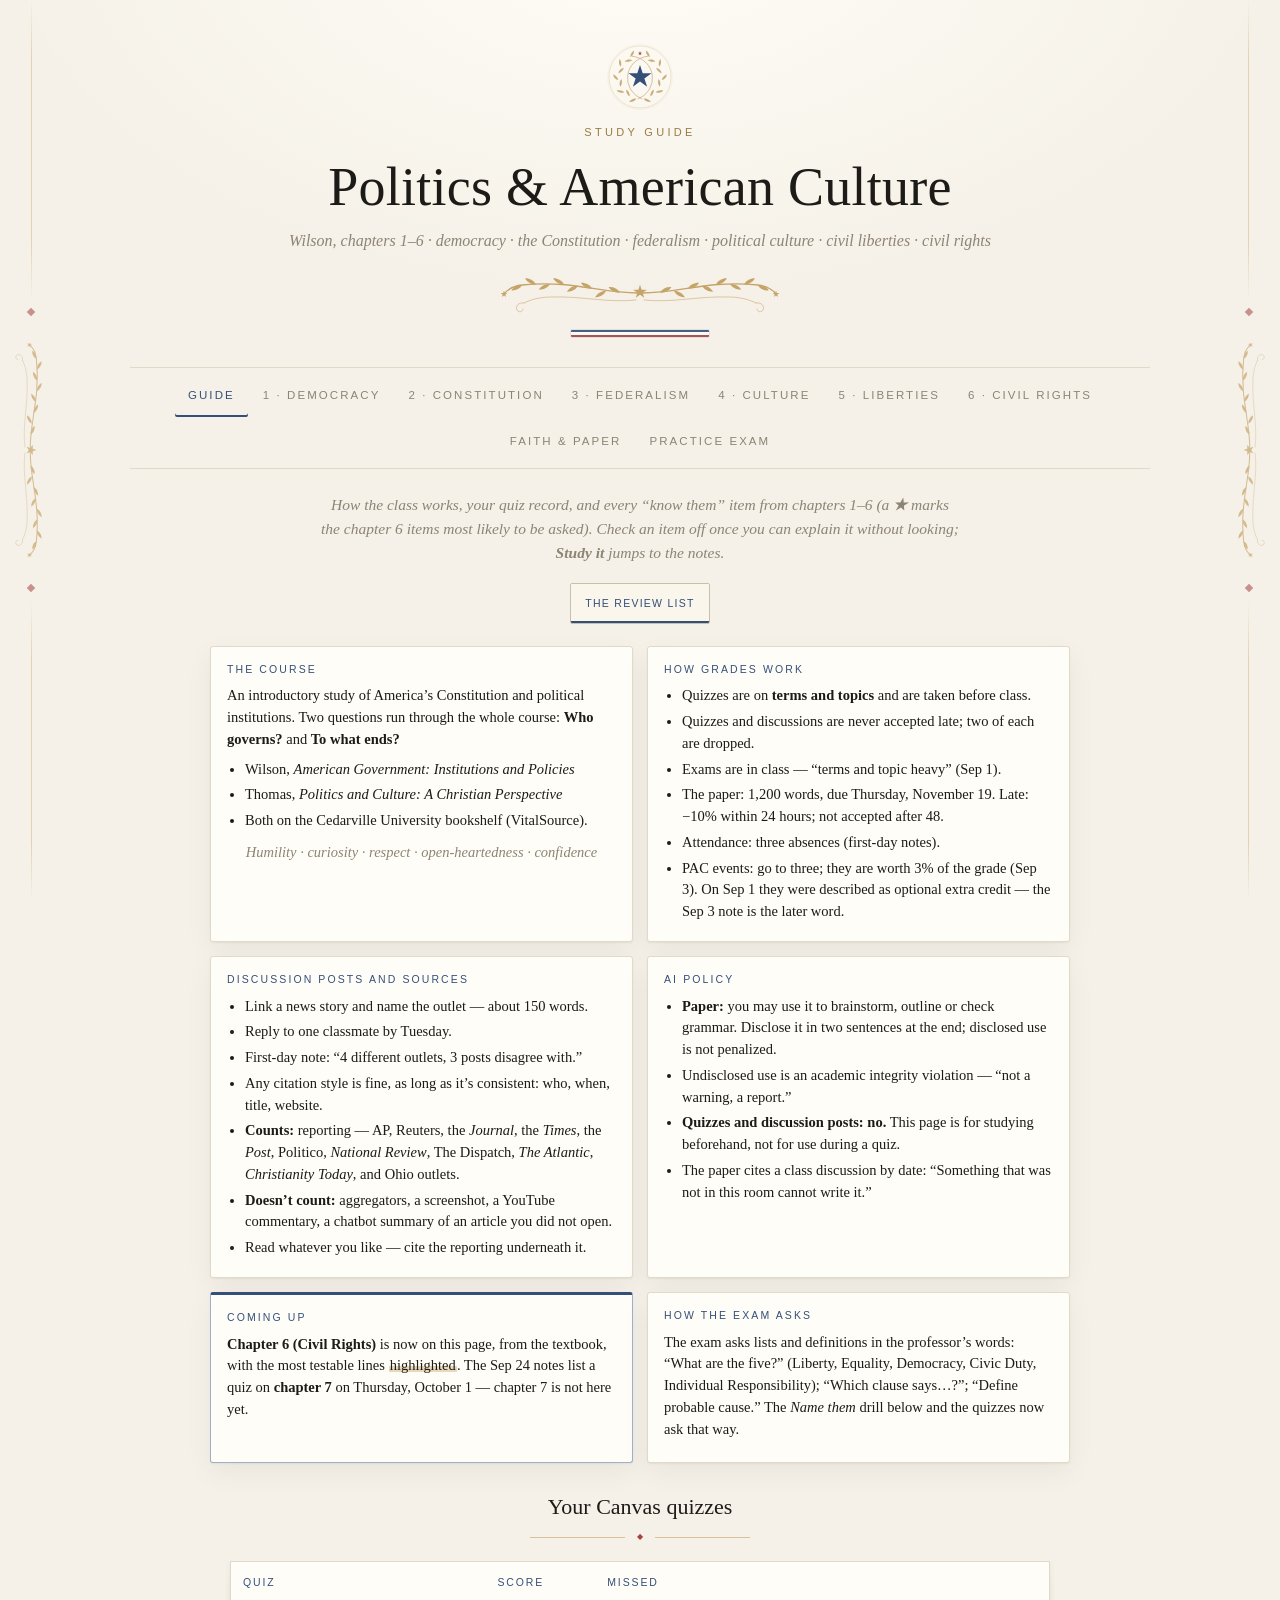
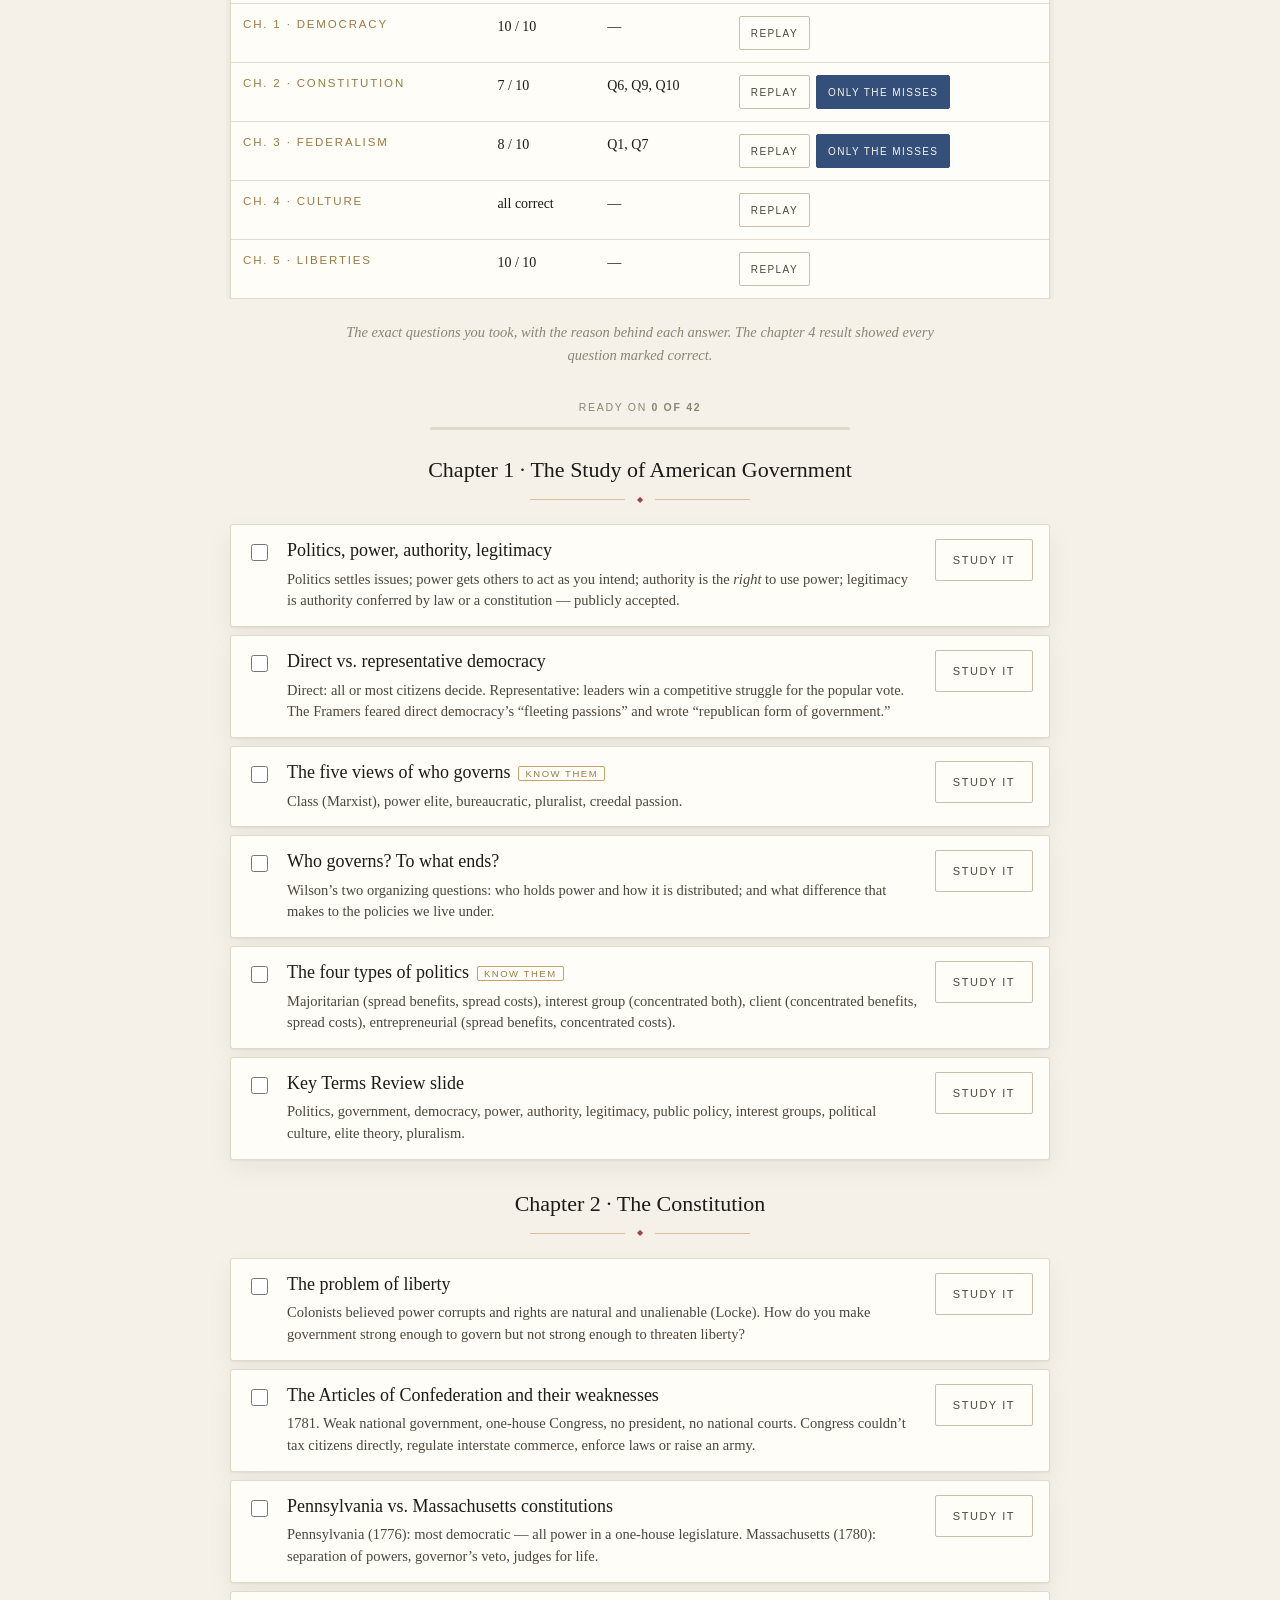
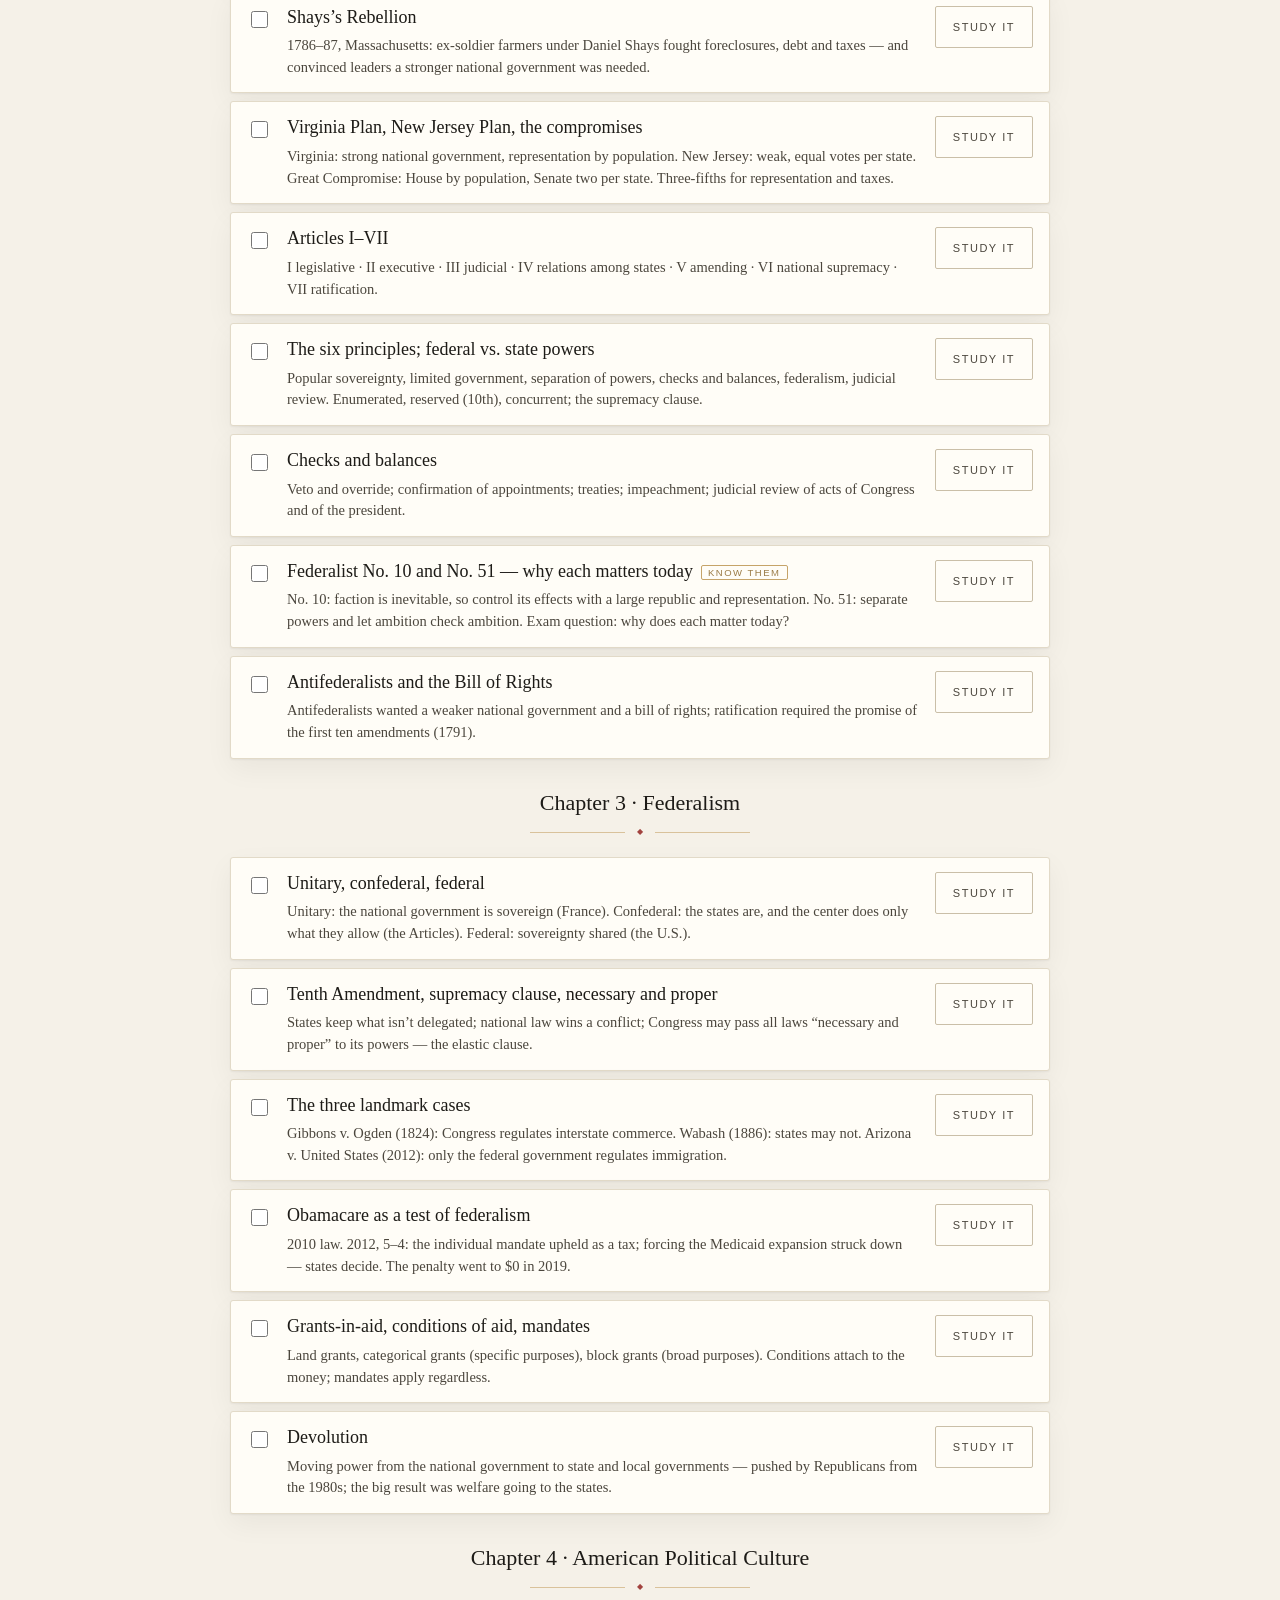
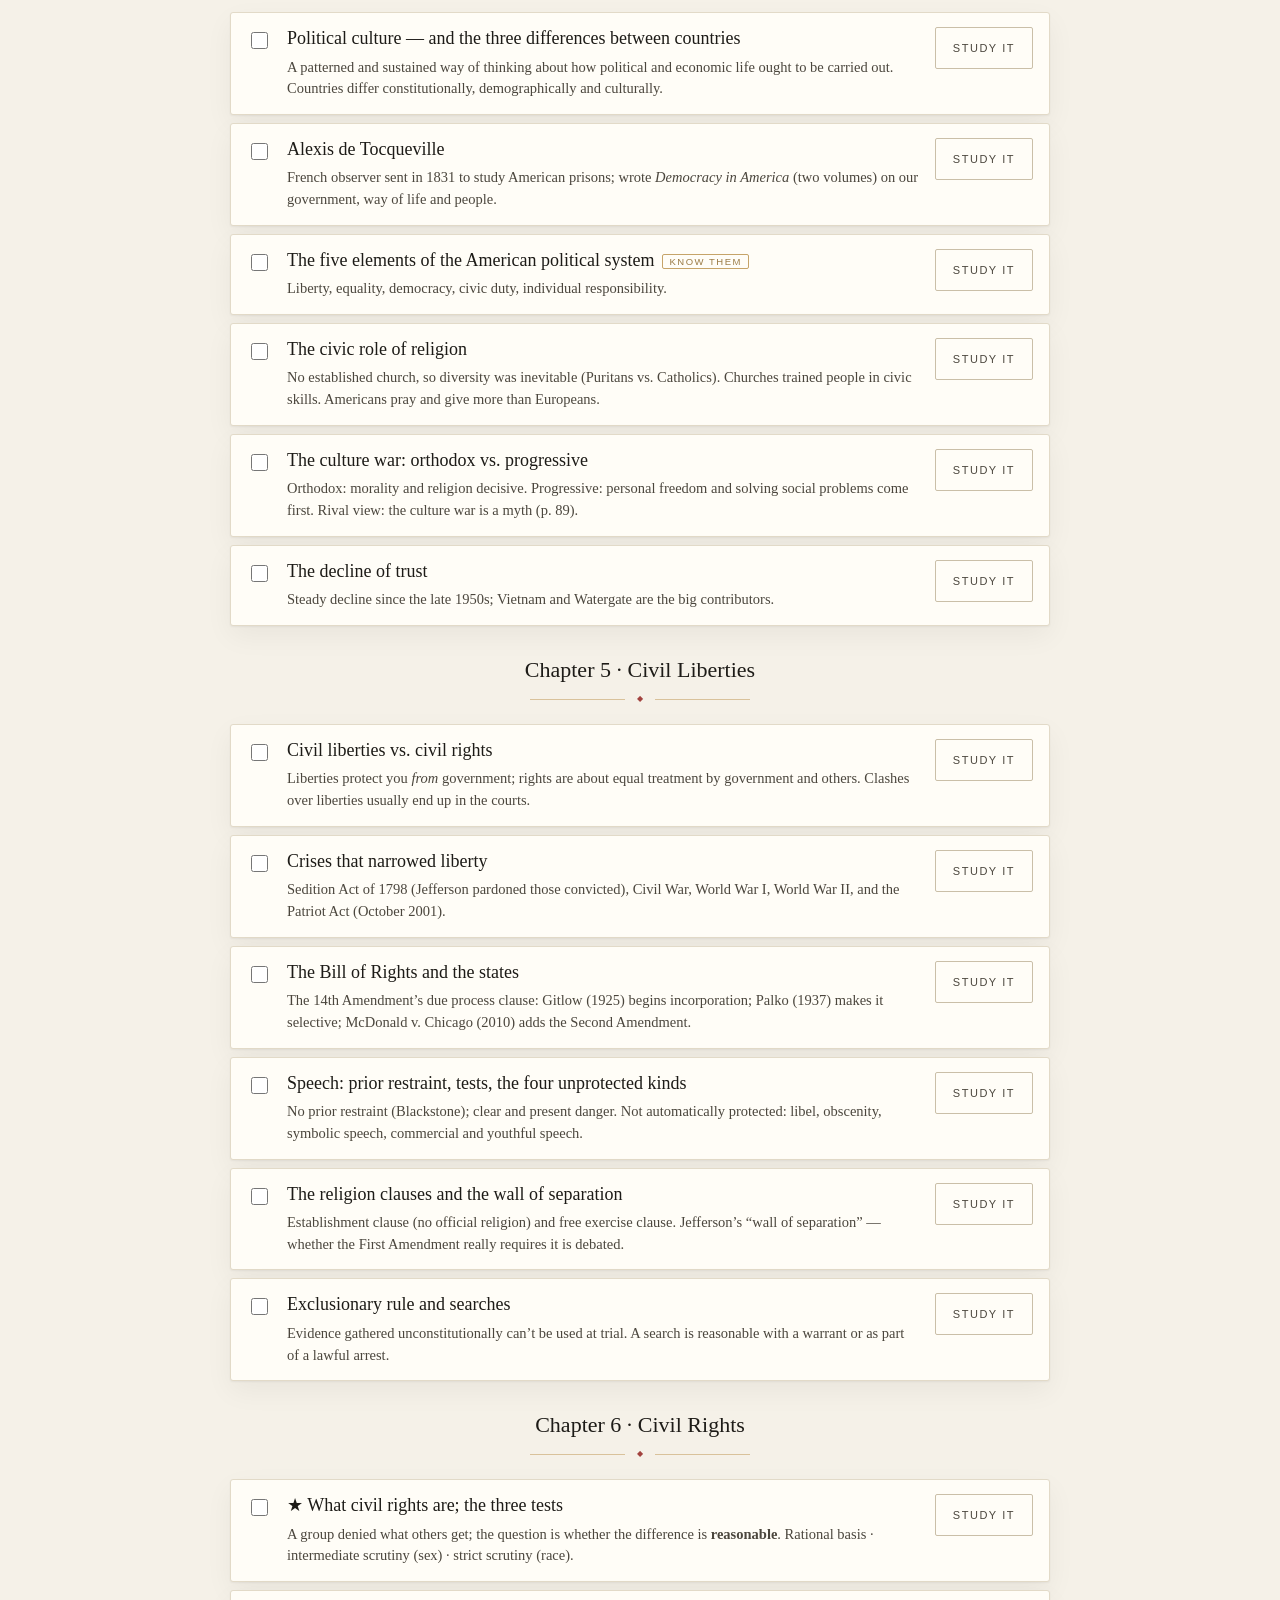
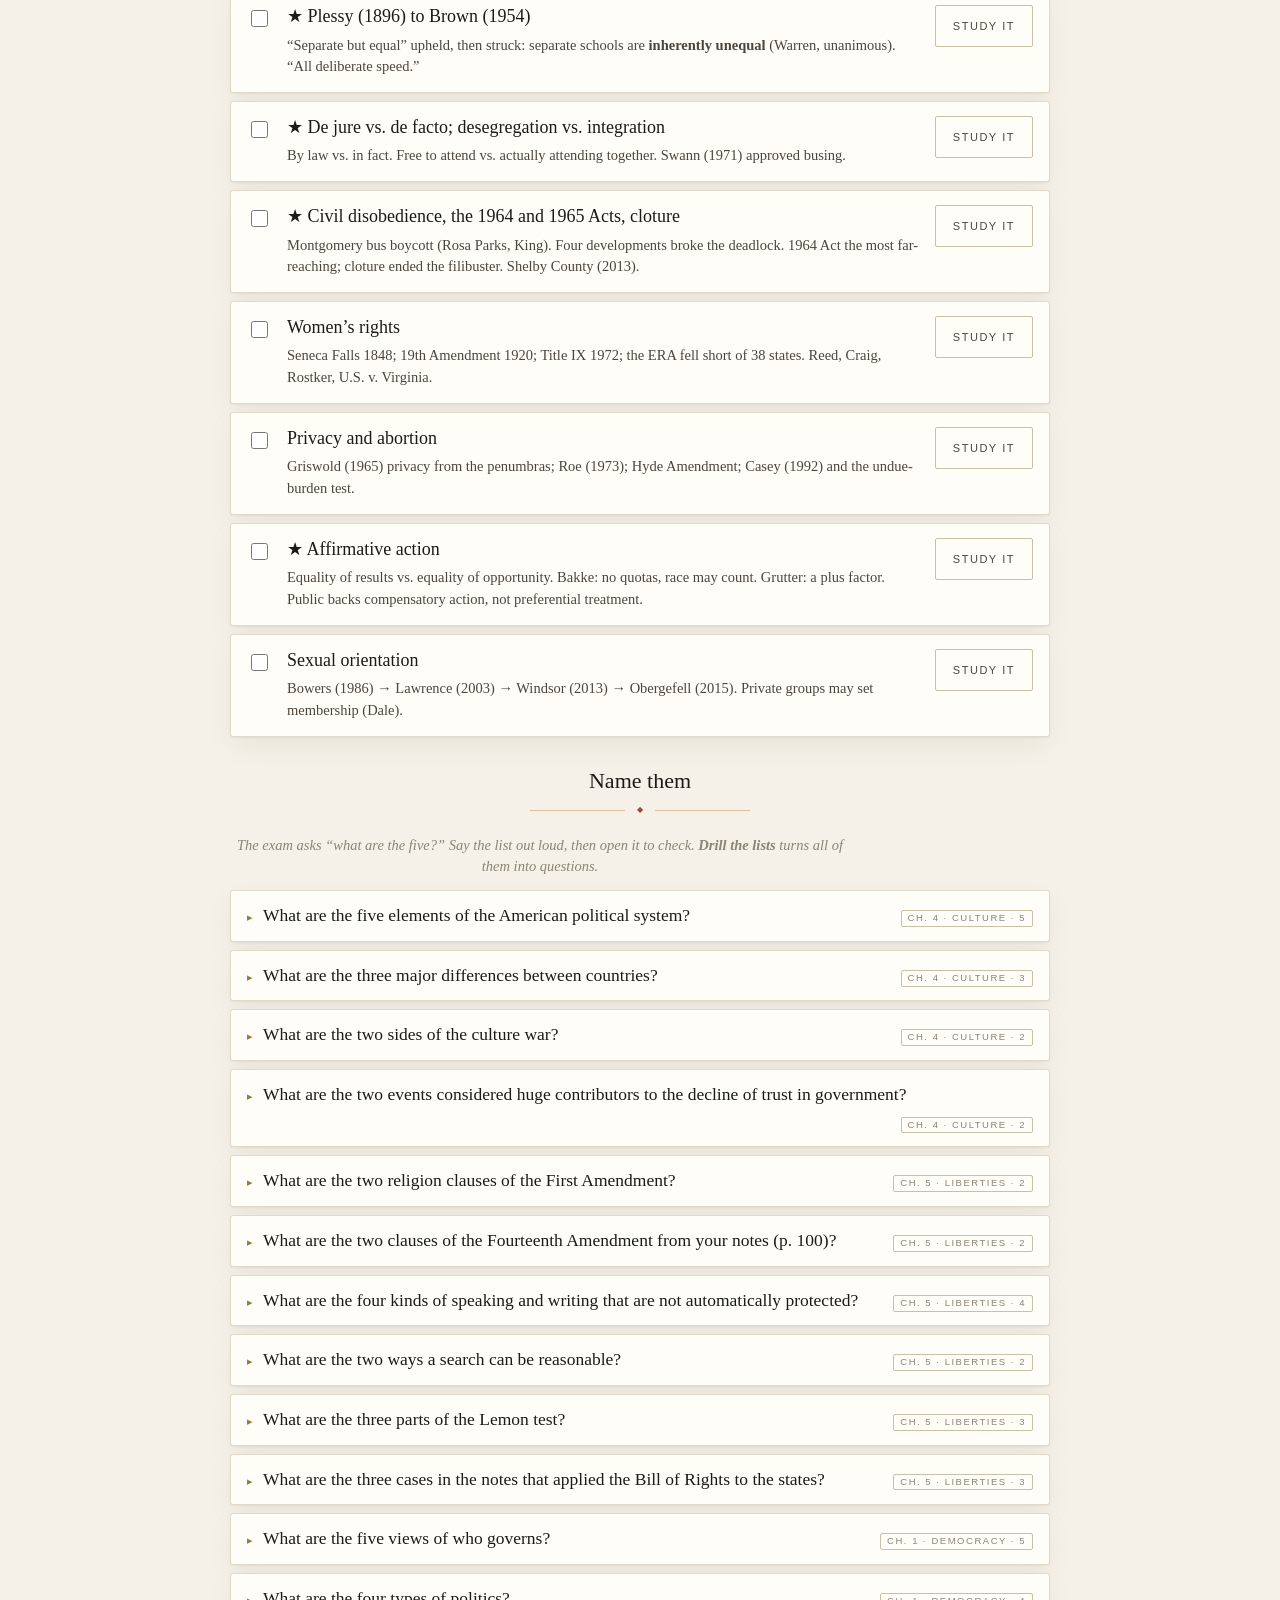
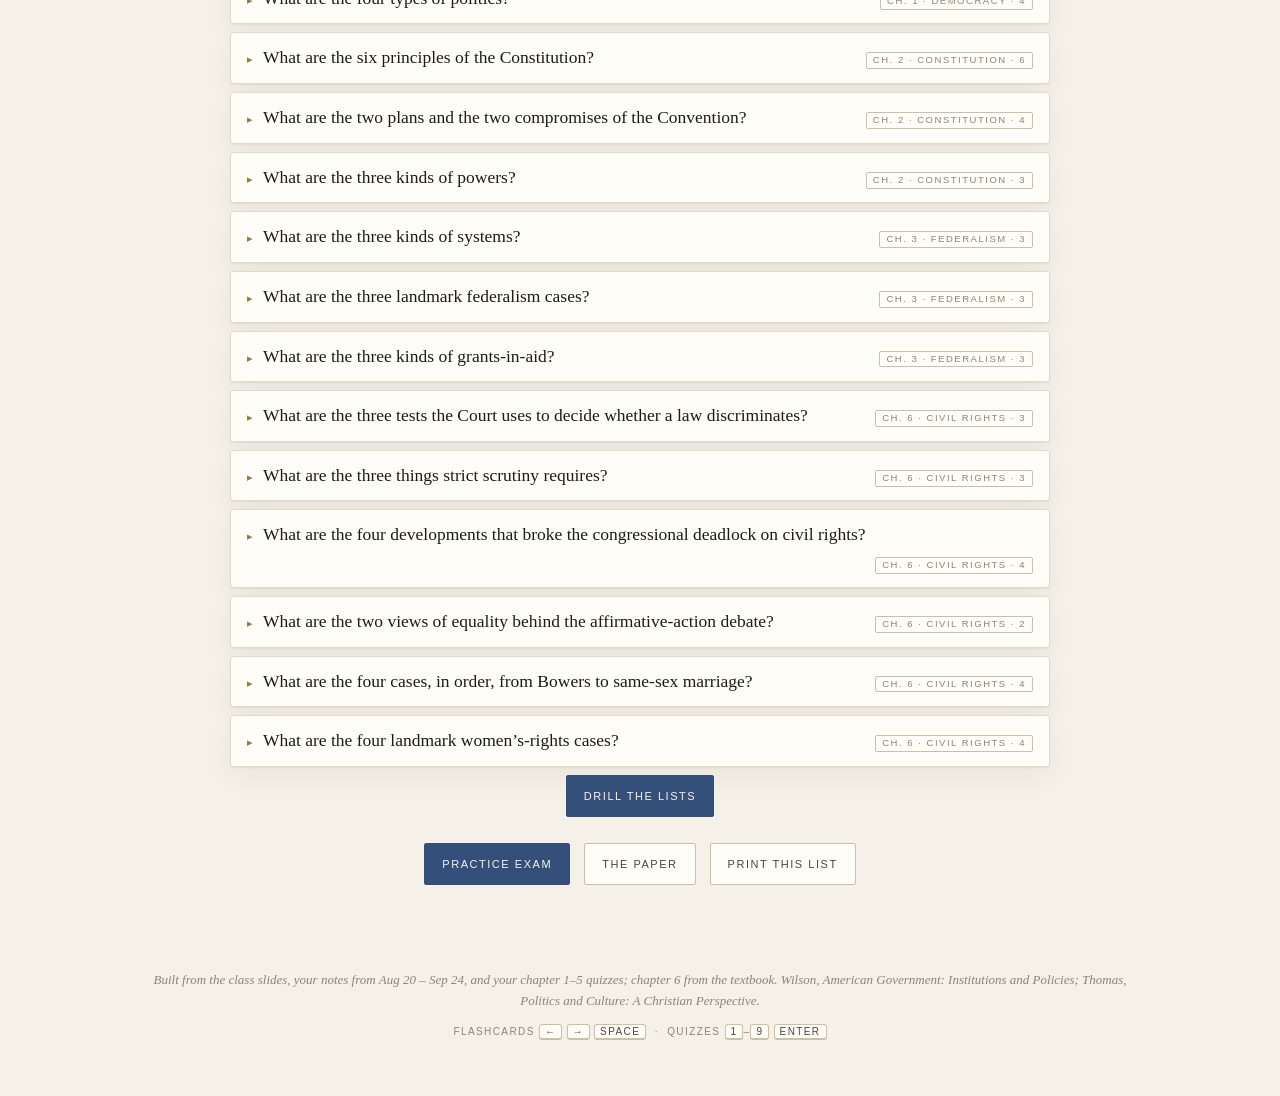
==== commit eee29f7e: "A hint of red, white and blue: navy star in the seal, a slim tricolor ribbon, navy tabs and buttons;" ====
--- a/index.html
+++ b/index.html
@@ -462,6 +462,27 @@
 /* when an option bar wraps on a phone, every row fills the width */
 .seg{justify-content:center}
 .seg button{flex:1 1 auto;border-bottom:1px solid var(--line);margin-bottom:-1px}
+
+/* ============ a hint of red, white and blue — the parchment and gold stay the base ============ */
+:root{--navy:#34507a;--navy-soft:#9fb0c9;--crimson:#a2433f;--crimson-soft:#dcb1ab}
+header .emblem{color:var(--gold-soft)}                 /* gold wreath, navy star, a small red star on top */
+header::after{content:"";display:block;width:138px;height:7px;margin:16px auto 0;border-radius:1px;
+  background:linear-gradient(to bottom,var(--navy) 0 2px,#fffdf7 2px 5px,var(--crimson) 5px 7px);
+  box-shadow:0 0 0 1px rgba(52,80,122,.12);opacity:.9}
+.topic-btn[aria-selected="true"]{color:var(--navy);box-shadow:inset 0 -2px 0 var(--navy)}
+.topic-btn:hover{color:var(--navy)}
+.h2{color:var(--navy)}
+.divider span{color:var(--crimson)}
+.qnum{color:var(--navy)}
+.dots i.on{background:var(--crimson)}
+.progress i{background:var(--navy)}
+.rail .bead{color:var(--crimson);background:var(--crimson);opacity:.55}
+.box h4,.boxrow .box h4{color:var(--navy)}
+.box.next{border-color:var(--navy-soft);border-top:3px solid var(--navy)}
+.seg button[aria-pressed="true"]{color:var(--navy);box-shadow:inset 0 -2px 0 var(--navy)}
+.btn.primary{background:var(--navy);border-color:var(--navy)}
+.btn.primary:hover{background:var(--crimson);border-color:var(--crimson)}
+.tbl th{color:var(--navy)}
 </style>
 </head>
 <body>
@@ -524,8 +545,8 @@
       </g>
     </g>
     <use href="#wreath" transform="matrix(-1 0 0 1 120 0)"/>
-    <use href="#st" transform="translate(60 60) scale(2.2)" fill="currentColor"/>
-    <use href="#st" transform="translate(60 17) scale(.42)" fill="currentColor"/>
+    <use href="#st" transform="translate(60 60) scale(2.2)" fill="#34507a"/>
+    <use href="#st" transform="translate(60 17) scale(.42)" fill="#a2433f"/>
   </symbol>
 </svg>
 
@@ -1992,12 +2013,12 @@
  {tp:"c6",t:"mc",q:"Rosa Parks’s arrest led to:",a:"the Montgomery bus boycott",w:["the Greensboro sit-in","the March on Washington","the Southern Manifesto"],e:"1955–56, led by Martin Luther King, Jr."},
  {tp:"c6",t:"mc",q:"Peacefully violating a law and allowing oneself to be arrested is:",a:"civil disobedience",w:["cloture","a filibuster","massive resistance"],e:"The philosophy of the early demonstrations."},
  {tp:"c6",t:"mc",q:"The Senate rule to end a filibuster is:",a:"cloture",w:["preclearance","a discharge petition","a veto override"],e:"Invoked 71–29 on June 10, 1964 for the Civil Rights Act."},
- {tp:"c6",t:"mc",q:"Which civil rights law was the most far-reaching, covering voting, employment, schools and public accommodations?",a:"The Civil Rights Act of 1964",w:["The Civil Rights Act of 1957","The Voting Rights Act of 1965","The Civil Rights Act of 1968"],e:"1964."},
- {tp:"c6",t:"mc",q:"The Civil Rights Act of 1968 was aimed chiefly at discrimination in:",a:"housing",w:["voting","schools","employment"],e:"Housing."},
- {tp:"c6",t:"mc",q:"Which law suspended literacy tests and sent federal voting examiners?",a:"The Voting Rights Act of 1965",w:["The Civil Rights Act of 1957","Title IX","The Civil Rights Act of 1991"],e:"1965."},
+ {tp:"c6",t:"mc",q:"Which civil rights law was the most far-reaching, covering voting, employment, schools and public accommodations?",a:"The Civil Rights Act of 1964",w:["The Civil Rights Act of 1957","The Voting Rights Act of 1965","The Civil Rights Act of 1968"],e:"1964 — voting, public accommodations, schools, employment and federal funds."},
+ {tp:"c6",t:"mc",q:"The Civil Rights Act of 1968 was aimed chiefly at discrimination in:",a:"housing",w:["voting","schools","employment"],e:"Housing — it banned, by stages, discrimination in most sales and rentals."},
+ {tp:"c6",t:"mc",q:"Which law suspended literacy tests and sent federal voting examiners?",a:"The Voting Rights Act of 1965",w:["The Civil Rights Act of 1957","Title IX","The Civil Rights Act of 1991"],e:"The Voting Rights Act of 1965."},
  {tp:"c6",t:"mc",q:"Shelby County v. Holder (2013) struck down:",a:"the Voting Rights Act’s preclearance formula",w:["the Civil Rights Act of 1964","same-sex marriage bans","affirmative action in Michigan"],e:"5–4; Roberts: “things have changed dramatically.”"},
- {tp:"c6",t:"mc",q:"The women’s rights movement probably began with:",a:"the Seneca Falls Convention (1848)",w:["the Nineteenth Amendment (1920)","The Feminine Mystique (1963)","the ERA (1972)"],e:"Seneca Falls, 1848."},
- {tp:"c6",t:"mc",q:"The Nineteenth Amendment (1920):",a:"barred denying the vote on account of sex",w:["created the Equal Rights Amendment","banned sex discrimination in education","gave women the right to serve on juries"],e:"1920."},
+ {tp:"c6",t:"mc",q:"The women’s rights movement probably began with:",a:"the Seneca Falls Convention (1848)",w:["the Nineteenth Amendment (1920)","The Feminine Mystique (1963)","the ERA (1972)"],e:"Seneca Falls, 1848 — its leaders first demanded the vote for women."},
+ {tp:"c6",t:"mc",q:"The Nineteenth Amendment (1920):",a:"barred denying the vote on account of sex",w:["created the Equal Rights Amendment","banned sex discrimination in education","gave women the right to serve on juries"],e:"1920 — no state may deny the vote on account of sex."},
  {tp:"c6",t:"mc",q:"Title IX (1972) bans sex discrimination in:",a:"education programs receiving federal aid",w:["private clubs","military combat roles","hiring by any employer"],e:"Title IX of the Education Amendments of 1972."},
  {tp:"c6",t:"mc",q:"The Equal Rights Amendment failed because:",a:"it fell short of the 38 states needed by the 1982 deadline",w:["Congress never passed it","the Supreme Court struck it down","the president vetoed it"],e:"35 states ratified in time."},
  {tp:"c6",t:"mc",q:"Unlike African Americans, women had to argue against a legal tradition that claimed to:",a:"protect them",w:["punish them","ignore them","enslave them"],e:"Protective paternalism."},
@@ -2011,8 +2032,8 @@
  {tp:"c6",t:"mc",q:"Bakke (1978) held that a medical school:",a:"could not use a fixed quota but could take race into account",w:["must use racial quotas","could never consider race","must admit by lottery"],e:"Justice Powell’s decisive opinion — diversity is legitimate."},
  {tp:"c6",t:"mc",q:"In 2003 the Court upheld the University of Michigan Law School’s use of race as:",a:"a “plus factor”",w:["a 20-point bonus","a fixed quota","the decisive factor"],e:"Grutter upheld; Gratz struck the 20-point bonus."},
  {tp:"c6",t:"mc",q:"Most Americans support helping the disadvantaged catch up through extra training. This is called:",a:"compensatory action",w:["preferential treatment","a quota","reverse discrimination"],e:"Supported; preferential treatment is opposed."},
- {tp:"c6",t:"mc",q:"Which case overruled Bowers v. Hardwick?",a:"Lawrence v. Texas (2003)",w:["Obergefell v. Hodges (2015)","Romer (1996)","United States v. Windsor (2013)"],e:"Lawrence, 5–4."},
- {tp:"c6",t:"mc",q:"Obergefell v. Hodges (2015) held that:",a:"same-sex couples have a constitutional right to marry",w:["DOMA was unconstitutional","private groups may set their membership","sodomy laws are constitutional"],e:"5–4."},
+ {tp:"c6",t:"mc",q:"Which case overruled Bowers v. Hardwick?",a:"Lawrence v. Texas (2003)",w:["Obergefell v. Hodges (2015)","Romer (1996)","United States v. Windsor (2013)"],e:"Lawrence v. Texas (2003), 5–4, struck Texas’s law and overruled Bowers."},
+ {tp:"c6",t:"mc",q:"Obergefell v. Hodges (2015) held that:",a:"same-sex couples have a constitutional right to marry",w:["DOMA was unconstitutional","private groups may set their membership","sodomy laws are constitutional"],e:"Decided 5–4 in 2015. DOMA fell in Windsor (2013); Dale (2000) let private groups set membership."},
  {tp:"c6",t:"mc",q:"United States v. Windsor (2013) struck down:",a:"the Defense of Marriage Act",w:["Proposition 8","the Hyde Amendment","Title IX"],e:"Equal federal benefits for married same-sex couples."},
  {tp:"c6",t:"mc",q:"Between 1882 and 1946, lynching was prosecuted as:",a:"a local, not a federal, crime",w:["a federal crime","treason","a violation of the Fifteenth Amendment"],e:"Which is why little was done."},
  {tp:"c6",t:"mc",q:"Black leaders shifted key civil rights decisions from Congress to:",a:"the federal courts",w:["the states","the president","the United Nations"],e:"Through a patient, carefully planned legal campaign."},
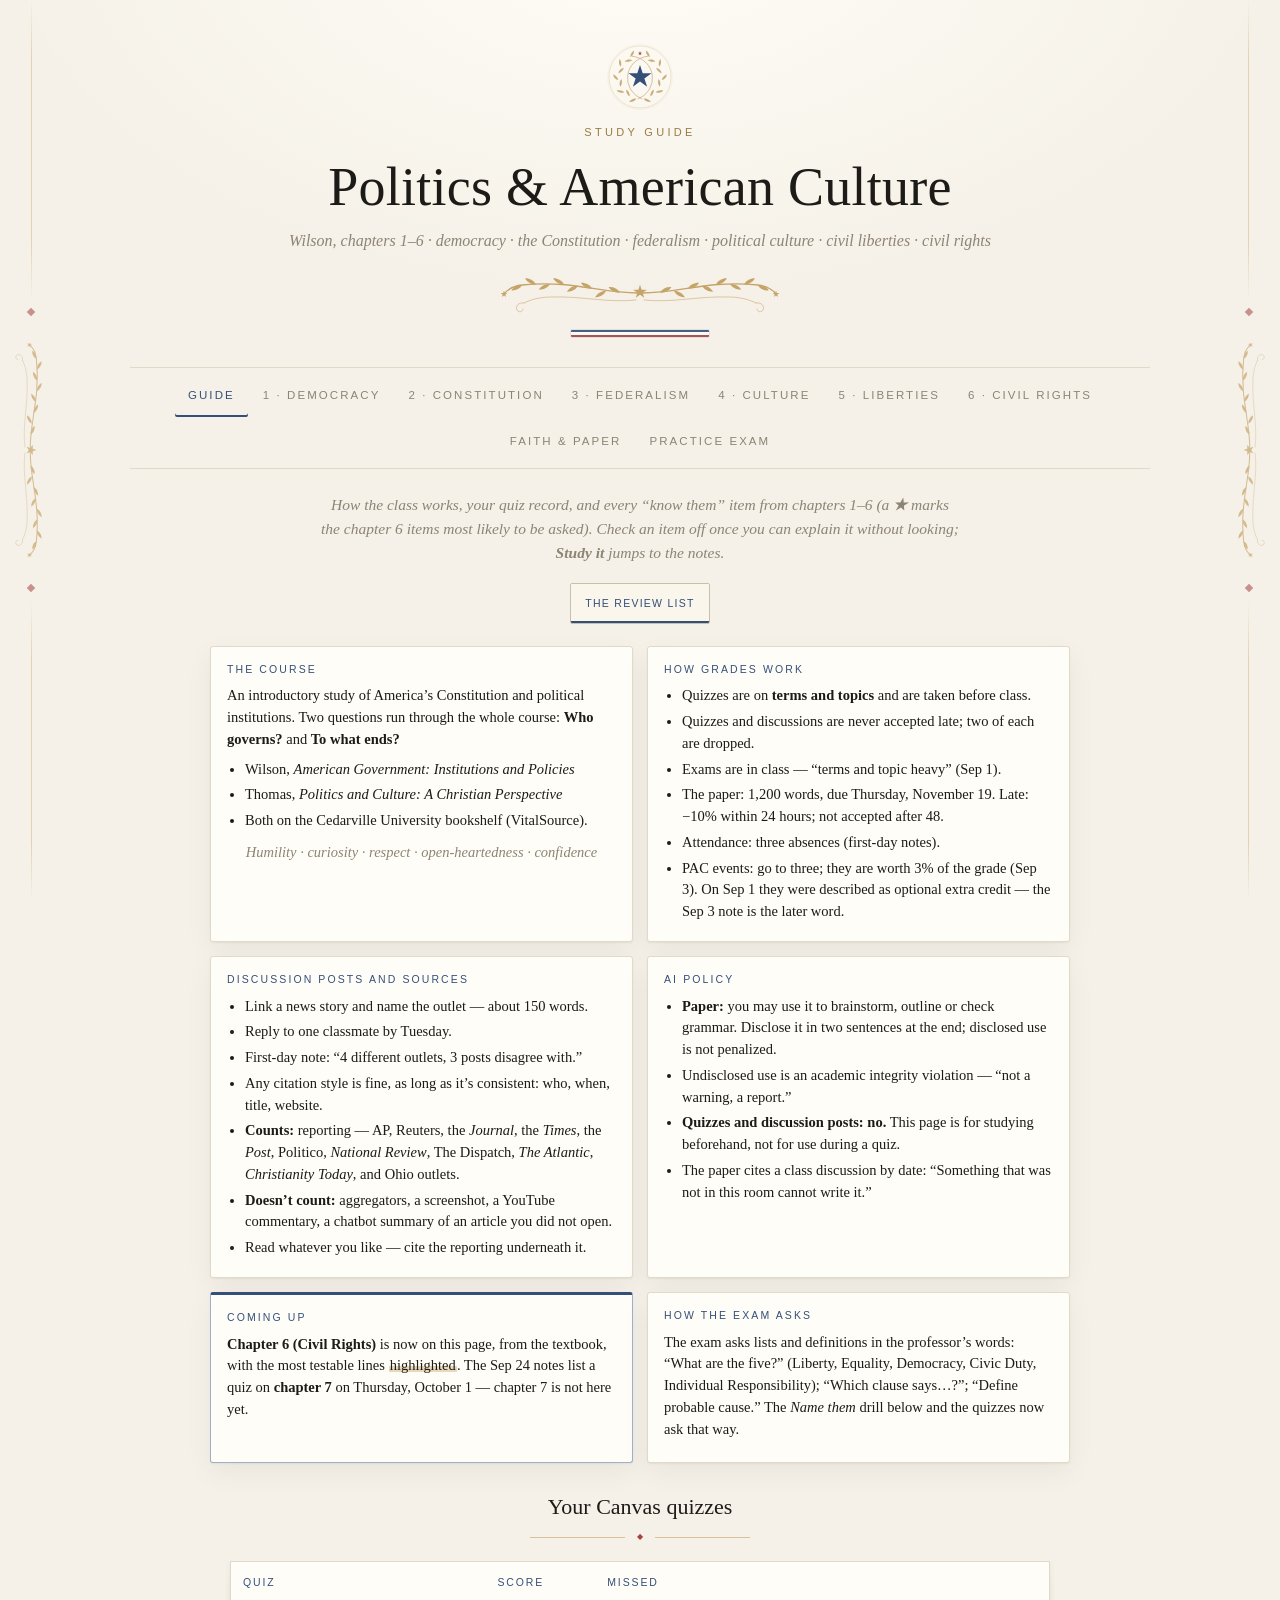
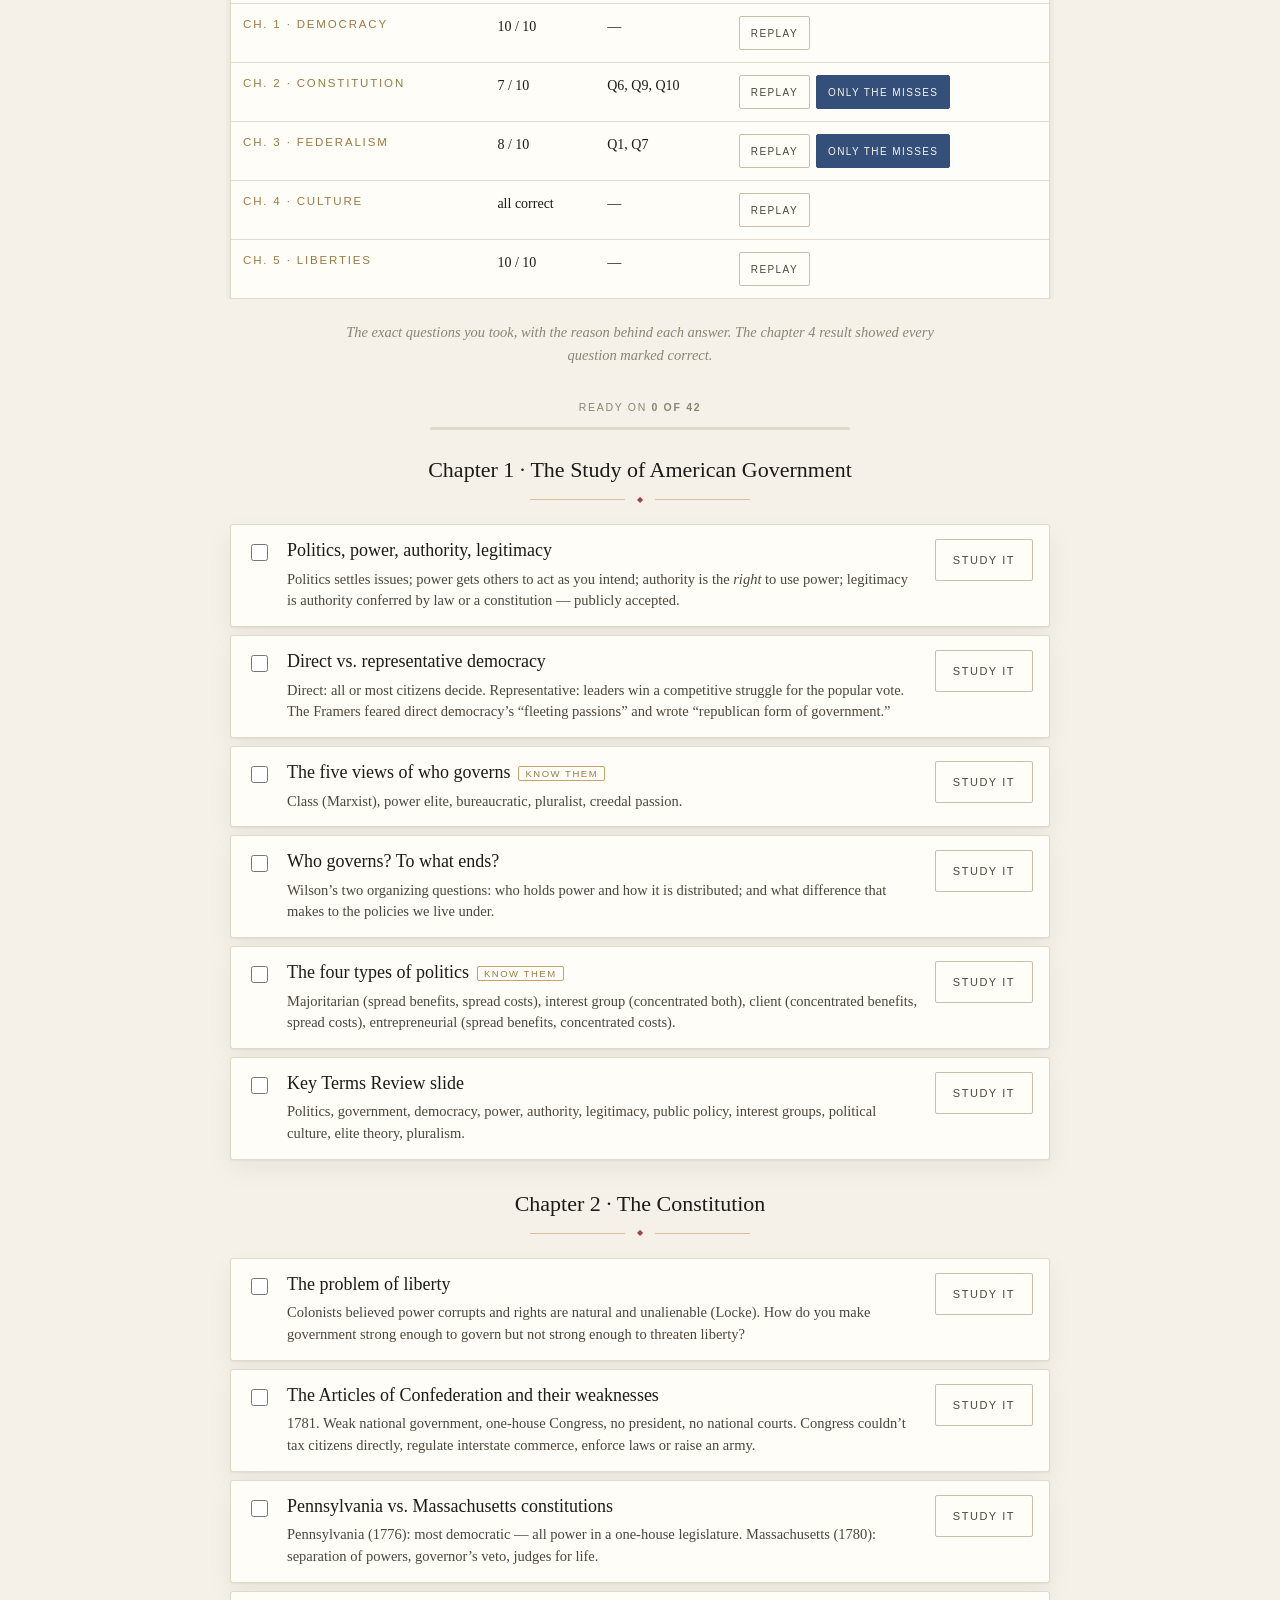
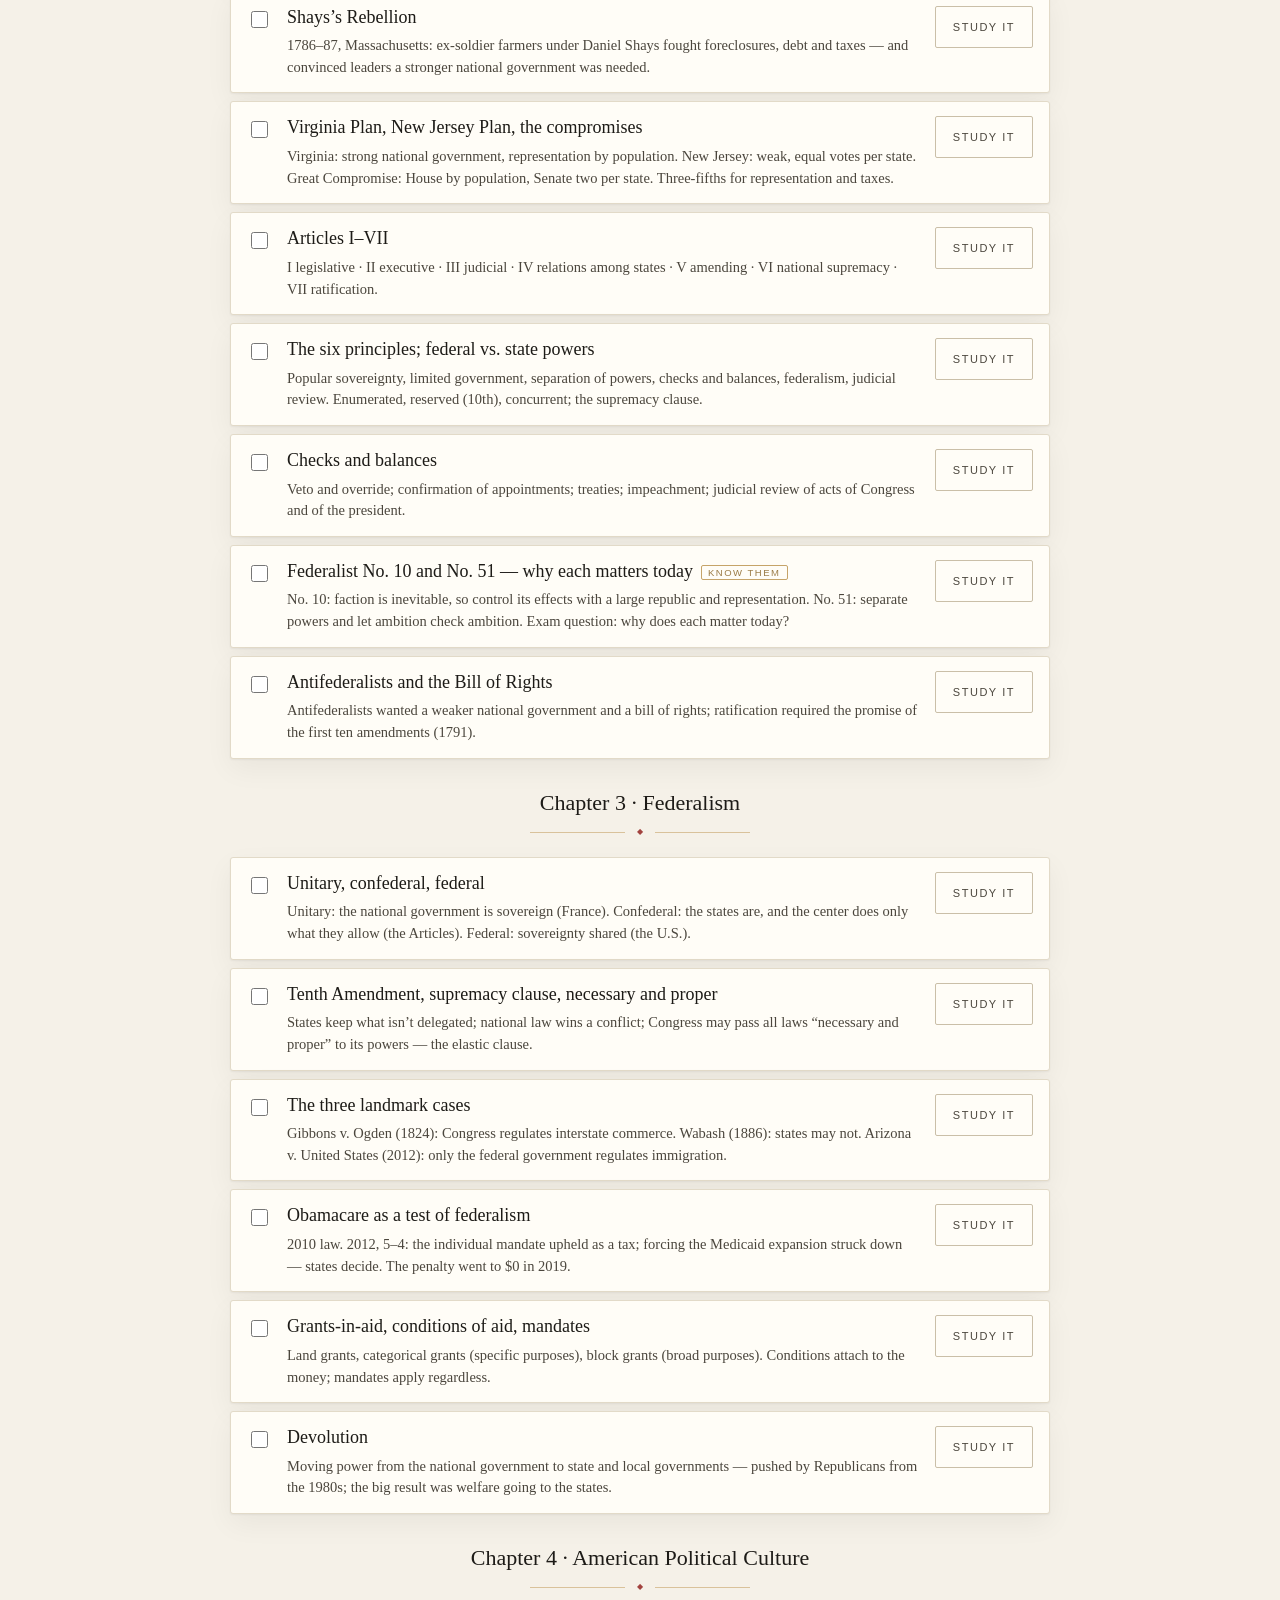
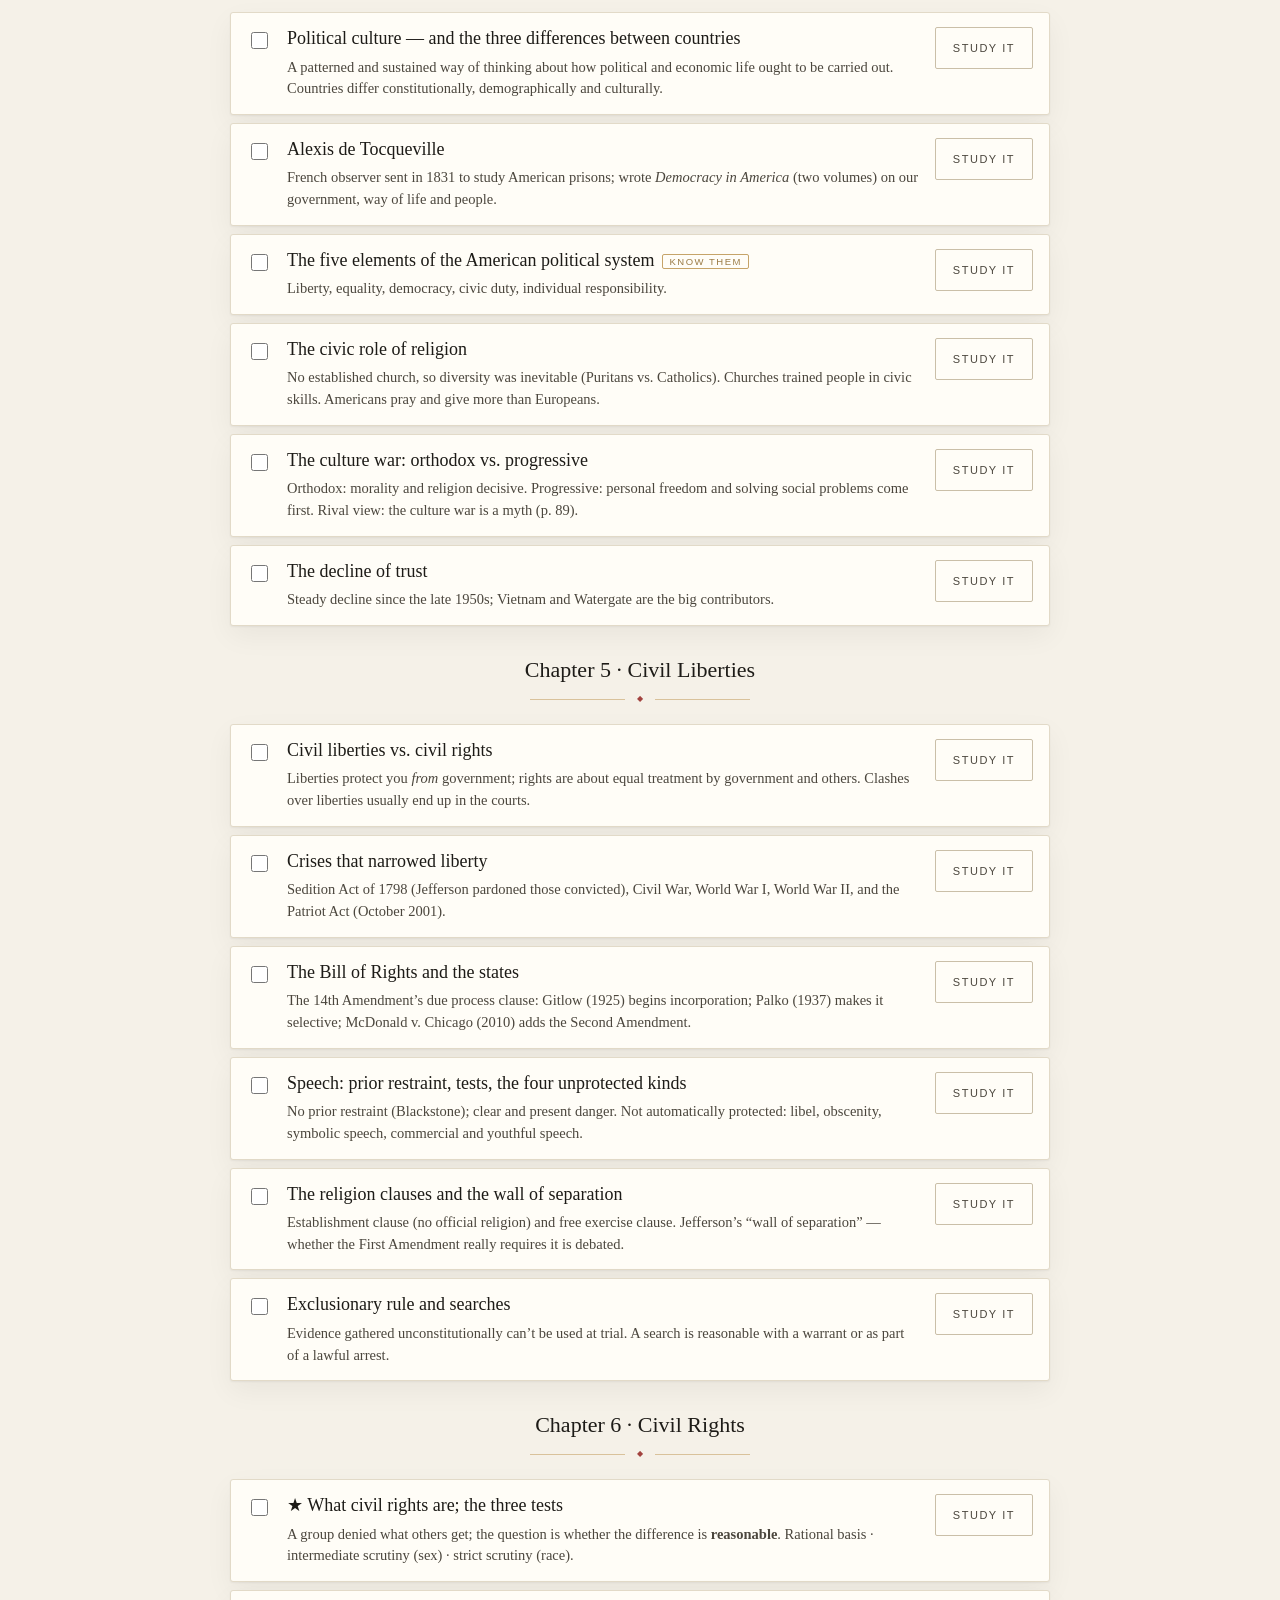
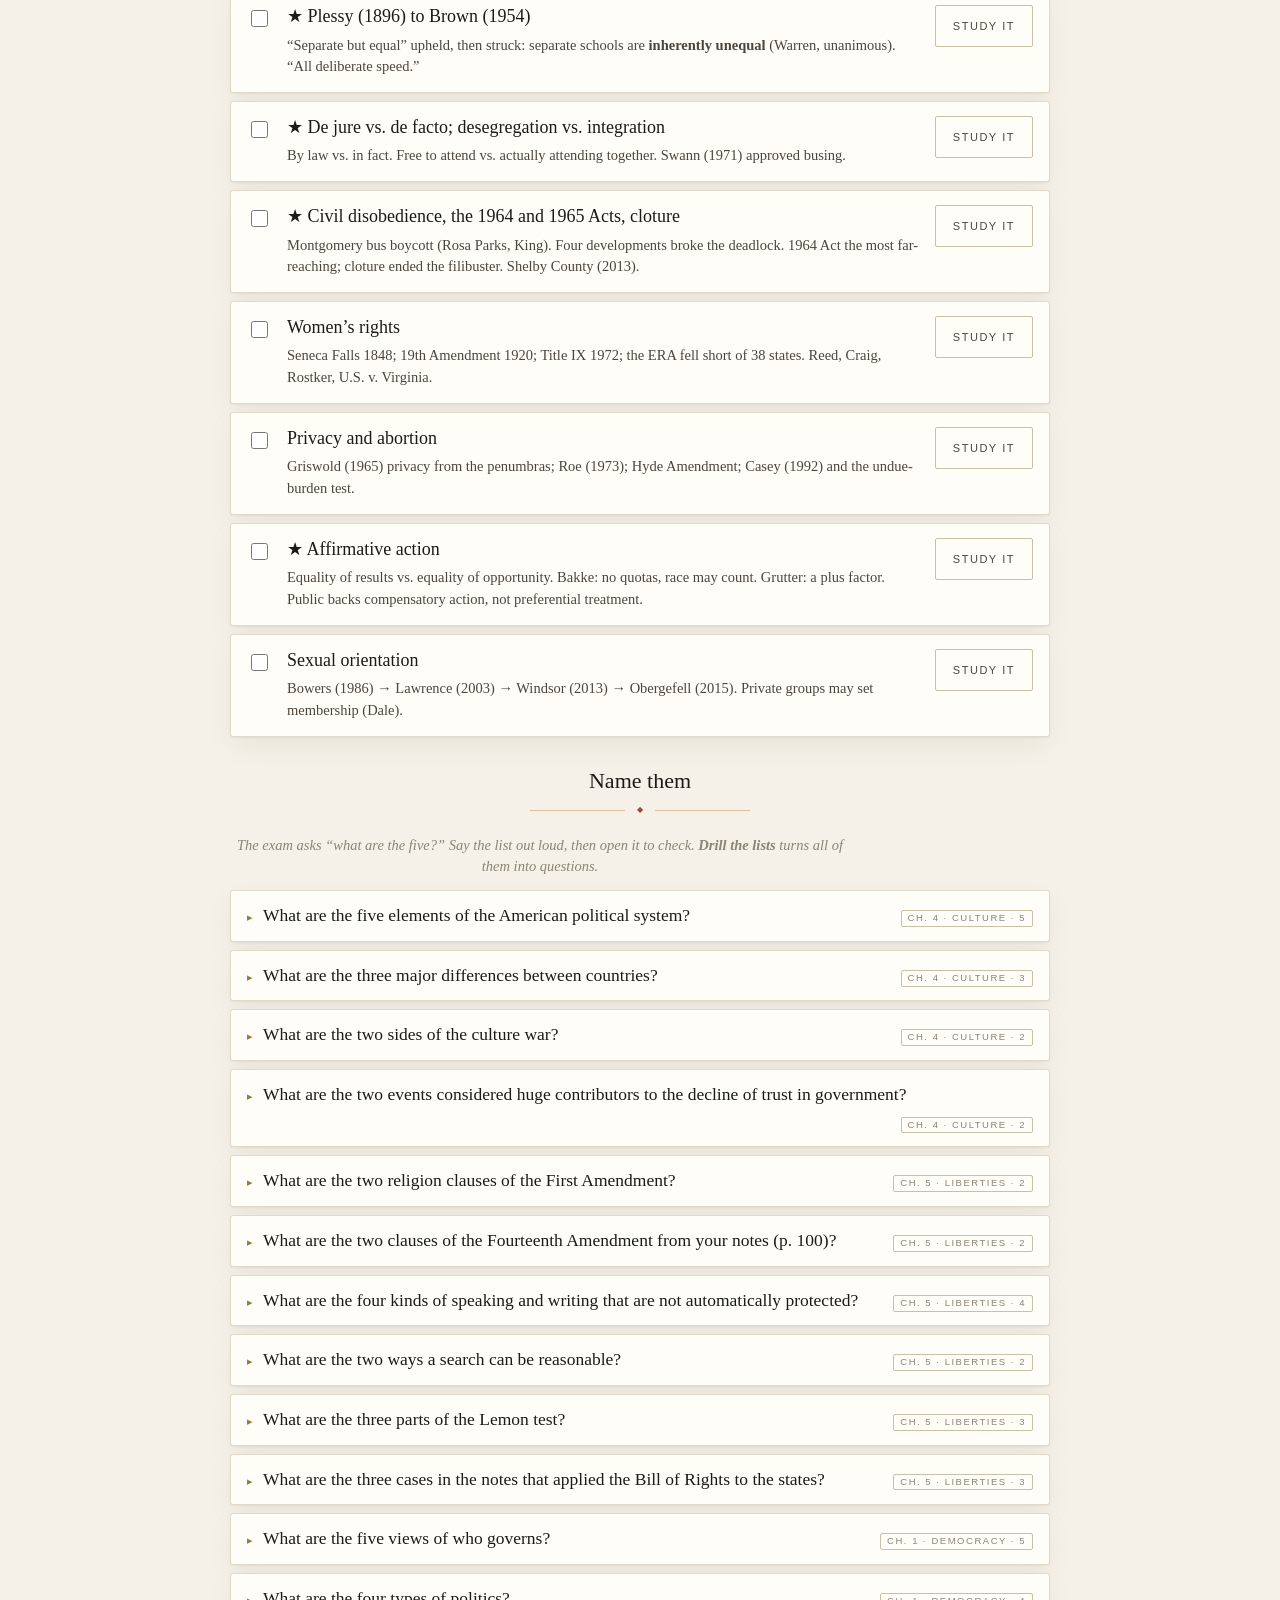
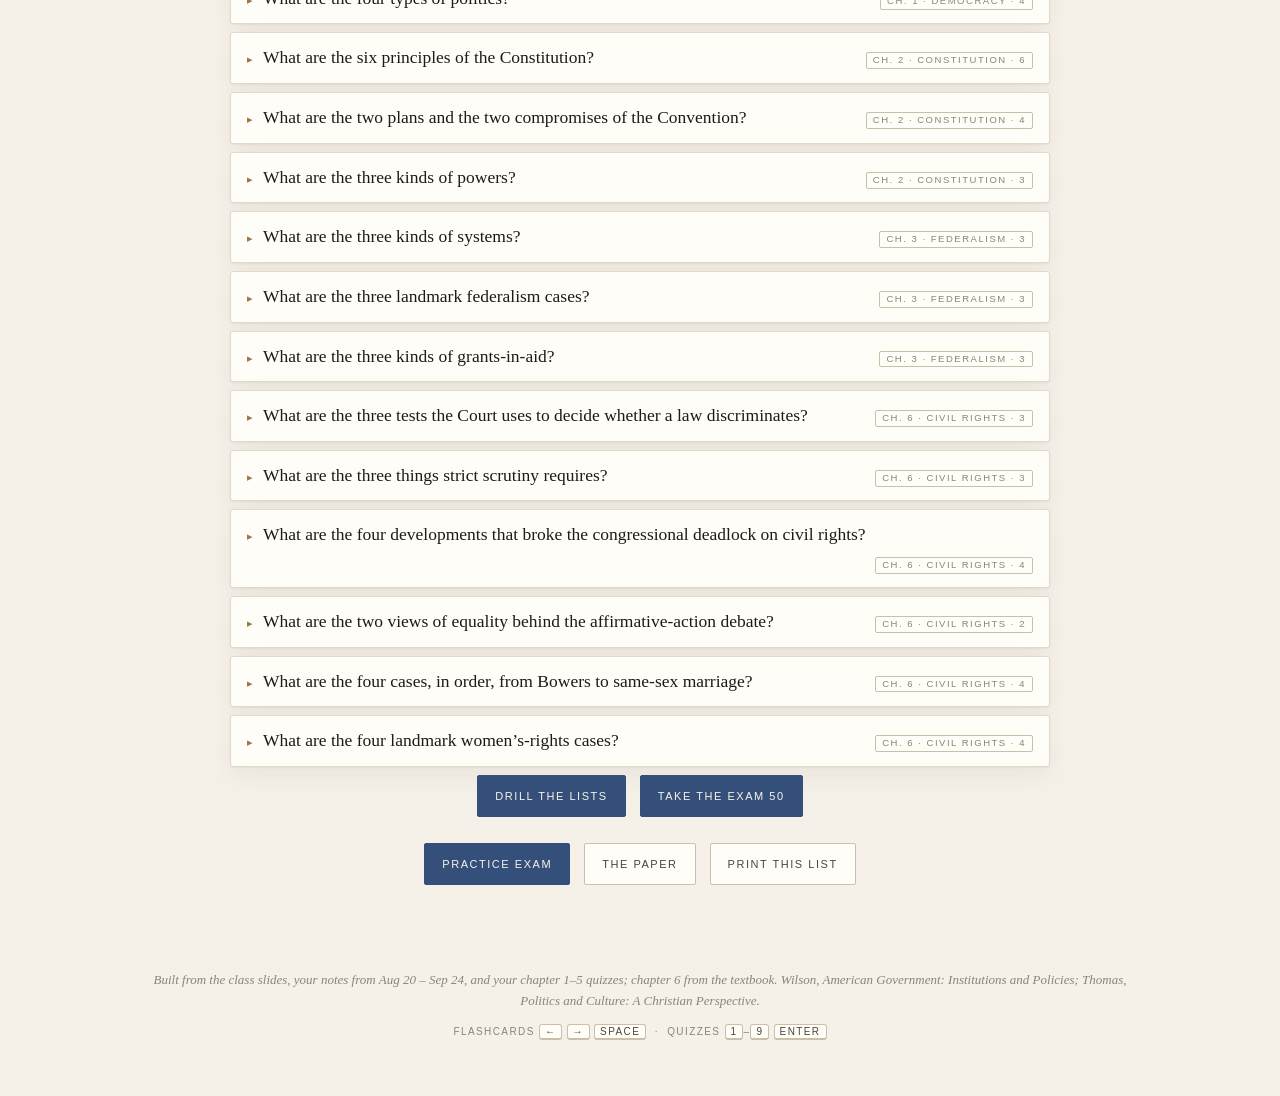
==== commit 620e4f6d: "The Exam 50: a fixed 50-question practice exam from her exam study guide Chapters 1-4 line by line f" ====
--- a/index.html
+++ b/index.html
@@ -483,6 +483,11 @@
 .btn.primary{background:var(--navy);border-color:var(--navy)}
 .btn.primary:hover{background:var(--crimson);border-color:var(--crimson)}
 .tbl th{color:var(--navy)}
+
+/* the Exam 50 button above the practice-exam setup */
+.fifty{text-align:center;margin:18px 0 6px}
+.fifty p{font-size:14px;color:var(--muted);font-style:italic;max-width:520px;margin:10px auto 0;line-height:1.5}
+.orline{text-align:center;font-family:var(--sans);font-size:10px;letter-spacing:.2em;text-transform:uppercase;color:var(--muted);margin:22px 0 4px}
 </style>
 </head>
 <body>
@@ -2223,6 +2228,87 @@
  {tp:"c5",t:"mc",q:"Your notes say the Constitution and the Bill of Rights contain a list of:",a:"competing rights and duties",w:["ranked rights, highest first","absolute rights","rights that never conflict"],e:"Competing rights and duties (Wilson pp. 97–98) — which is why clashes end up in the courts."}
 ]);
 
+/* ================================================================ the Exam 50
+   Her exam study guide, question for question: every item comes from a line the
+   guide names (chapters 1–4), plus chapter 5 terms and a few chapter 6 ideas.
+   Her rule: no court cases from chapters 5 and 6. (The two chapter 3 cases are
+   named in the guide itself, so they stay.) Fixed order, guide order; the three
+   "know them" lists are asked as name-them questions.                           */
+var EXAM50_LISTS = {c1a:"five-views", c1b:"four-types", c4a:"five-elements"};
+var EXAM50 = [
+ /* ---- chapter 1 (9 + two lists) ---- */
+ {tp:"c1",t:"mc",q:"A conflict, real or apparent, between the interests, ideas, or beliefs of different citizens is called:",a:"an issue",w:["politics","power","legitimacy"],e:"An issue — politics is the activity by which an issue is agitated or settled."},
+ {tp:"c1",t:"mc",q:"“The activity — negotiation, argument, discussion, application of force, persuasion, etc. — by which an issue is agitated or settled” defines:",a:"politics",w:["an issue","authority","democracy"],e:"Politics."},
+ {tp:"c1",t:"mc",q:"The ability of one person to get another person to act in accordance with the first person’s intentions is:",a:"power",w:["authority","legitimacy","a benefit"],e:"Power. Authority is the right to use power."},
+ {tp:"c1",t:"mc",q:"Authority means:",a:"the right to use power",w:["the ability to make others act","political authority conferred by a constitution","rule by the many"],e:"Authority is the right to use power; legitimacy is authority conferred by law or a constitution."},
+ {tp:"c1",t:"mc",q:"Political authority conferred by law or by a state or national constitution is:",a:"legitimacy",w:["power","an issue","a republic"],e:"Legitimacy."},
+ {tp:"c1",t:"mc",q:"Aristotle’s definition of democracy is:",a:"the “rule of the many”",w:["the “rule of the few”","the “rule of the best”","the “rule of law”"],e:"Democracy describes regimes that come as close as possible to the rule of the many."},
+ {tp:"c1",t:"mc",q:"A government in which leaders make decisions by winning a competitive struggle for the popular vote is:",a:"representative democracy",w:["direct or participatory democracy","a confederation","a unitary system"],e:"Direct democracy is where all or most citizens participate directly."},
+ {tp:"c1",t:"mc",q:"Why did many of the Framers distrust direct democracy?",a:"People often decide large issues on the basis of fleeting passions",w:["Too few citizens could vote","The states would lose all their power","It would require a king"],e:"They believed it would lead to bad decisions."},
+ {tp:"c1",t:"tf",q:"The Constitution uses the word “democracy”; it calls the government a democracy directly.",a:false,e:"False — it speaks of a “republican form of government,” meaning what we call representative democracy."},
+ {tp:"c1",t:"list",list:"c1a"},
+ {tp:"c1",t:"mc",q:"According to Wilson, who are the preferred vehicles for the advocates of unpopular causes?",a:"The courts",w:["The political parties","Congress","State governors"],e:"The courts."},
+ {tp:"c1",t:"list",list:"c1b"},
+ /* ---- chapter 2 (12) ---- */
+ {tp:"c2",t:"mc",q:"Where and when was the Constitutional Convention held?",a:"Philadelphia, 1787",w:["Boston, 1776","New York, 1789","Philadelphia, 1776"],e:"Philadelphia, 1787."},
+ {tp:"c2",t:"mc",q:"Unalienable rights are based on:",a:"nature and Providence, not the whims or preferences of people",w:["the laws passed by Congress","the will of the majority","the king’s grant"],e:"Unalienable rights — from nature and Providence."},
+ {tp:"c2",t:"mc",q:"The Articles of Confederation were:",a:"a weak constitution that governed America during the Revolutionary War",w:["the plan for a strong national government","the first ten amendments","the Massachusetts constitution of 1780"],e:"A weak constitution."},
+ {tp:"c2",t:"mc",q:"Which state constitution was the most radically democratic, giving all power to a one-house (unicameral) legislature?",a:"Pennsylvania, 1776",w:["Massachusetts, 1780","Virginia, 1776","New Jersey, 1787"],e:"Pennsylvania’s constitution of 1776."},
+ {tp:"c2",t:"mc",q:"The Massachusetts constitution of 1780 was less democratic. Which feature did it have?",a:"A governor who could veto the legislature, and judges who served for life",w:["All power in a one-house legislature","No governor at all","Judges elected every year"],e:"A clear separation of powers among the branches."},
+ {tp:"c2",t:"mc",q:"Shays’s Rebellion (1787) was an attempt by ex-Revolutionary War soldiers to:",a:"prevent foreclosures of farms caused by high interest rates and taxes",w:["overthrow the Continental Congress","free enslaved people in Virginia","stop the Constitutional Convention"],e:"It occurred in Massachusetts."},
+ {tp:"c2",t:"mc",q:"The Framers’ defense of liberty as a natural right came from the writings of:",a:"John Locke",w:["Thomas Hobbes","Alexis de Tocqueville","Aristotle"],e:"The 17th-century English philosopher John Locke."},
+ {tp:"c2",t:"mc",q:"The proposal to create a strong national government was the:",a:"Virginia Plan",w:["New Jersey Plan","Great Compromise","Articles of Confederation"],e:"The New Jersey Plan proposed a weak national government."},
+ {tp:"c2",t:"mc",q:"The Great Compromise created:",a:"a House based on state population and a Senate with two members for each state",w:["one house with equal votes for every state","a Senate elected by population","a single executive council"],e:"A popularly elected House and a state-selected Senate."},
+ {tp:"c2",t:"mc",q:"Government authority shared by national and state governments is:",a:"federalism",w:["separation of powers","enumerated powers","a unitary system"],e:"Federalism."},
+ {tp:"c2",t:"mc",q:"Powers given to the national government alone are:",a:"enumerated powers",w:["reserved powers","conditions of aid","separation of powers"],e:"Enumerated powers."},
+ {tp:"c2",t:"mc",q:"Those who favored a weaker national government were the:",a:"Antifederalists",w:["Federalists","Framers","Loyalists"],e:"The Antifederalists."},
+ /* ---- chapter 3 (7) ---- */
+ {tp:"c3",t:"mc",q:"The fight over the 2010 federal health reform law (Obamacare) was in large part a battle over:",a:"how the federal government should relate to the states",w:["the separation of church and state","the president’s war powers","the right to a jury trial"],e:"A federalism fight."},
+ {tp:"c3",t:"mc",q:"Gibbons v. Ogden (1824) held that the commerce clause gives the national government exclusive power to regulate:",a:"interstate commerce",w:["immigration","elections","state taxes"],e:"Interstate commerce."},
+ {tp:"c3",t:"tf",q:"Arizona v. United States (2012) held that only the federal government may regulate immigration laws and enforcement.",a:true,e:"True — only the federal government regulates immigration."},
+ {tp:"c3",t:"mc",q:"A system where state governments are sovereign and the national government can do only what the states permit is:",a:"a confederation (confederal system)",w:["a unitary system","a federal system","a republic"],e:"Unitary: all sovereignty national. Federal: shared."},
+ {tp:"c3",t:"mc",q:"The Tenth Amendment is best known as the amendment for:",a:"states’ rights",w:["freedom of speech","the right to bear arms","due process"],e:"States’ rights."},
+ {tp:"c3",t:"mc",q:"Which clause has let Congress exercise powers not specifically enumerated in the Constitution?",a:"The “necessary and proper” clause",w:["The commerce clause","The supremacy clause","The establishment clause"],e:"Congress may pass all laws necessary and proper to its duties."},
+ {tp:"c3",t:"mc",q:"Terms set by the national government that states must meet to receive certain federal funds are:",a:"conditions of aid",w:["grants-in-aid","devolution","enumerated powers"],e:"Grants-in-aid are the money; conditions of aid are the strings."},
+ /* ---- chapter 4 (8 + one list) ---- */
+ {tp:"c4",t:"mc",q:"A patterned and sustained way of thinking about how political and economic life ought to be carried out is:",a:"political culture",w:["civic duty","civil society","the culture war"],e:"Political culture."},
+ {tp:"c4",t:"mc",q:"Who wrote Democracy in America, in two volumes, examining our government, lifestyle and people?",a:"Alexis de Tocqueville",w:["John Locke","James Madison","Max Weber"],e:"Tocqueville."},
+ {tp:"c4",t:"list",list:"c4a"},
+ {tp:"c4",t:"mc",q:"A majority of people in Germany, Italy and Poland think success in life is determined by:",a:"forces outside an individual’s control",w:["hard work alone","education alone","religious faith"],e:"Americans disagree."},
+ {tp:"c4",t:"mc",q:"A belief that one has an obligation to participate in civic and political affairs is:",a:"civic duty",w:["civic competence","political culture","orthodoxy"],e:"Civic duty."},
+ {tp:"c4",t:"mc",q:"Religious people donate about how much more money to charity than secular people?",a:"More than three times as much",w:["About the same","Twice as much","Half as much"],e:"More than three times as much."},
+ {tp:"c4",t:"mc",q:"Why was religious diversity inevitable in America?",a:"There was no established or official religion for the nation",w:["The Constitution required several churches","Congress funded every denomination","Most colonists were Catholic"],e:"No established church — and early friction between Puritans and Catholics."},
+ {tp:"c4",t:"mc",q:"The belief that morality and religion ought to be of decisive importance is:",a:"orthodox",w:["progressive","libertarian","secular"],e:"Progressive: personal freedom and solving social problems matter more than religion."},
+ {tp:"c4",t:"mc",q:"Which two events are considered huge contributors to Americans’ distrust of government?",a:"The Vietnam War and the Watergate scandal",w:["World War II and the Great Depression","The Civil War and Reconstruction","The Cold War and the moon landing"],e:"Trust has declined more or less steadily since the late 1950s."},
+ /* ---- chapter 5: terms and definitions, no court cases (7) ---- */
+ {tp:"c5",t:"mc",q:"Protections from government — what government may not do to you, such as limit speech or religion — are:",a:"civil liberties",w:["civil rights","enumerated powers","conditions of aid"],e:"Civil rights are about equal treatment."},
+ {tp:"c5",t:"mc",q:"“No state shall deprive any person of life, liberty, or property without due process of law” is the:",a:"due process clause",w:["equal protection clause","establishment clause","necessary and proper clause"],e:"From the Fourteenth Amendment."},
+ {tp:"c5",t:"mc",q:"Censorship before publication, which freedom of the press forbids, is called:",a:"prior restraint",w:["libel","sedition","symbolic speech"],e:"Prior restraint."},
+ {tp:"c5",t:"mc",q:"A written statement that defames the character of another person is:",a:"libel",w:["slander","obscenity","sedition"],e:"Libel is written; slander is spoken."},
+ {tp:"c5",t:"mc",q:"The First Amendment’s ban on laws “respecting an establishment of religion” is the:",a:"establishment clause",w:["free exercise clause","supremacy clause","due process clause"],e:"Its partner is the free exercise clause."},
+ {tp:"c5",t:"mc",q:"The rule that evidence gathered in violation of the Constitution cannot be used at trial is the:",a:"exclusionary rule",w:["probable cause rule","good-faith rule","prior restraint"],e:"The exclusionary rule."},
+ {tp:"c5",t:"mc",q:"Reasonable cause for issuing a search warrant or making an arrest — more than mere suspicion — is:",a:"probable cause",w:["due process","reasonable doubt","civil forfeiture"],e:"Probable cause."},
+ /* ---- chapter 6: a few ideas, no court cases (3) ---- */
+ {tp:"c6",t:"mc",q:"Civil rights refer to cases in which some group is:",a:"denied access to facilities, opportunities, or services available to other groups",w:["protected from government limits on speech","given more power than the states","tried without due process"],e:"The real question is whether a difference in treatment is reasonable."},
+ {tp:"c6",t:"mc",q:"Which test do courts apply to laws that draw distinctions by race?",a:"Strict scrutiny",w:["Rational basis","Intermediate scrutiny","Clear and present danger"],e:"Rational basis for most laws, intermediate scrutiny for sex, strict scrutiny for race."},
+ {tp:"c6",t:"mc",q:"Segregation by law is called de jure segregation. Segregation that results from where people live is called:",a:"de facto segregation",w:["desegregation","affirmative action","integration"],e:"De jure = by law; de facto = in fact."}
+];
+function examFiftyQuestions(keys){
+  var out = [];
+  EXAM50.forEach(function(b, i){
+    var key = "x:"+i;
+    if(keys && keys.indexOf(key) < 0) return;
+    var q;
+    if(b.t === "list"){
+      var li = -1; LISTS.forEach(function(l, k){ if(l.id === EXAM50_LISTS[b.list]) li = k; });
+      q = fromList(li);
+    } else q = fromBank(b, 0);
+    q.key = key;
+    out.push(q);
+  });
+  return out;
+}
+
 /* ================================================================ helpers */
 function $(s,r){ return (r||document).querySelector(s); }
 function $$(s,r){ return Array.prototype.slice.call((r||document).querySelectorAll(s)); }
@@ -2401,7 +2487,7 @@
 
 /* ---- the pure parts can be tested outside a browser ---- */
 if(typeof window === "undefined"){
-  module.exports = {CH:CH, COURSE:COURSE, QUIZ_RECORD:QUIZ_RECORD, CLASS_LOG:CLASS_LOG, PAPER:PAPER, GUIDE:GUIDE, FAITH:FAITH, LISTS:LISTS,
+  module.exports = {CH:CH, COURSE:COURSE, QUIZ_RECORD:QUIZ_RECORD, CLASS_LOG:CLASS_LOG, PAPER:PAPER, GUIDE:GUIDE, FAITH:FAITH, LISTS:LISTS, EXAM50:EXAM50, EXAM50_LISTS:EXAM50_LISTS, examFiftyQuestions:examFiftyQuestions,
     QB:QB, PAIRSETS:PAIRSETS, VERDICTS:VERDICTS, CHAPTERS:CHAPTERS, TOPIC_NAMES:TOPIC_NAMES,
     fromBank:fromBank, fromPair:fromPair, fromList:fromList, listsFor:listsFor, topicQuestions:topicQuestions, mockQuestions:mockQuestions, questionsByKeys:questionsByKeys,
     realKeys:realKeys, deckFor:deckFor, matchRound:matchRound, verdictFor:verdictFor};
@@ -2663,7 +2749,7 @@
     LISTS.map(function(l, i){
       return '<details class="namelist" data-l="'+i+'"><summary>What are '+l.q+'? <span class="nb">'+TOPIC_NAMES[l.tp]+' &middot; '+l.n+'</span></summary><ol>'+l.items.map(li).join("")+'</ol></details>';
     }).join("")+
-    '<div class="toolbar"><button class="btn primary" type="button" id="gLists">Drill the lists</button></div></div>';
+    '<div class="toolbar"><button class="btn primary" type="button" id="gLists">Drill the lists</button><button class="btn primary" type="button" id="gExam50">Take the Exam 50</button></div></div>';
   html += '<div class="gsec"><div class="toolbar">'+
       '<button class="btn primary" type="button" data-go="exam/mock">Practice exam</button>'+
       '<button class="btn" type="button" data-go="faith/paper">The paper</button>'+
@@ -2688,6 +2774,7 @@
     b.addEventListener("click", function(){ replayReal(b.getAttribute("data-real"), !!b.getAttribute("data-missed")); });
   });
   $("#gPrint").addEventListener("click", function(){ window.print(); });
+  $("#gExam50").addEventListener("click", function(){ goTo("exam/mock"); startExam50(null); });
   $("#gLists").addEventListener("click", function(){
     mockCfg.types = "lists"; mockCfg.topic = "all"; mockCfg.n = 25; store.set("mockcfg", JSON.stringify(mockCfg));
     goTo("exam/mock"); startMock(null);
@@ -2767,6 +2854,11 @@
   engines.mock = makeQuiz($("#mockExam"), mockGen, {showTopic:true, againLabel:"New practice exam", onSetup:renderMockSetup});
   engines.mock.start(keys || null);
 }
+/* The Exam 50: her study guide, fixed, in guide order */
+function startExam50(keys){
+  engines.mock = makeQuiz($("#mockExam"), examFiftyQuestions, {showTopic:true, againLabel:"Take the Exam 50 again", onSetup:renderMockSetup});
+  engines.mock.start(keys || null);
+}
 function replayReal(tp, onlyMissed){
   var keys = realKeys(tp, onlyMissed); if(!keys.length) return;
   goTo("exam/mock"); startMock(keys);
@@ -2778,6 +2870,9 @@
   }
   root.innerHTML = '<div class="quizWrap"><div class="qcard card-corners">'+CORNERS+
     '<div class="qnum">Practice exam</div><p class="qtext">Set it up, then answer across the chapters. Each run is drawn fresh.</p>'+
+    '<div class="fifty"><button class="btn primary" type="button" id="mxExam50">The Exam 50 &mdash; from your study guide</button>'+
+      '<p>Fifty questions, only from the exam study guide: chapters 1&ndash;4 line by line, chapter 5 terms, and a few chapter 6 ideas. No chapter 5 or 6 court cases. The same fifty every time, in the guide&rsquo;s order.</p></div>'+
+    '<p class="orline">or set one up yourself</p>'+
     '<div class="setup">'+
       '<div class="row"><span class="label">Length</span><br>'+seg("mxN","data-n",mockCfg.n,[[15,"15"],[25,"25"],[40,"40"],[50,"50"]])+'</div>'+
       '<div class="row"><span class="label">Question types</span><br>'+seg("mxT","data-t",mockCfg.types,[["all","Everything"],["mc","Multiple choice"],["tf","True / false"],["lists","Name them"],["ap","Application"],["real","Canvas quizzes only"]])+'</div>'+
@@ -2789,6 +2884,7 @@
   segWire("#mxT","data-t",function(v){ mockCfg.types = v; store.set("mockcfg", JSON.stringify(mockCfg)); });
   segWire("#mxP","data-p",function(v){ mockCfg.topic = v; store.set("mockcfg", JSON.stringify(mockCfg)); });
   $("#mxStart").addEventListener("click", function(){ startMock(null); });
+  $("#mxExam50").addEventListener("click", function(){ startExam50(null); });
   engines.mock = null;
 }
 
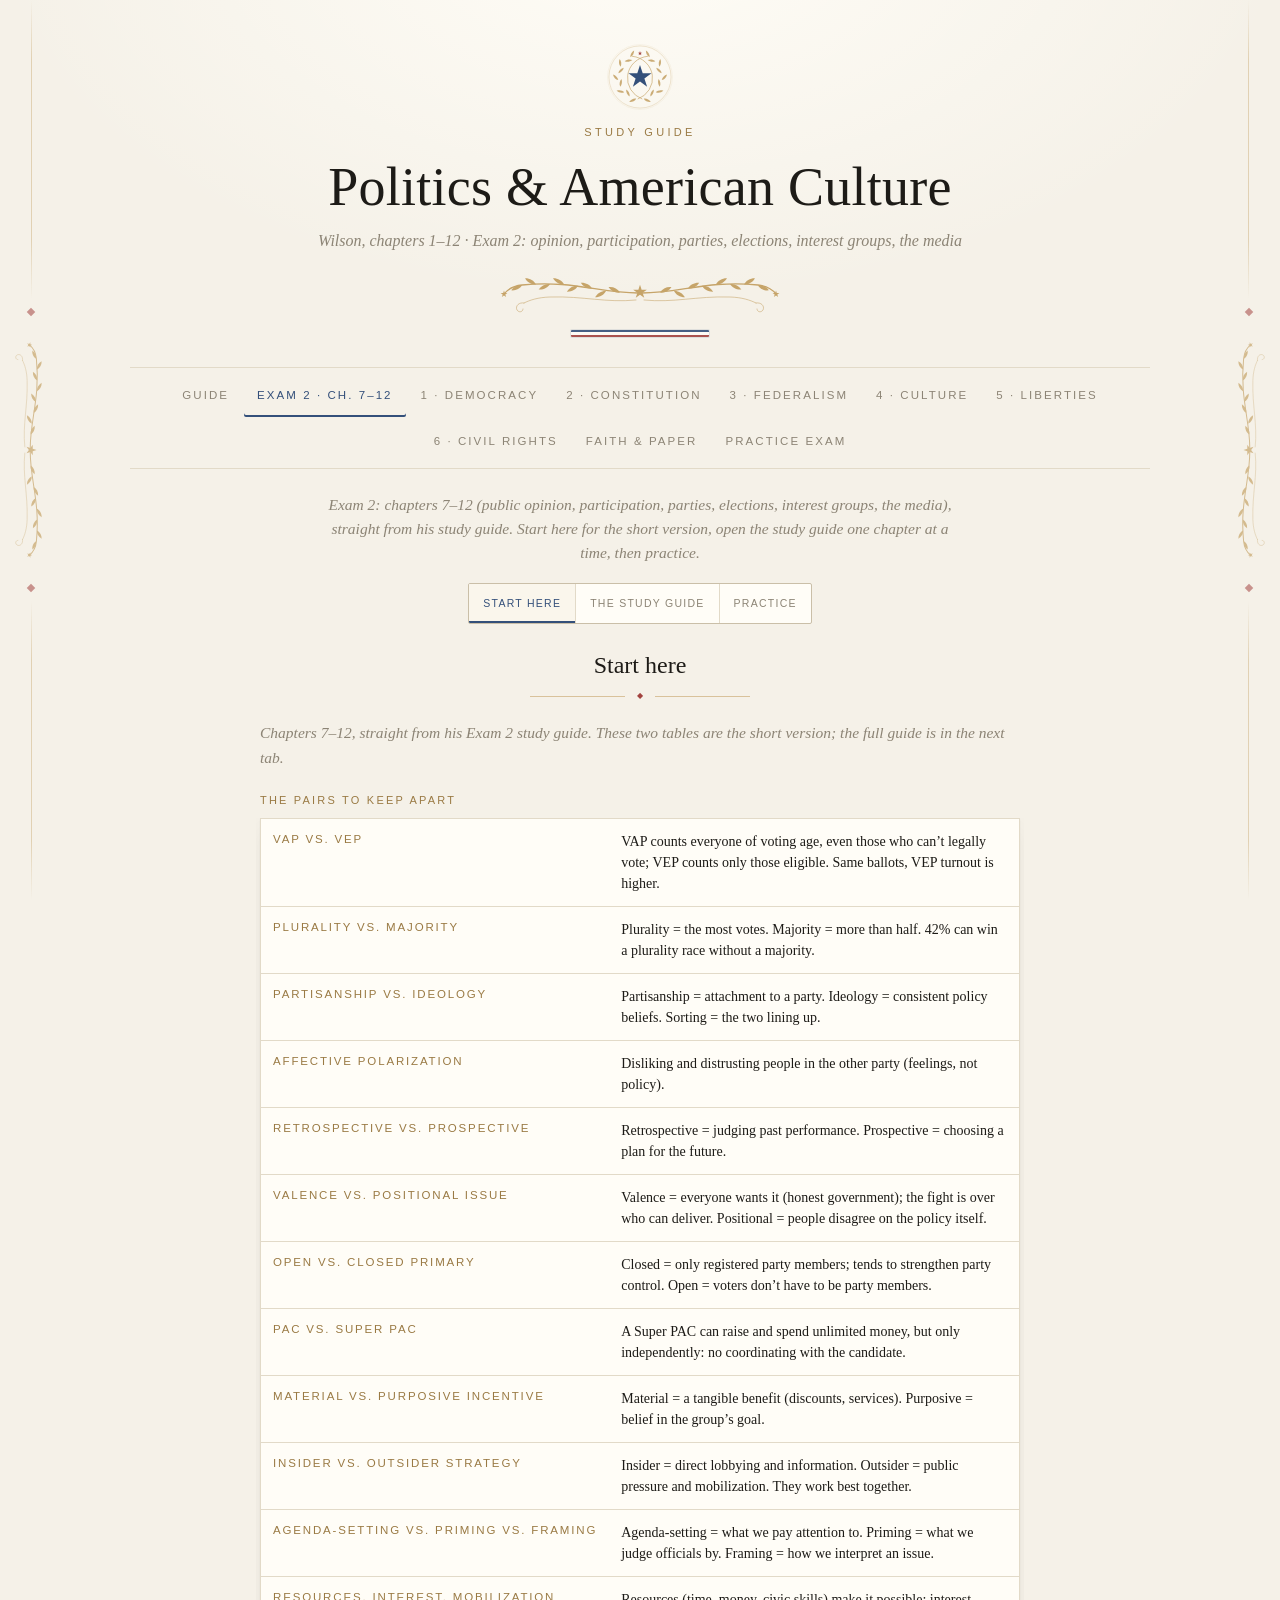
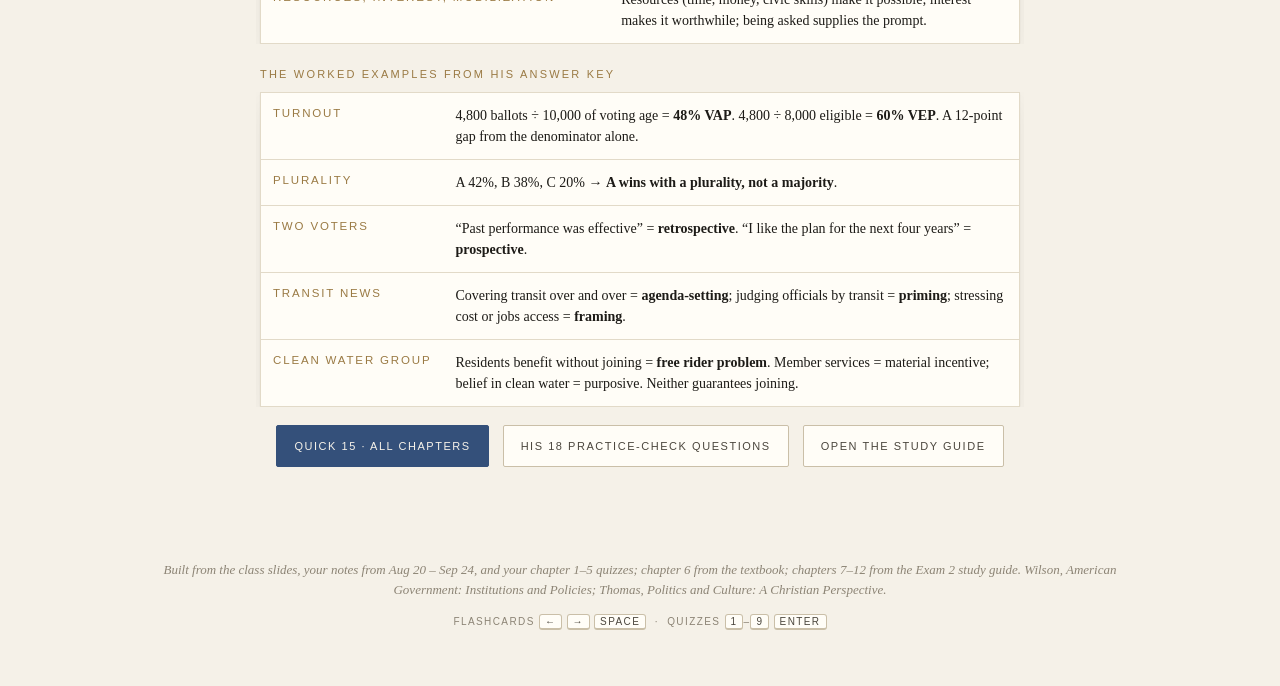
==== commit c51a66a6: "Exam 2 tab: chapters 7-12 from the professor's study guide Start here (the pairs to keep apart and t" ====
--- a/index.html
+++ b/index.html
@@ -458,6 +458,19 @@
 mark.key{background:linear-gradient(transparent 58%, rgba(198,164,105,.42) 58%, rgba(198,164,105,.42) 92%, transparent 92%);color:inherit;padding:0 .08em;-webkit-box-decoration-break:clone;box-decoration-break:clone}
 .lead-in{font-style:italic;color:var(--muted);margin:0 0 10px}
 ol.toplist{margin:0;padding-left:22px}
+/* Exam 2 tab */
+.box.e2c{margin:0 0 12px}
+.box.e2c h4 span{letter-spacing:.08em;color:var(--muted)}
+.box.e2c p{margin:0 0 6px;font-size:15.5px;line-height:1.55}
+.box.e2c p.ex{color:var(--muted);font-size:14.5px;margin:0}
+details.e2r summary{font-size:16px;display:block;padding-left:34px;text-indent:-18px}
+details.e2r summary::before{margin-right:8px;text-indent:0}
+details.e2r .e2a{padding:0 18px 14px 34px;font-size:15px;line-height:1.6}
+details.e2r .e2a ol{padding:0 0 0 22px;margin:0 0 8px}
+details.e2r .e2a li.e2ok{font-weight:600;color:var(--navy)}
+#e2Ch{display:flex;flex-wrap:wrap;justify-content:center;max-width:max-content;margin:0 auto 16px}
+.e2nav{justify-content:space-between;margin-top:8px}
+#e2Start .toolbar,#e2Guide .note-sec .toolbar{margin-top:18px}
 ol.toplist li{margin:0 0 9px;line-height:1.55}
 /* when an option bar wraps on a phone, every row fills the width */
 .seg{justify-content:center}
@@ -488,6 +501,16 @@
 .fifty{text-align:center;margin:18px 0 6px}
 .fifty p{font-size:14px;color:var(--muted);font-style:italic;max-width:520px;margin:10px auto 0;line-height:1.5}
 .orline{text-align:center;font-family:var(--sans);font-size:10px;letter-spacing:.2em;text-transform:uppercase;color:var(--muted);margin:22px 0 4px}
+
+.fifty .x50h{font-family:var(--serif);font-weight:400;font-size:21px;color:var(--navy);margin:0 0 6px}
+#x50L{margin:14px auto 0}
+#x50L button{min-width:38px}
+.fifty .x50d{font-style:normal;font-size:14.5px;color:var(--ink-soft);min-height:22px}
+.fifty .x50d b{font-family:var(--sans);font-weight:400;font-size:10.5px;letter-spacing:.14em;text-transform:uppercase;color:var(--navy)}
+
+/* chapter quiz setup: length and kind */
+.qset{display:flex;flex-wrap:wrap;gap:10px 22px;justify-content:center;align-items:center;margin:0 auto 16px;max-width:760px}
+.qset .row{display:flex;flex-wrap:wrap;gap:8px;align-items:center;justify-content:center}
 </style>
 </head>
 <body>
@@ -576,12 +599,13 @@
     <svg class="emblem" viewBox="0 0 120 120" aria-hidden="true"><use href="#emblem"/></svg>
     <p class="eyebrow">Study Guide</p>
     <h1>Politics &amp; American Culture</h1>
-    <p class="sub">Wilson, chapters 1&ndash;6 &middot; democracy &middot; the Constitution &middot; federalism &middot; political culture &middot; civil liberties &middot; civil rights</p>
+    <p class="sub">Wilson, chapters 1&ndash;12 &middot; Exam 2: opinion, participation, parties, elections, interest groups, the media</p>
     <svg class="orn" viewBox="0 0 320 44" aria-hidden="true"><use href="#flourish"/></svg>
   </header>
 
   <nav class="topics" role="tablist" aria-label="Topics">
     <button class="topic-btn" role="tab" data-topic="guide" aria-selected="true">Guide</button>
+    <button class="topic-btn" role="tab" data-topic="e2"    aria-selected="false">Exam 2 &middot; Ch. 7&ndash;12</button>
     <button class="topic-btn" role="tab" data-topic="c1"    aria-selected="false">1 &middot; Democracy</button>
     <button class="topic-btn" role="tab" data-topic="c2"    aria-selected="false">2 &middot; Constitution</button>
     <button class="topic-btn" role="tab" data-topic="c3"    aria-selected="false">3 &middot; Federalism</button>
@@ -696,6 +720,19 @@
       <div class="panel" data-panel="c5/quiz" hidden><div id="c5Quiz"></div></div>
     </section>
 
+    <!-- ================= EXAM 2 ================= -->
+    <section class="topic" id="topic-e2" hidden>
+      <p class="intro">Exam 2: chapters 7&ndash;12 (public opinion, participation, parties, elections, interest groups, the media), straight from his study guide. Start here for the short version, open the study guide one chapter at a time, then practice.</p>
+      <div class="modes"><div class="seg" data-modes="e2">
+        <button type="button" data-mode="start" aria-pressed="true">Start here</button>
+        <button type="button" data-mode="guide" aria-pressed="false">The study guide</button>
+        <button type="button" data-mode="quiz" aria-pressed="false">Practice</button>
+      </div></div>
+      <div class="panel" data-panel="e2/start"><div id="e2Start"></div></div>
+      <div class="panel" data-panel="e2/guide" hidden><div id="e2Guide"></div></div>
+      <div class="panel" data-panel="e2/quiz" hidden><div id="e2Quiz"></div></div>
+    </section>
+
     <!-- ================= CHAPTER 6 ================= -->
     <section class="topic" id="topic-c6" hidden>
       <p class="intro">Wilson chapter 6: civil rights. From Plessy to Brown, the campaign in Congress, the three tests the Court uses, women&rsquo;s rights, privacy, affirmative action, and sexual orientation. <mark class="key">Highlighted</mark> lines are the ones most likely to be asked.</p>
@@ -739,7 +776,7 @@
   </main>
 
   <footer>
-    <p>Built from the class slides, your notes from Aug 20 &ndash; Sep 24, and your chapter 1&ndash;5 quizzes; chapter 6 from the textbook. Wilson, <i>American Government: Institutions and Policies</i>; Thomas, <i>Politics and Culture: A Christian Perspective</i>.</p>
+    <p>Built from the class slides, your notes from Aug 20 &ndash; Sep 24, and your chapter 1&ndash;5 quizzes; chapter 6 from the textbook; chapters 7&ndash;12 from the Exam 2 study guide. Wilson, <i>American Government: Institutions and Policies</i>; Thomas, <i>Politics and Culture: A Christian Perspective</i>.</p>
     <span class="keys">Flashcards <kbd>&larr;</kbd> <kbd>&rarr;</kbd> <kbd>Space</kbd> &nbsp;&middot;&nbsp; Quizzes <kbd>1</kbd>&ndash;<kbd>9</kbd> <kbd>Enter</kbd></span>
   </footer>
 
@@ -2058,6 +2095,68 @@
  {tp:"c6",t:"tf",q:"Privacy is explicitly mentioned in the Constitution.",a:false,e:"False — Griswold inferred it from the penumbras of the Bill of Rights."}
 ]);
 
+/* ================================================================ chapter 6, written like her real Canvas quizzes
+   Her five real quizzes (chapters 1–5) are always 10 questions, about 9 multiple choice and 1 true/false,
+   asking for a term, a definition or a date in the professor's wording ("According to Chapter 5…",
+   "…is termed what?", "When was…?"), with short answers and plausible wrong ones.
+   These follow that pattern for chapter 6. style:true marks them for the "Like the real quiz" option.   */
+QB = QB.concat([
+ {tp:"c6",style:true,t:"mc",q:"According to Chapter 6, what term refers to cases in which some group is denied access to facilities, opportunities, or services available to other groups?",a:"civil rights",w:["civil liberties","civil society","civil forfeiture"],e:"Civil rights — usually along racial or ethnic lines."},
+ {tp:"c6",style:true,t:"mc",q:"According to Chapter 6, the pertinent question about treating people differently is whether the difference is?",a:"reasonable",w:["popular","written","temporary"],e:"Tax brackets treat people differently; the question is whether it is reasonable."},
+ {tp:"c6",style:true,t:"mc",q:"Which test asks only whether a law is a reasonable means to a legitimate government goal?",a:"rational basis",w:["strict scrutiny","intermediate scrutiny","clear and present danger"],e:"Used for most laws, such as the drinking age of 21."},
+ {tp:"c6",style:true,t:"mc",q:"Laws that classify people by race are judged by what test?",a:"strict scrutiny",w:["rational basis","intermediate scrutiny","undue burden"],e:"Race is a suspect classification."},
+ {tp:"c6",style:true,t:"mc",q:"Laws that treat men and women differently are judged by what test?",a:"intermediate scrutiny",w:["strict scrutiny","rational basis","actual malice"],e:"No majority has made sex a suspect classification."},
+ {tp:"c6",style:true,t:"mc",q:"Since Brown, race has been treated as what kind of classification?",a:"suspect",w:["neutral","reasonable","protected"],e:"Any law drawing racial lines gets strict scrutiny."},
+ {tp:"c6",style:true,t:"mc",q:"Which case held that “separate but equal” facilities were constitutional?",a:"Plessy v. Ferguson",w:["Brown v. Board of Education","Swann v. Charlotte-Mecklenburg","Green v. New Kent County"],e:"1896 — Louisiana’s separate railroad cars."},
+ {tp:"c6",style:true,t:"mc",q:"When was Plessy v. Ferguson decided?",a:"1896",w:["1868","1954","1938"],e:"Separate-but-equal upheld."},
+ {tp:"c6",style:true,t:"mc",q:"When was Brown v. Board of Education decided?",a:"May 17, 1954",w:["August 28, 1963","June 10, 1964","December 1, 1955"],e:"Unanimous; Plessy overruled."},
+ {tp:"c6",style:true,t:"mc",q:"Brown v. Board of Education held that separate educational facilities are inherently?",a:"unequal",w:["illegal","private","temporary"],e:"Chief Justice Earl Warren for a unanimous Court."},
+ {tp:"c6",style:true,t:"mc",q:"Which Chief Justice wrote the unanimous opinion in Brown v. Board of Education?",a:"Earl Warren",w:["John Roberts","Ruth Bader Ginsburg","William Rehnquist"],e:"He wanted a unanimous Court."},
+ {tp:"c6",style:true,t:"mc",q:"Which amendment guarantees “equal protection of the laws”?",a:"14th Amendment",w:["19th Amendment","1st Amendment","5th Amendment"],e:"Ratified in 1868."},
+ {tp:"c6",style:true,t:"mc",q:"Which organization led the legal campaign from Gaines (1938) to Brown (1954)?",a:"the NAACP",w:["the ACLU","the National Urban League","the Civil Rights Commission"],e:"Its three steps: equally available, unequal opportunity, separate is unequal."},
+ {tp:"c6",style:true,t:"mc",q:"After Brown, the Court let district courts oversee desegregation with what speed?",a:"all deliberate speed",w:["immediate effect","reasonable delay","full compliance"],e:"1955 — in the South, a snail’s pace."},
+ {tp:"c6",style:true,t:"mc",q:"In 1956 more than 100 Southern members of Congress signed what document opposing Brown?",a:"the Southern Manifesto",w:["the Dixie Resolution","the Seneca Falls Declaration","the Confederate Charter"],e:"Part of massive resistance."},
+ {tp:"c6",style:true,t:"mc",q:"Segregation required by law is termed what?",a:"de jure segregation",w:["de facto segregation","integration","desegregation"],e:"Found in the South; clearly unconstitutional after Brown."},
+ {tp:"c6",style:true,t:"mc",q:"Segregation that results from housing patterns rather than law is termed what?",a:"de facto segregation",w:["de jure segregation","redlining","busing"],e:"Segregation in fact — typical of the North."},
+ {tp:"c6",style:true,t:"mc",q:"A school where blacks and whites are free to attend if they choose is called?",a:"desegregated",w:["integrated","unitary","de facto"],e:"An integrated school is one where they actually attend together."},
+ {tp:"c6",style:true,t:"mc",q:"In 1971, which case approved busing as a remedy for school segregation?",a:"Swann v. Charlotte-Mecklenburg",w:["Plessy v. Ferguson","Green v. New Kent County","Shelby County v. Holder"],e:"1971."},
+ {tp:"c6",style:true,t:"mc",q:"Peacefully violating a law and allowing oneself to be arrested is termed what?",a:"civil disobedience",w:["civil liability","filibuster","massive resistance"],e:"For example, breaking bus segregation laws."},
+ {tp:"c6",style:true,t:"mc",q:"The Montgomery bus boycott began after whose arrest?",a:"Rosa Parks",w:["Linda Brown","Betty Friedan","Norma McCorvey"],e:"1955–56, led by Martin Luther King, Jr."},
+ {tp:"c6",style:true,t:"mc",q:"Where did the 1960 lunch-counter sit-ins begin?",a:"Greensboro",w:["Birmingham","Montgomery","Topeka"],e:"One way to dramatize civil rights and put it on the agenda."},
+ {tp:"c6",style:true,t:"mc",q:"When did Martin Luther King, Jr. give his “I Have a Dream” speech?",a:"August 28, 1963",w:["May 17, 1954","June 10, 1964","December 1, 1955"],e:"At the March on Washington."},
+ {tp:"c6",style:true,t:"mc",q:"The Senate rule used to end a filibuster is called?",a:"cloture",w:["closure of debate","preclearance","recess"],e:"Used 71–29 on June 10, 1964 — the first time for a civil rights bill."},
+ {tp:"c6",style:true,t:"mc",q:"According to Chapter 6, which civil rights law was the most far-reaching?",a:"the Civil Rights Act of 1964",w:["the Civil Rights Act of 1957","the Civil Rights Act of 1968","the Voting Rights Act of 1965"],e:"Voting, employment, schools and public accommodations."},
+ {tp:"c6",style:true,t:"mc",q:"Which law of 1965 sent federal examiners to register voters and suspended literacy tests?",a:"the Voting Rights Act",w:["the Civil Rights Act","the Fair Housing Act","Title IX"],e:"Reauthorized in 2006 with preclearance."},
+ {tp:"c6",style:true,t:"mc",q:"Which case struck down the Voting Rights Act’s preclearance formula in 2013?",a:"Shelby County v. Holder",w:["Swann v. Charlotte-Mecklenburg","United States v. Windsor","Regents v. Bakke"],e:"5–4; Roberts: “things have changed dramatically.”"},
+ {tp:"c6",style:true,t:"mc",q:"The 1968 civil rights law chiefly dealt with?",a:"housing",w:["voting","schools","sports"],e:"It banned discrimination in most sales and rentals."},
+ {tp:"c6",style:true,t:"mc",q:"Where was the 1848 convention that began the women’s rights movement held?",a:"Seneca Falls",w:["Philadelphia","Montgomery","Greensboro"],e:"It demanded the vote for women."},
+ {tp:"c6",style:true,t:"mc",q:"Which amendment gave women the right to vote?",a:"19th Amendment",w:["14th Amendment","15th Amendment","26th Amendment"],e:"Ratified in 1920."},
+ {tp:"c6",style:true,t:"mc",q:"When was the Nineteenth Amendment ratified?",a:"1920",w:["1848","1868","1972"],e:"No state may deny the vote on account of sex."},
+ {tp:"c6",style:true,t:"mc",q:"Which 1972 law bans sex discrimination in education programs that receive federal aid?",a:"Title IX",w:["Title VII","the Hyde Amendment","the ERA"],e:"Part of the 1972 education amendments."},
+ {tp:"c6",style:true,t:"mc",q:"Which author’s 1963 book The Feminine Mystique launched modern feminism?",a:"Betty Friedan",w:["Rosa Parks","Norma McCorvey","Lilly Ledbetter"],e:"After World War II and “Rosie the Riveter.”"},
+ {tp:"c6",style:true,t:"mc",q:"How many states had ratified the Equal Rights Amendment by the 1982 deadline?",a:"35",w:["38","50","27"],e:"Three short of the 38 needed."},
+ {tp:"c6",style:true,t:"mc",q:"A legal tradition that claimed to protect women is termed what?",a:"protective paternalism",w:["equal protection","affirmative action","suspect classification"],e:"A 1908 case upheld a 10-hour limit for women laundry workers."},
+ {tp:"c6",style:true,t:"mc",q:"In Griswold v. Connecticut, the Court found a “zone of” what?",a:"privacy",w:["liberty","speech","commerce"],e:"1965 — from the “penumbras” of the Bill of Rights."},
+ {tp:"c6",style:true,t:"mc",q:"When was Roe v. Wade decided?",a:"1973",w:["1965","1992","1989"],e:"The right to privacy covers the abortion decision, by trimester."},
+ {tp:"c6",style:true,t:"mc",q:"Which amendment bars federal Medicaid funds for most abortions?",a:"the Hyde Amendment",w:["the Nineteenth Amendment","the Fourteenth Amendment","the Equal Rights Amendment"],e:"From 1976; except to save the mother’s life."},
+ {tp:"c6",style:true,t:"mc",q:"Planned Parenthood v. Casey (1992) created what test for abortion limits?",a:"undue burden",w:["strict scrutiny","rational basis","clear and present danger"],e:"It reaffirmed Roe 5–4 but upheld a 24-hour wait."},
+ {tp:"c6",style:true,t:"mc",q:"Laws requiring an organization to take positive steps to increase minorities or women in its membership are termed what?",a:"affirmative action",w:["equal protection","civil disobedience","protective paternalism"],e:"Defended today as diversity."},
+ {tp:"c6",style:true,t:"mc",q:"Which case held that a medical school may not use a fixed racial quota but may take race into account?",a:"Regents v. Bakke",w:["Grutter v. Bollinger","Adarand v. Peña","Richmond v. Croson"],e:"1978, UC Davis."},
+ {tp:"c6",style:true,t:"mc",q:"In Grutter (2003), race could be used in admissions as a?",a:"plus factor",w:["quota","set-aside","tiebreaker only"],e:"Michigan’s law school plan upheld; the 20-point bonus was struck in Gratz."},
+ {tp:"c6",style:true,t:"mc",q:"The view that everyone should be brought to the same starting line, taking race and sex into account, is called equality of?",a:"results",w:["opportunity","treatment","protection"],e:"Equality of opportunity holds it is as wrong to prefer as to discriminate."},
+ {tp:"c6",style:true,t:"mc",q:"Which case upheld Georgia’s sodomy law and was later overruled by Lawrence v. Texas?",a:"Bowers v. Hardwick",w:["Romer v. Evans","Boy Scouts v. Dale","Obergefell v. Hodges"],e:"Bowers (1986) upheld the law; Lawrence (2003) overruled it."},
+ {tp:"c6",style:true,t:"mc",q:"Which 2015 case held that same-sex couples have a constitutional right to marry?",a:"Obergefell v. Hodges",w:["United States v. Windsor","Lawrence v. Texas","Bostock v. Clayton County"],e:"5–4."},
+ {tp:"c6",style:true,t:"mc",q:"Which case struck down the Defense of Marriage Act in 2013?",a:"United States v. Windsor",w:["Obergefell v. Hodges","Hollingsworth v. Perry","Romer v. Evans"],e:"Married same-sex couples get equal federal benefits."},
+ {tp:"c6",style:true,t:"tf",q:"According to Chapter 6, the Court has held that the Constitution is completely “color-blind.”",a:false,e:"False — government may draw racial lines to remedy past discrimination."},
+ {tp:"c6",style:true,t:"tf",q:"The Equal Rights Amendment was ratified by the 38 states needed before its 1982 deadline.",a:false,e:"False — 35 states ratified, three short."},
+ {tp:"c6",style:true,t:"tf",q:"According to Chapter 6, lynching was a local rather than a federal crime.",a:true,e:"True — between 1882 and 1946, 4,715 people were lynched."},
+ {tp:"c6",style:true,t:"tf",q:"The Civil Rights Act of 1964 was passed after the Senate used cloture to end a filibuster.",a:true,e:"True — 71–29 on June 10, 1964."},
+ {tp:"c6",style:true,t:"tf",q:"Busing was popular with the public, so Congress required it nationwide.",a:false,e:"False — busing was unpopular; the courts held firm and Congress passed only minor limits."},
+ {tp:"c6",style:true,t:"tf",q:"According to Chapter 6, abortion and affirmative action are among the most divisive civil rights issues.",a:true,e:"True — the chapter names them the most divisive."},
+ {tp:"c6",style:true,t:"tf",q:"Laws that treat men and women differently are judged by strict scrutiny.",a:false,e:"False — sex distinctions get intermediate scrutiny."},
+ {tp:"c6",style:true,t:"tf",q:"Brown v. Board of Education was decided by a unanimous Court.",a:true,e:"True — Chief Justice Earl Warren wanted unanimity."}
+]);
+
 /* ================================================================ faith & Thomas
    From the Aug 25, Sep 1, Sep 3, Sep 8, Sep 10 and Sep 15 notes and the
    “Believing the Bible” slide. The Thomas themes appear in the notes by name
@@ -2217,96 +2316,1090 @@
  /* chapter 5 */
  {tp:"c5",t:"mc",q:"Reasonable cause for issuing a search warrant or making an arrest; more than mere suspicion. Which term?",a:"Probable cause",w:["Reasonable doubt","Due process","The exclusionary rule"],e:"Probable cause — the Fourth Amendment standard. (Your notes wrote “probable clause”; the term is probable cause.)"},
  {tp:"c5",t:"tf",q:"Probable cause means nothing more than an officer’s suspicion.",a:false,e:"False — it is more than mere suspicion: reasonable cause for a warrant or an arrest."},
- {tp:"c5",t:"mc",q:"“No state shall deprive any person of life, liberty, or property without due process of law.” Which clause is this?",a:"Due process clause",w:["Equal protection clause","Establishment clause","Supremacy clause"],e:"The due process clause of the Fourteenth Amendment (p. 100)."},
- {tp:"c5",t:"mc",q:"“…nor deny to any person within its jurisdiction the equal protection of the laws.” Which clause is this?",a:"Equal protection clause",w:["Due process clause","Free exercise clause","Commerce clause"],e:"The equal protection clause of the Fourteenth Amendment (p. 100)."},
+ {tp:"c5",t:"mc",q:"Which part of the Fourteenth Amendment forbids a state to take a person’s life, liberty or property without fair legal procedures?",a:"Due process clause",w:["Equal protection clause","Establishment clause","Supremacy clause"],e:"The due process clause of the Fourteenth Amendment (p. 100)."},
+ {tp:"c5",t:"mc",q:"Which part of the Fourteenth Amendment requires a state to treat every person within its borders alike under its laws?",a:"Equal protection clause",w:["Due process clause","Free exercise clause","Commerce clause"],e:"The equal protection clause of the Fourteenth Amendment (p. 100)."},
  {tp:"c5",t:"mc",q:"The due process clause and the equal protection clause are both found in which amendment?",a:"The Fourteenth",w:["The First","The Tenth","The Fifth"],e:"The Fourteenth Amendment (1868)."},
  {tp:"c5",t:"mc",q:"According to your exam notes, war has usually been the crisis that restricted the liberty of:",a:"some minority",w:["the majority","Congress","the courts"],e:"“War has usually been the crisis that has restricted the liberty of some minority.”"},
  {tp:"c5",t:"tf",q:"There were laws that made it illegal to advocate the overthrow of the U.S. government by force or violence.",a:true,e:"True — from the exam notes; the sedition and anti-subversion laws of wartime and the Cold War."},
- {tp:"c5",t:"mc",q:"“The question in every case is whether the words used are used in such circumstances and are of such a nature as to create a clear and present danger…” Which test begins this way?",a:"The clear-and-present-danger test",w:["The Lemon test","The Miller test","Selective incorporation"],e:"Justice Holmes in Schenck v. United States (1919)."},
+ {tp:"c5",t:"mc",q:"Holmes wrote that the question is whether words, in their circumstances, create a real and immediate threat of harms Congress may prevent. Which test is this?",a:"The clear-and-present-danger test",w:["The Lemon test","The Miller test","Selective incorporation"],e:"Justice Holmes in Schenck v. United States (1919)."},
  {tp:"c5",t:"mc",q:"Libel and obscenity are examples of:",a:"expression that is not automatically protected",w:["prior restraint","symbolic speech","protected political speech"],e:"Two of the four kinds of expression the First Amendment does not automatically protect."},
  {tp:"c5",t:"mc",q:"The free exercise clause and the establishment clause both belong to:",a:"freedom of religion",w:["freedom of expression","due process","equal protection"],e:"Both are the First Amendment’s religion language."},
  {tp:"c5",t:"mc",q:"Your notes say the Constitution and the Bill of Rights contain a list of:",a:"competing rights and duties",w:["ranked rights, highest first","absolute rights","rights that never conflict"],e:"Competing rights and duties (Wilson pp. 97–98) — which is why clashes end up in the courts."}
 ]);
 
 /* ================================================================ the Exam 50
-   Her exam study guide, question for question: every item comes from a line the
-   guide names (chapters 1–4), plus chapter 5 terms and a few chapter 6 ideas.
-   Her rule: no court cases from chapters 5 and 6. (The two chapter 3 cases are
-   named in the guide itself, so they stay.) Fixed order, guide order; the three
-   "know them" lists are asked as name-them questions.                           */
-var EXAM50_LISTS = {c1a:"five-views", c1b:"four-types", c4a:"five-elements"};
-var EXAM50 = [
- /* ---- chapter 1 (9 + two lists) ---- */
- {tp:"c1",t:"mc",q:"A conflict, real or apparent, between the interests, ideas, or beliefs of different citizens is called:",a:"an issue",w:["politics","power","legitimacy"],e:"An issue — politics is the activity by which an issue is agitated or settled."},
- {tp:"c1",t:"mc",q:"“The activity — negotiation, argument, discussion, application of force, persuasion, etc. — by which an issue is agitated or settled” defines:",a:"politics",w:["an issue","authority","democracy"],e:"Politics."},
- {tp:"c1",t:"mc",q:"The ability of one person to get another person to act in accordance with the first person’s intentions is:",a:"power",w:["authority","legitimacy","a benefit"],e:"Power. Authority is the right to use power."},
- {tp:"c1",t:"mc",q:"Authority means:",a:"the right to use power",w:["the ability to make others act","political authority conferred by a constitution","rule by the many"],e:"Authority is the right to use power; legitimacy is authority conferred by law or a constitution."},
- {tp:"c1",t:"mc",q:"Political authority conferred by law or by a state or national constitution is:",a:"legitimacy",w:["power","an issue","a republic"],e:"Legitimacy."},
- {tp:"c1",t:"mc",q:"Aristotle’s definition of democracy is:",a:"the “rule of the many”",w:["the “rule of the few”","the “rule of the best”","the “rule of law”"],e:"Democracy describes regimes that come as close as possible to the rule of the many."},
- {tp:"c1",t:"mc",q:"A government in which leaders make decisions by winning a competitive struggle for the popular vote is:",a:"representative democracy",w:["direct or participatory democracy","a confederation","a unitary system"],e:"Direct democracy is where all or most citizens participate directly."},
- {tp:"c1",t:"mc",q:"Why did many of the Framers distrust direct democracy?",a:"People often decide large issues on the basis of fleeting passions",w:["Too few citizens could vote","The states would lose all their power","It would require a king"],e:"They believed it would lead to bad decisions."},
- {tp:"c1",t:"tf",q:"The Constitution uses the word “democracy”; it calls the government a democracy directly.",a:false,e:"False — it speaks of a “republican form of government,” meaning what we call representative democracy."},
- {tp:"c1",t:"list",list:"c1a"},
- {tp:"c1",t:"mc",q:"According to Wilson, who are the preferred vehicles for the advocates of unpopular causes?",a:"The courts",w:["The political parties","Congress","State governors"],e:"The courts."},
- {tp:"c1",t:"list",list:"c1b"},
- /* ---- chapter 2 (12) ---- */
- {tp:"c2",t:"mc",q:"Where and when was the Constitutional Convention held?",a:"Philadelphia, 1787",w:["Boston, 1776","New York, 1789","Philadelphia, 1776"],e:"Philadelphia, 1787."},
- {tp:"c2",t:"mc",q:"Unalienable rights are based on:",a:"nature and Providence, not the whims or preferences of people",w:["the laws passed by Congress","the will of the majority","the king’s grant"],e:"Unalienable rights — from nature and Providence."},
- {tp:"c2",t:"mc",q:"The Articles of Confederation were:",a:"a weak constitution that governed America during the Revolutionary War",w:["the plan for a strong national government","the first ten amendments","the Massachusetts constitution of 1780"],e:"A weak constitution."},
- {tp:"c2",t:"mc",q:"Which state constitution was the most radically democratic, giving all power to a one-house (unicameral) legislature?",a:"Pennsylvania, 1776",w:["Massachusetts, 1780","Virginia, 1776","New Jersey, 1787"],e:"Pennsylvania’s constitution of 1776."},
- {tp:"c2",t:"mc",q:"The Massachusetts constitution of 1780 was less democratic. Which feature did it have?",a:"A governor who could veto the legislature, and judges who served for life",w:["All power in a one-house legislature","No governor at all","Judges elected every year"],e:"A clear separation of powers among the branches."},
- {tp:"c2",t:"mc",q:"Shays’s Rebellion (1787) was an attempt by ex-Revolutionary War soldiers to:",a:"prevent foreclosures of farms caused by high interest rates and taxes",w:["overthrow the Continental Congress","free enslaved people in Virginia","stop the Constitutional Convention"],e:"It occurred in Massachusetts."},
- {tp:"c2",t:"mc",q:"The Framers’ defense of liberty as a natural right came from the writings of:",a:"John Locke",w:["Thomas Hobbes","Alexis de Tocqueville","Aristotle"],e:"The 17th-century English philosopher John Locke."},
- {tp:"c2",t:"mc",q:"The proposal to create a strong national government was the:",a:"Virginia Plan",w:["New Jersey Plan","Great Compromise","Articles of Confederation"],e:"The New Jersey Plan proposed a weak national government."},
- {tp:"c2",t:"mc",q:"The Great Compromise created:",a:"a House based on state population and a Senate with two members for each state",w:["one house with equal votes for every state","a Senate elected by population","a single executive council"],e:"A popularly elected House and a state-selected Senate."},
- {tp:"c2",t:"mc",q:"Government authority shared by national and state governments is:",a:"federalism",w:["separation of powers","enumerated powers","a unitary system"],e:"Federalism."},
- {tp:"c2",t:"mc",q:"Powers given to the national government alone are:",a:"enumerated powers",w:["reserved powers","conditions of aid","separation of powers"],e:"Enumerated powers."},
- {tp:"c2",t:"mc",q:"Those who favored a weaker national government were the:",a:"Antifederalists",w:["Federalists","Framers","Loyalists"],e:"The Antifederalists."},
- /* ---- chapter 3 (7) ---- */
- {tp:"c3",t:"mc",q:"The fight over the 2010 federal health reform law (Obamacare) was in large part a battle over:",a:"how the federal government should relate to the states",w:["the separation of church and state","the president’s war powers","the right to a jury trial"],e:"A federalism fight."},
- {tp:"c3",t:"mc",q:"Gibbons v. Ogden (1824) held that the commerce clause gives the national government exclusive power to regulate:",a:"interstate commerce",w:["immigration","elections","state taxes"],e:"Interstate commerce."},
- {tp:"c3",t:"tf",q:"Arizona v. United States (2012) held that only the federal government may regulate immigration laws and enforcement.",a:true,e:"True — only the federal government regulates immigration."},
- {tp:"c3",t:"mc",q:"A system where state governments are sovereign and the national government can do only what the states permit is:",a:"a confederation (confederal system)",w:["a unitary system","a federal system","a republic"],e:"Unitary: all sovereignty national. Federal: shared."},
- {tp:"c3",t:"mc",q:"The Tenth Amendment is best known as the amendment for:",a:"states’ rights",w:["freedom of speech","the right to bear arms","due process"],e:"States’ rights."},
- {tp:"c3",t:"mc",q:"Which clause has let Congress exercise powers not specifically enumerated in the Constitution?",a:"The “necessary and proper” clause",w:["The commerce clause","The supremacy clause","The establishment clause"],e:"Congress may pass all laws necessary and proper to its duties."},
- {tp:"c3",t:"mc",q:"Terms set by the national government that states must meet to receive certain federal funds are:",a:"conditions of aid",w:["grants-in-aid","devolution","enumerated powers"],e:"Grants-in-aid are the money; conditions of aid are the strings."},
- /* ---- chapter 4 (8 + one list) ---- */
- {tp:"c4",t:"mc",q:"A patterned and sustained way of thinking about how political and economic life ought to be carried out is:",a:"political culture",w:["civic duty","civil society","the culture war"],e:"Political culture."},
- {tp:"c4",t:"mc",q:"Who wrote Democracy in America, in two volumes, examining our government, lifestyle and people?",a:"Alexis de Tocqueville",w:["John Locke","James Madison","Max Weber"],e:"Tocqueville."},
- {tp:"c4",t:"list",list:"c4a"},
- {tp:"c4",t:"mc",q:"A majority of people in Germany, Italy and Poland think success in life is determined by:",a:"forces outside an individual’s control",w:["hard work alone","education alone","religious faith"],e:"Americans disagree."},
- {tp:"c4",t:"mc",q:"A belief that one has an obligation to participate in civic and political affairs is:",a:"civic duty",w:["civic competence","political culture","orthodoxy"],e:"Civic duty."},
- {tp:"c4",t:"mc",q:"Religious people donate about how much more money to charity than secular people?",a:"More than three times as much",w:["About the same","Twice as much","Half as much"],e:"More than three times as much."},
- {tp:"c4",t:"mc",q:"Why was religious diversity inevitable in America?",a:"There was no established or official religion for the nation",w:["The Constitution required several churches","Congress funded every denomination","Most colonists were Catholic"],e:"No established church — and early friction between Puritans and Catholics."},
- {tp:"c4",t:"mc",q:"The belief that morality and religion ought to be of decisive importance is:",a:"orthodox",w:["progressive","libertarian","secular"],e:"Progressive: personal freedom and solving social problems matter more than religion."},
- {tp:"c4",t:"mc",q:"Which two events are considered huge contributors to Americans’ distrust of government?",a:"The Vietnam War and the Watergate scandal",w:["World War II and the Great Depression","The Civil War and Reconstruction","The Cold War and the moon landing"],e:"Trust has declined more or less steadily since the late 1950s."},
- /* ---- chapter 5: terms and definitions, no court cases (7) ---- */
- {tp:"c5",t:"mc",q:"Protections from government — what government may not do to you, such as limit speech or religion — are:",a:"civil liberties",w:["civil rights","enumerated powers","conditions of aid"],e:"Civil rights are about equal treatment."},
- {tp:"c5",t:"mc",q:"“No state shall deprive any person of life, liberty, or property without due process of law” is the:",a:"due process clause",w:["equal protection clause","establishment clause","necessary and proper clause"],e:"From the Fourteenth Amendment."},
- {tp:"c5",t:"mc",q:"Censorship before publication, which freedom of the press forbids, is called:",a:"prior restraint",w:["libel","sedition","symbolic speech"],e:"Prior restraint."},
- {tp:"c5",t:"mc",q:"A written statement that defames the character of another person is:",a:"libel",w:["slander","obscenity","sedition"],e:"Libel is written; slander is spoken."},
- {tp:"c5",t:"mc",q:"The First Amendment’s ban on laws “respecting an establishment of religion” is the:",a:"establishment clause",w:["free exercise clause","supremacy clause","due process clause"],e:"Its partner is the free exercise clause."},
- {tp:"c5",t:"mc",q:"The rule that evidence gathered in violation of the Constitution cannot be used at trial is the:",a:"exclusionary rule",w:["probable cause rule","good-faith rule","prior restraint"],e:"The exclusionary rule."},
- {tp:"c5",t:"mc",q:"Reasonable cause for issuing a search warrant or making an arrest — more than mere suspicion — is:",a:"probable cause",w:["due process","reasonable doubt","civil forfeiture"],e:"Probable cause."},
- /* ---- chapter 6: a few ideas, no court cases (3) ---- */
- {tp:"c6",t:"mc",q:"Civil rights refer to cases in which some group is:",a:"denied access to facilities, opportunities, or services available to other groups",w:["protected from government limits on speech","given more power than the states","tried without due process"],e:"The real question is whether a difference in treatment is reasonable."},
- {tp:"c6",t:"mc",q:"Which test do courts apply to laws that draw distinctions by race?",a:"Strict scrutiny",w:["Rational basis","Intermediate scrutiny","Clear and present danger"],e:"Rational basis for most laws, intermediate scrutiny for sex, strict scrutiny for race."},
- {tp:"c6",t:"mc",q:"Segregation by law is called de jure segregation. Segregation that results from where people live is called:",a:"de facto segregation",w:["desegregation","affirmative action","integration"],e:"De jure = by law; de facto = in fact."}
-];
-function examFiftyQuestions(keys){
+   Her exam study guide as 50 topics (chapters 1–4 line by line, chapter 5 terms,
+   a few chapter 6 ideas; no chapter 5 or 6 court cases — her rule; the two
+   chapter 3 cases are named in the guide itself, so they stay).
+   Every topic is asked at ten levels, so there are ten different exams, each
+   harder than the last:
+     1 the definition → the term          6 a scenario where the near-miss is tempting
+     2 the term → the definition           7 a specific detail from the guide
+     3 true or false                       8 which statement is NOT true
+     4 tell it apart from its neighbor     9 why — causes and reasons
+     5 a plain scenario                   10 judge, compare, predict — critical thought
+   Exam N asks every topic at level N. "Mixed" draws a random level per topic.
+   The topics themselves live in 02j1–02j6, one file per chapter.              */
+var EXAM50 = [];
+function EX(tp, topic, levels){ EXAM50.push({tp:tp, topic:topic, v:levels}); }
+function XM(q, a, w, e){ return {t:"mc", q:q, a:a, w:w, e:e}; }      /* multiple choice */
+function XT(q, a, e){ return {t:"tf", q:q, a:a, e:e}; }             /* true / false    */
+function XL(id){ return {t:"list", list:id}; }                       /* name them       */
+var EXAM_LEVELS = [
+ {n:1,  name:"Definitions",        d:"The guide’s definition, name the term."},
+ {n:2,  name:"Meanings",           d:"The term, pick what it means."},
+ {n:3,  name:"True or false",      d:"Is the statement right as written?"},
+ {n:4,  name:"Close neighbors",    d:"Tell each idea apart from the one most like it."},
+ {n:5,  name:"Scenarios",          d:"A plain real-life case: which idea is it?"},
+ {n:6,  name:"Tricky scenarios",   d:"Cases where the near-miss answer is tempting."},
+ {n:7,  name:"Specifics",          d:"The dates, names, numbers and exact wording."},
+ {n:8,  name:"Exceptions",         d:"Which statement is NOT true?"},
+ {n:9,  name:"Why",                d:"Causes and reasons behind each idea."},
+ {n:10, name:"Critical thinking",  d:"Judge, compare and predict."}];
+/* level: 1–10 for a graded exam, 0 (or none) for a mixed draw.
+   keys: "x:<topic>" (practice the misses) or "x:<topic>:<level>".            */
+function examFiftyQuestions(keys, level){
   var out = [];
-  EXAM50.forEach(function(b, i){
-    var key = "x:"+i;
-    if(keys && keys.indexOf(key) < 0) return;
-    var q;
-    if(b.t === "list"){
-      var li = -1; LISTS.forEach(function(l, k){ if(l.id === EXAM50_LISTS[b.list]) li = k; });
-      q = fromList(li);
-    } else q = fromBank(b, 0);
-    q.key = key;
+  EXAM50.forEach(function(slot, s){
+    var li;
+    if(keys){
+      var hit = null;
+      keys.forEach(function(k){ var m = /^x:(\d+)(?::(\d+))?$/.exec(k); if(m && parseInt(m[1],10) === s) hit = m; });
+      if(!hit) return;
+      li = hit[2] ? parseInt(hit[2],10) - 1 : Math.floor(Math.random() * slot.v.length);
+    } else li = level ? level - 1 : Math.floor(Math.random() * slot.v.length);
+    var v = slot.v[li], q;
+    if(v.t === "list"){
+      var ix = -1; LISTS.forEach(function(l, k){ if(l.id === v.list) ix = k; });
+      q = fromList(ix);
+    } else q = fromBank({tp:slot.tp, t:v.t, q:v.q, a:v.a, w:v.w, e:v.e, ap:li >= 4}, 0);
+    q.key = "x:"+s+":"+(li+1); q.level = li+1; q.topicName = slot.topic;
+    q.miss = '<b>'+slot.topic+'</b> · level '+(li+1)+' — ' + q.miss;
     out.push(q);
   });
-  return out;
+  return shuffle(out);
+}
+
+/* ---- Exam 50 · chapter 1 · twelve topics, ten levels each ---- */
+EX("c1","Issue",[
+ XM("A conflict, real or apparent, between the interests, ideas, or beliefs of different citizens is:","an issue",["politics","power","legitimacy"],"That is Wilson’s definition of an issue."),
+ XM("In Wilson’s terms, an issue is:","a conflict, real or apparent, between the interests, ideas, or beliefs of different citizens",["the activity, such as negotiation or force, by which a conflict is settled","the right to use power, as conferred by law or a constitution","a burden that people believe they must bear if a policy is adopted"],"The conflict itself is the issue."),
+ XT("An issue can exist even when the conflict between citizens is only apparent, not real.",true,"True — “real or apparent.”"),
+ XM("What is the difference between an issue and politics?","An issue is the conflict; politics is the activity that agitates or settles it",["An issue is the activity that settles things; politics is the conflict itself","They mean the same thing, since every conflict is already political","An issue is always economic in nature; politics is always about morals"],"Issue = the conflict. Politics = what people do about it."),
+ XM("Neighbors disagree over whether their town should allow a new gas station. Before any meeting or vote, the disagreement is:","an issue",["politics","authority","a benefit"],"The conflict of interests is the issue."),
+ XM("Residents only think a new park will hurt property values — it actually won’t — but they fight it anyway. Is this still an issue?","Yes — an issue can be real or merely apparent",["No — only conflicts that are real, not imagined, count as issues","No — a fight like this is politics, not an issue at all","Only if a court agrees that the harm to property is real"],"Wilson says real or apparent."),
+ XM("Which three things can clash to create an issue, in Wilson’s definition?","Interests, ideas, or beliefs",["Laws, courts, and police","Parties, votes, and elections","Money, land, and labor"],"Interests, ideas, or beliefs of different citizens."),
+ XM("Which statement about issues is NOT true?","An issue exists only after the government acts",["An issue can be real or apparent","An issue involves different citizens","Politics is how an issue is agitated or settled"],"The conflict comes first; government action is one way to settle it."),
+ XM("Why does Wilson define an issue before he defines politics?","Politics is the activity by which an issue is agitated or settled, so it depends on there being an issue",["Issues matter more than politics, so the more important idea comes first in the chapter","Politics cannot involve force, so it needs a narrower term to be defined before it","Every issue is settled by the courts, so politics can only be defined after it"],"No conflict, nothing for politics to do."),
+ XM("A city quietly bans skateboarding; no one objects or even notices. By Wilson’s definition, what is missing?","An issue — there is no conflict between citizens",["Power — the city could not enforce it","Authority — cities cannot pass bans","Legitimacy — the ban was not written down"],"Without a conflict of interests, ideas or beliefs, there is no issue.")]);
+
+EX("c1","Politics",[
+ XM("“The activity — negotiation, argument, discussion, application of force, persuasion, etc. — by which an issue is agitated or settled” defines:","politics",["an issue","authority","democracy"],"Politics."),
+ XM("Politics, in Wilson’s definition, is:","the activity by which an issue is agitated or settled",["a conflict, real or apparent, between the interests of citizens","the right to use power, as conferred by law or a constitution","rule by the many, as Aristotle defined it"],"The activity — negotiation, argument, force, persuasion."),
+ XT("In Wilson’s definition, the application of force can be part of politics.",true,"True — force is on his list, with negotiation and persuasion."),
+ XM("Which pairing is correct?","Politics settles or agitates an issue; power is the ability to make others act",["Politics is the right to use power; power is a conflict between citizens","Politics and power mean the same thing: getting others to act as you intend","Politics is a burden people must bear; power is a benefit they expect to enjoy"],"Different ideas: the activity vs. the ability."),
+ XM("Two council members trade favors and give speeches until they settle a zoning fight. What are they doing?","Politics",["Creating an issue","Exercising legitimacy","Practicing direct democracy"],"Negotiation and persuasion to settle an issue."),
+ XM("Activists stage loud protests to make a quiet problem a public fight, without settling anything. Is that politics?","Yes — politics can agitate an issue, not only settle it",["No — in Wilson’s sense, politics only ever settles issues","No — protests are themselves issues, not the politics of them","Only if they win, since a losing protest is not politics"],"“Agitated or settled.”"),
+ XM("Which list matches Wilson’s definition of politics?","Negotiation, argument, discussion, application of force, persuasion",["Voting, taxing, spending, appointing, judging, vetoing","Legislation, execution, adjudication, review, oversight","Liberty, equality, democracy, civic duty, responsibility"],"His exact list, “etc.” included."),
+ XM("Which is NOT part of Wilson’s definition of politics?","It happens only inside government buildings",["It can involve persuasion and argument","It can involve the application of force","It agitates an issue or settles an issue"],"Politics is an activity, wherever it happens."),
+ XM("Why does Wilson include force in a definition of politics?","Because issues are sometimes settled by coercion, not only by talk",["Because all politics is at bottom violent, whatever form it takes","Because force and authority are the same thing in Wilson’s terms","Because the Constitution says force is a lawful political tool"],"The definition describes how issues actually get settled."),
+ XM("A student council settles a dress-code fight by a vote after weeks of debate. A dictator settles a similar fight by decree. By Wilson’s definition:","both are politics — the methods differ",["only the vote is politics","only the decree is politics","neither, since no one used persuasion"],"Negotiation and force both settle issues.")]);
+
+EX("c1","Power",[
+ XM("The ability of one person to get another person to act in accordance with the first person’s intentions is:","power",["authority","legitimacy","an issue"],"Power."),
+ XM("Power means:","the ability to get another person to act in accordance with your intentions",["the right to use authority that the law has conferred on an office","political authority conferred by a state or national constitution","a conflict, real or apparent, between the beliefs of citizens"],"The ability — not the right."),
+ XT("Power and authority mean the same thing.",false,"False — power is the ability; authority is the right to use it."),
+ XM("What separates power from authority?","Power is the ability; authority is the right to use it",["Power is legal and authority is illegal, whoever holds them","Authority is always stronger than power, in every case","Power belongs only to governments; authority to individuals"],"Ability vs. right."),
+ XM("A teacher gets students to finish homework by promising extra credit. What is she using?","Power — she gets them to act as she intends",["An issue — a conflict between her and her students","Legitimacy — authority conferred by the school’s rules","Direct democracy — the class decides for itself"],"Getting others to act as you intend is power."),
+ XM("A bully gets classmates to hand over lunch money, though he has no right to it. He has:","power, but not authority",["authority, but not power","legitimacy","both power and authority"],"No right to use it — so no authority."),
+ XM("In Wilson’s definition, whose intentions does power serve?","The first person’s — the one exercising it",["The majority’s — whoever has the most votes","The Constitution’s — the law behind the act","The courts’ — whoever settles the dispute"],"Getting another person to act in accordance with the first person’s intentions."),
+ XM("Which statement about power is NOT true?","Power exists only when it is written into law",["Power can exist without authority","Power is the ability to make others act","A bully can have power"],"Legal grant makes it authority or legitimacy, not power."),
+ XM("Why do the notes separate power from authority at all?","Because people can make others act without having any right to do so",["Because power and authority are opposites that never overlap","Because power is always illegal unless the law grants authority","Because the Framers banned power and allowed only authority"],"The ability and the right can come apart."),
+ XM("A popular celebrity persuades millions to donate to a cause; a mayor orders a street closed. Which is the best judgment?","Both use power; only the mayor also has authority",["Only the celebrity uses power; the mayor has authority only","Only the mayor uses power; the celebrity has only influence","Neither uses power; both are simply exercising authority"],"Both get others to act; only one has the right conferred by office.")]);
+
+EX("c1","Authority",[
+ XM("The right to use power is:","authority",["power","an issue","a benefit"],"Authority."),
+ XM("Authority means:","the right to use power",["the ability to make others act","a conflict between citizens","rule by the many"],"The right, not the ability."),
+ XT("Authority is the right to use power.",true,"True."),
+ XM("Which pairing is correct?","Power is the ability; authority is the right",["Power is the right; authority is the ability","Both mean the ability","Both mean a conflict"],"Ability vs. right."),
+ XM("Drivers stop because a traffic officer, entitled to direct traffic, raises her hand. This is:","authority",["an issue","client politics","a confederation"],"She has the right to use power."),
+ XM("A newly elected mayor has the legal right to set the budget, but the council ignores her and she cannot make them act. She has:","authority, but little power",["power, but no authority","neither","legitimacy only, without authority"],"The right without the ability."),
+ XM("Which comes closest to Wilson’s idea that authority must be accepted as rightful?","People obey because they believe the officeholder is entitled to command",["People obey because they fear the force the officeholder can use","People obey because they are paid or rewarded for going along","People obey because the officeholder has raised an issue with them"],"Authority is the right to use power."),
+ XM("Which statement about authority is NOT true?","Authority and power always go together",["Authority is the right to use power","Someone can have authority but little power","Legitimacy is authority conferred by law"],"They can come apart in either direction."),
+ XM("Why does government need authority, not just power?","People obey more willingly when they believe the power is used by right",["Authority lets a government set the law aside whenever it chooses","Power by itself is illegal unless a court approves each use of it","The Constitution forbids power and permits only authority"],"Rightful power is steadier than raw force."),
+ XM("A usurper takes power by force and keeps it for years. Critics say he still lacks something no army can give him. What?","Authority — a recognized right to rule",["Power — the ability to make people act as he wishes","An issue — a conflict between him and the citizens","Enumerated powers — duties listed in a constitution"],"He can make people act, but not make it rightful.")]);
+
+EX("c1","Legitimacy",[
+ XM("Political authority conferred by law or by a state or national constitution is:","legitimacy",["power","an issue","civic duty"],"Legitimacy."),
+ XM("Legitimacy means:","political authority conferred by law or by a state or national constitution",["the ability of one person to make another act as the first intends","a conflict, real or apparent, between the interests of different citizens","a patterned and sustained way of thinking about how politics ought to work"],"Authority conferred by law or a constitution."),
+ XT("For the Framers, a legitimate government required the consent of the governed.",true,"True — from the guide."),
+ XM("How does legitimacy relate to authority?","Legitimacy is authority conferred by law or a constitution",["Legitimacy is power held without any authority behind it","Legitimacy and authority are opposites that never go together","Legitimacy is an issue that arises when authority is disputed"],"A particular source of authority."),
+ XM("A president takes office after winning an election held under the constitution. His authority is:","legitimate",["illegitimate","only power","an issue"],"Conferred by law and the constitution."),
+ XM("A general seizes the capital and most citizens refuse to accept his rule as lawful. What does his government lack?","Legitimacy",["Power","An issue","Force"],"He has power; he lacks authority conferred by law and consent."),
+ XM("Where, in the notes, does legitimacy come from?","Law, or a state or national constitution",["The army, or the power to enforce the ruler’s will","Tradition alone, whatever the law or constitution says","Wealth, or the resources to reward those who obey"],"Conferred by law or a constitution."),
+ XM("Which statement about legitimacy is NOT true?","A government is legitimate as long as it has enough force",["It is authority conferred by law or a constitution","The Framers tied it to consent of the governed","A usurper can have power without it"],"Force is power, not legitimacy."),
+ XM("Why did the Framers insist on the consent of the governed?","Without consent, a government has power but no legitimate authority",["Consent made taxes unnecessary, since people would give freely","The king required consent before any colony could form a government","Consent guaranteed a direct democracy in which citizens voted on every law"],"Legitimacy rests on consent."),
+ XM("A government follows its constitution to the letter, but most citizens no longer accept that constitution. Which is the best judgment by the notes?","Its legitimacy is weakening, because consent of the governed is slipping",["It is fully legitimate forever, because it follows its constitution","It has lost all its power, because power depends on popularity","It has become a direct democracy, because citizens now decide"],"Legal form plus consent — both matter.")]);
+
+EX("c1","Democracy — Aristotle",[
+ XM("Aristotle’s definition of democracy is:","the “rule of the many”",["the “rule of the few”","the “rule of the best”","the “rule of one”"],"Rule of the many."),
+ XM("Wilson uses “democracy” to describe regimes that:","come as close as possible to Aristotle’s “rule of the many”",["are run by elected kings who answer to a council of nobles","have no written constitution and rely on custom instead","are run by trained experts chosen for their knowledge"],"As close as possible to rule of the many."),
+ XT("Wilson uses “democracy” for regimes that come as close as possible to Aristotle’s “rule of the few.”",false,"False — the rule of the many."),
+ XM("Which pairing is correct?","Democracy = rule of the many; aristocracy or oligarchy = rule of the few",["Democracy = rule of the few; aristocracy or oligarchy = rule of the many","Democracy = rule of one; aristocracy or oligarchy = rule of law","Democracy = rule of law; aristocracy or oligarchy = rule of the rich"],"The many vs. the few."),
+ XM("A country where every adult citizen helps decide who governs comes closest to:","Aristotle’s “rule of the many”",["the power elite view","a unitary system","client politics"],"Many rule."),
+ XM("A country holds elections, but only property owners — five percent of adults — may vote. It is closer to:","rule of the few",["rule of the many","direct democracy","pure democracy"],"Five percent is the few."),
+ XM("Whose definition does Wilson borrow for democracy?","Aristotle’s",["Locke’s","Tocqueville’s","Madison’s"],"Aristotle: the rule of the many."),
+ XM("Which statement is NOT true?","Wilson says no regime can be called a democracy unless it matches Aristotle exactly",["Democracy, in Wilson’s use, means Aristotle’s rule of the many","Wilson applies the word to regimes that come as close as possible","Representative democracy is one of the forms Wilson describes"],"“As close as possible,” not exactly."),
+ XM("Why does Wilson say regimes that come “as close as possible” to the rule of the many?","Because in large nations the many cannot all rule directly",["Because Aristotle’s definition was wrong and needs softening","Because the Constitution forbids calling any regime a democracy","Because in every nation only a few people are allowed to vote"],"Representation brings a large nation close."),
+ XM("Which judgment best fits the notes: is the United States a democracy?","Yes, in the sense of a representative democracy that comes close to rule of the many",["No — the word democracy can never apply to the United States","Yes — in the sense of a pure direct democracy where citizens vote on laws","No — by design it is rule of the few, not rule of the many"],"A republic — representative democracy.")]);
+
+EX("c1","Direct vs. representative democracy",[
+ XM("A government in which leaders make decisions by winning a competitive struggle for the popular vote is:","representative democracy",["direct or participatory democracy","a confederation","a unitary system"],"Representative democracy."),
+ XM("Direct or participatory democracy is:","a government in which all or most citizens participate directly",["a government in which leaders win a competitive struggle for votes","a government in which the states hold sovereignty over the nation","a government in which judges make most important decisions"],"All or most citizens participate directly."),
+ XT("In a representative democracy, leaders win a competitive struggle for the popular vote.",true,"True."),
+ XM("What separates direct from representative democracy?","Who decides: the citizens themselves, or leaders they elect",["Whether the government has a written constitution or not","Whether there are states under the national government","Whether courts exist to settle disputes between citizens"],"Citizens decide vs. elected leaders decide."),
+ XM("Every adult in a small New England town gathers and votes on the town budget. This is:","direct or participatory democracy",["representative democracy","a republic","the power elite view"],"Citizens participate directly."),
+ XM("Voters in a state approve a tax by a ballot measure, while their legislature handles everything else. The ballot measure is:","a direct element inside a representative system",["pure representative democracy with no direct element","a confederation in which the states are sovereign","an enumerated power given to the national government"],"Citizens deciding directly on one question."),
+ XM("In representative democracy, how do leaders earn the right to decide?","By winning a competitive struggle for the popular vote",["By inheriting office from a parent or relative","By appointment from the courts after a hearing","By passing an examination set by civil servants"],"Wilson’s wording."),
+ XM("Which statement is NOT true?","The Framers designed a direct democracy",["Direct democracy means citizens participate directly","Representative democracy uses elections","The Framers feared fleeting passions"],"They designed a republic — representative."),
+ XM("Why is representative democracy more practical for a large nation?","Millions of citizens cannot meet to decide every question themselves",["It needs no elections, which saves time and money","It removes all issues, since leaders agree on everything","It gives every important power to the states alone"],"Scale."),
+ XM("A reformer wants every federal law decided by national online vote. Based on the Framers’ reasoning, what is the strongest objection?","Large issues might be decided by fleeting passions",["It would end federalism by removing the states","It would give the federal courts all the power","It would turn the nation into a confederation"],"Exactly the Framers’ worry about direct democracy.")]);
+
+EX("c1","Why the Framers feared direct democracy",[
+ XM("Many Framers believed direct democracy would lead to bad decisions because:","people often decide large issues on the basis of fleeting passions",["too few citizens could vote to make the results fair","the states would lose all their powers to the national majority","it would require a king to carry out the people’s decisions"],"Fleeting passions."),
+ XM("“Fleeting passions,” in the Framers’ worry, means:","emotions of the moment that pass quickly",["long-held religious beliefs","written laws","the views of judges"],"Momentary feelings."),
+ XT("Many Framers thought direct democracy would produce wise decisions because the people are always well informed.",false,"False — they feared fleeting passions."),
+ XM("Which best contrasts the Framers’ view of the two democracies?","Direct risks passion-driven choices; representation filters them",["Direct is slower to act; representation is faster to act","Both are equally dangerous, so neither was preferred","Representation removes all issues; direct creates them"],"Representatives buy time to deliberate."),
+ XM("After a frightening news story, a crowd votes that same day to ban something it later regrets. This illustrates:","the Framers’ fear of fleeting passions",["the power elite view of who governs","the enumerated powers of Congress","the devolution of power to the states"],"Passion deciding a large issue."),
+ XM("A nation’s voters approve a sweeping war in a rush of anger, then turn against it months later. Which Framers’ concern does this best fit?","Large issues decided on fleeting passions",["Legislatures ignoring the people","Courts favoring the powerful","States overpowering the nation"],"Momentary anger, lasting consequences."),
+ XM("On which kind of issues did the Framers most fear passion?","Large issues",["Local traffic rules","Private family matters","Court scheduling"],"“Decide large issues on the basis of fleeting passions.”"),
+ XM("Which statement is NOT true of the Framers?","They wanted citizens to vote directly on every law",["They feared fleeting passions","They preferred representation","They wrote of a republican form of government"],"The opposite of their design."),
+ XM("Why would a system of representation answer the Framers’ fear?","Representatives can deliberate and let passions cool before deciding",["Representatives never make mistakes, unlike ordinary citizens","Representation removes the need for any elections at all","Representation gives the states every power over the nation"],"Filtering passion through deliberation."),
+ XM("Which modern feature would the Framers most likely approve, given their fear?","A waiting period and debate before a major law takes effect",["Instant national votes on every law by text message","Abolishing the Senate so the House acts alone and faster","Letting crowds at public meetings decide court cases"],"Cooling-off time answers fleeting passions.")]);
+
+EX("c1","“Republican form of government”",[
+ XM("Instead of “democracy,” the Constitution guarantees the states:","a republican form of government",["a direct form of democracy","a confederal form of union","a unitary form of government"],"By which the Framers meant representative democracy."),
+ XM("By a “republic,” the Framers meant:","a government in which a system of representation operates",["a government with no constitution","rule by a king limited by law","a government where citizens vote on every law"],"Representation."),
+ XT("The Constitution uses the word “democracy.”",false,"False — it does not; it speaks of a republican form of government."),
+ XM("How does a republic, in the Framers’ sense, relate to democracy?","It is what we now call representative democracy",["It is the opposite of democracy, meaning rule by a few","It is what we now call direct or participatory democracy","It is a limited monarchy with an elected assembly"],"Republic = representative democracy."),
+ XM("A country elects a legislature that makes laws for everyone. In the Framers’ language, this is:","a republic",["a direct democracy","a confederation","an aristocracy"],"A system of representation."),
+ XM("A student says the U.S. “isn’t a democracy, it’s a republic.” By the notes, what is the best response?","It is both: a republic is what we call representative democracy",["She is right; a republic and a democracy are opposites","She is wrong; the U.S. is a direct democracy, not a republic","She is right; a republic is a kind of limited monarchy"],"The Framers’ “republic” = representative democracy."),
+ XM("Which phrase does the Constitution use instead of “democracy”?","“Republican form of government”",["“Rule of the many”","“Democratic union”","“Popular sovereignty”"],"Its exact phrase."),
+ XM("Which statement is NOT true?","The Framers’ republic meant citizens deciding every law directly",["The Constitution avoids using the word democracy","A republic, to the Framers, uses a system of representation","We would call the Framers’ republic a representative democracy"],"That would be direct democracy."),
+ XM("Why might the Framers have avoided the word “democracy”?","To them it suggested direct rule by passionate majorities",["The word democracy was illegal to use in official documents in 1787","To them democracy meant monarchy with an elected council","Aristotle had forbidden the word, and the Framers followed him"],"Their fear of direct democracy."),
+ XM("Which best captures the Framers’ design?","The people rule, but through representatives who filter passions",["The people rule nothing; elected officials decide everything","The people vote directly on every law, without representatives","The states rule the nation, and the people have no voice"],"A republic.")]);
+
+EX("c1","The five views of who governs",[
+ XL("five-views"),
+ XM("The view that the wealthy — capitalists and other economic elites — determine most policies is the:","class (Marxist) view",["power elite view","pluralist view","creedal passion view"],"Wealth rules."),
+ XT("The pluralist view holds that a single group of the wealthy controls most policy.",false,"False — pluralists see many competing groups; that description is the class view."),
+ XM("What separates the class view from the power elite view?","The class view points to the wealthy; the power elite view to a group of business, military, labor and elected leaders",["They are the same view under two names, both pointing only to the richest families","The class view points to career bureaucrats; the power elite view to the wealthy alone","The power elite view points to morally impassioned elites; the class view to ordinary voters"],"Wealth vs. a broader leadership group."),
+ XM("A writer argues that farmers, unions, businesses and churches all compete, and each wins sometimes. Which view?","Pluralist",["Power elite","Class","Bureaucratic"],"Many competing groups."),
+ XM("A writer argues that career officials in federal agencies make policy whoever is elected. Which view?","Bureaucratic",["Pluralist","Creedal passion","Power elite"],"Appointed officials run things."),
+ XM("The view that morally impassioned elites drive political change is the:","creedal passion view",["class view","bureaucratic view","pluralist view"],"Morals — e.g., reform movements."),
+ XM("Which is NOT one of the five views?","The judicial view",["The pluralist view","The creedal passion view","The bureaucratic view"],"Class, power elite, bureaucratic, pluralist, creedal passion."),
+ XM("Why do these five views disagree so much?","They disagree about who actually holds political power in America",["They disagree about what the text of the Constitution says","They disagree about how Aristotle defined democracy","They agree completely and differ only in their names"],"Five answers to “who governs?”"),
+ XM("A new law passes after a moral crusade by a few passionate leaders, over the objection of big business. Which view does this case support, and which does it weaken?","Supports creedal passion; weakens the class view",["Supports class; weakens pluralist","Supports bureaucratic; weakens creedal passion","Supports power elite; weakens nothing"],"Morals beat money here.")]);
+
+EX("c1","Courts and unpopular causes",[
+ XM("According to Wilson, the preferred vehicles for the advocates of unpopular causes are:","the courts",["the political parties","Congress","state governors"],"The courts."),
+ XM("The courts, Wilson says, are preferred by:","advocates of unpopular causes",["the majority party","large corporations only","state governors"],"Those who cannot win at the ballot box."),
+ XT("National policy is increasingly being made by the actions of state governments.",true,"True — a line from the guide."),
+ XM("Why might an unpopular cause choose a court over a legislature?","A judge rules on law and rights, not on popularity",["Courts count votes, so a small group can win there","Courts are elected every year and listen to minorities","Legislatures cannot pass laws on unpopular subjects"],"Majorities decide legislatures."),
+ XM("A small group cannot win a vote in Congress for its cause. Where does Wilson say such advocates usually turn?","The courts",["The Electoral College","A constitutional convention","The Senate filibuster"],"Courts are the preferred vehicle."),
+ XM("A cause loses in Congress but a few states adopt it and others copy them. Which line from the guide does this fit?","National policy is increasingly being made by the actions of state governments",["The courts are the preferred vehicles of the majority party, not of minorities","Only Congress makes national policy; the states merely carry it out","States have no role at all in making policy that others later copy"],"Policy spreading from the states."),
+ XM("Which two venues does the guide name for policy outside Congress?","The courts, and the state governments",["The cabinet and the military","The churches and the schools","The parties and the press"],"Courts for unpopular causes; states increasingly for national policy."),
+ XM("Which statement is NOT from the guide?","Congress is the preferred vehicle for unpopular causes",["Courts are preferred for unpopular causes","State governments increasingly make national policy","Issues can be settled outside Congress"],"The courts are."),
+ XM("Why do courts suit unpopular causes in a representative democracy?","Representatives answer to majorities; judges answer to law",["Judges are chosen by the minority, so they favor it","Courts can raise taxes to fund unpopular causes","Courts act faster than elections, so causes win sooner"],"Majority rule vs. rule of law."),
+ XM("A group loses every election but wins a string of court rulings. What is the best judgment about the notes’ claim?","It fits: courts are the preferred vehicle for unpopular causes",["It contradicts the claim, since courts follow elections","It shows courts are majoritarian, like Congress","It proves Congress is too weak to pass any laws"],"Exactly the pattern Wilson describes.")]);
+
+EX("c1","The four types of politics",[
+ XL("four-types"),
+ XM("In Wilson’s terms, a benefit is:","any satisfaction, monetary or nonmonetary, that people believe they will enjoy if a policy is adopted",["a burden that people believe they must bear if a policy is adopted by government","money given by the national government to the states, with or without conditions","a conflict, real or apparent, between the interests, ideas, or beliefs of citizens"],"Benefit."),
+ XT("A cost is a burden people believe they must bear if a policy is adopted.",true,"True."),
+ XM("What separates client politics from entrepreneurial politics?","Client: concentrated benefits, distributed costs. Entrepreneurial: distributed benefits, concentrated costs",["They are the same type of politics, simply described from two different sides","Client: everyone benefits and everyone pays. Entrepreneurial: a few benefit, a few pay","Entrepreneurial: small groups benefit and small groups pay. Client: the exact reverse"],"Mirror images."),
+ XM("A program nearly everyone pays for and nearly everyone benefits from is:","majoritarian politics",["client politics","interest group politics","entrepreneurial politics"],"Distributed and distributed."),
+ XM("A subsidy for a small industry, paid by every taxpayer a little each, is:","client politics",["entrepreneurial politics","majoritarian politics","interest group politics"],"Concentrated benefits, distributed costs."),
+ XM("A labor union and an industry fight over a rule that helps one and costs the other. This is:","interest group politics",["majoritarian politics","client politics","entrepreneurial politics"],"Concentrated and concentrated."),
+ XM("Which is NOT one of the four types of politics?","Judicial politics",["Majoritarian","Client","Entrepreneurial"],"Majoritarian, interest group, client, entrepreneurial."),
+ XM("Why does entrepreneurial politics need a “policy entrepreneur”?","The few who pay are organized and fight hard, while the many who benefit barely notice",["Because everyone benefits equally, so no one has any reason to act on it","Because the courts require a named entrepreneur for every new policy","Because the costs are spread so thin across the public that nobody notices"],"Someone must rally the diffuse majority."),
+ XM("A clean-air rule helps the whole public but costs one industry heavily. Predict the politics.","Entrepreneurial: the industry fights hard; the diffuse public needs a champion to win",["Majoritarian: little conflict, since nearly everyone gains and pays","Client: the industry wins quietly, since the public pays little","Interest group: two organized sides bargain until one gives way"],"Distributed benefits, concentrated costs.")]);
+
+/* ---- Exam 50 · chapter 2 · twelve topics, ten levels each ---- */
+EX("c2","The Constitutional Convention",[
+ XM("Where and when was the Constitutional Convention held?","Philadelphia, 1787",["Boston, 1776","New York, 1789","Philadelphia, 1776"],"Philadelphia, 1787."),
+ XM("The meeting in Philadelphia in 1787 that wrote the Constitution is the:","Constitutional Convention",["Continental Congress of 1776","Great Compromise","Articles of Confederation"],"The Constitutional Convention."),
+ XT("The Constitutional Convention met in 1776, the same year as the Declaration of Independence.",false,"False — 1787."),
+ XM("How do 1776 and 1787 differ in the story?","1776: independence declared; 1787: the Constitution written in Philadelphia",["1776: the Constitution written in Philadelphia; 1787: independence declared","1776: Shays’s Rebellion broke out; 1787: the Articles were adopted","1776: the Bill of Rights ratified; 1787: the Great Compromise rejected"],"Independence first, Constitution eleven years later."),
+ XM("Delegates meet to replace a failing weak national framework with a new plan of government. Which event is this?","The Constitutional Convention of 1787",["The Declaration of Independence","Shays’s Rebellion","The ratification of the Bill of Rights"],"Philadelphia, 1787."),
+ XM("A delegate complains the Convention is drafting a whole new government rather than just patching the old one. What is he contrasting?","The new Constitution with the Articles of Confederation",["The Declaration of Independence with the Bill of Rights","The Pennsylvania constitution with the Massachusetts one","The House of Representatives with the Senate"],"The Convention replaced the Articles."),
+ XM("In counting representation for the House, the Constitution added to “the whole number of free persons”:","three-fifths of all other persons (enslaved people)",["all persons equally, whether free or enslaved","only white male property owners over twenty-one","one-half of all women and all enslaved people"],"The three-fifths clause."),
+ XM("Which statement is NOT true?","The Convention met in Boston",["It met in Philadelphia","It met in 1787","It produced the Constitution"],"Philadelphia."),
+ XM("Why did the three-fifths clause matter so much to the states?","It decided how many House seats — and how much power — each state would get",["It set the dates of federal elections in each of the states","It created the Senate and decided how senators were chosen","It ended slavery in the states that ratified the Constitution"],"Representation by population was power."),
+ XM("Which is the best judgment of the three-fifths clause, as the guide presents it?","A compromise over representation that counted enslaved people as less than whole persons",["A guarantee of equal rights for every person the Constitution counted","A rule about how many senators each slave state would receive","A holdover from the Articles of Confederation that the Framers kept"],"It was about apportioning the House.")]);
+
+EX("c2","Unalienable rights and consent",[
+ XM("Unalienable rights are based on:","nature and Providence, not the whims or preferences of people",["the laws passed by Congress and the state legislatures","the will of the majority as expressed in elections","the king’s grant, recorded in each colony’s charter"],"Nature and Providence."),
+ XM("Rights based on nature and Providence, which no one can take away, are:","unalienable rights",["enumerated powers","conditions of aid","civil rights"],"Unalienable rights."),
+ XT("For the colonists, a legitimate government required the consent of the governed.",true,"True."),
+ XM("What separates an unalienable right from a legal privilege?","An unalienable right comes from nature; a privilege is granted by people and can be taken back",["They are the same: both are granted by people and both can be taken back by them","A privilege comes from nature; an unalienable right is granted by the law and can be lost","Unalienable rights come from Congress; privileges come from the state governments"],"Source: nature and Providence vs. human grant."),
+ XM("A new majority votes to take away a right. On the colonists’ view of unalienable rights, why may it not?","Those rights come from nature and Providence, not from people’s preferences",["Only the king may take rights away, and he has not done so","Rights can be changed only once every ten years by a convention","The courts granted those rights, so only the courts may remove them"],"No vote grants them."),
+ XM("A king says his subjects’ liberties are gifts he may withdraw. How would the colonists answer?","Their rights are unalienable — from nature and Providence, not from the king",["He is right; liberties come from rulers and can be withdrawn","Only Parliament, not the king, may withdraw their liberties","Their rights come from the colonial assemblies, not the king"],"That was the heart of their argument."),
+ XM("Many colonists believed men seek power because they are:","ambitious, greedy, and easily corrupted",["poor, frightened, and easily led","loyal, humble, and easily satisfied","naturally good and generous to others"],"Hence their distrust of power."),
+ XM("Which statement is NOT part of the colonists’ thinking?","Rights are whatever the majority decides",["Rights come from nature and Providence","Men seek power out of ambition and greed","Legitimate government needs consent"],"The opposite of unalienable rights."),
+ XM("Why did the belief that men are “ambitious, greedy, and easily corrupted” shape the Constitution?","It led the Framers to divide and check power so no one could abuse it",["It led the Framers to create a king who could restrain everyone","It made the Framers abolish the states to prevent local tyranny","It led the Framers to direct democracy so the people held all power"],"Distrust of power → separation of powers."),
+ XM("If rights came from the government instead of nature, what would follow on the colonists’ logic?","Government could lawfully take them away",["Rights would become stronger","Consent would be unnecessary","Power would disappear"],"That is why they grounded rights in nature.")]);
+
+EX("c2","Articles of Confederation",[
+ XM("The Articles of Confederation were:","a weak constitution that governed America during the Revolutionary War",["the plan, offered in 1787, for a strong national government","the first ten amendments, adopted to protect individual rights","the Massachusetts constitution, with its governor’s veto"],"A weak constitution."),
+ XM("The weak constitution that governed America during the Revolutionary War was the:","Articles of Confederation",["Virginia Plan of 1787","Bill of Rights of 1791","Great Compromise of 1787"],"The Articles."),
+ XT("The Articles of Confederation created a strong national government the states had to obey.",false,"False — it was weak."),
+ XM("How did the Articles differ from the Constitution?","The Articles made a weak national government; the Constitution a stronger one",["They were identical, except that the Constitution added a Senate","The Articles made a strong national government; the Constitution a weaker one","The Articles created the Senate; the Constitution created the House"],"The Convention replaced the weak Articles."),
+ XM("A national government cannot tax or enforce its laws and must ask the states for help. Which framework is this?","The Articles of Confederation",["The Great Compromise","The Virginia Plan","The Bill of Rights"],"A confederation."),
+ XM("During a crisis, the national government asks the states for money and most simply refuse. Which system’s weakness does this show?","The Articles’ confederal system",["Federalism under the Constitution","A unitary system","Separation of powers"],"States sovereign; the nation begs."),
+ XM("During which war did the Articles govern America?","The Revolutionary War",["The Civil War","The War of 1812","World War I"],"From the guide."),
+ XM("Which statement about the Articles is NOT true?","They created a strong executive and national courts",["They were a weak constitution for the nation","They governed America during the Revolution","They were later replaced by the Constitution"],"No strong national government."),
+ XM("Why did the Articles make the national government so weak?","Having fought a king, Americans feared concentrated power",["Americans wanted a king of their own to lead them through the war","The states had no power, so the nation could not be stronger than they were","Locke opposed all government, and Americans followed his teaching"],"Distrust of power."),
+ XM("Which event best exposed the Articles’ weakness and pushed toward the Convention?","Shays’s Rebellion, which the national government could not handle",["The Declaration of Independence, which the states could not agree on","The Great Compromise, which the national government could not enforce","The Bill of Rights, which the national government could not pass"],"1787, Massachusetts.")]);
+
+EX("c2","Pennsylvania’s constitution (1776)",[
+ XM("Which state constitution was the most radically democratic, giving all power to a one-house legislature?","Pennsylvania, 1776",["Massachusetts, 1780","Virginia, 1776","New Jersey, 1787"],"Pennsylvania."),
+ XM("A unicameral legislature has:","one house",["two houses","three branches","no elected members"],"One house."),
+ XT("Pennsylvania’s 1776 constitution gave all power to a one-house legislature.",true,"True."),
+ XM("How did Pennsylvania 1776 differ from Massachusetts 1780?","Pennsylvania put all power in one house; Massachusetts separated powers",["Pennsylvania gave its governor a veto; Massachusetts had one house","Massachusetts put all power in one house; Pennsylvania separated powers","They were the same: both gave all power to a single house"],"Radical democracy vs. separation of powers."),
+ XM("A state puts all power in a single elected house, with no governor’s veto and no upper chamber. Which early constitution does it resemble?","Pennsylvania’s (1776)",["Massachusetts’s (1780)","The U.S. Constitution","The Articles"],"Most radically democratic."),
+ XM("A historian calls a state constitution “too democratic” because nothing checked the legislature. Which one is she most likely describing?","Pennsylvania, 1776",["Massachusetts, 1780","The Great Compromise","The New Jersey Plan"],"All power in one house."),
+ XM("In what year was Pennsylvania’s radically democratic constitution adopted?","1776",["1780","1787","1791"],"1776."),
+ XM("Which statement about Pennsylvania’s 1776 constitution is NOT true?","It gave its governor a strong veto",["It was the most radically democratic","It had a unicameral legislature","All power went to one house"],"That was Massachusetts."),
+ XM("Why would the Framers worry about a system like Pennsylvania’s?","With no checks, a passionate majority in one house could do anything",["It had too many branches, so nothing could ever be decided","It gave judges too much power over the elected legislature","It had no elections, so the people had no voice at all"],"Unchecked power in one body."),
+ XM("Given the Framers’ view of human nature, which design would they prefer to Pennsylvania’s?","Two houses, an executive veto and independent judges",["One elected house holding all power, with no veto","No legislature at all, with a council of judges instead","A hereditary king advised by an appointed council"],"Checks against ambition.")]);
+
+EX("c2","Massachusetts’s constitution (1780)",[
+ XM("The Massachusetts constitution of 1780 was a good deal less democratic. Which feature did it have?","A governor who could veto the legislature, and judges who served for life",["All power in a one-house legislature, with no veto at all","No governor at all, and judges chosen by the legislature","Judges elected every year, and a governor chosen by lot"],"A clear separation of powers."),
+ XM("A clear separation of powers, a veto-wielding elected governor and life-tenured judges describe:","the Massachusetts constitution of 1780",["the Pennsylvania constitution of 1776","the Articles of Confederation","the New Jersey Plan"],"Massachusetts."),
+ XT("The Massachusetts constitution of 1780 had a clear separation of powers among the branches.",true,"True."),
+ XM("Compared with Pennsylvania 1776, Massachusetts 1780 was:","less democratic, with power separated and checked",["more democratic, with all power in one house","identical in design, with the same one-house legislature","a confederation, with the towns holding sovereignty"],"Separation and checks."),
+ XM("A state lets its elected governor veto the legislature and gives judges life terms. Which early constitution does this resemble?","Massachusetts’s (1780)",["Pennsylvania’s (1776)","The Articles","A unitary system"],"Massachusetts."),
+ XM("Why might a Framer call Massachusetts’s constitution “less democratic” and still admire it?","Its checks slowed majorities down, guarding against passion and abuse",["It abolished elections, so passion could never reach the government","It gave all power to judges, who could overrule any law at will","It restored a king, so the people no longer had to decide anything"],"Less democratic, more balanced."),
+ XM("How long did judges serve under the Massachusetts constitution of 1780?","For life",["One year","Four years","Until the governor removed them"],"Life tenure."),
+ XM("Which statement about Massachusetts 1780 is NOT true?","It gave all power to a one-house legislature",["It separated powers among the branches","Its governor was elected directly by voters","Its governor could veto acts of the legislature"],"That was Pennsylvania."),
+ XM("Why do life terms for judges make a government less democratic?","Judges never face voters, so they can resist popular majorities",["Judges are elected more often, so they follow every shift in opinion","Judges then control taxes, so voters lose control of spending","Life terms end elections for every other office as well"],"Independence from the voters."),
+ XM("Which Constitution of 1787 feature most resembles Massachusetts 1780?","A president’s veto and federal judges serving during good behavior",["A one-house Congress holding all national power","No executive at all, with Congress running everything","Direct votes by citizens on every federal law"],"The model of separated, checked powers.")]);
+
+EX("c2","Shays’s Rebellion",[
+ XM("Shays’s Rebellion (1787) was an attempt by ex-Revolutionary War soldiers to:","prevent foreclosures of farms caused by high interest rates and taxes",["overthrow the Continental Congress and install a new government","free enslaved people held on farms across New England","stop the Constitutional Convention from meeting in Philadelphia"],"Foreclosures."),
+ XM("The 1787 uprising of ex-soldiers trying to stop farm foreclosures was:","Shays’s Rebellion",["the Whiskey Rebellion","the Boston Tea Party","the Great Compromise"],"Shays’s Rebellion."),
+ XT("Shays’s Rebellion occurred in Pennsylvania.",false,"False — Massachusetts."),
+ XM("What drove the Shays rebels, as opposed to later tax protests?","High interest rates and taxes causing farm foreclosures",["A new federal tax on whiskey distilled on farms","A state ban on slavery that ruined planters","A quarrel over how senators would be chosen"],"Debt and foreclosure."),
+ XM("Indebted farmers take up arms to stop courts from seizing their land in 1787 Massachusetts. This is:","Shays’s Rebellion",["the Great Compromise","the Constitutional Convention","the Bill of Rights"],"Shays’s Rebellion."),
+ XM("Leaders watching Shays’s Rebellion concluded something about their government. What?","The weak national government could not keep order",["The states were too weak to govern their own citizens","A king was needed to restore order across the nation","Farmers should rule directly through town meetings"],"It exposed the Articles."),
+ XM("Who were the Shays rebels?","Ex-Revolutionary War soldiers",["British loyalists who had fled to Canada","Enslaved people escaping the southern states","Members of Congress opposed to the Articles"],"From the guide."),
+ XM("Which statement about Shays’s Rebellion is NOT true?","It happened after the Constitution was ratified",["It took place in the year 1787","It took place in Massachusetts","It was about farm foreclosures and taxes"],"It came before and helped cause the Convention."),
+ XM("Why did Shays’s Rebellion help lead to the Constitution?","It showed the Articles’ national government was too weak to respond",["It proved that direct democracy worked well in the states","It created the Senate by showing the need for a second house","It ended the Revolution by forcing Britain to negotiate"],"Fear of disorder."),
+ XM("If the Articles’ government had possessed a strong army and tax power, what would most likely have changed about 1787?","Less urgency to replace the Articles",["More rebellions","The Declaration would be rewritten","The states would vanish"],"The weakness drove reform.")]);
+
+EX("c2","John Locke",[
+ XM("The Framers’ defense of liberty as a natural right came from the writings of:","John Locke",["Thomas Hobbes","Alexis de Tocqueville","Aristotle"],"Locke."),
+ XM("John Locke was:","a 17th-century English philosopher behind the idea of liberty as a natural right",["a Framer from Virginia who proposed the plan for a strong national government","a French visitor who wrote a two-volume study of American government and life","a Greek philosopher who first defined democracy as the rule of the many"],"17th-century English."),
+ XT("Locke believed an all-powerful government was necessary and that democracy was impossible.",false,"False — he believed neither."),
+ XM("How did Locke differ from those who thought an all-powerful government necessary?","He thought government should be limited and democracy possible",["He wanted a king with total power, as the only guard against disorder","He opposed all government and thought people needed no rulers","He agreed with them, believing democracy was impossible"],"Limited government."),
+ XM("A founder argues that people have a natural right to liberty that government exists to protect. Whose ideas is he drawing on?","John Locke’s",["Aristotle’s","Tocqueville’s","The Antifederalists’"],"Locke."),
+ XM("A pamphlet says, “Government is needed, but it need not be all-powerful, and the people can govern themselves.” Whose position is this?","Locke’s",["Hobbes’s","A monarchist’s","Tocqueville’s"],"Neither all-powerful government nor impossible democracy."),
+ XM("In which century did Locke write?","The 17th",["The 15th","The 18th","The 19th"],"17th-century English philosopher."),
+ XM("Which statement about Locke is NOT true?","He thought democracy was impossible",["He was English","He defended liberty as a natural right","He did not think all-powerful government necessary"],"He thought it possible."),
+ XM("Why did Locke’s ideas fit the colonists’ cause?","If rights are natural, a government that violates them loses its claim to obedience",["Locke favored kings, and the colonists wanted a king of their own","Locke opposed natural rights, which let the colonists invent new ones","Locke wrote the Articles, so the colonists already followed him"],"Natural rights justify resistance."),
+ XM("Which pair of ideas best combines Locke with the Framers’ distrust of power?","Natural rights plus limited, divided government",["Absolute monarchy plus natural rights","Direct democracy plus no rights","A confederation plus a king"],"Protect rights by limiting power.")]);
+
+EX("c2","Virginia Plan vs. New Jersey Plan",[
+ XM("The proposal to create a strong national government was the:","Virginia Plan",["New Jersey Plan","Great Compromise","Articles of Confederation"],"Virginia."),
+ XM("The New Jersey Plan proposed:","a weak national government",["a strong national government","representation by population in both houses","a king"],"Weak."),
+ XT("The New Jersey Plan proposed a strong national government.",false,"False — that was the Virginia Plan."),
+ XM("What separated the two plans at the Convention?","How strong the national government should be",["Whether to declare independence from Britain","Whether the nation should have any courts","Whether to abolish slavery in every state"],"Strong vs. weak."),
+ XM("A small state fears being outvoted and wants a weak national government. Which plan would it favor?","The New Jersey Plan",["The Virginia Plan","The three-fifths plan","The Pennsylvania constitution"],"Weak national government."),
+ XM("A large, populous state wants a strong national government that reflects its size. Which plan?","The Virginia Plan",["The New Jersey Plan","The Articles","A confederation"],"Strong national government."),
+ XM("Which plan was named for the state of the delegates who proposed a weak national government?","New Jersey",["Virginia","Pennsylvania","Massachusetts"],"The New Jersey Plan."),
+ XM("Which statement is NOT true?","The Virginia Plan kept the weak Articles",["The Virginia Plan wanted a strong national government","The New Jersey Plan wanted a weak one","The Great Compromise followed"],"It sought a strong national government."),
+ XM("Why did small states resist the Virginia Plan?","A strong national government by population would let large states outvote them",["They wanted a king who would protect the small states from the large","They opposed any constitution and wanted to keep the colonies separate","They had more people and feared being taxed by smaller states"],"Fear of being outnumbered."),
+ XM("Which outcome best shows the two plans were reconciled?","The Great Compromise: population in the House, equal Senate seats",["The Virginia Plan adopted whole: population in both houses","The New Jersey Plan adopted whole: equal votes in one house","The Articles kept unchanged, with each state holding one vote"],"Each side won one chamber.")]);
+
+EX("c2","The Great Compromise",[
+ XM("The Great Compromise created:","a House based on state population and a Senate with two members for each state",["one house in which every state had an equal vote","a Senate by population and a House with two members per state","an executive council chosen by the state legislatures"],"The Great Compromise."),
+ XM("A popularly elected House based on population and a state-selected Senate with two per state is the:","Great Compromise",["Virginia Plan","New Jersey Plan","three-fifths clause"],"The Great Compromise."),
+ XT("Under the Great Compromise, senators were originally selected by the states.",true,"True."),
+ XM("How do the two chambers differ under the Great Compromise?","The House reflects population; the Senate gives each state two",["Both houses reflect each state’s population","Both houses give each state two members","The Senate reflects population; the House gives each state two"],"Population vs. equality of states."),
+ XM("Large states wanted representation by population; small states wanted equality. How did the Great Compromise satisfy both?","Population in the House, two senators per state in the Senate",["Population in both the House and the Senate","Equal votes for each state in both houses","One house, with seats rotating among the states"],"Each got a chamber."),
+ XM("Wyoming and California have very different populations but the same number of senators. Which decision explains this?","The Great Compromise",["The three-fifths clause","The New Jersey Plan alone","The Tenth Amendment"],"Two per state."),
+ XM("How many senators does each state get under the Great Compromise?","Two",["One","Three","Depends on population"],"Two."),
+ XM("Which statement is NOT true?","The House gives each state two members",["The House is based on population","The Senate has two per state","Senators were first chosen by the states"],"That is the Senate."),
+ XM("Why was a compromise needed at all?","Large and small states each feared the other would dominate",["The Articles required a compromise before any change","The king of England insisted on a two-house Congress","Locke had demanded that every nation have a Senate"],"Big vs. small."),
+ XM("If representation in both houses were by population, which states would likely have objected most?","Small states, who would lose influence",["Large states, who would gain nothing new","No state, since all would be treated alike","Only Virginia, which proposed the plan"],"The New Jersey Plan’s supporters.")]);
+
+EX("c2","Federalism and separation of powers",[
+ XM("Government authority shared by national and state governments is:","federalism",["separation of powers","enumerated powers","a unitary system"],"Federalism."),
+ XM("Sharing of constitutional authority by multiple branches of government is:","separation of powers",["federalism","devolution","a confederation"],"Separation of powers."),
+ XT("Federalism divides authority among the three branches of the national government.",false,"False — that is separation of powers; federalism divides it between national and state governments."),
+ XM("Which pairing is correct?","Federalism: national vs. state; separation of powers: among branches",["Federalism: among branches; separation: national vs. state","They mean the same","Both mean the Senate"],"Levels vs. branches."),
+ XM("The national government runs the post office; your state issues your driver’s license. This shows:","federalism",["separation of powers","legitimacy","client politics"],"Shared between levels."),
+ XM("Congress passes a law, the president vetoes it, and Congress overrides. Which principle is at work?","Separation of powers",["Federalism","Devolution","A confederation"],"Branches checking each other."),
+ XM("The United States separates powers among how many equal branches of its national government?","Three",["Two","Four","Five"],"Three."),
+ XM("Which statement is NOT true?","Separation of powers means states share power with the nation",["Federalism shares power between the national and state levels","Separation of powers shares authority among the branches","Both principles limit how much power any one part holds"],"That is federalism."),
+ XM("Why did the Framers use both federalism and separation of powers?","Dividing power twice made it harder for any one group to abuse it",["To make government faster by giving each part its own job","To end the states gradually by moving power upward","To create a king by uniting the branches under one head"],"Double security against ambition."),
+ XM("If a governor ignored a national law, and a court ruled against the governor, which two principles are both in play?","Federalism (state vs. nation) and separation of powers (the court checking)",["Only federalism, because the case involves a governor and a national law","Only separation of powers, because a court is checking another official","Neither principle, because courts may never review what governors do"],"Both divisions working together.")]);
+
+EX("c2","Enumerated powers",[
+ XM("Powers given to the national government alone are:","enumerated powers",["reserved powers","conditions of aid","separation of powers"],"Enumerated."),
+ XM("Enumerated powers are:","powers given to the national government alone",["powers reserved to the states by the Tenth Amendment","powers shared among the three branches of government","conditions the nation sets on money given to states"],"Listed national powers."),
+ XT("Enumerated powers are the powers reserved to the states.",false,"False — national government alone."),
+ XM("How do enumerated powers differ from the states’ rights of the Tenth Amendment?","Enumerated powers are listed for the nation; the Tenth reserves the rest to the states",["They are the same thing, described in two places","Enumerated powers belong to the states; the Tenth lists the nation’s","The Tenth lists national powers; enumerated powers are the states’"],"Listed vs. reserved."),
+ XM("Congress coins money because the Constitution lists that power for it. This is:","an enumerated power",["devolution","a condition of aid","a reserved state power"],"Enumerated."),
+ XM("Congress wants to do something no clause lists. Which clause might it stretch?","The necessary and proper clause",["The three-fifths clause","The establishment clause","The Tenth Amendment"],"Beyond the enumerated powers."),
+ XM("Which is an example of an enumerated national power?","Coining money",["Issuing driver’s licenses","Running local schools","Setting marriage ages"],"Listed for Congress."),
+ XM("Which statement about enumerated powers is NOT true?","They let states coin their own money",["They are given to the national government","They are listed in the Constitution","The necessary and proper clause extends them"],"National alone."),
+ XM("Why did the Framers list the national government’s powers?","To limit it to specific tasks and leave the rest to states and people",["To make it unlimited by naming everything it might do","To abolish the states by moving their duties to Congress","To create a king by listing the powers of one ruler"],"A government of listed powers."),
+ XM("If Congress claimed a power that is neither listed nor necessary and proper to a listed one, which argument would a state most likely make?","The Tenth Amendment reserves that power to the states",["The three-fifths clause forbids that kind of power","The establishment clause forbids that kind of power","The Great Compromise forbids that kind of power"],"States’ rights.")]);
+
+EX("c2","Antifederalists and the Bill of Rights",[
+ XM("Those who favored a weaker national government were the:","Antifederalists",["Federalists","Framers","Loyalists"],"Antifederalists."),
+ XM("The Bill of Rights is:","the first ten amendments to the Constitution",["the first ten articles of the original Constitution","the Declaration of Independence and its list of grievances","the Articles of Confederation, adopted during the war"],"First ten amendments."),
+ XT("The Antifederalists favored a stronger national government.",false,"False — a weaker one."),
+ XM("How did Antifederalists differ from Federalists?","Antifederalists wanted a weaker national government; Federalists a stronger one",["They agreed on everything except the name of the Senate","Antifederalists wanted a king; Federalists wanted a republic","Federalists wanted the Articles; Antifederalists a strong nation"],"Weaker vs. stronger."),
+ XM("A delegate fears the new national government will crush the states and individual rights. He is likely:","an Antifederalist",["a Federalist","a monarchist","a pluralist"],"Weaker national government."),
+ XM("A group agrees to accept the Constitution if a list of protected rights is added. What did that demand produce?","The Bill of Rights",["The Great Compromise","The three-fifths clause","The New Jersey Plan"],"The first ten amendments."),
+ XM("How many amendments make up the Bill of Rights?","Ten",["Five","Twelve","Twenty-seven"],"Ten."),
+ XM("Which statement is NOT true?","The Bill of Rights is part of the original Articles",["It is the first ten amendments","Antifederalists wanted rights protected","Antifederalists favored a weaker national government"],"Amendments to the Constitution."),
+ XM("Why did the Antifederalists push for a bill of rights?","A strong national government might threaten individual liberty",["They wanted a king to guarantee their rights personally","They opposed all rights and wanted to test the Federalists","They wanted the Senate abolished and used rights as leverage"],"Protection against a strong center."),
+ XM("Which best describes the Antifederalists’ lasting influence?","Though they lost ratification, their demand gave us the Bill of Rights",["They won ratification and kept the Articles in force","They created the Senate as the price of their support","They wrote the Constitution after the Federalists left"],"A loss that shaped the result.")]);
+
+/* ---- Exam 50 · chapter 3 · seven topics, ten levels each ---- */
+EX("c3","Obamacare and federalism",[
+ XM("The fight over the 2010 federal health reform law (Obamacare) was in large part a battle over:","how the federal government should relate to the states",["the separation of church and state in health care","the president’s war powers during a national emergency","the right to a jury trial in cases over medical bills"],"Federalism."),
+ XM("The 2010 federal health reform law is commonly called:","Obamacare",["Medicare","Social Security","The New Deal"],"Obamacare."),
+ XT("The legal challenges to Obamacare were mainly about freedom of the press.",false,"False — how the federal government relates to the states."),
+ XM("Obamacare’s legal fights were about federalism rather than separation of powers because:","they pitted national power against state power",["they pitted Congress against the president","they were about the courts only","they concerned religion"],"Levels, not branches."),
+ XM("States sue, saying a national health law forces them to change their own programs. What kind of conflict is this?","A federalism conflict between national and state power",["A separation-of-powers conflict between Congress and the president","A civil liberties conflict over freedom of speech and the press","A dispute over reviving the Articles of Confederation"],"Federalism."),
+ XM("A state refuses to expand a program under a national law, and courts must decide whether it can. Which chapter 3 theme does this illustrate?","How the federal government should relate to the states",["The rule of the many, as Aristotle defined democracy","Unalienable rights, grounded in nature and Providence","Political culture, a patterned way of thinking"],"The federalism battle."),
+ XM("In what year was the federal health reform law passed?","2010",["2001","2016","1996"],"2010."),
+ XM("Which statement about the Obamacare fights is NOT true?","They were about the separation of church and state",["They concerned federalism","They involved legal challenges","They concerned national–state relations"],"Not church and state."),
+ XM("Why do national programs like Obamacare so often end in federalism fights?","They reach into areas the states have traditionally run",["The Constitution forbids any federal law about health","States have no powers of their own to protect","Courts ignore the states whenever Congress acts"],"Overlap breeds conflict."),
+ XM("Which best predicts what happens when Washington offers states money with strings attached for a health program?","Some states accept, others resist, and courts may decide how far the strings can reach",["Every state must accept, because federal money cannot legally be refused by any state","No state can refuse, because the Tenth Amendment no longer protects the states","The Senate alone decides which states must take part, and courts stay out of it"],"Conditions of aid meet federalism.")]);
+
+EX("c3","Gibbons v. Ogden",[
+ XM("Gibbons v. Ogden (1824) held that the commerce clause gives the national government exclusive power to regulate:","interstate commerce",["immigration","elections","intrastate taxes"],"Interstate commerce."),
+ XM("The 1824 case holding that the national government alone regulates interstate commerce is:","Gibbons v. Ogden",["Arizona v. United States","McCulloch v. Maryland","Marbury v. Madison"],"Gibbons."),
+ XT("Gibbons v. Ogden held that each state regulates commerce between states.",false,"False — the national government, exclusively."),
+ XM("How does Gibbons v. Ogden differ from Arizona v. United States?","Gibbons is about interstate commerce; Arizona about immigration",["They are the same case, decided twice","Gibbons is about immigration; Arizona about commerce","Both are about the power of states over trade"],"Commerce vs. immigration."),
+ XM("A state grants one company a monopoly on steamboats running between two states. After Gibbons, who controls that trade?","The national government, under the commerce clause",["The state that granted the monopoly, since it chartered the company","Both states, jointly, through a treaty between them","The steamboat company itself, under its private charter"],"Interstate commerce."),
+ XM("A state taxes trucks only when they cross into it from other states, to protect its own firms. Which ruling’s principle is at stake?","Gibbons v. Ogden — interstate commerce is the national government’s",["Arizona v. United States — immigration is the national government’s","The Tenth Amendment alone — each state controls its own borders","The Great Compromise — each state has two votes on trade"],"Commerce between states."),
+ XM("Which clause of the Constitution was at the heart of Gibbons v. Ogden?","The commerce clause",["The necessary and proper clause","The establishment clause","The supremacy of the states"],"The commerce clause."),
+ XM("Which statement about Gibbons v. Ogden is NOT true?","It gave states exclusive power over interstate trade",["It was decided by the Supreme Court in 1824","It concerned the Constitution’s commerce clause","It strengthened national power over trade"],"National, not state."),
+ XM("Why did Gibbons v. Ogden expand national power over time?","So much economic activity crosses state lines that the commerce power reaches widely",["It abolished the states’ power to pass any law touching business or trade at all","It created a role for the Senate in approving all trade between the states","It ended every tax on goods carried from one state into another state"],"Commerce is everywhere."),
+ XM("If Gibbons had gone the other way, what would most likely follow?","States could wall off trade with each other",["The national government would run all the schools","Immigration would be controlled by each state","The Senate would lose its role in lawmaking"],"A patchwork of state trade barriers.")]);
+
+EX("c3","Arizona v. United States",[
+ XT("Arizona v. United States (2012) held that only the federal government may regulate immigration laws and enforcement.",true,"True."),
+ XM("According to Arizona v. United States (2012), who may regulate immigration?","Only the federal government",["Only the states","The states and the nation equally","City governments"],"Only the federal government."),
+ XM("The 2012 case on state immigration enforcement is:","Arizona v. United States",["Gibbons v. Ogden","Marbury v. Madison","McCulloch v. Maryland"],"Arizona."),
+ XM("Which pairing is correct?","Arizona: immigration is federal; Gibbons: interstate commerce is federal",["Arizona: commerce is federal; Gibbons: immigration is federal","Both give the states power over their own borders","Both concern the separation of church and state"],"Two areas of exclusive national power."),
+ XM("A state passes its own immigration enforcement law. Which ruling says it may not?","Arizona v. United States (2012)",["Gibbons v. Ogden (1824)","The Great Compromise (1787)","The Tenth Amendment (1791)"],"Federal only."),
+ XM("A governor argues her state may set its own rules on who may enter the country, citing states’ rights. Which ruling cuts against her?","Arizona v. United States",["Gibbons v. Ogden","The Great Compromise","The Articles"],"Immigration is federal."),
+ XM("In what year was Arizona v. United States decided?","2012",["1824","1996","2020"],"2012."),
+ XM("Which statement is NOT true?","Arizona v. United States let each state set immigration policy",["Only the federal government regulates immigration","It was decided in 2012","It limited state power"],"The opposite."),
+ XM("Why is immigration treated as a national rather than a state matter?","Deciding who may enter the country affects the whole nation and its foreign relations",["States have no borders of their own, so there is nothing for them to control at all","The Constitution forbids states from existing as separate governments inside the nation","Courts simply prefer national rules because they are easier for judges to enforce"],"One nation, one border policy."),
+ XM("Which best describes the balance Arizona v. United States struck?","States may not set their own immigration rules; the federal government controls",["States control immigration; the federal government only advises","Cities control immigration; states and nation stay out","Nobody controls immigration; it is left to the market"],"National supremacy in this area.")]);
+
+EX("c3","Unitary, confederal and federal systems",[
+ XM("A system where state governments are sovereign and the national government can do only what the states permit is:","a confederation (confederal system)",["a unitary system (national rule)","a federal system (shared rule)","a republic (representative rule)"],"Confederal."),
+ XM("A unitary system is one where:","sovereignty is fully vested in the national government, not the states",["the states are sovereign and the nation acts only with their permission","sovereignty is shared between the national and state governments","there is no national government, only independent states"],"Unitary."),
+ XT("In a federal system, the national and state governments share sovereignty.",true,"True."),
+ XM("Which ordering runs from weakest to strongest national government?","Confederal, federal, unitary",["Unitary, federal, confederal","Federal, confederal, unitary","Confederal, unitary, federal"],"States sovereign → shared → national."),
+ XM("The national government can abolish any local government and redraw its powers at will. Which system?","Unitary",["Federal","Confederal","Pluralist"],"All sovereignty national."),
+ XM("A national government must get each state’s approval to act, and the states can ignore it. Which system — and which American example?","Confederal — the Articles of Confederation",["Federal — the Constitution of 1787","Unitary — the British system","Federal — the Articles of Confederation"],"States sovereign."),
+ XM("Which system does the United States have under the Constitution?","Federal",["Unitary","Confederal","None"],"Shared sovereignty."),
+ XM("Which statement is NOT true?","In a unitary system, the states are sovereign",["In a confederation, states are sovereign","In a federal system, sovereignty is shared","In a unitary system, the nation is sovereign"],"Unitary = national."),
+ XM("Why did the Framers choose a federal rather than a unitary system?","They feared concentrated national power but needed more than a weak confederation",["They wanted a king, and they saw a federal system as the surest path to one","They opposed any national government at all and wanted independent states","The Articles of Confederation required a federal system before any change"],"The middle path."),
+ XM("If the Tenth Amendment and the states’ own powers were erased, the U.S. would move toward which system?","Unitary",["Confederal","More federal","A direct democracy"],"All power national.")]);
+
+EX("c3","Tenth Amendment",[
+ XM("The Tenth Amendment is best known as the amendment for:","states’ rights",["free speech","bearing arms","due process"],"States’ rights."),
+ XM("The amendment that reserves powers not given to the national government to the states is the:","Tenth",["First","Fifth","Fourteenth"],"The Tenth."),
+ XT("The Tenth Amendment is about states’ rights.",true,"True."),
+ XM("How does the Tenth Amendment relate to enumerated powers?","The nation gets its listed powers; the Tenth reserves the rest to the states",["The Tenth lists the national government’s powers one by one","The Tenth abolishes the states’ powers and moves them to Congress","They are the same thing, stated once in the text and once in the Tenth"],"Listed vs. reserved."),
+ XM("A state argues that a power the Constitution never gives Washington belongs to it. Which amendment?","The Tenth",["The First","The Fourteenth","The Second"],"States’ rights."),
+ XM("A state resists a federal rule on local school curricula, saying education was never given to Washington. Which argument is it making?","A Tenth Amendment, states’-rights argument",["A commerce clause argument about trade","An establishment clause argument about religion","A three-fifths argument about representation"],"Reserved powers."),
+ XM("The guide’s short label for the Tenth Amendment is:","States’ rights",["Freedom of religion","Due process","Separation of powers"],"States’ rights."),
+ XM("Which statement is NOT true?","The Tenth Amendment gives Congress unlimited power",["The Tenth Amendment concerns states’ rights","The Tenth Amendment reserves powers to the states","The Tenth Amendment is part of the Bill of Rights"],"The opposite."),
+ XM("Why has the Tenth Amendment been weaker in practice than it sounds?","The necessary and proper and commerce clauses let Congress reach many areas",["The Tenth Amendment was quietly repealed after the Civil War ended","States never think to raise it in court when Congress acts against them","Courts cannot read what it reserves, so they refuse to enforce it at all"],"Implied powers grow."),
+ XM("When the necessary and proper clause collides with the Tenth Amendment, which best states what is really being argued?","How far national power reaches before it hits the states’ reserved powers",["Whether the states should exist at all under the Constitution","Whether Congress should exist at all under the Constitution","Whether courts should exist to decide such disputes at all"],"The boundary of federalism.")]);
+
+EX("c3","“Necessary and proper” clause",[
+ XM("Which clause has let Congress exercise powers not specifically enumerated in the Constitution?","The “necessary and proper” clause",["The commerce clause","The supremacy clause","The establishment clause"],"Necessary and proper."),
+ XM("The necessary and proper clause allows Congress to:","pass all laws necessary and proper to carry out its duties",["ignore the Constitution whenever a law seems useful","abolish the states when they refuse national laws","choose the president when no one wins a majority"],"Implied powers."),
+ XT("The necessary and proper clause strictly limits Congress to the powers listed in the Constitution.",false,"False — it has let Congress exercise unlisted powers."),
+ XM("How do implied powers differ from enumerated powers?","Enumerated are listed; implied come from the necessary and proper clause",["They are the same: both are listed in the Constitution","Implied powers are listed; enumerated powers are inferred","Enumerated powers come from the states; implied from Congress"],"Listed vs. implied."),
+ XM("Congress creates a national bank, never mentioned in the Constitution, to help collect taxes and borrow. Which clause?","Necessary and proper",["The Tenth Amendment","The establishment clause","The three-fifths clause"],"Implied powers."),
+ XM("Congress builds a national network of research labs to support its listed power to raise armies. Which clause justifies it?","Necessary and proper",["The commerce clause","The Tenth Amendment","The equal protection clause"],"Means to a listed end."),
+ XM("The necessary and proper clause is also sometimes called the:","elastic clause",["supremacy clause","commerce clause","reserved clause"],"It stretches."),
+ XM("Which statement is NOT true?","It was used to shrink national power",["It is in the Constitution","It permits unlisted powers","It connects to enumerated duties"],"It grew national power."),
+ XM("Why has the necessary and proper clause mattered so much for federalism?","It lets national power grow beyond the list, pressing on the states",["It abolished the states, leaving only the nation","It created the Senate to check the House","It ended implied powers, limiting Congress to its list"],"Elastic national power."),
+ XM("A critic says the clause makes the list of enumerated powers meaningless. What is the strongest reply?","The means must still connect to a listed duty",["The clause was repealed long ago","Congress has never actually used it","The states wrote it to limit Congress"],"Necessary and proper to its duties.")]);
+
+EX("c3","Grants-in-aid, conditions of aid, devolution",[
+ XM("Money given by the national government to the states is:","grants-in-aid",["conditions of aid","devolution","enumerated powers"],"Grants-in-aid."),
+ XM("Conditions of aid are:","terms the national government sets that states must meet to receive certain federal funds",["money the national government gives the states to spend on programs","the transfer of power from the national government to state and local governments","powers the Tenth Amendment reserves to the states and to the people"],"The strings."),
+ XT("Devolution is the transfer of power from the national government to state and local governments.",true,"True."),
+ XM("Which pairing is correct?","Grants-in-aid are the money; conditions of aid are the strings",["Conditions of aid are the money; grants-in-aid are the strings","They are the same thing, just named at different times","Devolution is the money; conditions of aid return power"],"Money vs. strings."),
+ XM("Washington offers states highway money only if they set the drinking age at 21. The requirement is:","a condition of aid",["a grant-in-aid","devolution","an enumerated power"],"The string."),
+ XM("Congress hands welfare programs back to the states to run their own way. This is:","devolution",["a condition of aid","a unitary system","an enumerated power"],"Power flowing down."),
+ XM("Which term names the money itself?","Grants-in-aid",["Conditions of aid","Devolution","Mandates"],"Grants-in-aid."),
+ XM("Which statement is NOT true?","Devolution moves power from the states to Washington",["Grants-in-aid are federal money to states","Conditions of aid are terms on that money","Devolution moves power to states and localities"],"The reverse."),
+ XM("Why can conditions of aid give Washington power it might not have directly?","States that want the money must accept the terms",["The Constitution requires states to obey","States have no choice about money","Courts set the terms"],"Money as leverage."),
+ XM("A state rejects federal money to avoid its conditions. What does this show about federalism?","States can trade money for independence — the conditions work only if the money is wanted",["States must always accept federal money once it is offered, whatever the conditions","Washington controls every state completely through its spending power alone","Devolution is illegal, so states cannot refuse any federal money at all"],"Leverage has limits.")]);
+
+/* ---- Exam 50 · chapter 4 · nine topics, ten levels each ---- */
+EX("c4","Political culture",[
+ XM("A patterned and sustained way of thinking about how political and economic life ought to be carried out is:","political culture",["civic duty","civil society","the culture war"],"Political culture."),
+ XM("Political culture means:","a patterned and sustained way of thinking about how political and economic life ought to be carried out",["the results of a single national election, taken as a sign of exactly what voters want that year","the text of the Constitution together with all of the laws that Congress has passed under it","a small group of wealthy and powerful elites who decide how political and economic life is run"],"Patterned and sustained."),
+ XT("The United States separates powers among three equal branches of its national government.",true,"True — from the guide’s chapter 4 list."),
+ XM("How does political culture differ from public opinion on one issue?","Culture is patterned and sustained; opinion on an issue can shift quickly",["They are the same: both are whatever people think this month","Culture changes every week; opinion on an issue lasts for generations","Opinion is written in the Constitution; culture is found in the courts"],"Lasting vs. momentary."),
+ XM("Americans, generation after generation, expect individuals rather than the state to be responsible for their own success. This lasting outlook is part of their:","political culture",["enumerated powers","conditions of aid","legitimacy"],"Political culture."),
+ XM("A poll shows voters angry about gas prices this month. A sociologist says this is not political culture. Why?","It is a passing reaction, not a patterned and sustained way of thinking",["Gas prices are an economic matter, never a political one","Polls cannot measure what people think about anything","Only the courts can create or change political culture"],"“Patterned and sustained.”"),
+ XM("Which two words in the definition make political culture more than a mood?","Patterned and sustained",["Legal and written","Elected and appointed","Real and apparent"],"Patterned and sustained."),
+ XM("Which statement is NOT true?","Political culture is set by each new election",["It is patterned","It is sustained","It concerns how political and economic life ought to be carried out"],"It lasts beyond elections."),
+ XM("Why study political culture to understand American government?","Lasting shared beliefs shape which policies people accept",["Political culture replaces the Constitution when they conflict","Political culture decides court cases directly","Political culture chooses presidents without elections"],"Culture shapes what is politically possible."),
+ XM("Two countries adopt nearly identical constitutions but govern very differently. Which chapter 4 idea best explains the difference?","Political culture",["Enumerated powers","The Great Compromise","Conditions of aid"],"Same rules, different ways of thinking.")]);
+
+EX("c4","Tocqueville",[
+ XM("Who wrote Democracy in America, in two volumes, examining our government, lifestyle and people?","Alexis de Tocqueville",["John Locke","James Madison","Max Weber"],"Tocqueville."),
+ XM("Tocqueville’s Democracy in America examined Americans’:","government, lifestyle and people",["military campaigns only","court cases only","colonial charters only"],"Government, lifestyle and people."),
+ XT("Democracy in America was published in two volumes.",true,"True."),
+ XM("How does Tocqueville’s work differ from Locke’s?","Tocqueville observed American life; Locke wrote the theory of natural rights",["They wrote the same book, one in French and the other in English","Locke visited America in person; Tocqueville wrote on natural rights","Tocqueville helped write the Constitution; Locke later observed it"],"Observer vs. theorist."),
+ XM("A French visitor tours America and writes a two-volume study of how Americans govern and live. Who?","Alexis de Tocqueville",["John Locke","Aristotle","Thomas Hobbes"],"Tocqueville."),
+ XM("A student wants a foreign observer’s view of early American habits and institutions. Which work fits best?","Democracy in America",["The Articles of Confederation","The Second Treatise","The Federalist No. 10"],"Tocqueville’s study."),
+ XM("How many volumes is Democracy in America?","Two",["One","Three","Five"],"Two."),
+ XM("Which statement about Tocqueville is NOT true?","He wrote the Declaration of Independence",["He wrote Democracy in America","It had two volumes","He examined our government, lifestyle and people"],"That was Jefferson."),
+ XM("Why is an outsider like Tocqueville useful for studying political culture?","An outsider notices habits that natives take for granted",["An outsider has a vote and so studies the system closely","An outsider writes American law and so knows it best","An outsider was a Framer and so remembers the founding"],"Fresh eyes."),
+ XM("Which theme of chapter 4 would Tocqueville’s method of observing people best help explain?","Political culture",["Enumerated powers","The Tenth Amendment","The three-fifths clause"],"Ways of thinking seen in daily life.")]);
+
+EX("c4","The five elements",[
+ XL("five-elements"),
+ XM("The element that says government officials should be accountable to the people is:","democracy",["liberty","equality","civic duty"],"Democracy."),
+ XT("Individual responsibility means that, barring some disability, individuals are responsible for their own actions and well-being.",true,"True."),
+ XM("How does equality as an element differ from liberty?","Equality: equal vote and equal chance; liberty: preoccupied with rights",["They are the same: both mean an equal share of wealth","Liberty means equal results; equality means freedom from rules","Equality means no rules at all; liberty means equal votes"],"Rights vs. equal standing."),
+ XM("A citizen says, “Barring some disability, people should be responsible for their own actions.” Which element?","Individual responsibility",["Civic duty","Equality","Democracy"],"Individual responsibility."),
+ XM("A voter says her first question about any law is whether it protects her rights. Which element is she showing?","Liberty",["Equality","Civic duty","Democracy"],"Americans are preoccupied with their rights."),
+ XM("Which element means taking community affairs seriously and helping out when you can?","Civic duty",["Liberty","Equality","Individual responsibility"],"Civic duty."),
+ XM("Which is NOT one of the five elements?","Prosperity",["Liberty","Civic duty","Individual responsibility"],"Liberty, equality, democracy, civic duty, individual responsibility."),
+ XM("Why do these five elements matter for politics?","They set the shared expectations Americans use to judge government",["They are federal laws that every citizen must obey","They are court rulings that settled the culture war","They replace elections as the way to choose leaders"],"The core of political culture."),
+ XM("A policy gives everyone an equal chance to compete but guarantees no equal outcome. Which element does it fit best?","Equality — as Americans usually understand it, equal opportunity",["Civic duty — the obligation to take part in public life","Democracy — officials accountable to the people they serve","Liberty — Americans’ preoccupation with their own rights"],"Equal vote and equal chance.")]);
+
+EX("c4","Success and individual control",[
+ XM("A majority of people in Germany, Italy and Poland think success in life is determined by:","forces outside an individual’s control",["hard work and effort alone","education and training alone","religious faith and prayer"],"Americans disagree."),
+ XM("On whether success is in an individual’s control, Americans:","disagree with most Germans, Italians and Poles",["agree with most Europeans that outside forces decide","have no settled opinion on the question at all","say luck alone decides everything in life"],"Americans think it is largely in their control."),
+ XT("Most Americans agree that success is determined by forces outside a person’s control.",false,"False — Americans disagree."),
+ XM("How does the American view of success differ from the German, Italian and Polish majorities?","Americans see success as largely in their own control",["Americans credit outside forces more than Europeans do","They are the same: both credit forces beyond one’s control","Americans credit the government for most success"],"Control vs. outside forces."),
+ XM("A survey asks whether effort or outside forces decide success. Compared with those Europeans, Americans are more likely to say:","effort — success is within a person’s control",["outside forces — success is beyond a person’s control","luck alone — success is a matter of chance","the government — success depends on its programs"],"Individual control."),
+ XM("An American politician promises that anyone who works hard can get ahead. Why does this message land with American voters?","It matches their belief that success is within an individual’s control",["American voters distrust hard work as a path to success","American voters believe outside forces decide who gets ahead","The message is required by law in American campaigns"],"Cultural fit."),
+ XM("Which three countries does the guide name as holding the opposite view?","Germany, Italy and Poland",["France, Spain and Britain","Canada, Mexico and Japan","Russia, China and India"],"Germany, Italy, Poland."),
+ XM("Which statement is NOT true?","Americans mostly believe outside forces determine success",["Majorities in Germany, Italy and Poland credit outside forces","Americans disagree that outside forces decide success","This belief reflects America’s political culture"],"Americans disagree."),
+ XM("Why would this belief make Americans wary of large welfare programs?","If success is in your control, government help seems less needed",["Americans oppose all government, whatever it does or provides","The Constitution forbids any national welfare program","Europeans pay for American welfare programs through trade"],"Culture shapes policy."),
+ XM("Which element of the American system does this belief most reinforce?","Individual responsibility",["Civic duty","Democracy","A unitary system"],"Responsible for one’s own well-being.")]);
+
+EX("c4","Civic duty",[
+ XM("A belief that one has an obligation to participate in civic and political affairs is:","civic duty",["civic competence","political culture","orthodoxy"],"Civic duty."),
+ XM("Civic duty means:","a belief that one has an obligation to participate in civic and political affairs",["a legal requirement to vote in every national and state election","a tax paid to the states in exchange for public services","the right to use power that comes with holding an office"],"An obligation felt."),
+ XT("Civic duty is the belief that one may ignore politics as long as one obeys the law.",false,"False — it is an obligation to participate."),
+ XM("How does civic duty differ from individual responsibility?","Civic duty is about serving the community; individual responsibility is about looking after yourself",["They are the same: both mean obeying the law and paying taxes","Civic duty is about looking after yourself; individual responsibility is about the community","Individual responsibility means voting; civic duty means working a steady job"],"Community vs. self."),
+ XM("A woman votes and serves on a school board because she feels she ought to. Which element?","Civic duty",["Liberty","Equality","Individual responsibility"],"Civic duty."),
+ XM("A man serves on jury duty only because the law makes him. Is that civic duty in the guide’s sense?","Not fully — civic duty is a felt obligation, not only legal compulsion",["Yes — any legal requirement at all counts as civic duty","No — serving on a jury is not a civic or political affair","Yes — it is really an example of individual responsibility"],"A belief one ought to participate."),
+ XM("Civic duty concerns participation in which affairs?","Civic and political affairs",["Only family affairs","Only business affairs","Only religious affairs"],"Civic and political."),
+ XM("Which statement is NOT true?","Civic duty means avoiding public life",["It is a felt obligation","It concerns civic and political affairs","It is one of the five elements"],"The opposite."),
+ XM("Why does a democracy depend on civic duty?","Self-government works only if citizens take part",["Civic duty replaces elections in a working democracy","Judges require civic duty before hearing any case","States forbid participation beyond voting"],"Participation sustains democracy."),
+ XM("If civic duty weakened across a generation, which would you most expect?","Lower voting and less community participation",["Higher voting and more community participation","Stronger churches and more charitable giving","More legitimacy and greater trust in government"],"Less felt obligation, less participation.")]);
+
+EX("c4","Religion in American life",[
+ XM("Religious people donate about how much more money to charity than secular people?","More than three times as much",["About the same amount","Twice as much","Half as much"],"More than three times."),
+ XM("Compared with the average European, the average American is more likely to:","believe in God, pray daily, and acknowledge clear standards of right and wrong",["belong to an established state church and pay a church tax each year","attend church less often and hold fewer clear standards of right and wrong","reject any fixed moral standards and pray far less often than Europeans"],"From the guide."),
+ XT("The average American is less likely than the average European to pray daily.",false,"False — more likely."),
+ XM("How do American and European religious habits differ, by the guide?","Americans are more likely to believe in God, pray daily and hold clear moral standards",["Europeans are more likely to believe in God, pray daily and hold moral standards","They are the same in belief in God, daily prayer and clear moral standards","Americans, unlike Europeans, have an established state church and a church tax"],"More religious."),
+ XM("Two neighbors earn the same income; one is religious, one secular. Who likely gives more to charity, and by how much?","The religious one — more than three times as much",["The secular one — about twice as much","About the same — income decides giving","The religious one — only slightly more"],"More than three times."),
+ XM("A charity wants the most donors per dollar spent on outreach. By the guide, which group should it reach first?","Religious Americans",["Secular Americans","Europeans","Government agencies"],"They give more than three times as much."),
+ XM("Which three traits does the guide list for the average American compared with Europeans?","Belief in God, daily prayer, clear standards of right and wrong",["Greater wealth, more years of education, more travel abroad","More voting, more jury service, and more taxes paid","More patriotism, more military service, and more sports"],"From the guide."),
+ XM("Which statement is NOT true?","Secular people give more to charity than religious people",["Religious people give more than three times as much","Americans pray daily more than Europeans","Americans more often believe in God"],"The reverse."),
+ XM("Why does religion matter to American political culture, by these notes?","It shapes moral standards and civic habits like giving and participation",["It sets tax law for churches, charities and their donors","It chooses judges through councils of church leaders","It replaces civic duty as the main public value"],"Beliefs shape public life."),
+ XM("Which finding would most challenge the guide’s picture of American religion?","Americans praying and giving far less than Europeans",["Americans giving more to charity than secular Europeans","Most Americans saying they believe in God","Churches teaching members to run meetings and organize"],"It would contradict the notes.")]);
+
+EX("c4","No established church",[
+ XM("Why was religious diversity inevitable in America?","There was no established or official religion for the nation",["The Constitution required each state to support several churches","Congress funded every denomination equally from the start","Most colonists were Catholic, so other faiths had to compete"],"No established church."),
+ XM("Which two groups are named for early religious friction in America?","Puritans and Catholics",["Quakers and Methodists","Baptists and Lutherans","Anglicans and Jews"],"Puritans and Catholics."),
+ XT("Churches in America offered ready opportunities for developing and practicing civic and political skills.",true,"True."),
+ XM("How did having no national church affect American religion, compared with nations that had one?","It made religious diversity inevitable",["It ended religion","It made one church dominant","It made religion illegal"],"Many churches."),
+ XM("Why do the notes say churches mattered for democracy?","They offered opportunities to develop and practice civic and political skills",["They chose the candidates for Congress in each of the local districts","They collected taxes on behalf of the town and county governments","They wrote the new state constitutions and sent them to the voters"],"Civic training ground."),
+ XM("A young woman learns to run meetings and organize volunteers at her church, then runs for city council. Which point from the guide does this illustrate?","Churches build civic and political skills",["An established religion shapes public life","Rule of the few governs local affairs","Devolution moves power to churches"],"Skills carry into politics."),
+ XM("The absence of what, at the national level, made religious diversity inevitable?","An established or official religion",["A written national constitution","A Senate with two members per state","Regular national elections"],"No established church."),
+ XM("Which statement is NOT true?","The nation had one official religion from the start",["Religious diversity was inevitable","Puritans and Catholics had early friction","Churches built civic skills"],"No established religion."),
+ XM("Why would the absence of an established church lead to friction, as with Puritans and Catholics?","Rival faiths had to share public life with none in charge",["The law forced every faith into one national church","The king chose sides between rival churches","Churches were banned from taking part in public life"],"Diversity without a referee."),
+ XM("Which judgment best links religion and democracy in the notes?","Diverse churches both caused friction and trained citizens for public life",["Religion weakened democracy entirely by dividing citizens","Only one church mattered, so diversity had no effect","Churches had no public role once there was no state church"],"Both sides of the story.")]);
+
+EX("c4","Orthodox vs. progressive",[
+ XM("The belief that morality and religion ought to be of decisive importance is:","orthodox",["progressive","libertarian","secular"],"Orthodox."),
+ XM("Progressive, in the culture war, means:","a belief that personal freedom and solving social problems are more important than religion",["a belief that morality and religion ought to be of decisive importance","a belief that states’ rights come before any national policy","a belief that a few wise leaders should rule for the many"],"Progressive."),
+ XT("Progressives believe morality and religion ought to be of decisive importance.",false,"False — that is the orthodox view."),
+ XM("What separates the orthodox from the progressive?","Whether religion and morality, or personal freedom and social problems, come first",["Which party they vote for in national elections, and nothing deeper","Their income, since the wealthy tend to be orthodox and the poor progressive","Which region of the country they live in, north or south"],"Priorities."),
+ XM("A voter says personal freedom and solving social problems matter more than religion. She is:","progressive",["orthodox","an Antifederalist","a pluralist"],"Progressive."),
+ XM("A voter judges every law first by whether it is morally right by his faith. He is:","orthodox",["progressive","a confederalist","bureaucratic"],"Orthodox."),
+ XM("In the orthodox view, what ought to be of decisive importance?","Morality and religion",["Personal freedom","Economic growth","States’ rights"],"Morality and religion."),
+ XM("Which statement is NOT true?","Orthodox and progressive mean the same thing",["Orthodox puts morality and religion first","Progressive puts freedom and social problems first","They are two sides of the culture war"],"They are opposites."),
+ XM("Why is the orthodox–progressive split called a culture war rather than an ordinary policy fight?","It is about basic values — what should matter most — not just money",["It involves armies and actual fighting between regions","It is only about taxes and who should pay them","It happens only in the courts, never among voters"],"Values, not dollars."),
+ XM("A debate over a school’s moral teaching splits a town. Which prediction best fits the notes?","Orthodox residents stress moral and religious standards; progressives stress freedom and social problems",["Both sides agree on the teaching, since the question is purely a practical one","Only progressives care about it, since morality is a private matter for families","It is a federalism fight only, between the town’s school board and the state"],"The culture war lens.")]);
+
+EX("c4","Trust in government",[
+ XM("Which two events are considered huge contributors to Americans’ distrust of government?","The Vietnam War and the Watergate scandal",["World War II and the Depression","The Civil War and Reconstruction","The Cold War and the moon landing"],"Vietnam and Watergate."),
+ XM("Since about when has the proportion of Americans who trust the government declined more or less steadily?","The late 1950s",["The 1920s","The late 1990s","2008"],"The late 1950s."),
+ XT("Trust in the national government has risen steadily since the late 1950s.",false,"False — declined."),
+ XM("How did Vietnam and Watergate damage trust in different ways?","Vietnam through a divisive war; Watergate through a presidential scandal",["Both were economic crashes that cost many people their jobs","Both were Supreme Court cases that angered many voters","Neither affected trust; both were forgotten within a year"],"War and scandal."),
+ XM("A pollster finds trust in government far lower today than in 1958. Which trend from the guide does this fit?","The steady decline since the late 1950s",["A steady rise in trust since the late 1950s","No change in trust over the past sixty years","A sharp rise in trust right after Watergate"],"Declining trust."),
+ XM("A historian points to a war many believed the government misled them about, and a president’s scandal. Which two events?","Vietnam and Watergate",["World War II and the Depression","The Revolution and Shays’s Rebellion","The Civil War and Reconstruction"],"Vietnam and Watergate."),
+ XM("The decline in trust has been described as:","more or less steady since the late 1950s",["sudden, beginning only in 2020","limited to the 1800s and since recovered","rising every year since the 1950s"],"From the guide."),
+ XM("Which statement is NOT true?","Watergate increased trust in government",["Trust has declined since the late 1950s","Vietnam contributed to distrust","Watergate contributed to distrust"],"It hurt trust."),
+ XM("Why would a scandal like Watergate reduce trust in government, not just in one man?","It showed officials could abuse power and hide it",["It raised taxes on every family in the country","It ended national elections for several years","It was a fight about states’ rights and the Tenth"],"Abuse of power in office."),
+ XM("If trust keeps falling, which link to earlier chapters is most at risk?","Legitimacy — authority accepted as rightful",["Enumerated powers — duties listed for Congress","The Great Compromise — the two-house Congress","The three-fifths clause — representation in the House"],"Consent and acceptance erode.")]);
+
+/* ---- Exam 50 · chapter 5 terms (seven topics) and chapter 6 ideas (three) — no court cases ---- */
+EX("c5","Civil liberties vs. civil rights",[
+ XM("Protections from government — what government may not do to you, such as limit speech or religion — are:","civil liberties",["civil rights","enumerated powers","conditions of aid"],"Civil liberties."),
+ XM("Civil rights, as opposed to civil liberties, concern:","equal treatment — protection against discrimination",["freedom from government censorship of speech","the powers of Congress over the states","the rights of states against the nation"],"Equal treatment."),
+ XT("Clashes over civil liberties usually end up in the courts.",true,"True."),
+ XM("Which pairing is correct?","Liberties: freedom from government; rights: equal treatment",["Liberties: equal treatment; rights: freedom from government","They mean the same","Both are powers of Congress"],"Two different protections."),
+ XM("A city bans a newspaper from criticizing the mayor. Which kind of protection is at stake?","A civil liberty",["A civil right","A condition of aid","An enumerated power"],"Freedom from government."),
+ XM("A city lets one group use the public pool and bars another group because of race. Which kind of protection is at stake?","A civil right",["A civil liberty","An enumerated power","Devolution"],"Equal treatment."),
+ XM("Where, in the Constitution, are most civil liberties found?","The Bill of Rights",["Article I only","The Great Compromise","The three-fifths clause"],"The first ten amendments."),
+ XM("Which statement is NOT true?","Civil liberties and civil rights never overlap or conflict",["Civil liberties protect you from government","Civil rights concern equal treatment","Rights and duties can compete with each other"],"They can conflict — which is why courts weigh them."),
+ XM("Why do clashes over liberties end up in the courts?","The Constitution lists competing rights and duties, and judges must weigh them",["Congress cannot pass laws about rights, so the courts must write them","States have no courts of their own, so federal courts decide everything","The president decides all such cases on appeal after the courts rule"],"Competing rights and duties."),
+ XM("A free press wants to publish every detail of a crime; the accused wants a fair trial. What is the best judgment?","Two rights compete, and a court must balance them",["Only the press has a right, so the details must be printed","Only the accused has a right, so the press must stay silent","Neither is a civil liberty, so no court need weigh them"],"Competing rights and duties.")]);
+
+EX("c5","Due process and equal protection",[
+ XM("“No state shall deprive any person of life, liberty, or property without due process of law” is the:","due process clause",["equal protection clause","establishment clause","necessary and proper clause"],"Due process."),
+ XM("The clause that requires a state to treat every person within its borders alike under its laws is the:","equal protection clause",["due process clause","free exercise clause","commerce clause"],"Equal protection."),
+ XT("The due process clause and the equal protection clause are both in the Fourteenth Amendment.",true,"True."),
+ XM("How do the two clauses differ?","Due process: fair legal procedure; equal protection: equal treatment under the law",["They are the same: both guarantee fair legal procedures before punishment","Due process: equal treatment under the law; equal protection: fair procedure","Due process: freedom of speech; equal protection: freedom of religion"],"Procedure vs. equality."),
+ XM("A state takes a man’s land without any hearing. Which clause is violated?","The due process clause",["The equal protection clause","The establishment clause","The Tenth Amendment"],"No deprivation without due process."),
+ XM("A state gives a license to every applicant except those of one ethnic group, after a fair hearing for all. Which clause is violated?","The equal protection clause",["The due process clause","The establishment clause","The necessary and proper clause"],"The procedure was fair; the treatment was not equal."),
+ XM("Which amendment contains both clauses?","The Fourteenth",["The First","The Tenth","The Fifth"],"The Fourteenth."),
+ XM("Which statement is NOT true?","The equal protection clause applies only to the national government",["Both clauses are found in the Fourteenth Amendment","Both clauses limit what the state governments may do","Due process protects life, liberty and property"],"“No state shall.”"),
+ XM("Why was the Fourteenth Amendment so important for liberties?","It limited the states, not just the national government",["It created Congress’s power to regulate the states","It ended the Bill of Rights and replaced it","It gave the states more power over their citizens"],"The Bill of Rights once limited only Washington."),
+ XM("Which judgment best explains why civil rights cases so often cite the equal protection clause?","Civil rights concern equal treatment, which is exactly what that clause guarantees",["Civil rights concern religion, which is exactly what that clause protects","Civil rights concern speech, which is exactly what that clause protects","Civil rights concern searches, which is exactly what that clause governs"],"Equal protection of the laws.")]);
+
+EX("c5","Prior restraint",[
+ XM("Censorship before publication, which freedom of the press forbids, is:","prior restraint",["libel","sedition","symbolic speech"],"Prior restraint."),
+ XM("Prior restraint means:","stopping something from being published in the first place",["punishing a lie after it has been printed","a written falsehood that damages a reputation","a search of a newspaper office without a warrant"],"Censorship in advance."),
+ XT("Punishing a newspaper after it prints a false, damaging story is prior restraint.",false,"False — prior restraint stops publication beforehand."),
+ XM("How does prior restraint differ from punishment for libel?","Prior restraint blocks publication in advance; libel is punished after publication",["They are the same: both punish after publication","Libel blocks publication in advance; prior restraint punishes after","Prior restraint punishes after publication; libel is never punished"],"Before vs. after."),
+ XM("A judge orders a magazine not to publish an article next week. This is:","prior restraint",["libel","probable cause","the exclusionary rule"],"Before publication."),
+ XM("A government reviews every book before release and approves only some. Which idea does freedom of the press forbid here?","Prior restraint",["Libel","Slander","Symbolic speech"],"Advance censorship."),
+ XM("Another name for prior restraint is freedom from:","censorship",["taxes","searches","religion"],"Censorship."),
+ XM("Which statement is NOT true?","Prior restraint is the main thing the First Amendment allows",["Prior restraint is censorship before publication","Freedom of the press forbids prior restraint","Prior restraint differs from punishing libel"],"It is what press freedom forbids."),
+ XM("Why is prior restraint considered worse than punishment afterward?","It keeps the public from ever hearing the speech",["It costs the government more to enforce","Courts cannot review it once it is issued","It only affects books, not newspapers"],"Silenced before anyone can judge it."),
+ XM("A newspaper plans to print a false story that will ruin a private person. What does the ban on prior restraint mean the victim must usually do?","Sue for libel after it is published",["Get the story blocked in advance","Nothing at all","Ask Congress"],"Remedy afterward, not censorship before.")]);
+
+EX("c5","Libel and slander",[
+ XM("A written statement that defames the character of another person is:","libel",["slander","obscenity","sedition"],"Libel."),
+ XM("Slander is:","a spoken statement that defames another person",["a written statement that defames another person","censorship of a statement before it is published","symbolic speech that carries a political message"],"Spoken."),
+ XT("Slander is written defamation and libel is spoken.",false,"False — the reverse."),
+ XM("What separates libel from slander?","Libel is written; slander is spoken",["Libel is spoken; slander is written","Libel is true; slander is false","They are the same"],"Written vs. spoken."),
+ XM("A man falsely tells a crowd his neighbor is a thief. This spoken defamation is:","slander",["libel","prior restraint","sedition"],"Spoken."),
+ XM("A blogger posts a false, damaging article about a private citizen. This is:","libel",["slander","obscenity","prior restraint"],"Written — a post counts as written."),
+ XM("Libel and obscenity are examples of expression that is:","not automatically protected",["always protected by the First Amendment","a form of prior restraint","a form of symbolic speech"],"Not automatically protected."),
+ XM("Which statement is NOT true?","Libel is fully protected speech",["Libel is written","Slander is spoken","Libel is not automatically protected"],"Not automatically protected."),
+ XM("Why isn’t libel automatically protected, when speech generally is?","False statements that damage reputations harm real people",["All criticism of a person is illegal once it is published","Writing is never protected speech under the First Amendment","Congress forbids unfavorable reviews of any public figure"],"The harm of a damaging falsehood."),
+ XM("A true but unflattering article about a private person is published. Is it libel?","No — libel requires a false, defaming statement",["Yes — any unflattering article is libel","Yes — because it is written","Only if spoken aloud"],"Truth is not defamation.")]);
+
+EX("c5","The religion clauses",[
+ XM("The First Amendment’s ban on laws “respecting an establishment of religion” is the:","establishment clause",["free exercise clause","supremacy clause","due process clause"],"Establishment."),
+ XM("The free exercise clause protects:","the right to practice one’s religion",["the ban on an official church","freedom of the press","states’ rights"],"Practice of religion."),
+ XT("The free exercise clause and the establishment clause both belong to the First Amendment.",true,"True."),
+ XM("What separates the two religion clauses?","Establishment keeps government from sponsoring religion; free exercise keeps it from interfering with practice",["They are the same: both keep government out of religion entirely and equally","Free exercise sets up an official church; establishment protects the right to worship","Establishment protects the right to worship; free exercise bars an official church"],"Sponsor vs. interfere."),
+ XM("A state names one church as official and funds it with taxes. Which clause does this violate?","The establishment clause",["The free exercise clause","The commerce clause","The equal protection clause"],"Government sponsorship."),
+ XM("A town forbids a religious group from holding worship services. Which clause is at issue?","The free exercise clause",["The establishment clause","The necessary and proper clause","The Tenth Amendment"],"Interfering with practice."),
+ XM("Jefferson’s phrase for the establishment clause is a:","“wall of separation” between church and state",["“republican form of government” in each state","“rule of the many” over the church and state","“necessary and proper” clause for the church"],"The wall of separation."),
+ XM("Which statement is NOT true?","The establishment clause protects the right to worship",["The establishment clause bars an official church","Free exercise protects practicing religion","Both are in the First Amendment"],"That is free exercise."),
+ XM("Why can the two religion clauses pull against each other?","Helping people practice religion can look like government sponsoring it",["They are in different documents, so they rarely ever meet in practice","One of them protects speech, not religion at all, so they cannot conflict","Courts ignore both of them, so they never really conflict with each other"],"Accommodation vs. establishment."),
+ XM("A public school lets students form a voluntary prayer club like any other club, but no teacher leads prayer. Which judgment best fits both clauses?","It protects free exercise without the school establishing religion",["It violates free exercise, since clubs limit worship","It establishes an official church inside the school","Neither clause applies, since students are minors"],"Balancing both clauses.")]);
+
+EX("c5","Exclusionary rule",[
+ XM("The rule that evidence gathered in violation of the Constitution cannot be used at trial is the:","exclusionary rule",["probable cause rule","prior restraint","due process clause"],"Exclusionary rule."),
+ XM("The exclusionary rule means:","illegally gathered evidence is kept out of the trial",["all true evidence is allowed, however it was found","suspects must confess before evidence is shown","trials are closed to the public and the press"],"Kept out."),
+ XT("Under the exclusionary rule, any evidence may be used as long as it is true.",false,"False — evidence gathered unconstitutionally is excluded."),
+ XM("How does the exclusionary rule relate to probable cause?","A search without probable cause or a warrant can produce evidence the rule then excludes",["They are the same thing, simply known under two different names","Probable cause excludes evidence; the exclusionary rule allows any search","The exclusionary rule creates warrants; probable cause voids them later"],"Cause for search; exclusion as remedy."),
+ XM("Police break into a home without a warrant and find stolen goods; the judge refuses to let the jury see them. Which rule?","The exclusionary rule",["Prior restraint","Probable cause","The establishment clause"],"Excluded."),
+ XM("Officers search a car with no warrant and no lawful arrest, and find drugs. What will the defense ask the judge to do?","Exclude the evidence under the exclusionary rule",["Admit the drugs, because the evidence is true","Close the trial to the public and the press","Ask Congress to rule on the search"],"Unconstitutional search."),
+ XM("A search is reasonable if made with a warrant or:","incident to a lawful arrest",["whenever police are suspicious","at night","if a neighbor asks"],"The two ways."),
+ XM("Which statement is NOT true?","The exclusionary rule lets illegally seized evidence in",["The exclusionary rule keeps such evidence out","The exclusionary rule enforces limits on searches","The exclusionary rule protects the accused"],"It keeps it out."),
+ XM("Why does the exclusionary rule exist, even though it can free guilty people?","It removes the incentive for police to ignore the Constitution",["Judges dislike physical evidence and prefer testimony","It speeds up trials by removing exhibits the jury would see","It punishes victims who waited too long to report crimes"],"Deterrence."),
+ XM("Critics say the exclusionary rule lets the guilty go free. Which best states the other side?","Without it, constitutional limits on searches would have no teeth",["It never frees anyone, so critics are simply wrong","It only applies to libel cases, not to searches","It was repealed, so the debate no longer matters"],"A right needs a remedy.")]);
+
+EX("c5","Probable cause",[
+ XM("Reasonable cause for issuing a search warrant or making an arrest — more than mere suspicion — is:","probable cause",["due process","reasonable doubt","civil forfeiture"],"Probable cause."),
+ XM("Probable cause means:","reasonable cause for a warrant or an arrest — more than mere suspicion",["an officer’s hunch that something is wrong, however vague","proof of guilt beyond a reasonable doubt, as at trial","a signed confession from the suspect before any search"],"More than suspicion."),
+ XT("Probable cause means nothing more than an officer’s hunch.",false,"False — more than mere suspicion."),
+ XM("How does probable cause differ from mere suspicion?","Probable cause rests on reasonable grounds; suspicion is only a feeling",["They are the same: both are simply an officer’s feeling","Suspicion is stronger than probable cause and needs more proof","Probable cause needs a signed confession; suspicion does not"],"Grounds vs. feeling."),
+ XM("An officer wants a warrant only because a man “looks nervous.” Why will a judge likely refuse?","That is mere suspicion, not probable cause",["Judges never issue search warrants at all","Only the FBI may search a private home","Nervousness counts as protected speech"],"More than suspicion needed."),
+ XM("Witnesses saw a man carry stolen TVs into his garage, and one was photographed there. Is there probable cause to search?","Yes — there are reasonable grounds, not just suspicion",["No — only a signed confession would ever count","No — photographs never count as grounds for a search","Only if the man also looked nervous when questioned"],"Reasonable cause."),
+ XM("Probable cause is needed to issue a search warrant or to:","make an arrest",["pass a law","run for office","publish a story"],"Warrant or arrest."),
+ XM("Which statement is NOT true?","Probable cause is the same as proof of guilt",["Probable cause justifies a search warrant","Probable cause justifies an arrest","Probable cause is more than mere suspicion"],"It is a lower bar than proof."),
+ XM("Why require probable cause before a search?","To protect people from searches based on whim or prejudice",["To slow down trials so that juries have time to deliberate","To help the press report accurately on police work","To limit Congress’s power over the federal courts"],"Reasonable grounds protect liberty."),
+ XM("If police needed no probable cause, which chapter 5 idea would be most weakened?","Protection from unreasonable searches, and with it the exclusionary rule’s purpose",["The establishment clause and its wall of separation between church and state","Libel law and its protection of private reputations against falsehoods","The ban on prior restraint, which protects the press before publication"],"Search limits would vanish.")]);
+
+EX("c6","What civil rights are",[
+ XM("Civil rights refer to cases in which some group is:","denied access to facilities, opportunities, or services available to other groups",["protected from government limits on their speech or their religion","given more power than the states in national political affairs","tried in court without due process of law or a fair hearing"],"Wilson’s definition."),
+ XM("By Wilson, the real civil rights question is:","whether differences in treatment are reasonable",["whether government may ever treat people differently","whether states exist","whether courts can decide"],"Reasonableness."),
+ XT("According to Wilson, government may never treat different people differently.",false,"False — it may; the question is whether the difference is reasonable."),
+ XM("How does a civil rights claim differ from a civil liberties claim?","Civil rights: unequal treatment; civil liberties: freedom from government",["They are the same: both concern equal treatment","Civil rights: freedom of speech; civil liberties: voting","Civil liberties: equal treatment; civil rights: freedom from government"],"Equality vs. freedom."),
+ XM("A group is barred from a public library that others may use. This is:","a civil rights question",["a civil liberties question","an enumerated power","a condition of aid"],"Denied access others have."),
+ XM("Tax rates rise with income, and no one calls it a civil rights violation. Why not?","The distinction is reasonable and serves a legitimate public need",["Taxes are never reviewed by any court in the country","Income is a suspect classification that courts ignore","Only race matters under the Constitution’s equality rules"],"Reasonable classification."),
+ XM("Civil rights cases usually involve groups defined along which lines?","Racial or ethnic lines",["Party lines","State lines","Income lines only"],"Usually race or ethnicity."),
+ XM("Which statement is NOT true?","Every law that treats groups differently is unconstitutional",["Civil rights concern unequal access to what others have","The civil rights question is whether a difference is reasonable","Tax brackets are an example of a reasonable distinction"],"Not necessarily."),
+ XM("Why do courts treat racial distinctions more harshly than income distinctions?","Race is rarely a reasonable basis for different treatment",["Income is never taxed differently by law","Race is not mentioned anywhere in the Constitution","Courts ignore income as a basis for laws"],"Unreasonable classification."),
+ XM("A law gives seniors a discount on bus fares. Using Wilson’s question, which judgment is best?","Likely reasonable — age relates to a legitimate public need",["Always a civil rights violation, since ages differ","Always unconstitutional, since fares must be equal","A civil liberties case, since riding is speech"],"Different treatment, reasonably based.")]);
+
+EX("c6","The three tests",[
+ XM("Which test do courts apply to laws that draw distinctions by race?","Strict scrutiny",["Rational basis","Intermediate scrutiny","Clear and present danger"],"Strict scrutiny."),
+ XM("The rational basis test asks whether a policy:","uses reasonable means to achieve a legitimate government goal",["serves a compelling interest by the narrowest means","serves an important interest and is substantially related","uses the least restrictive means to a compelling end"],"Rational basis."),
+ XT("Laws that treat men and women differently get intermediate scrutiny.",true,"True."),
+ XM("Which ordering runs from easiest to hardest for a law to pass?","Rational basis, intermediate scrutiny, strict scrutiny",["Strict scrutiny, intermediate scrutiny, rational basis","Intermediate scrutiny, rational basis, strict scrutiny","Rational basis, strict scrutiny, intermediate scrutiny"],"Lowest to highest bar."),
+ XM("A state sets the drinking age at 21. A court asks only whether it is a reasonable means to a legitimate goal. Which test?","Rational basis",["Strict scrutiny","Intermediate scrutiny","Probable cause"],"Most laws."),
+ XM("A law treats men and women differently. Which test applies?","Intermediate scrutiny",["Strict scrutiny","Rational basis","The exclusionary rule"],"Sex distinctions."),
+ XM("Strict scrutiny requires a compelling interest, narrow tailoring, and:","the least restrictive means",["a two-thirds vote","a unanimous Court","approval by the states"],"Least restrictive means."),
+ XM("Which statement is NOT true?","Racial distinctions get rational basis review",["Most laws get rational basis review","Sex distinctions get intermediate scrutiny","Racial distinctions get strict scrutiny"],"Race gets strict scrutiny."),
+ XM("Why do the tests differ in strictness?","Some distinctions, like race, are far more likely to be unfair than others",["Judges simply choose the test at random in each new case","The Constitution lists which test goes with each kind of law","The states pick the test that the courts will apply to them"],"The more suspect the line, the harder the test."),
+ XM("A city hires only applicants of one race to “improve efficiency.” Which prediction best fits the tests?","It faces strict scrutiny and will very likely fail",["Rational basis — and it passes easily","Intermediate scrutiny — and it likely passes","No test applies — hiring is a private matter"],"No compelling, narrowly tailored reason.")]);
+
+EX("c6","Segregation and integration",[
+ XM("Segregation by law is called:","de jure segregation",["de facto segregation","integration","desegregation"],"By law."),
+ XM("Segregation that results from housing patterns and informal forces is:","de facto segregation",["de jure segregation","integration","affirmative action"],"In fact."),
+ XT("A desegregated school is one where students of different races are free to attend.",true,"True — integration means they actually attend together."),
+ XM("What separates desegregation from integration?","Desegregation removes barriers; integration means students actually attend together",["They are the same: both mean students attend together","Integration removes barriers; desegregation means attending together","Desegregation requires busing; integration forbids it"],"Free to vs. actually."),
+ XM("No law separates the races, but because of housing patterns every school is nearly one race. This is:","de facto segregation",["de jure segregation","integration","a condition of aid"],"In fact."),
+ XM("Students of every race are free to attend any school, but schools remain one-race. The district is:","desegregated but not integrated",["integrated but not desegregated","de jure segregated","fully integrated"],"Free, but not mixed."),
+ XM("In which region was de jure segregation most common?","The South, where laws separated the races",["The North, where laws separated the races","The West, where treaties separated the races","Nowhere — it never existed in America"],"By law in the South; de facto in the North."),
+ XM("Which statement is NOT true?","De facto segregation is segregation required by law",["De jure segregation means segregation by law","De facto segregation means segregation in fact","Integration means students actually attend together"],"That is de jure."),
+ XM("Why is de facto segregation harder to end than de jure segregation?","There is no law to strike down — it comes from where people live",["It is protected by the Constitution as a right of neighborhoods","Courts cannot see it, since it leaves no written record at all","It is required by Congress in many districts across the country"],"No statute to repeal."),
+ XM("A district repeals every segregation law, yet its schools stay one-race. Which judgment best fits the notes?","It has ended de jure segregation, but not de facto segregation or integration",["It is fully integrated, since no law separates the races","It still has de jure segregation, since the schools are one-race","It has no segregation of any kind, de jure or de facto"],"Law gone, pattern remains.")]);
+
+/* ================================================================ Exam 2 · chapters 7–12
+   Source: the professor's "Study Guide – Exam 2" (Politics and American Culture, chapters 7–12),
+   sent 6-nov. The tab IS that guide: each chapter's key terms, core concepts (a short answer and
+   one example), the review questions answered from the guide, and his practice check with his
+   answer key. Practice questions are written from the same guide. Where the guide says the
+   supplied highlights are incomplete (reading checkpoint, "Effects of Elections on Policy",
+   regulation), the page says so instead of guessing.                                           */
+var E2 = {
+ start:{
+  pairs:[
+   ["VAP vs. VEP", "VAP counts everyone of voting age, even those who can’t legally vote; VEP counts only those eligible. Same ballots, VEP turnout is higher."],
+   ["Plurality vs. majority", "Plurality = the most votes. Majority = more than half. 42% can win a plurality race without a majority."],
+   ["Partisanship vs. ideology", "Partisanship = attachment to a party. Ideology = consistent policy beliefs. Sorting = the two lining up."],
+   ["Affective polarization", "Disliking and distrusting people in the other party (feelings, not policy)."],
+   ["Retrospective vs. prospective", "Retrospective = judging past performance. Prospective = choosing a plan for the future."],
+   ["Valence vs. positional issue", "Valence = everyone wants it (honest government); the fight is over who can deliver. Positional = people disagree on the policy itself."],
+   ["Open vs. closed primary", "Closed = only registered party members; tends to strengthen party control. Open = voters don’t have to be party members."],
+   ["PAC vs. Super PAC", "A Super PAC can raise and spend unlimited money, but only independently: no coordinating with the candidate."],
+   ["Material vs. purposive incentive", "Material = a tangible benefit (discounts, services). Purposive = belief in the group’s goal."],
+   ["Insider vs. outsider strategy", "Insider = direct lobbying and information. Outsider = public pressure and mobilization. They work best together."],
+   ["Agenda-setting vs. priming vs. framing", "Agenda-setting = what we pay attention to. Priming = what we judge officials by. Framing = how we interpret an issue."],
+   ["Resources, interest, mobilization", "Resources (time, money, civic skills) make it possible; interest makes it worthwhile; being asked supplies the prompt."]
+  ],
+  numbers:[
+   ["Turnout", "4,800 ballots ÷ 10,000 of voting age = <b>48% VAP</b>. 4,800 ÷ 8,000 eligible = <b>60% VEP</b>. A 12-point gap from the denominator alone."],
+   ["Plurality", "A 42%, B 38%, C 20% → <b>A wins with a plurality, not a majority</b>."],
+   ["Two voters", "“Past performance was effective” = <b>retrospective</b>. “I like the plan for the next four years” = <b>prospective</b>."],
+   ["Transit news", "Covering transit over and over = <b>agenda-setting</b>; judging officials by transit = <b>priming</b>; stressing cost or jobs access = <b>framing</b>."],
+   ["Clean water group", "Residents benefit without joining = <b>free rider problem</b>. Member services = material incentive; belief in clean water = purposive. Neither guarantees joining."]
+  ]
+ },
+ chapters:[
+  {n:7, title:"Public Opinion", pages:"pp. 155–170",
+   question:"How do we measure what citizens think, what shapes their opinions, and how do those opinions influence government?",
+   goals:"Evaluate polling methods; distinguish political identities and informational shortcuts; explain why policy does not always mirror majority opinion.",
+   terms:[
+    ["Public opinion","What people think or feel about particular matters."],
+    ["Poll","A survey intended to measure public opinion."],
+    ["Random sampling","Selection that gives each member of the relevant population an equal chance of being interviewed."],
+    ["Sampling error","Variation in estimates that comes from observing a sample rather than the entire population. A difference between two samples alone does not establish a poll’s margin of error."],
+    ["Exit poll","Interviews with sampled voters on Election Day."],
+    ["Question wording","The particular language used in a survey question, which can influence responses."],
+    ["Political socialization","The development of political views; the highlights emphasize the family’s influence."],
+    ["Impressionable years hypothesis","Events during adolescence and early adulthood have especially strong effects on political attitudes."],
+    ["Partisanship","Identification with a political party."],
+    ["Party sorting","Increasing alignment between party identification and issue positions."],
+    ["Affective polarization","Disliking and distrusting members of the opposing party."],
+    ["Political ideology","A relatively consistent set of beliefs about the policies government should pursue."],
+    ["Political elites","People with a disproportionate share of political power."],
+    ["Heuristics","Informational shortcuts used to make political decisions."]],
+   concepts:[
+    {h:"Representation is not immediate majority rule", p:"pp. 155–156", a:"The Framers wanted government to pursue substantive governing goals, not to obey each day’s opinion automatically.", ex:"A poll this week shows most people want a policy; Congress takes months to deliberate. That delay fits the constitutional design."},
+    {h:"Poll quality depends on selection and wording", p:"pp. 156–158", a:"A valid poll needs both a properly drawn sample and clear, balanced questions. Many responses do not fix an unrepresentative sample or a slanted question.", ex:"Loaded: “Should the government keep spending even more of your money on this wasteful program?” (“wasteful” assumes the answer; “even more of your money” stirs emotion). Neutral: “Do you favor increasing, maintaining, or decreasing funding for this specified government program?”"},
+    {h:"Opinions need not form a coherent ideology", p:"pp. 158–168", a:"People can hold preferences that are hard to reconcile. Family socialization, formative experiences, party identity and ideology help explain attitudes.", ex:"Wanting expanded government programs and lower taxes at the same time."},
+    {h:"Partisanship and ideology are related but different", p:"pp. 165–168", a:"Party identification is an attachment to a party; ideology is a set of policy beliefs. Sorting lines the two up; affective polarization is about feelings toward the other side.", ex:"A voter who identifies as a Republican (partisanship), holds conservative positions on most issues (ideology), and so is “sorted”; if she also dislikes and distrusts Democrats, that is affective polarization."},
+    {h:"Limited knowledge does not mean no decision-making capacity", p:"pp. 169–170", a:"Citizens use shortcuts: trusted political actors and party positions. A cue is only as good as its source, so judge both its usefulness and its reliability.", ex:"A voter follows a trusted organization’s position on a ballot measure. Helpful if the organization is reliable; misleading if it is not."},
+    {h:"Responsiveness can be unequal", p:"p. 170", a:"Policy can reflect public preferences, but it may respond more strongly to economic elites and politically active citizens. Responsiveness to a majority is not the same as responsiveness to those who participate.", ex:"A policy most people support in surveys gets little action because the people who vote and contact officials care about something else."}],
+   review:[
+    ["Why might government policy differ from majority opinion without necessarily violating the constitutional design?","The Framers built representation, not immediate majority rule: officials are meant to pursue substantive goals and deliberate, not follow each day’s opinion. Policy can also respond more to active participants and elites."],
+    ["Explain why a large convenience sample is not automatically better than a smaller random sample.","Size does not fix who is in the sample. A random sample gives everyone an equal chance; a large convenience sample can be full of unrepresentative people, so it can mislead even with many responses."],
+    ["Distinguish sampling error from misleading question wording.","Sampling error is natural variation from studying a sample instead of everyone. Misleading wording is bias built into the question’s language, and it pushes answers the same way no matter how good the sample is."],
+    ["How do socialization and the impressionable years hypothesis explain the development of political attitudes?","Socialization is how views develop, starting with the family. The impressionable years hypothesis adds that events during adolescence and early adulthood leave an especially strong mark."],
+    ["Compare party sorting and political ideology.","Ideology is a consistent set of policy beliefs. Sorting is the growing match between a person’s party identification and those issue positions."],
+    ["When can a heuristic improve a voter’s decision, and when might it mislead?","It helps when the cue comes from a reliable, trusted source that shares the voter’s concerns, saving time without losing accuracy. It misleads when the source is unreliable or the cue does not fit the voter’s actual interests."]],
+   checks:[0,1,2]},
+
+  {n:8, title:"Political Participation", pages:"pp. 174–190",
+   question:"Why do some citizens participate while others do not, and how do electoral rules shape participation?",
+   goals:"Distinguish turnout measures; explain resources, interest, and mobilization; connect participation to representation.",
+   terms:[
+    ["Political participation","Activities through which citizens try to influence politics, not just voting."],
+    ["Voting-age population (VAP)","Residents who meet the minimum voting age, including some who are legally ineligible to vote."],
+    ["Voting-eligible population (VEP)","The population legally eligible to vote, excluding those barred from voting."],
+    ["National Voter Registration Act","The 1993 “motor-voter” law, making registration easier through motor vehicle offices and other registration opportunities."],
+    ["Get-out-the-vote (GOTV)","Efforts to mobilize people to cast ballots."],
+    ["Activists","People who participate across many forms of political activity."],
+    ["Civic skills","Communication and organizational abilities that support participation."],
+    ["Mobilization","Encouragement or recruitment that prompts people to participate."]],
+   concepts:[
+    {h:"The turnout denominator matters", p:"pp. 174–175", a:"Ballots ÷ VAP gives a lower turnout than ballots ÷ VEP, because VAP includes ineligible residents. Always say which population you divided by.", ex:"4,800 ÷ 10,000 (VAP) = 48%; 4,800 ÷ 8,000 (VEP) = 60%. Assessment version: 6,000 ÷ 12,000 = 50% VAP; 6,000 ÷ 10,000 = 60% VEP."},
+    {h:"Registration and voting are different steps", p:"p. 176", a:"Easier registration need not raise voting by as much. Interest, feelings about the candidates and mobilization still matter, and registration rules are not the same everywhere.", ex:"The motor-voter law signs up many new registrants, but turnout rises far less, because registering is not the same as caring enough to vote."},
+    {h:"Election rules developed through state and federal action", p:"pp. 178–183", a:"Expansion of suffrage, direct election of senators, the secret ballot, and federal intervention through the Voting Rights Act. Removing a formal restriction and securing effective access are two different achievements.", ex:"A right to vote on paper can still be blocked in practice; federal enforcement such as the Voting Rights Act was needed to make access real."},
+    {h:"Participation extends beyond elections", p:"pp. 184–185", a:"Organizational activity, political discussion, campaign work and efforts to influence officials all count, alongside voting.", ex:"Volunteering for a campaign, or calling a representative about a bill."},
+    {h:"Resources, interest, and recruitment work together", p:"pp. 185–187", a:"Time, money and civic skills make participation possible; interest makes it worthwhile; mobilization supplies the prompt. Education feeds both skills and interest.", ex:"A resident with free time and organizing skills (resources), who cares about schools (interest), goes to a board meeting after a neighbor asks her to come (mobilization)."},
+    {h:"Participation can become habitual", p:"pp. 187–188", a:"Voting in one election makes later participation more likely, and government responsiveness follows who actually participates.", ex:"A first-time voter who votes this year is more likely to vote next time, and officials pay more attention to groups that turn out."}],
+   review:[
+    ["Why does VEP offer a different picture of turnout than VAP?","VEP removes people who are legally ineligible (VAP keeps them in the denominator), so the same ballots give a higher, truer turnout rate."],
+    ["Why might a registration reform have a smaller effect on voting than on registration?","Registration removes one barrier, but voting still depends on interest, preferences about the candidates and being mobilized."],
+    ["How did the secret ballot change the voting process described in the highlights?","Voters could mark their choices privately instead of in public view, as part of the election-rule changes the chapter traces. (Check the reading for the details the highlights give.)"],
+    ["Distinguish an individual’s resources, political interest, and mobilization.","Resources (time, money, civic skills) are the ability to participate; interest is the motivation; mobilization is being asked or recruited."],
+    ["Explain the two pathways through which education can increase participation.","Education builds civic skills (communication, organization) and raises political interest."],
+    ["How can unequal participation produce unequal political responsiveness?","Officials respond to the people who vote and act. Groups that participate less get less attention, even if they are numerous."],
+    ["Reading checkpoint: the Fifteenth and Nineteenth Amendments, the Voting Rights Act of 1965, Shelby County v. Holder, and voting at 18.","The guide says these details are truncated or missing from the highlights, so check them in the reading. Standard facts: the Fifteenth Amendment (1870) bars denying the vote because of race; the Nineteenth (1920) because of sex; the Voting Rights Act of 1965 brought federal enforcement; Shelby County v. Holder (2013) struck down the formula that decided which places needed federal approval to change voting rules; the Twenty-sixth Amendment (1971) set the voting age at 18."],
+    ["Essay: Explain why low participation cannot be attributed to a single cause.","Use four parts: <b>institutional rules</b> (registration steps, rules that differ by state, the history of restrictions and of effective access); <b>resources</b> (time, money, civic skills, helped by education); <b>political interest</b> (caring about the outcome or the candidates); and <b>mobilization</b> (being asked, GOTV). Each alone falls short: easier registration does not guarantee voting, and resources without interest or a prompt may not lead to action."]],
+   checks:[3,4,5]},
+
+  {n:9, title:"Political Parties", pages:"pp. 192–210",
+   question:"What do parties do, how are they organized, and why does the United States sustain a two-party system?",
+   goals:"Explain the three dimensions of parties; compare nomination methods; connect electoral rules and voter preferences to party competition.",
+   terms:[
+    ["Political party","A group seeking to elect candidates to public office."],
+    ["Party organization","The people and structures that recruit candidates and support campaigns."],
+    ["Party in the electorate","Party identities and attachments among voters."],
+    ["Party in government","Officeholders who coordinate legislative and executive action through party affiliations."],
+    ["Realignment","A major, enduring shift in the coalitions supporting one or both parties."],
+    ["Primary election","An election used to select a party’s nominee."],
+    ["Closed primary","A primary restricted to registered members of the party."],
+    ["Open primary","A primary that lets voters take part without being registered members of that party (rules vary)."],
+    ["Crossover voting","Participating in another party’s primary."],
+    ["National convention","The party delegate meeting that formally nominates its presidential candidate."],
+    ["Invisible primary","The competition before any voting to attract important party and interest-group support."],
+    ["National committee","The body managing party affairs between conventions."],
+    ["Congressional campaign committee","A party committee supporting congressional candidates."],
+    ["Partisan identification","A relatively stable attachment to a party."],
+    ["Plurality system","The candidate with the most votes wins, even without a majority."]],
+   concepts:[
+    {h:"Parties connect voters, candidates, and governing institutions", p:"pp. 192–193", a:"Their roles: recruiting candidates, supporting campaigns, giving voters an identity, and coordinating officeholders. Three dimensions: the party organization, the party in the electorate, and the party in government.", ex:"The organization recruits a candidate for Congress; voters who identify with the party back her; once elected, she coordinates with her party’s leaders in Congress."},
+    {h:"Nomination rules affect party control", p:"pp. 201–203", a:"Closed primaries tend to strengthen party influence. Reformers argue broader participation can favor moderation, but an argument is not a guarantee.", ex:"Opening a primary to Independents may or may not produce a more moderate nominee."},
+    {h:"Activists and leaders may have different priorities", p:"pp. 202–204", a:"Activists tend to stress policy commitments; party leaders tend to stress winning elections. Early endorsements and organizational support matter but do not decide the nomination.", ex:"Activists want the candidate who is most committed on their issue; leaders want the one most likely to win in November."},
+    {h:"Independent identity does not always mean no party preference", p:"p. 206", a:"Many self-identified Independents lean toward a party; only some lean toward neither.", ex:"A voter who says “I’m an Independent” but votes for the same party every time is a leaner."},
+    {h:"Rules and preferences reinforce two-party competition", p:"pp. 209–210", a:"Plurality elections reward the top vote-getter, winner-take-all electoral allocation, and voters’ existing party preferences all sustain the two major parties. Plurality is not majority.", ex:"A third-party candidate who wins 20% everywhere can finish first nowhere, and so win nothing."}],
+   review:[
+    ["Identify the three dimensions of a political party and explain a function of each.","Party organization: recruits candidates and supports campaigns. Party in the electorate: voters’ party identities, a cue for how to vote. Party in government: officeholders coordinating legislative and executive action."],
+    ["How do federalism and primary elections decentralize American parties?","Parties are organized state by state under different state rules, and primaries let voters, not central party leaders, choose the nominees, so power is spread out instead of held at the top."],
+    ["How does realignment differ from a party losing a single election?","Realignment is a major, lasting shift in the coalitions behind the parties; one loss can be temporary and leave the coalitions unchanged."],
+    ["Compare open and closed primaries. What trade-offs do they create for party control and voter access?","Closed primaries (members only) strengthen party control but shut out Independents; open primaries widen voter access and allow crossover voting but weaken the party’s control over its nominee."],
+    ["Why can activist priorities differ from those of party leaders?","Activists care most about policy commitments; leaders care most about winning elections, which may require a less committed but more electable candidate."],
+    ["Why is it misleading to treat all self-identified Independents as equally detached from parties?","Many Independents lean toward one party and vote like partisans; only those who lean toward neither are truly detached."],
+    ["Application: A gets 42%, B 38%, C 20% in a plurality election. Who wins? Did the winner get a majority?","A wins with the largest share, a plurality. 42% is not more than half, so it is not a majority. (The assessment uses 44%: also a winning plurality, not a majority.)"]],
+   checks:[6,7,8]},
+
+  {n:10, title:"Elections and Campaigns", pages:"pp. 216–239",
+   question:"How do nominations, campaigns, electoral rules, and campaign finance shape elections?",
+   goals:"Distinguish nomination from election; explain campaign effects and voting choices; compare presidential and congressional contests; distinguish forms of political money.",
+   terms:[
+    ["Caucus","A meeting of party participants where delegates are selected."],
+    ["Momentum","Increased support in later contests after a victory, especially an unexpected one."],
+    ["Electoral College","The constitutional mechanism through which electors select the president."],
+    ["Battleground (swing) state","A state where either major candidate has a realistic chance of winning."],
+    ["Retrospective voting","Voting based on evaluations of past performance."],
+    ["Prospective voting","Voting based on proposed future policies."],
+    ["Latent partisanship","A party attachment that a campaign can activate or reinforce."],
+    ["Defection","Supporting a candidate outside one’s usual party."],
+    ["Valence issue","A broadly shared goal; the disagreement is over a candidate’s ability or commitment to achieve it."],
+    ["Positional issue","An issue on which candidates and voters disagree about the desired policy."],
+    ["Incumbency advantage","Current officeholders tend to outperform otherwise similar challengers."],
+    ["Gerrymandering","Manipulating district boundaries to favor a party. Odd shapes are an illustration, not the defining feature."],
+    ["Surge and decline","The president’s party does better in presidential elections and worse in midterms."],
+    ["Coattails","Benefits other candidates get from support for the candidate at the top of the ticket."],
+    ["Political action committee (PAC)","A committee that raises and spends political funds; often tied to an organization, from voluntary contributions."],
+    ["Soft money","The historical category of party funds for activities not directly supporting a named candidate."],
+    ["Super PAC","Can raise unlimited funds for independent expenditures, but may not coordinate them with candidates or campaigns."]],
+   concepts:[
+    {h:"Nomination and election are separate hurdles", p:"pp. 216–218", a:"Presidential candidates seek early organizational support (the invisible primary), compete in primaries and caucuses, and are formally nominated at the convention. Media attention and early wins create momentum.", ex:"An unexpected early primary win brings attention and donations, so the candidate gains more than that state’s delegates."},
+    {h:"The Electoral College shapes campaign geography", p:"pp. 219–220", a:"Every state but Maine and Nebraska gives all its electors to the statewide winner, so campaigns concentrate on competitive states.", ex:"A candidate spends little in a state she is sure to win or lose, and campaigns heavily in a battleground state."},
+    {h:"Campaigns connect election choices to three considerations", p:"pp. 220–224", a:"They help assign credit or blame for national conditions, activate party attachments, and present information about candidate qualities. Retrospective voting looks back; prospective voting looks ahead.", ex:"“The economy did well, so I’m keeping them” (retrospective) vs. “Their plan for the next four years is better” (prospective)."},
+    {h:"Campaign influence is meaningful but limited", p:"pp. 224–228", a:"Ads can inform voters and affect how they see candidates, but effects are modest and competing messages offset each other. Conventions and debates draw attention and move polls.", ex:"Both sides run heavy ads in a state, and much of their effect cancels out."},
+    {h:"Congressional incumbents possess distinct advantages", p:"pp. 231–232", a:"Name recognition and fundraising explain much of their reelection success; district boundaries and election timing also affect competition.", ex:"A long-serving member is known by name and has a large war chest, so a challenger starts far behind."},
+    {h:"Midterm and presidential electorates can produce different outcomes", p:"pp. 232–233", a:"Surge and decline and presidential coattails explain why the president’s party can do differently when the president is or is not on the ballot. These are patterns, not laws.", ex:"The president’s party gains House seats in a presidential year, then loses some in the next midterm."},
+    {h:"Campaign finance: free speech vs. anticorruption", p:"pp. 234–237", a:"Separate money given to candidates from independent spending, and PACs from Super PACs and tax-code groups. The dollar limits in the highlights are not a statement of current law.", ex:"A Super PAC can spend unlimited money on ads for a candidate, as long as it never coordinates with her campaign."},
+    {h:"Coverage limit", p:"p. 239", a:"The guide gives only the heading “Effects of Elections on Policy.” Read that section in the chapter instead of guessing its argument from the heading.", ex:"If it comes up, answer from the reading, not from this page."}],
+   review:[
+    ["How do the invisible primary, primaries or caucuses, and convention fit into the nomination process?","In order: the invisible primary (winning party and group support before voting), then primaries and caucuses (winning delegates), then the convention (the formal nomination)."],
+    ["Why can early primary victories have effects beyond the delegates immediately won?","They create momentum: media attention, money and support in later contests, especially after an unexpected win."],
+    ["Explain why Electoral College rules encourage attention to battleground states.","With winner-take-all in almost every state, a few extra votes in a safe state win nothing; in a battleground state they can swing all its electors."],
+    ["Compare retrospective and prospective voting with an example of each.","Retrospective: voting to reelect because past performance was good. Prospective: voting for the candidate whose future plan you prefer."],
+    ["Distinguish valence and positional issues without evaluating a real candidate.","Valence: a shared goal like honest government, where voters ask who can deliver it. Positional: voters disagree about the policy itself, such as raising or lowering a particular tax."],
+    ["Why can advertisements matter without determining an election’s outcome?","Ads inform and shape impressions, but their effects are modest and the other side’s ads offset them, while party identity and national conditions weigh heavily."],
+    ["Explain how name recognition, fundraising, coattails, and surge and decline affect congressional elections.","Name recognition and fundraising help incumbents win; coattails help the president’s party in presidential years; surge and decline means that party often loses ground in the midterm."],
+    ["Why is independent spending different from a direct campaign contribution?","A contribution goes to the campaign, which controls it; independent spending is done separately and may not be coordinated with the campaign."],
+    ["Application: “past performance was effective” vs. “I support the plan for the next four years.”","The first is retrospective voting; the second is prospective voting."],
+    ["Essay: “Campaigns matter, but they do not operate on a blank slate.”","Agree, using four parts: <b>party identity</b> (most voters start with an attachment; campaigns activate latent partisanship more than they convert); <b>national conditions</b> (voters assign credit or blame, retrospective voting); <b>communications</b> (ads, debates and conventions inform and move polls, but modestly, and messages offset); <b>electoral rules</b> (Electoral College battlegrounds, incumbency, district lines, surge and decline). Campaigns work within these."]],
+   checks:[9,10,11]},
+
+  {n:11, title:"Interest Groups", pages:"pp. 244–265",
+   question:"Why do interest groups form, how do they attract members, and how do they influence policy?",
+   goals:"Distinguish parties from interest groups; explain collective-action problems; compare insider and outsider strategies.",
+   terms:[
+    ["Interest group","An organization sharing an interest or goal that seeks to influence public policy."],
+    ["Lobbyist","Someone who seeks to influence legislation on behalf of a client."],
+    ["Institutional interest","A person or organization representing another organization or set of organizations."],
+    ["Membership interest","An organization built around individual members."],
+    ["Free rider problem","People won’t contribute when they can get the benefit without joining or helping."],
+    ["Public good","A benefit whose use by one person does not reduce it for others, and which nonmembers also enjoy."],
+    ["Material incentive","A tangible membership benefit, such as discounts and services."],
+    ["Purposive incentive","The appeal of contributing to the organization’s goals."],
+    ["Social movement","A widely shared demand for change in the social or political order."],
+    ["Political cue","A signal that identifies the values at stake in a policy question."],
+    ["Earmark","A provision directing a benefit to a particular recipient or project, not separately reviewed on its merits by all of Congress."],
+    ["Grassroots lobbying","Mobilizing citizens to contact public officials."],
+    ["Insider strategy","Influence through direct engagement with policymakers: lobbying and providing information."],
+    ["Outsider strategy","Influence through public pressure and mobilization."]],
+   concepts:[
+    {h:"Group formation has multiple causes", p:"pp. 244–245", a:"Four factors: economic developments, government policies that create interests, leadership, and the expansion of government activity. A shared concern alone does not create an organization.", ex:"A new government program creates people with a stake in it (its recipients or providers), who then organize."},
+    {h:"Organizations and individuals both seek representation", p:"pp. 246–247", a:"Institutional groups represent other organizations; membership groups recruit individuals. Large, diverse associations struggle to take clear positions on issues that divide their members.", ex:"A trade association speaks for companies (institutional); a citizens’ group signs up individual people (membership)."},
+    {h:"Collective benefits create recruitment problems", p:"pp. 248–250", a:"When nonmembers enjoy a policy benefit, people avoid the costs of joining. Tangible member benefits and commitment to the goal encourage contributions.", ex:"A group wins cleaner drinking water for everyone, so residents benefit whether or not they join: a free rider problem. Member-only services (material) or belief in clean water (purposive) can help, but neither guarantees joining."},
+    {h:"Movements and organizations are connected but distinct", p:"pp. 251–254", a:"A broad demand for change can produce formal organizations, and groups pursuing related goals can differ in intensity, size and strategy.", ex:"One movement gives rise to several organizations: a large moderate one and a smaller, more intense one."},
+    {h:"Credible information is a major resource", p:"pp. 254–255", a:"Officials face more issues than they can master alone. Groups supply policy information and political cues, so credibility matters alongside access and money.", ex:"A legislator relies on a group’s accurate research on a bill; if it is ever caught giving false information, its influence drops."},
+    {h:"Insider and outsider tactics can complement one another", p:"pp. 258–263", a:"Direct lobbying, public mobilization and political spending are not either-or. The strongest approach combines them and shows officials the electoral consequences.", ex:"Lobbyists meet a senator while members flood her office with calls, showing that voters care."},
+    {h:"Regulation operates within constitutional protection", p:"pp. 264–265", a:"Interest-group activity is protected political speech. The guide says its regulation section is incomplete, so check the chapter for specific disclosure and campaign-finance rules.", ex:"A group may lobby and speak freely, subject to the disclosure rules in the reading."}],
+   review:[
+    ["How does an interest group’s central purpose differ from a political party’s?","A party seeks to elect candidates to office; an interest group seeks to influence public policy."],
+    ["Explain the four factors that promote the emergence of interest groups.","Economic developments (new industries and occupations), government policies that create interests, leadership (organizers who start groups), and the expansion of government activity."],
+    ["Distinguish institutional interests from membership interests.","Institutional: represents other organizations. Membership: built around individual members."],
+    ["Why does pursuing a public good create a free rider problem?","A public good benefits nonmembers too, so people can enjoy it without paying the costs of joining."],
+    ["Compare material and purposive incentives.","Material: a tangible benefit such as discounts and services. Purposive: the appeal of the group’s goals. (The guide says the incentive section is incomplete; check the reading for the full classification.)"],
+    ["Why is providing credible information valuable to legislators?","Legislators face more issues than they can study themselves, so reliable information and cues help them decide. That makes credibility a source of influence."],
+    ["How can grassroots mobilization make direct lobbying more effective?","It shows the official that voters care, so the lobbyist’s message carries electoral consequences."],
+    ["Application: a group works for cleaner public drinking water; residents benefit whether or not they join.","Free rider problem. Member-only services supply a material incentive; belief in clean water supplies a purposive one. Neither guarantees participation."],
+    ["Essay: Explain why money alone is not a complete account of interest-group influence.","Four parts: <b>information</b> (credible research and cues officials need); <b>membership commitment</b> (purposive members who stay active); <b>mobilization</b> (grassroots pressure alongside lobbying); <b>electoral consequences</b> (showing officials that votes are at stake). Money helps, but these make it count."]],
+   checks:[12,13,14]},
+
+  {n:12, title:"The Media", pages:"pp. 269–294",
+   question:"How do news media shape political knowledge, attention, interpretation, and accountability?",
+   goals:"Explain media development; distinguish agenda-setting, priming, and framing; evaluate the limits of media influence and the challenges of misinformation.",
+   terms:[
+    ["Party press","Newspapers sponsored or controlled by political factions and parties."],
+    ["Popular press","Mass-readership newspapers seeking broad audiences."],
+    ["Selective exposure","Preferring information that matches existing views."],
+    ["Echo chamber","An information environment that keeps reinforcing similar views, with little exposure to alternatives."],
+    ["Fake news","Manufactured stories presented as news, often serving a viewpoint or candidate."],
+    ["Bots","Automated or fake accounts used to repost and circulate content."],
+    ["Agenda-setting (gatekeeping)","Media influence over which topics get public attention."],
+    ["Priming","Media influence over the considerations people use to evaluate political figures."],
+    ["Framing","Emphasizing selected aspects of an issue, shaping how audiences interpret it."],
+    ["Watchdog role","Media scrutiny of government conduct in the public interest."],
+    ["Fact checking","Evaluating the accuracy of public claims."],
+    ["Game frame","Coverage emphasizing strategy and competition rather than policy substance."],
+    ["Horse-race journalism","Reporting focused on who is ahead or behind."],
+    ["Prior restraint","Government restriction of publication before it happens."],
+    ["Adversarial press","Journalism that approaches officials skeptically and seeks unfavorable information."],
+    ["FCC","The Federal Communications Commission, discussed in relation to broadcast licensing."],
+    ["Equal time rule","Shorthand for rules on comparable broadcast opportunities for candidates (the reading has the exceptions)."]],
+   concepts:[
+    {h:"Technology changes access and presentation", p:"pp. 269–275", a:"From party newspapers to mass-readership papers, opinion magazines, radio, television and the Internet. New media allow direct communication but also competing responses and audience avoidance.", ex:"An official posts directly to the public online, and critics answer in the same place right away."},
+    {h:"More available information is not the same as more knowledge", p:"pp. 275–277", a:"Interested citizens can find more than ever; others can avoid politics more easily. Declining local news leaves gaps in knowledge of local government and accountability.", ex:"A town loses its paper, and no one is covering city council meetings anymore."},
+    {h:"Online communication can assist mobilization without transforming all participation", p:"pp. 277–278", a:"Online organizing and turnout efforts help, but the effects are modest or uneven. Not every online environment is an echo chamber.", ex:"An online turnout drive raises voting a little among people already somewhat interested."},
+    {h:"Misinformation can spread rapidly", p:"pp. 279–281", a:"Sharing tools and bots can circulate manufactured stories. Judge a claim on its evidence, not on how widely it is shared.", ex:"A fake story is reposted thousands of times by automated accounts within an hour."},
+    {h:"Three media effects answer different questions", p:"pp. 281–283", a:"Agenda-setting: what gets attention. Priming: what officials are judged by. Framing: how an issue is interpreted. They overlap but are not interchangeable.", ex:"Transit: repeated transit coverage = agenda-setting; judging officials by transit performance = priming; stressing costs or access to jobs = framing."},
+    {h:"Watchdog reporting supports accountability", p:"pp. 283–284", a:"Investigative scrutiny and fact checking expose problems and help citizens judge public claims. Fewer local outlets weaken oversight.", ex:"Reporters uncover misuse of public funds, and officials are held to account."},
+    {h:"Commercial pressures influence coverage", p:"pp. 285–288", a:"Competition for attention encourages horse-race coverage, sensationalism and negativity. Keep separate: audience incentives, reporters’ personal views, factual accuracy, and bias in what is published.", ex:"Election coverage dwells on who is ahead in the polls instead of what the candidates propose."},
+    {h:"Different media face different regulatory frameworks", p:"pp. 290–294", a:"Press freedom for print, broadcast licensing for radio and TV, and narrow limits on prior restraint. The liability summary and renewal intervals in the highlights are not complete or current law.", ex:"A newspaper needs no license; a TV station holds an FCC license."}],
+   review:[
+    ["Application (from the answer key): a city’s transit coverage.","Repeated transit coverage illustrates agenda-setting; evaluating officials by transit performance illustrates priming; emphasizing costs or access to jobs illustrates framing."],
+    ["Selective exposure vs. echo chamber.","Selective exposure is a person’s preference for agreeable information; an echo chamber is the environment that results when similar views keep being reinforced with few alternatives."],
+    ["Game frame vs. horse-race journalism.","The game frame emphasizes strategy and competition over policy; horse-race journalism is the narrower focus on who is ahead or behind."]],
+   checks:[15,16,17]}
+ ],
+ checks:[
+  {c:7, n:"7.1", q:"Which combination is most important for a valid public opinion poll?", o:["Many respondents and dramatic wording","A properly drawn sample and carefully worded questions","Party endorsements and online distribution","Unanimous responses and a short questionnaire"], a:1, e:"Both representative selection and sound wording matter."},
+  {c:7, n:"7.2", q:"Disliking and distrusting members of the other party is best described as:", o:["Random sampling","Political socialization","Affective polarization","Prospective voting"], a:2, e:"Affective polarization concerns distrust and dislike of opposing partisans."},
+  {c:7, n:"7.3", q:"A voter uses a trusted organization’s policy position to help make a decision. This is an example of:", o:["A heuristic","Sampling error","An exit poll","Federalism"], a:0, e:"A heuristic is an informational shortcut."},
+  {c:8, n:"8.1", q:"Which turnout denominator excludes residents who are legally ineligible to vote?", o:["Total population","VAP","VEP","Number of campaign donors"], a:2, e:"VEP excludes legally ineligible residents."},
+  {c:8, n:"8.2", q:"Communication and organization abilities are examples of:", o:["Civic skills","Sampling error","Electoral coattails","Party sorting"], a:0, e:"Communication and organizational abilities are civic skills."},
+  {c:8, n:"8.3", q:"Which statement best reflects the chapter highlights?", o:["Participation means voting only.","Easier registration automatically guarantees higher turnout.","Money is the only resource necessary for participation.","Being asked to participate can be an important step toward political activity."], a:3, e:"Mobilization can prompt participation."},
+  {c:9, n:"9.1", q:"A party’s efforts to recruit candidates belong most directly to:", o:["Party in the electorate","Party organization","Sampling methods","Judicial review"], a:1, e:"Recruitment is an organizational function."},
+  {c:9, n:"9.2", q:"A primary restricted to registered party members is:", o:["Closed","Open","A general election","A national convention"], a:0, e:"A closed primary restricts participation to party members."},
+  {c:9, n:"9.3", q:"A lasting change in a party’s supporting coalition is called:", o:["Momentum","A campaign bump","Crossover voting","Realignment"], a:3, e:"Realignment involves lasting coalition change."},
+  {c:10, n:"10.1", q:"Voting based on an officeholder’s past performance is:", o:["Prospective voting","Retrospective voting","Crossover voting","Random sampling"], a:1, e:"Retrospective voting evaluates the past."},
+  {c:10, n:"10.2", q:"A generally shared goal such as honest government is best classified as:", o:["A positional issue","A caucus","A valence issue","A realignment"], a:2, e:"Honest government is a broadly shared goal."},
+  {c:10, n:"10.3", q:"Which statement best distinguishes a Super PAC?", o:["It can make unlimited independent expenditures while remaining uncoordinated with campaigns.","It directly selects electors.","It is a party’s national convention.","It guarantees electoral victory through advertising."], a:0, e:"Super PAC expenditures must remain independent of campaigns."},
+  {c:11, n:"11.1", q:"Receiving a group-created public benefit without contributing illustrates:", o:["Party sorting","A free rider problem","Momentum","Redistricting"], a:1, e:"Noncontributors can benefit from collective efforts."},
+  {c:11, n:"11.2", q:"Joining because one believes strongly in an organization’s goals reflects:", o:["A purposive incentive","A random sample","A material discount only","A closed primary"], a:0, e:"Purposive incentives appeal to goals."},
+  {c:11, n:"11.3", q:"Which conclusion best reflects the supplied highlights?", o:["Money is the only source of influence.","Direct lobbying and public mobilization cannot be combined.","Credible information and mobilized supporters can both strengthen influence.","Shared interests automatically produce organizations."], a:2, e:"Information and mobilization complement other resources."},
+  {c:12, n:"12.1", q:"Increasing public attention to a topic by repeatedly covering it illustrates:", o:["Agenda-setting","A purposive incentive","Party realignment","An exit poll"], a:0, e:"Agenda-setting affects topic attention."},
+  {c:12, n:"12.2", q:"Emphasizing the economic benefits of a policy rather than its environmental costs illustrates:", o:["VEP","Framing","Closed primaries","Coattails"], a:1, e:"Framing emphasizes selected aspects of an issue."},
+  {c:12, n:"12.3", q:"Investigating government conduct to promote accountability reflects the media’s:", o:["Invisible primary","Material incentive","Watchdog role","Plurality function"], a:2, e:"Watchdog reporting scrutinizes government conduct."}
+ ],
+ cross:{
+  theme:"Public preferences become politically consequential through participation, organizations, elections, and communication. Constitutional rules and unequal resources mediate those connections. Be ready to explain a process, not just list terms.",
+  items:[
+   ["Opinion and action (ch. 7–8): why might widespread support for a policy not produce government action?","The design is representation, not instant majority rule (7); policy responds more to elites and to those who participate (7, 8); supporters may lack resources, interest or mobilization, so they don’t act (8)."],
+   ["Organizations (ch. 9 and 11): compare parties and interest groups.","Parties seek to elect candidates (recruit, campaign, coordinate officeholders); interest groups seek to influence policy (lobbying, information, mobilization) whoever holds office."],
+   ["Identity and choice: connect partisanship, party sorting, heuristics, and campaign activation of party attachments.","Partisanship is a stable attachment (7, 9); sorting lines it up with issue positions (7); party positions serve as heuristics (7); campaigns activate latent partisanship more than they convert (10)."],
+   ["Communication (ch. 10 and 12): how do campaign messages and media framing influence the information voters use?","Campaigns supply information on conditions and candidate qualities (10); media decide what gets attention (agenda-setting), what officials are judged by (priming) and how issues are understood (framing) (12)."],
+   ["Collective action (ch. 8 and 11): connect civic skills and mobilization to interest-group recruitment and grassroots lobbying.","Civic skills and being asked drive individual participation (8); groups overcome free riding with incentives and mobilize members to contact officials, which is grassroots lobbying (11)."],
+   ["Accountability: how voting, retrospective judgments, and watchdog journalism each hold officials accountable.","Voting removes or keeps officials (8, 10); retrospective voting rewards or punishes past performance (10); watchdog reporting and fact checking expose problems so voters can judge (12)."],
+   ["Rules: how federalism, primary rules, plurality elections, Electoral College allocation, and district boundaries shape outcomes.","Federalism decentralizes parties (9); primary rules shift control between party and voters (9); plurality and winner-take-all sustain two parties (9, 10); the Electoral College focuses campaigns on battlegrounds (10); district lines and gerrymandering affect competition (10)."],
+   ["Extended essay: a policy is popular in surveys but gets little legislative attention. Use at least four chapters.","Separate four things: <b>what the public wants</b> (7: polls, wording, incoherent or weak preferences, representation not instant majority rule); <b>who participates</b> (8: unequal turnout and resources, so responsiveness follows participants); <b>how groups organize</b> (11: free riders, so broad public goods are under-organized while concentrated interests lobby); <b>what information officials and citizens receive</b> (12: agenda-setting, framing, declining local news). Parties and elections (9, 10) can add: activists’ priorities, safe incumbents, plurality rules."]]
+ },
+ key45:"Chapter 7: 1 B · 2 D · 3 A · 4 C · 5 B · 6 A · 7 D. Chapter 8: 8 C · 9 A · 10 D · 11 B · 12 C · 13 A · 14 D. Chapter 9: 15 B · 16 C · 17 A · 18 D · 19 C · 20 B · 21 A. Chapter 10: 22 D · 23 A · 24 B · 25 C · 26 D · 27 A · 28 C · 29 B · 30 D · 31 A. Chapter 11: 32 C · 33 B · 34 A · 35 D · 36 C · 37 B · 38 A. Chapter 12: 39 D · 40 B · 41 A · 42 C · 43 D · 44 B · 45 A."
+};
+
+/* ---- practice questions, written from the guide; c = chapter. pc = one of his practice-check questions ---- */
+var E2_QB = [
+ /* ---- chapter 7 ---- */
+ {c:7,t:"mc",q:"What does random sampling give each member of the relevant population?",a:"An equal chance of being interviewed",w:["A say in how the questions are worded","An equal weight in the final estimate","A guaranteed place in the next poll"],e:"Random sampling: selection that gives each member of the relevant population an equal chance of being interviewed."},
+ {c:7,t:"mc",ap:true,q:"A news site gets 80,000 people to answer an online poll; a firm surveys 1,000 people chosen at random. Which is likely more accurate?",a:"The 1,000, because each person had an equal chance to be chosen",w:["The 80,000, because a bigger sample always gives a better estimate","The 80,000, because volunteers care more and answer more honestly","Neither is better, because both asked the very same question"],e:"A large convenience sample is not automatically better: if the respondents are unrepresentative, size does not fix it."},
+ {c:7,t:"mc",q:"Interviews with sampled voters on Election Day are called:",a:"Exit polls",w:["Random samples","Convenience samples","Tracking polls"],e:"Exit poll: interviews with sampled voters on Election Day."},
+ {c:7,t:"mc",ap:true,q:"Two polls drawn the same careful way find 52% and 49% support. The gap most likely comes from:",a:"Sampling error",w:["Question wording","Party sorting","Affective polarization"],e:"Sampling error is the variation that comes from observing a sample instead of the whole population. (The guide adds: such a difference alone does not establish a poll’s margin of error.)"},
+ {c:7,t:"mc",ap:true,q:"A survey asks, “Should the government keep spending even more of your money on this wasteful program?” What is wrong with it?",a:"Loaded wording that pushes people toward a negative answer",w:["Sampling error from interviewing too few people in the town","An unrepresentative sample of volunteer respondents","Too few answer choices to count as a valid exit poll"],e:"“Wasteful” assumes a negative judgment and “even more of your money” invites emotion. Neutral: “Do you favor increasing, maintaining, or decreasing funding for this specified government program?”"},
+ {c:7,t:"mc",q:"According to the impressionable years hypothesis, which events shape political attitudes most strongly?",a:"Events during adolescence and early adulthood",w:["Events during early childhood, before school","Events in middle age, at the height of a career","Events in the years just before retirement"],e:"The impressionable years hypothesis: adolescence and early adulthood have especially strong effects."},
+ {c:7,t:"mc",q:"In the highlights, which influence on political socialization is emphasized?",a:"The family",w:["The workplace","Social media","The church"],e:"Political socialization is the development of political views; the highlights emphasize family influence."},
+ {c:7,t:"mc",q:"Increasing alignment between party identification and issue positions is called:",a:"Party sorting",w:["Affective polarization","Political socialization","Realignment"],e:"Sorting lines up party identity and issue positions. Affective polarization is about feelings toward the other party; realignment (ch. 9) is a lasting coalition shift."},
+ {c:7,t:"tf",q:"Partisanship and political ideology mean the same thing: both describe a person’s policy beliefs.",a:false,e:"False. Partisanship is an attachment to a party; ideology is a set of policy beliefs."},
+ {c:7,t:"tf",q:"The chapter says people can hold preferences that are hard to reconcile, such as wanting expanded programs and lower taxes.",a:true,e:"True. Opinions need not form a coherent ideology."},
+ {c:7,t:"mc",q:"According to the highlights (p. 170), policy may respond more strongly to whom?",a:"Economic elites and politically active citizens",w:["Young voters and first-time voters","Poll respondents and survey firms","Independents and voters for third-party candidates"],e:"Responsiveness can be unequal: tell responsiveness to a majority apart from responsiveness to those who participate."},
+ {c:7,t:"mc",ap:true,q:"When is a heuristic most likely to mislead a voter?",a:"When the cue comes from an unreliable source",w:["When the cue comes from the voter’s own party","When the voter uses it close to Election Day","When the voter has a busy schedule"],e:"Citizens may use trusted actors and party positions as shortcuts; judge both the cue’s usefulness and whether its source is reliable."},
+ {c:7,t:"mc",q:"People with a disproportionate share of political power are called:",a:"Political elites",w:["Activists and party leaders","Partisans","Lobbyists"],e:"Political elites: people with a disproportionate share of political power."},
+ {c:7,t:"mc",q:"A relatively consistent set of beliefs about the policies government should pursue is:",a:"A political ideology",w:["Partisanship","A heuristic","Political socialization"],e:"Ideology concerns policy beliefs; partisanship is attachment to a party."},
+ {c:7,t:"tf",q:"Policy that differs from majority opinion always violates the constitutional design.",a:false,e:"False. The Framers built representation, not immediate majority rule."},
+
+ /* ---- chapter 8 ---- */
+ {c:8,t:"mc",ap:true,q:"A town has 10,000 residents of voting age, 8,000 of them eligible, and 4,800 vote. What is turnout?",a:"48% of VAP and 60% of VEP",w:["60% of VAP and 48% of VEP","48% of both, since the ballots are the same","80% of VAP and 60% of VEP"],e:"4,800 ÷ 10,000 = 48% (VAP); 4,800 ÷ 8,000 = 60% (VEP). The same ballots give a 12-point gap because the denominators differ."},
+ {c:8,t:"mc",ap:true,q:"6,000 people vote. The voting-age population is 12,000 and the voting-eligible population is 10,000. What is turnout?",a:"50% of VAP and 60% of VEP",w:["60% of VAP and 50% of VEP","50% of both, since the ballots are the same","83% of VAP and 60% of VEP"],e:"6,000 ÷ 12,000 = 50% (VAP); 6,000 ÷ 10,000 = 60% (VEP). This is the assessment’s own example."},
+ {c:8,t:"mc",q:"Why is turnout measured by VAP usually lower than turnout measured by VEP?",a:"VAP includes residents who are legally ineligible to vote",w:["VEP counts only registered voters who actually voted","VAP leaves out everyone who is under the age of 21 years old","VEP adds absentee ballots that VAP does not count"],e:"VAP includes some who are legally ineligible; VEP excludes those barred from voting."},
+ {c:8,t:"mc",q:"The 1993 law commonly called the motor-voter law is:",a:"The National Voter Registration Act",w:["The Voting Rights Act","The Help America Vote Act of 1993","The Civil Rights Act"],e:"It was designed to make registration easier through motor vehicle services and other registration opportunities."},
+ {c:8,t:"tf",q:"Making registration easier produces an equally large increase in voting.",a:false,e:"False. Registration and voting are different steps; interest, candidate preferences and mobilization still matter."},
+ {c:8,t:"mc",q:"Time, money and civic skills are examples of:",a:"Resources",w:["Mobilization","Political interest","Heuristics"],e:"Resources make participation possible; interest makes it worthwhile; mobilization supplies a prompt."},
+ {c:8,t:"mc",ap:true,q:"A neighbor knocks on a resident’s door and asks her to come to a city council meeting, and she goes. What prompted her to participate?",a:"Mobilization",w:["Civic skills","Political socialization","Party sorting"],e:"Mobilization: encouragement or recruitment that prompts people to participate."},
+ {c:8,t:"mc",q:"Through which two pathways can education increase participation?",a:"It builds civic skills and raises political interest",w:["It raises income and lowers the voting age","It adds registration drives and exit polls","It builds party loyalty and makes people give to campaigns"],e:"Education can support both skills and political interest."},
+ {c:8,t:"tf",q:"Participating in one election can make a person more likely to participate in later elections.",a:true,e:"True. Participation can become habitual."},
+ {c:8,t:"mc",q:"People who participate across many forms of political activity are:",a:"Activists",w:["Partisans","Political elites","Lobbyists"],e:"Activists: people who participate across many forms of political activity."},
+ {c:8,t:"mc",q:"Why are removing a formal restriction and securing effective access two different achievements?",a:"A right on paper can still be blocked in practice",w:["A formal restriction applies only in federal elections","Effective access follows automatically once a ban is lifted","Removing a restriction always takes a constitutional amendment"],e:"The guide asks you to explain this distinction; federal intervention such as the Voting Rights Act was about making access real."},
+ {c:8,t:"mc",q:"Which change appears in the chapter’s account of election rules developed through state and federal action?",a:"The secret ballot",w:["The Electoral College","The national convention","The invisible primary"],e:"The highlights emphasize the expansion of suffrage, direct election of senators, the secret ballot, and the Voting Rights Act."},
+ {c:8,t:"mc",q:"How can unequal participation produce unequal political responsiveness?",a:"Officials respond more to the people who actually participate",w:["Officials are required by law to follow the views of nonvoters","Nonvoters’ views are counted twice in most polls","Participation has little link to what officials do"],e:"Government responsiveness is affected by who actually participates."},
+ {c:8,t:"tf",q:"By the chapter’s definition, political participation means voting only.",a:false,e:"False. It includes organizational activity, political discussion, campaign work and efforts to influence officials."},
+ {c:8,t:"mc",q:"Reading checkpoint: which amendment set the voting age at 18?",a:"The Twenty-sixth",w:["The Nineteenth","The Fifteenth","The Twenty-fourth"],e:"The Twenty-sixth Amendment (1971). The guide says this detail is not in the highlights; confirm it in the reading."},
+
+ /* ---- chapter 9 ---- */
+ {c:9,t:"mc",q:"Officeholders who coordinate legislative and executive action through their party make up:",a:"The party in government",w:["The party organization","The party in the electorate","The national committee"],e:"The three dimensions: organization, electorate, government."},
+ {c:9,t:"mc",q:"Voters’ party identities and attachments make up:",a:"The party in the electorate",w:["The party organization","The party in government","The congressional campaign committee"],e:"Party in the electorate: party identities and attachments among voters."},
+ {c:9,t:"mc",ap:true,q:"In a plurality election, A gets 42%, B 38% and C 20%. What happens?",a:"A wins with a plurality but not a majority",w:["A wins with a majority of the votes","No one wins until a runoff between A and B is held","B and C together take the seat"],e:"A has the largest share (plurality). 42% is not more than half (majority)."},
+ {c:9,t:"tf",q:"In a plurality system, a candidate with 44 percent of the vote can win.",a:true,e:"True. 44% can be a winning plurality, though it is not a majority (assessment question 20)."},
+ {c:9,t:"mc",q:"A primary that lets voters take part without being registered members of that party is:",a:"An open primary",w:["A closed primary","A caucus","A national convention"],e:"Open primary; rules vary by system."},
+ {c:9,t:"mc",q:"Taking part in another party’s primary is called:",a:"Crossover voting",w:["Defection","Realignment","Party realignment"],e:"Crossover voting is in primaries; defection (ch. 10) is supporting another party’s candidate."},
+ {c:9,t:"mc",q:"The competition before any voting to attract important party and interest-group support is:",a:"The invisible primary",w:["The open primary","Momentum","The national convention"],e:"Invisible primary: the pre-voting competition for support."},
+ {c:9,t:"mc",q:"Which body manages party affairs between conventions?",a:"The national committee",w:["The congressional campaign committee","The party in government","The national convention"],e:"The congressional campaign committee supports congressional candidates."},
+ {c:9,t:"mc",q:"What do closed primaries tend to do?",a:"Strengthen party influence over the nomination",w:["Guarantee more moderate nominees","Increase crossover voting from members of other parties","Weaken the party organization’s role"],e:"Closed primaries tend to strengthen party influence."},
+ {c:9,t:"tf",q:"Opening primaries to more voters is guaranteed to produce more moderate nominees.",a:false,e:"False. Reformers argue it can favor moderation; an argument is not a guarantee."},
+ {c:9,t:"mc",q:"Why might party activists and party leaders disagree?",a:"Activists stress policy commitments; leaders stress winning elections",w:["Activists stress winning elections; leaders stress policy commitments","Activists want closed primaries; leaders want caucuses only","Activists raise the money; leaders recruit all the voters"],e:"Activists may emphasize policy; leaders may emphasize electoral success."},
+ {c:9,t:"mc",q:"Why is it misleading to treat all Independents as detached from parties?",a:"Many Independents lean toward one party",w:["Most Independents are registered party members","Independents cannot vote in any primary","Independents nearly always vote for third parties"],e:"The highlights distinguish Independents who lean toward a party from those who lean toward neither."},
+ {c:9,t:"mc",q:"Which combination helps sustain the two-party system, according to pp. 209–210?",a:"Plurality elections, winner-take-all allocation and existing party preferences",w:["Proportional representation, runoff elections and public funding","Open primaries, caucuses and widespread crossover voting","Strong national committees and closed primaries held in every single state"],e:"Rules and preferences reinforce two-party competition."},
+ {c:9,t:"mc",q:"A relatively stable attachment to a party is:",a:"Partisan identification",w:["Realignment","Crossover voting","The party organization"],e:"Partisan identification: a relatively stable attachment to a party."},
+
+ /* ---- chapter 10 ---- */
+ {c:10,t:"mc",ap:true,q:"One voter says, “The administration’s past performance was effective.” Another says, “I support this candidate’s plan for the next four years.” Classify them.",a:"Retrospective, then prospective",w:["Prospective, then retrospective","Both retrospective","Both prospective"],e:"Past performance = retrospective; future plans = prospective."},
+ {c:10,t:"mc",q:"Increased support in later contests after a victory, especially an unexpected one, is:",a:"Momentum",w:["Coattails","Surge and decline","Incumbency advantage"],e:"Early victories can matter beyond the delegates won."},
+ {c:10,t:"mc",q:"Which two states do not use winner-take-all allocation, according to the highlights?",a:"Maine and Nebraska",w:["Maine and Vermont","Nebraska and Iowa","New Hampshire and Maine"],e:"Every other state gives all its electors to the statewide winner."},
+ {c:10,t:"mc",q:"Why do battleground states get so much campaign attention?",a:"Either candidate can realistically win all of their electors",w:["They hold the earliest primaries and caucuses","They always have the most electoral votes","Their electors may vote for any candidate they choose, whatever the result"],e:"With winner-take-all, competitive states are where votes change the result."},
+ {c:10,t:"mc",q:"An issue on which candidates and voters disagree about the desired policy is:",a:"A positional issue",w:["A valence issue","Latent partisanship","A caucus"],e:"Valence = shared goal, argue over who can deliver; positional = disagreement over the policy."},
+ {c:10,t:"mc",ap:true,q:"A campaign reminds a long-time but inactive party member why she belongs to the party, and she turns out to vote for its candidate. This is:",a:"Activating latent partisanship",w:["Encouraging defection to the other party","Prospective voting","Riding the coattails"],e:"Latent partisanship: a party attachment a campaign can activate or reinforce."},
+ {c:10,t:"mc",q:"Supporting a candidate outside one’s usual party is:",a:"Defection",w:["Crossover voting","Realignment","Party sorting"],e:"Defection is in the general election; crossover voting is in another party’s primary."},
+ {c:10,t:"mc",q:"What do the highlights say about the effects of campaign ads?",a:"They are modest, and competing messages can offset one another",w:["They are large, and they usually decide the closest elections","They have no effect at all on what voters think","They affect only voters who have already voted"],e:"Campaign influence is meaningful but limited."},
+ {c:10,t:"mc",q:"Which two advantages help explain congressional incumbents’ reelection success?",a:"Name recognition and fundraising",w:["Term limits and public financing","Coattails and Super PACs","Open primaries and crossover votes"],e:"District boundaries and election timing also affect competition."},
+ {c:10,t:"mc",q:"Surge and decline describes the president’s party doing:",a:"Better in presidential elections and worse in midterms",w:["Better in midterms and worse in presidential elections","Better after an early primary win than before it","Worse the longer its incumbents stay in office"],e:"Treat it as a pattern, not a universal law."},
+ {c:10,t:"mc",q:"Benefits other candidates get from support for the candidate at the top of the ticket are:",a:"Coattails",w:["Momentum","Incumbency advantage","Soft money"],e:"Coattails help the president’s party in presidential years."},
+ {c:10,t:"tf",q:"An unusual district shape is the essential defining feature of gerrymandering.",a:false,e:"False. Gerrymandering is manipulating boundaries to favor a party; odd shapes are only an illustration."},
+ {c:10,t:"mc",q:"Why is independent spending different from a direct campaign contribution?",a:"It is spent separately and may not be coordinated with the campaign",w:["It is capped at a lower dollar limit than contributions","It must go through a party instead of a candidate","It may be spent only in the last week or two before Election Day"],e:"A contribution goes to the campaign; independent spending stays separate from it."},
+ {c:10,t:"tf",q:"According to the guide, the dollar limits in the highlights are a statement of current legal requirements.",a:false,e:"False. The guide says the dollar limits and historical soft-money practices are not a statement of current law."},
+ {c:10,t:"tf",q:"Campaigns can matter even though party identity, national conditions and electoral rules limit their effect.",a:true,e:"True. “Campaigns matter, but they do not operate on a blank slate.”"},
+ {c:10,t:"mc",q:"A meeting of party participants where delegates are selected is:",a:"A caucus",w:["A primary election","A national convention","The invisible primary"],e:"Caucus: a meeting of party participants where delegates are selected."},
+
+ /* ---- chapter 11 ---- */
+ {c:11,t:"mc",ap:true,q:"A group works for cleaner public drinking water; residents benefit whether or not they join. What problem does the group face?",a:"A free rider problem",w:["An earmark problem in Congress","Sampling error","Selective exposure"],e:"Cleaner water benefits nonmembers, so people can enjoy it without contributing."},
+ {c:11,t:"mc",ap:true,q:"To recruit in that case, the group offers member-only services such as discounts. That is:",a:"A material incentive",w:["A purposive incentive","A political cue","Grassroots lobbying"],e:"Material = tangible benefit; purposive = belief in the goal. Neither guarantees participation."},
+ {c:11,t:"mc",q:"How does an interest group’s central purpose differ from a party’s?",a:"A group seeks to influence policy; a party seeks to elect candidates",w:["A group seeks to elect candidates; a party seeks to influence policy","A group represents only businesses; a party represents only voters","A group works only in the courts; a party works only in Congress"],e:"Interest group: seeks to influence public policy. Party: seeks to elect candidates."},
+ {c:11,t:"mc",q:"Which is NOT one of the four factors the highlights say promote interest groups?",a:"A shared concern on its own",w:["Economic developments","Expansion of government activity","Government policies that create interests"],e:"The four: economic developments, policies that create interests, leadership, expansion of government. A shared concern does not automatically create an organization."},
+ {c:11,t:"mc",q:"A person or organization representing other organizations is:",a:"An institutional interest",w:["A membership interest","A social movement","A political action committee"],e:"Membership interests are built around individual members."},
+ {c:11,t:"mc",q:"Why may large, diverse associations struggle to take clear positions?",a:"Their constituents are divided on some issues",w:["They are barred by law from lobbying Congress","They have too little money to hire lobbyists","They are not allowed to provide policy information"],e:"Large, diverse associations find it harder to take positions on issues that divide their constituents."},
+ {c:11,t:"mc",q:"A widely shared demand for change in the social or political order is:",a:"A social movement",w:["An interest group","A membership interest","Grassroots lobbying"],e:"A movement can generate formal organizations, but the two are distinct."},
+ {c:11,t:"mc",q:"Why is credible information valuable to legislators?",a:"They face more issues than they can master on their own",w:["It removes the need for campaign money entirely","The law requires that it come only from registered interest groups","It guarantees that a group’s bill will pass"],e:"Groups supply policy information and political cues, so credibility matters alongside access and money."},
+ {c:11,t:"mc",q:"A signal that identifies the values at stake in a policy question is:",a:"A political cue",w:["A heuristic","An earmark","A purposive incentive"],e:"Political cue (ch. 11); compare heuristics (ch. 7), the shortcuts voters use."},
+ {c:11,t:"mc",q:"A provision directing a benefit to a particular recipient or project, not separately reviewed on its merits by all of Congress, is:",a:"An earmark",w:["A political cue","Soft money","A material incentive"],e:"Earmark: a benefit for a particular recipient or project."},
+ {c:11,t:"mc",ap:true,q:"A group’s lobbyists meet with a senator while its members flood her office with calls. This shows:",a:"Insider and outsider strategies used together",w:["An insider strategy only, since lobbyists did the talking","An outsider strategy only","A free rider problem"],e:"Insider and outsider tactics can complement one another, and the calls show electoral consequences."},
+ {c:11,t:"tf",q:"Mobilizing citizens to contact public officials is an insider strategy.",a:false,e:"False. That is grassroots lobbying, an outsider strategy; insider means direct engagement such as lobbying and providing information."},
+ {c:11,t:"tf",q:"Interest-group activity involves protected political speech.",a:true,e:"True. Regulation operates within constitutional protection."},
+ {c:11,t:"mc",q:"Someone who seeks to influence legislation on behalf of a client is:",a:"A lobbyist",w:["An activist","A political elite","A partisan"],e:"Lobbyist: seeks to influence legislation on behalf of a client."},
+
+ /* ---- chapter 12 ---- */
+ {c:12,t:"mc",ap:true,q:"A station covers transit problems night after night, and more viewers begin to call transit a top issue. This is:",a:"Agenda-setting",w:["Priming","Framing","Fact checking by the station"],e:"Agenda-setting: what receives attention."},
+ {c:12,t:"mc",ap:true,q:"After that coverage, viewers begin judging the mayor mainly by how well the buses run. This is:",a:"Priming",w:["Agenda-setting","Framing","Selective exposure"],e:"Priming: the considerations used to evaluate officials."},
+ {c:12,t:"mc",ap:true,q:"A story presents a transit plan as a question of access to jobs rather than cost. This is:",a:"Framing",w:["Priming","Agenda-setting","Horse-race journalism"],e:"Framing: emphasizing selected aspects shapes how an issue is interpreted."},
+ {c:12,t:"mc",q:"Newspapers sponsored or controlled by political factions and parties were the:",a:"Party press",w:["Popular press","Adversarial press","Opinion magazines"],e:"The popular press: mass-readership newspapers seeking broad audiences."},
+ {c:12,t:"mc",q:"Preferring information that matches the views one already holds is:",a:"Selective exposure",w:["Living in an echo chamber","Framing","Priming"],e:"Selective exposure is the preference; an echo chamber is the environment that keeps reinforcing similar views."},
+ {c:12,t:"tf",q:"The highlights caution against assuming that every online environment is an echo chamber.",a:true,e:"True. Online communication can assist mobilization without transforming all participation."},
+ {c:12,t:"mc",q:"Automated or fake accounts used to repost and circulate content are:",a:"Bots",w:["Fake news","Echo chambers","Fact checkers"],e:"Fake news is the manufactured story; bots help spread it."},
+ {c:12,t:"mc",q:"Coverage that emphasizes political strategy and competition rather than policy substance is:",a:"The game frame",w:["The watchdog role","Agenda-setting","Prior restraint"],e:"Horse-race journalism, the focus on who is ahead, is a close relative."},
+ {c:12,t:"mc",q:"Government restriction of publication before it occurs is:",a:"Prior restraint",w:["The equal time rule","Gatekeeping","Broadcast licensing"],e:"The highlights discuss narrow limits on prior restraint."},
+ {c:12,t:"mc",q:"Why does declining local news matter, according to the chapter?",a:"It leaves gaps in knowledge and oversight of local government",w:["It makes national news coverage much less accurate and less trusted","It ends the FCC’s licensing of broadcast stations","It doubles the number of online echo chambers"],e:"Fewer local news sources weaken knowledge of local government and accountability."},
+ {c:12,t:"mc",q:"Which regulator do the highlights discuss in relation to broadcast licensing?",a:"The FCC",w:["The FEC","The FTC","The FDA"],e:"The Federal Communications Commission. (The FEC handles campaign finance.)"},
+ {c:12,t:"tf",q:"More available political information means citizens automatically know more.",a:false,e:"False. Interested citizens can learn more, while others can more easily avoid politics."},
+ {c:12,t:"mc",q:"What can competition for audience attention encourage in coverage?",a:"Horse-race coverage, sensationalism and negativity",w:["More detailed reporting on policy proposals","Equal time for every story in the news","An end to the watchdog role of the press in local politics"],e:"Commercial pressures influence coverage."},
+ {c:12,t:"mc",q:"Journalism that approaches officials skeptically and seeks unfavorable information is:",a:"The adversarial press",w:["The party press","The popular, mass-readership press","The game frame"],e:"Adversarial press; compare the watchdog role, scrutiny in the public interest."},
+ {c:12,t:"tf",q:"Agenda-setting, priming and framing can overlap, but they are not interchangeable.",a:true,e:"True. Attention, evaluation criteria and interpretation are different questions."}
+];
+
+/* one practice question as the quiz engine wants it; key "e2:i" (bank) or "e2:pc:i" (his practice check) */
+function fromE2(i){
+  var b = E2_QB[i]; if(!b) return null;
+  var q = fromBank({tp:"e"+b.c, t:b.t, q:b.q, a:b.a, w:b.w, e:b.e, ap:b.ap}, i);
+  q.key = "e2:"+i; return q;
+}
+function fromE2Check(i){
+  var p = E2.checks[i]; if(!p) return null;
+  return {key:"e2:pc:"+i, tp:"e"+p.c, ap:false, real:0, kind:"mc", pc:p.n, text:p.q,
+          opts:p.o.map(function(o, j){ return {html:o, ok:j === p.a}; }),
+          explain:"<b>Answer key "+p.n+": "+"ABCD"[p.a]+".</b> "+p.e, miss:p.q+" — <b>"+p.o[p.a]+"</b>"};
+}
+/* the Exam 2 practice: ch = "all" or 7–12; kind = all / mc / tf / ap / pc (his practice checks only); n = 0 means every one */
+function e2Questions(cfg){
+  cfg = cfg || {};
+  var ch = cfg.ch || "all", kind = cfg.kind || "all", n = cfg.n === 0 ? 0 : (cfg.n || 15);
+  var inCh = function(c){ return ch === "all" || String(c) === String(ch); };
+  var out = [];
+  if(kind === "all" || kind === "pc" || kind === "mc") E2.checks.forEach(function(p, i){ if(inCh(p.c)) out.push(fromE2Check(i)); });
+  if(kind !== "pc") E2_QB.forEach(function(b, i){
+    if(!inCh(b.c)) return;
+    if(kind === "mc" && b.t !== "mc") return;
+    if(kind === "tf" && b.t !== "tf") return;
+    if(kind === "ap" && !b.ap) return;
+    out.push(fromE2(i));
+  });
+  out = shuffle(out);
+  return n ? out.slice(0, n) : out;
 }
 
 /* ================================================================ helpers */
@@ -2403,9 +3496,37 @@
   var nGen = Math.min(gen.length, Math.floor(n/3));
   return shuffle(pick(bank, n - nGen - lists.length).concat(pick(gen, nGen), lists));
 }
+/* A chapter quiz she sets up: n = 10, 20 or 0 (every question); type = all / mc / tf / ap / lists / real */
+var QUIZ_TYPES = [["style","Like the real quiz"],["all","Mixed"],["mc","Multiple choice"],["tf","True / false"],["ap","Apply it"],["lists","Name them"],["real","Canvas questions"]];
+function quizTypesFor(tp){
+  return QUIZ_TYPES.filter(function(t){
+    if(t[0] === "style") return QB.some(function(b){ return b.tp === tp && b.style; });
+    if(t[0] === "real") return QB.some(function(b){ return b.tp === tp && b.real; });
+    if(t[0] === "lists") return listsFor(tp).length > 0;
+    if(t[0] === "ap") return QB.some(function(b){ return b.tp === tp && b.ap; });
+    if(t[0] === "tf") return QB.some(function(b){ return b.tp === tp && b.t === "tf"; });
+    return true;
+  });
+}
+function chapterQuestions(tp, cfg){
+  cfg = cfg || {};
+  var n = cfg.n === 0 ? 0 : (cfg.n || 10), type = cfg.type || "all";
+  if(type === "all" && n) return topicQuestions(tp, null, n);
+  if(type === "style"){
+    /* like her real Canvas quizzes: nine multiple choice to every one true/false, short term-and-date questions */
+    var mc = [], tf = [];
+    QB.forEach(function(b, i){ if(b.tp === tp && b.style) (b.t === "tf" ? tf : mc).push(fromBank(b, i)); });
+    if(!n) return shuffle(mc.concat(tf));
+    var nTf = Math.min(tf.length, Math.max(1, Math.round(n / 10)));
+    return shuffle(pick(mc, n - nTf).concat(pick(tf, nTf)));
+  }
+  return mockQuestions({topics:[tp], n:n || 9999, types:type});
+}
 /* Rebuild exact questions from their keys ("tp:i" bank, "tp:pN" / "tp:pNr" pairs, "L:i" lists); anything malformed is dropped */
 function questionsByKeys(keys){
   return uniqBy(keys, function(k){ return k; }).map(function(k){
+    var E = /^e2:(pc:)?(\d+)$/.exec(k);
+    if(E) return E[1] ? fromE2Check(parseInt(E[2],10)) : fromE2(parseInt(E[2],10));
     var L = /^L:(\d+)$/.exec(k);
     if(L){ var li = parseInt(L[1],10); return li < LISTS.length ? fromList(li) : null; }
     var m = /^([a-z0-9]+):p(\d+)(r?)$/.exec(k);
@@ -2487,10 +3608,11 @@
 
 /* ---- the pure parts can be tested outside a browser ---- */
 if(typeof window === "undefined"){
-  module.exports = {CH:CH, COURSE:COURSE, QUIZ_RECORD:QUIZ_RECORD, CLASS_LOG:CLASS_LOG, PAPER:PAPER, GUIDE:GUIDE, FAITH:FAITH, LISTS:LISTS, EXAM50:EXAM50, EXAM50_LISTS:EXAM50_LISTS, examFiftyQuestions:examFiftyQuestions,
+  module.exports = {CH:CH, COURSE:COURSE, QUIZ_RECORD:QUIZ_RECORD, CLASS_LOG:CLASS_LOG, PAPER:PAPER, GUIDE:GUIDE, FAITH:FAITH, LISTS:LISTS, EXAM50:EXAM50, EXAM_LEVELS:EXAM_LEVELS, examFiftyQuestions:examFiftyQuestions,
     QB:QB, PAIRSETS:PAIRSETS, VERDICTS:VERDICTS, CHAPTERS:CHAPTERS, TOPIC_NAMES:TOPIC_NAMES,
-    fromBank:fromBank, fromPair:fromPair, fromList:fromList, listsFor:listsFor, topicQuestions:topicQuestions, mockQuestions:mockQuestions, questionsByKeys:questionsByKeys,
-    realKeys:realKeys, deckFor:deckFor, matchRound:matchRound, verdictFor:verdictFor};
+    fromBank:fromBank, fromPair:fromPair, fromList:fromList, listsFor:listsFor, topicQuestions:topicQuestions, chapterQuestions:chapterQuestions, quizTypesFor:quizTypesFor, mockQuestions:mockQuestions, questionsByKeys:questionsByKeys,
+    realKeys:realKeys, deckFor:deckFor, matchRound:matchRound, verdictFor:verdictFor,
+    E2:E2, E2_QB:E2_QB, e2Questions:e2Questions, fromE2:fromE2, fromE2Check:fromE2Check};
   return;
 }
 
@@ -2598,7 +3720,7 @@
   }
   function tagFor(q){
     var t = q.ap ? "Application" : (q.kind === "tf" ? "True or false" : (q.kind === "id" ? "Identification" : (q.kind === "list" ? "Name them" : "Multiple choice")));
-    return '<span class="qtag">'+t+'</span>' + (q.real ? '<span class="qtag real">Canvas quiz &middot; Q'+q.real+'</span>' : '');
+    return '<span class="qtag">'+t+'</span>' + (q.real ? '<span class="qtag real">Canvas quiz &middot; Q'+q.real+'</span>' : '') + (q.pc ? '<span class="qtag real">Study guide &middot; '+q.pc+'</span>' : '');
   }
   function render(){
     var body = shell(); dots();
@@ -2696,6 +3818,100 @@
   };
 }
 
+/* ================================================================ Exam 2 tab (chapters 7–12, from his study guide)
+   Three modes: Start here (the pairs to keep apart and the worked examples), The study guide
+   (one chapter at a time, in the guide's own order), Practice (a quiz she sets up).          */
+E2.chapters.forEach(function(c){ TOPIC_NAMES["e"+c.n] = "Ch. "+c.n+" · "+c.title; });
+
+function renderE2Start(){
+  $("#e2Start").innerHTML =
+    '<div class="note-sec"><h2>Start here</h2>'+divider()+
+      '<p class="lead-in">Chapters 7&ndash;12, straight from his Exam 2 study guide. These two tables are the short version; the full guide is in the next tab.</p>'+
+      '<h3>The pairs to keep apart</h3>'+
+      '<div class="tblwrap"><table class="tbl n0"><tbody>'+E2.start.pairs.map(function(p){ return '<tr><td class="head">'+p[0]+'</td><td class="sm">'+p[1]+'</td></tr>'; }).join("")+'</tbody></table></div>'+
+      '<h3>The worked examples from his answer key</h3>'+
+      '<div class="tblwrap"><table class="tbl n0"><tbody>'+E2.start.numbers.map(function(p){ return '<tr><td class="head">'+p[0]+'</td><td class="sm">'+p[1]+'</td></tr>'; }).join("")+'</tbody></table></div>'+
+      '<div class="toolbar">'+
+        '<button class="btn primary" type="button" data-e2go="all/15/all">Quick 15 &middot; all chapters</button>'+
+        '<button class="btn" type="button" data-e2go="all/0/pc">His 18 practice-check questions</button>'+
+        '<button class="btn" type="button" id="e2OpenGuide">Open the study guide</button>'+
+      '</div></div>';
+  $$("#e2Start [data-e2go]").forEach(function(b){
+    b.addEventListener("click", function(){ var p = b.getAttribute("data-e2go").split("/"); startE2Quiz({ch:p[0], n:parseInt(p[1], 10), kind:p[2]}); });
+  });
+  $("#e2OpenGuide").addEventListener("click", function(){ showMode("e2", "guide"); });
+}
+
+var e2Ch = store.get("e2.ch") || "7";
+function e2Chapter(n){ return E2.chapters.filter(function(c){ return String(c.n) === String(n); })[0]; }
+function renderE2Guide(){
+  var stops = E2.chapters.map(function(c){ return String(c.n); }).concat(["x"]);
+  if(stops.indexOf(e2Ch) < 0) e2Ch = "7";
+  var pickHtml = '<div class="seg" id="e2Ch">'+E2.chapters.map(function(c){ return '<button type="button" data-ch="'+c.n+'" aria-pressed="'+(String(c.n) === e2Ch)+'">Ch. '+c.n+'</button>'; }).join("")+
+    '<button type="button" data-ch="x" aria-pressed="'+(e2Ch === "x")+'">Across chapters</button></div>';
+  var body;
+  if(e2Ch === "x"){
+    body = '<div class="note-sec"><h2>Cross-chapter review</h2>'+divider()+
+      '<p class="ask" style="margin-top:0">'+E2.cross.theme+'</p>'+
+      E2.cross.items.map(function(r){ return '<details class="namelist e2r"><summary>'+r[0]+'</summary><div class="e2a">'+r[1]+'</div></details>'; }).join("")+
+      '<h3>The 45-question assessment</h3><p>The guide prints an answer key for a 45-question assessment, but not the questions themselves. Here it is for when you have them:</p>'+
+      '<details class="namelist e2r"><summary>Show the answer key</summary><div class="e2a">'+E2.key45+'</div></details></div>';
+  } else {
+    var c = e2Chapter(e2Ch);
+    body = '<div class="note-sec" id="e2c'+c.n+'"><h2>Chapter '+c.n+' &middot; '+c.title+'</h2>'+divider()+
+      '<div class="box"><h4>Assigned highlights: '+c.pages+'</h4><p><b>Central question:</b> '+c.question+'</p><p><b>Learning goals:</b> '+c.goals+'</p></div>'+
+      '<h3>Key terms</h3><div class="tblwrap"><table class="tbl n0"><tbody>'+c.terms.map(function(t){ return '<tr><td class="head">'+t[0]+'</td><td class="sm">'+t[1]+'</td></tr>'; }).join("")+'</tbody></table></div>'+
+      '<h3>Core concepts</h3>'+c.concepts.map(function(k, i){
+        return '<div class="box e2c"><h4>'+(i+1)+'. '+k.h+' <span>('+k.p+')</span></h4><p>'+k.a+'</p><p class="ex"><b>Example.</b> '+k.ex+'</p></div>';
+      }).join("")+
+      '<h3>Review and application</h3><p class="lead-in">Say your answer first, then open it.</p>'+
+      c.review.map(function(r){ return '<details class="namelist e2r"><summary>'+r[0]+'</summary><div class="e2a">'+r[1]+'</div></details>'; }).join("")+
+      '<h3>Practice check</h3>'+
+      c.checks.map(function(i){ var p = E2.checks[i];
+        return '<details class="namelist e2r"><summary><b>'+p.n+'</b>&nbsp;'+p.q+'</summary><div class="e2a"><ol type="A">'+p.o.map(function(o, j){ return '<li'+(j === p.a ? ' class="e2ok"' : '')+'>'+o+'</li>'; }).join("")+'</ol><p><b>Answer: '+"ABCD"[p.a]+'.</b> '+p.e+'</p></div></details>';
+      }).join("")+
+      '<div class="toolbar"><button class="btn primary" type="button" data-e2go="'+c.n+'/0/all">Practice chapter '+c.n+'</button></div></div>';
+  }
+  var at = stops.indexOf(e2Ch), prev = stops[at-1], next = stops[at+1];
+  var label = function(s){ return s === "x" ? "Across chapters" : "Chapter "+s; };
+  var nav = '<div class="toolbar e2nav">'+(prev ? '<button class="btn" type="button" data-e2ch="'+prev+'">&lsaquo; '+label(prev)+'</button>' : '')+
+    (next ? '<button class="btn" type="button" data-e2ch="'+next+'">'+label(next)+' &rsaquo;</button>' : '')+'</div>';
+  $("#e2Guide").innerHTML = pickHtml + body + nav;
+  var go = function(v){ e2Ch = v; store.set("e2.ch", v); renderE2Guide(); var t = $("#topic-e2"); if(t && t.scrollIntoView) t.scrollIntoView({block:"start"}); };
+  segWire("#e2Ch", "data-ch", go);
+  $$("#e2Guide [data-e2ch]").forEach(function(b){ b.addEventListener("click", function(){ go(b.getAttribute("data-e2ch")); }); });
+  $$("#e2Guide [data-e2go]").forEach(function(b){
+    b.addEventListener("click", function(){ var p = b.getAttribute("data-e2go").split("/"); startE2Quiz({ch:p[0], n:parseInt(p[1], 10), kind:p[2]}); });
+  });
+}
+
+var e2Cfg = {ch:"all", n:15, kind:"all"};
+try{ var e2sv = JSON.parse(store.get("e2.quiz") || "null"); if(e2sv) e2Cfg = e2sv; }catch(e){}
+var e2Engine = null;
+function renderE2QuizSetup(){
+  var root = $("#e2Quiz");
+  function seg(attr, val, list){
+    return '<div class="seg" data-e2="'+attr+'">'+list.map(function(o){ return '<button type="button" data-v="'+o[0]+'" aria-pressed="'+(String(o[0]) === String(val))+'">'+o[1]+'</button>'; }).join("")+'</div>';
+  }
+  var set = $(".qset[data-qset=\"e2\"]");
+  if(!set){ root.insertAdjacentHTML("beforebegin", '<div class="qset" data-qset="e2"></div>'); set = $(".qset[data-qset=\"e2\"]"); }
+  set.innerHTML =
+    '<div class="row"><span class="label">Chapter</span>'+seg("ch", e2Cfg.ch, [["all","All"]].concat(E2.chapters.map(function(c){ return [String(c.n), String(c.n)]; })))+'</div>'+
+    '<div class="row"><span class="label">Length</span>'+seg("n", e2Cfg.n, [[10,"10"],[15,"15"],[25,"25"],[0,"All"]])+'</div>'+
+    '<div class="row"><span class="label">Kind</span>'+seg("kind", e2Cfg.kind, [["all","Mixed"],["mc","Multiple choice"],["tf","True / false"],["ap","Apply it"],["pc","His practice check"]])+'</div>';
+  ["ch","n","kind"].forEach(function(k){
+    segWire('.seg[data-e2="'+k+'"]', "data-v", function(v){ e2Cfg[k] = k === "n" ? parseInt(v, 10) : v; startE2Quiz(e2Cfg); });
+  });
+}
+function startE2Quiz(cfg){
+  if(cfg) e2Cfg = {ch:String(cfg.ch), n:cfg.n, kind:cfg.kind};
+  store.set("e2.quiz", JSON.stringify(e2Cfg));
+  renderE2QuizSetup();
+  e2Engine = makeQuiz($("#e2Quiz"), function(){ return e2Questions(e2Cfg); }, {showTopic:true});
+  e2Engine.start(null);
+  if(currentTopic !== "e2" || currentMode.e2 !== "quiz"){ currentMode.e2 = "quiz"; showTopic("e2"); }
+}
+
 /* ================================================================ small helpers */
 function segWire(sel, attr, fn){
   var seg = $(sel); if(!seg) return;
@@ -2774,7 +3990,7 @@
     b.addEventListener("click", function(){ replayReal(b.getAttribute("data-real"), !!b.getAttribute("data-missed")); });
   });
   $("#gPrint").addEventListener("click", function(){ window.print(); });
-  $("#gExam50").addEventListener("click", function(){ goTo("exam/mock"); startExam50(null); });
+  $("#gExam50").addEventListener("click", function(){ goTo("exam/mock"); if(engines.mock) renderMockSetup(); var f = $("#mockExam .fifty"); if(f && f.scrollIntoView) f.scrollIntoView({block:"start"}); });
   $("#gLists").addEventListener("click", function(){
     mockCfg.types = "lists"; mockCfg.topic = "all"; mockCfg.n = 25; store.set("mockcfg", JSON.stringify(mockCfg));
     goTo("exam/mock"); startMock(null);
@@ -2855,8 +4071,11 @@
   engines.mock.start(keys || null);
 }
 /* The Exam 50: her study guide, fixed, in guide order */
+var exam50Level = parseInt(store.get("exam50.level") || "1", 10) || 0;   /* 0 = mixed, 1–10 = graded */
 function startExam50(keys){
-  engines.mock = makeQuiz($("#mockExam"), examFiftyQuestions, {showTopic:true, againLabel:"Take the Exam 50 again", onSetup:renderMockSetup});
+  var lv = exam50Level;
+  engines.mock = makeQuiz($("#mockExam"), function(k){ return examFiftyQuestions(k, lv); },
+    {showTopic:true, againLabel:lv ? "Exam "+lv+" again" : "Another mixed fifty", onSetup:renderMockSetup});
   engines.mock.start(keys || null);
 }
 function replayReal(tp, onlyMissed){
@@ -2870,8 +4089,11 @@
   }
   root.innerHTML = '<div class="quizWrap"><div class="qcard card-corners">'+CORNERS+
     '<div class="qnum">Practice exam</div><p class="qtext">Set it up, then answer across the chapters. Each run is drawn fresh.</p>'+
-    '<div class="fifty"><button class="btn primary" type="button" id="mxExam50">The Exam 50 &mdash; from your study guide</button>'+
-      '<p>Fifty questions, only from the exam study guide: chapters 1&ndash;4 line by line, chapter 5 terms, and a few chapter 6 ideas. No chapter 5 or 6 court cases. The same fifty every time, in the guide&rsquo;s order.</p></div>'+
+    '<div class="fifty"><h3 class="x50h">The Exam 50 &mdash; from your study guide</h3>'+
+      '<p>Fifty topics from the exam study guide (chapters 1&ndash;4, chapter 5 terms, a few chapter 6 ideas; no chapter 5 or 6 court cases), in ten exams that get harder: Exam 1 asks for definitions, Exam 10 asks you to judge, compare and predict. <b>Mixed</b> draws a random level for every topic.</p>'+
+      seg("x50L","data-lv",exam50Level,[[0,"Mixed"]].concat(EXAM_LEVELS.map(function(l){ return [l.n, String(l.n)]; })))+
+      '<p class="x50d" id="x50d"></p>'+
+      '<button class="btn primary" type="button" id="mxExam50">Start the Exam 50</button></div>'+
     '<p class="orline">or set one up yourself</p>'+
     '<div class="setup">'+
       '<div class="row"><span class="label">Length</span><br>'+seg("mxN","data-n",mockCfg.n,[[15,"15"],[25,"25"],[40,"40"],[50,"50"]])+'</div>'+
@@ -2884,6 +4106,13 @@
   segWire("#mxT","data-t",function(v){ mockCfg.types = v; store.set("mockcfg", JSON.stringify(mockCfg)); });
   segWire("#mxP","data-p",function(v){ mockCfg.topic = v; store.set("mockcfg", JSON.stringify(mockCfg)); });
   $("#mxStart").addEventListener("click", function(){ startMock(null); });
+  function showLevel(){
+    var l = EXAM_LEVELS[exam50Level-1];
+    $("#x50d").innerHTML = l ? '<b>Exam '+l.n+' · '+l.name+'</b> — '+l.d : '<b>Mixed</b> — every topic at a random level, different each time.';
+    $("#mxExam50").textContent = l ? "Start Exam "+l.n : "Start a mixed fifty";
+  }
+  segWire("#x50L","data-lv",function(v){ exam50Level = parseInt(v,10); store.set("exam50.level", String(exam50Level)); showLevel(); });
+  showLevel();
   $("#mxExam50").addEventListener("click", function(){ startExam50(null); });
   engines.mock = null;
 }
@@ -2897,21 +4126,33 @@
   segWire('.seg[data-decks="'+tp+'"]', "data-deck", function(v){ cur = v; engines[tp+"Cards"].load(deckFor(tp, v)); });
   $('[data-shuffle="'+tp+'"]').addEventListener("click", function(){ engines[tp+"Cards"].load(deckFor(tp, cur)); });
   engines[tp+"Match"] = makeMatch($("#"+tp+"Match"), function(){ return matchRound(tp, 6); });
-  engines[tp+"Quiz"]  = makeQuiz($("#"+tp+"Quiz"), function(){ return topicQuestions(tp, null, 10); });
+  var qcfg = {n:10, type:QB.some(function(b){ return b.tp === tp && b.style; }) ? "style" : "all"};
+  try{ var sv = JSON.parse(store.get("quiz."+tp) || "null"); if(sv){ qcfg.n = sv.n; qcfg.type = sv.type; } }catch(e){}
+  var kinds = quizTypesFor(tp); if(!kinds.some(function(k){ return k[0] === qcfg.type; })) qcfg.type = "all";
+  var qroot = $("#"+tp+"Quiz");
+  qroot.insertAdjacentHTML("beforebegin",
+    '<div class="qset" data-qset="'+tp+'">'+
+      '<div class="row"><span class="label">Length</span><div class="seg" data-qn="'+tp+'">'+[[10,"10"],[20,"20"],[0,"All"]].map(function(o){ return '<button type="button" data-n="'+o[0]+'" aria-pressed="'+(o[0] === qcfg.n)+'">'+o[1]+'</button>'; }).join("")+'</div></div>'+
+      '<div class="row"><span class="label">Kind</span><div class="seg" data-qt="'+tp+'">'+kinds.map(function(o){ return '<button type="button" data-t="'+o[0]+'" aria-pressed="'+(o[0] === qcfg.type)+'">'+o[1]+'</button>'; }).join("")+'</div></div>'+
+    '</div>');
+  engines[tp+"Quiz"]  = makeQuiz(qroot, function(){ return chapterQuestions(tp, qcfg); });
+  var restart = function(){ store.set("quiz."+tp, JSON.stringify(qcfg)); engines[tp+"Quiz"].start(null); };
+  segWire('.seg[data-qn="'+tp+'"]', "data-n", function(v){ qcfg.n = parseInt(v, 10); restart(); });
+  segWire('.seg[data-qt="'+tp+'"]', "data-t", function(v){ qcfg.type = v; restart(); });
   renderNotes(tp);
 });
-renderGuide(); renderTimeline(); renderPaper(); renderLog(); renderFaith();
-
-var ON_SHOW = {"exam/mock":function(){ if(!engines.mock) renderMockSetup(); }};
-var KEYS = {"exam/mock":function(e){ return engines.mock ? engines.mock.keys(e) : false; }};
+renderGuide(); renderTimeline(); renderPaper(); renderLog(); renderFaith(); renderE2Start(); renderE2Guide();
+
+var ON_SHOW = {"exam/mock":function(){ if(!engines.mock) renderMockSetup(); }, "e2/quiz":function(){ if(!e2Engine) startE2Quiz(null); }};
+var KEYS = {"exam/mock":function(e){ return engines.mock ? engines.mock.keys(e) : false; }, "e2/quiz":function(e){ return e2Engine ? e2Engine.keys(e) : false; }};
 CHAPTERS.forEach(function(tp){
   ON_SHOW[tp+"/match"] = function(){ engines[tp+"Match"].ensure(); };
   ON_SHOW[tp+"/quiz"]  = function(){ engines[tp+"Quiz"].ensure(); };
   KEYS[tp+"/cards"] = function(e){ return engines[tp+"Cards"].keys(e); };
   KEYS[tp+"/quiz"]  = function(e){ return engines[tp+"Quiz"].keys(e); };
 });
-var TOPICS = ["guide","c1","c2","c3","c4","c5","c6","faith","exam"];
-var currentTopic = "guide", currentMode = {guide:"overview", c1:"notes", c2:"notes", c3:"notes", c4:"notes", c5:"notes", c6:"notes", faith:"paper", exam:"mock"};
+var TOPICS = ["guide","e2","c1","c2","c3","c4","c5","c6","faith","exam"];
+var currentTopic = "guide", currentMode = {guide:"overview", e2:"start", c1:"notes", c2:"notes", c3:"notes", c4:"notes", c5:"notes", c6:"notes", faith:"paper", exam:"mock"};
 function showMode(topic, mode){
   currentMode[topic] = mode;
   $$('.seg[data-modes="'+topic+'"] button').forEach(function(b){ b.setAttribute("aria-pressed", String(b.getAttribute("data-mode") === mode)); });
@@ -2947,6 +4188,8 @@
 /* ---- come back to where you were ---- */
 (function(){
   var t = store.get("topic");
+  /* the Exam 2 tab is new: open on it once, then remember wherever she leaves off */
+  if(!store.get("seen.e2")){ store.set("seen.e2", "1"); t = "e2"; currentMode.e2 = "start"; }
   TOPICS.forEach(function(k){ var m = store.get("mode."+k); if(m && $('.seg[data-modes="'+k+'"] button[data-mode="'+m+'"]')) currentMode[k] = m; });
   showTopic(t && TOPICS.indexOf(t) >= 0 ? t : "guide");
 })();
